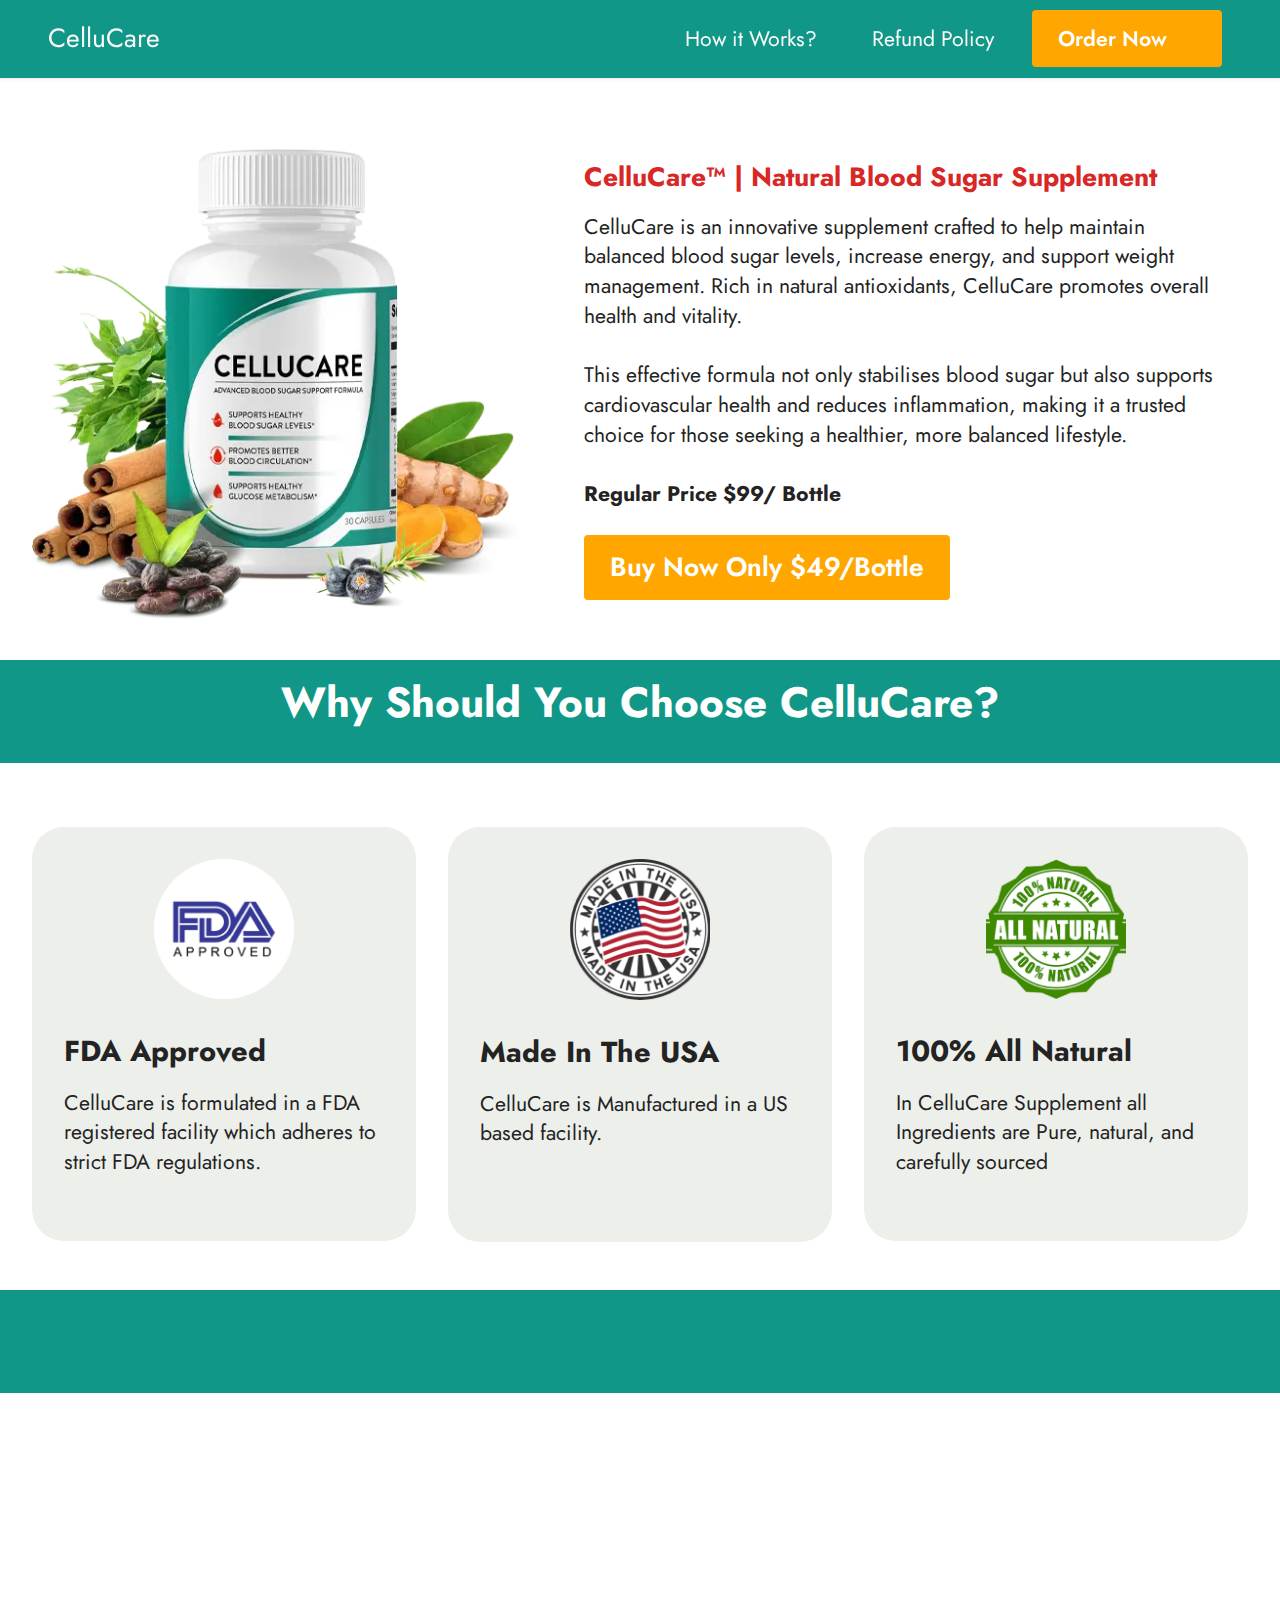
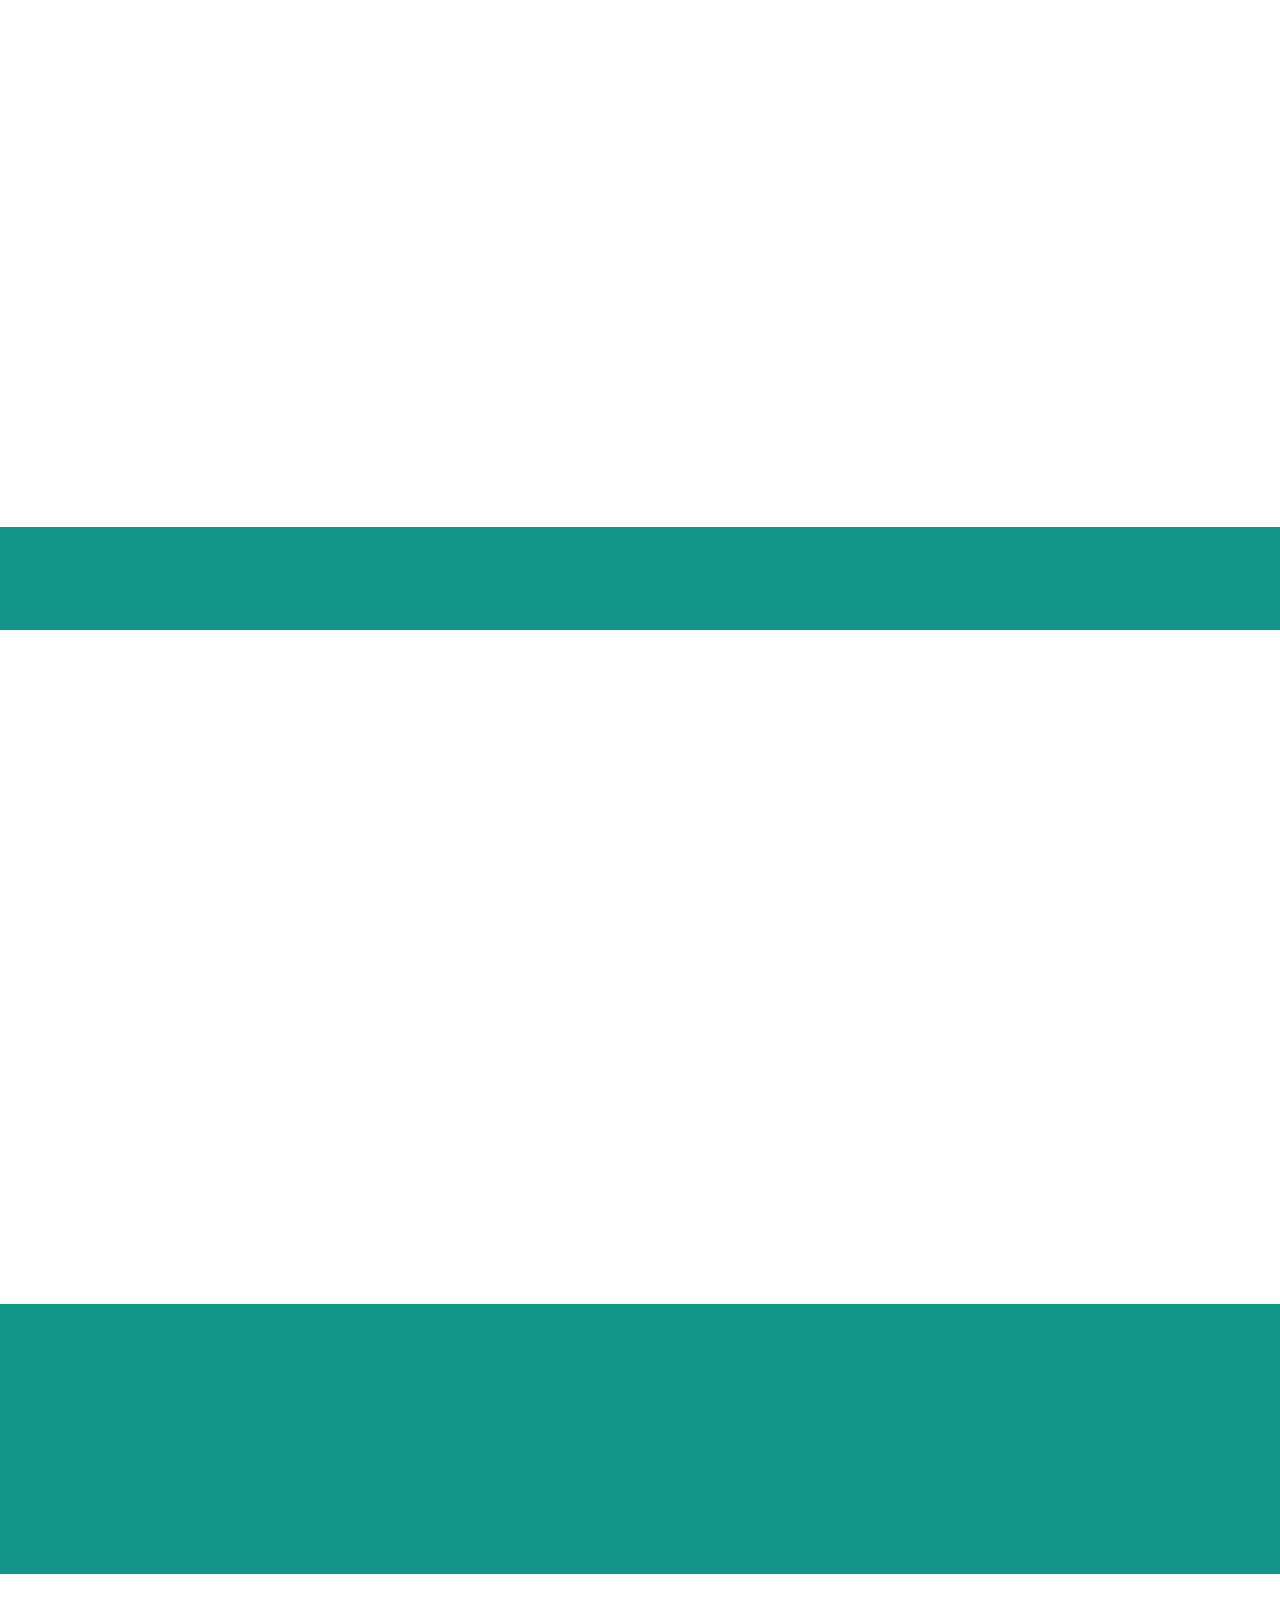
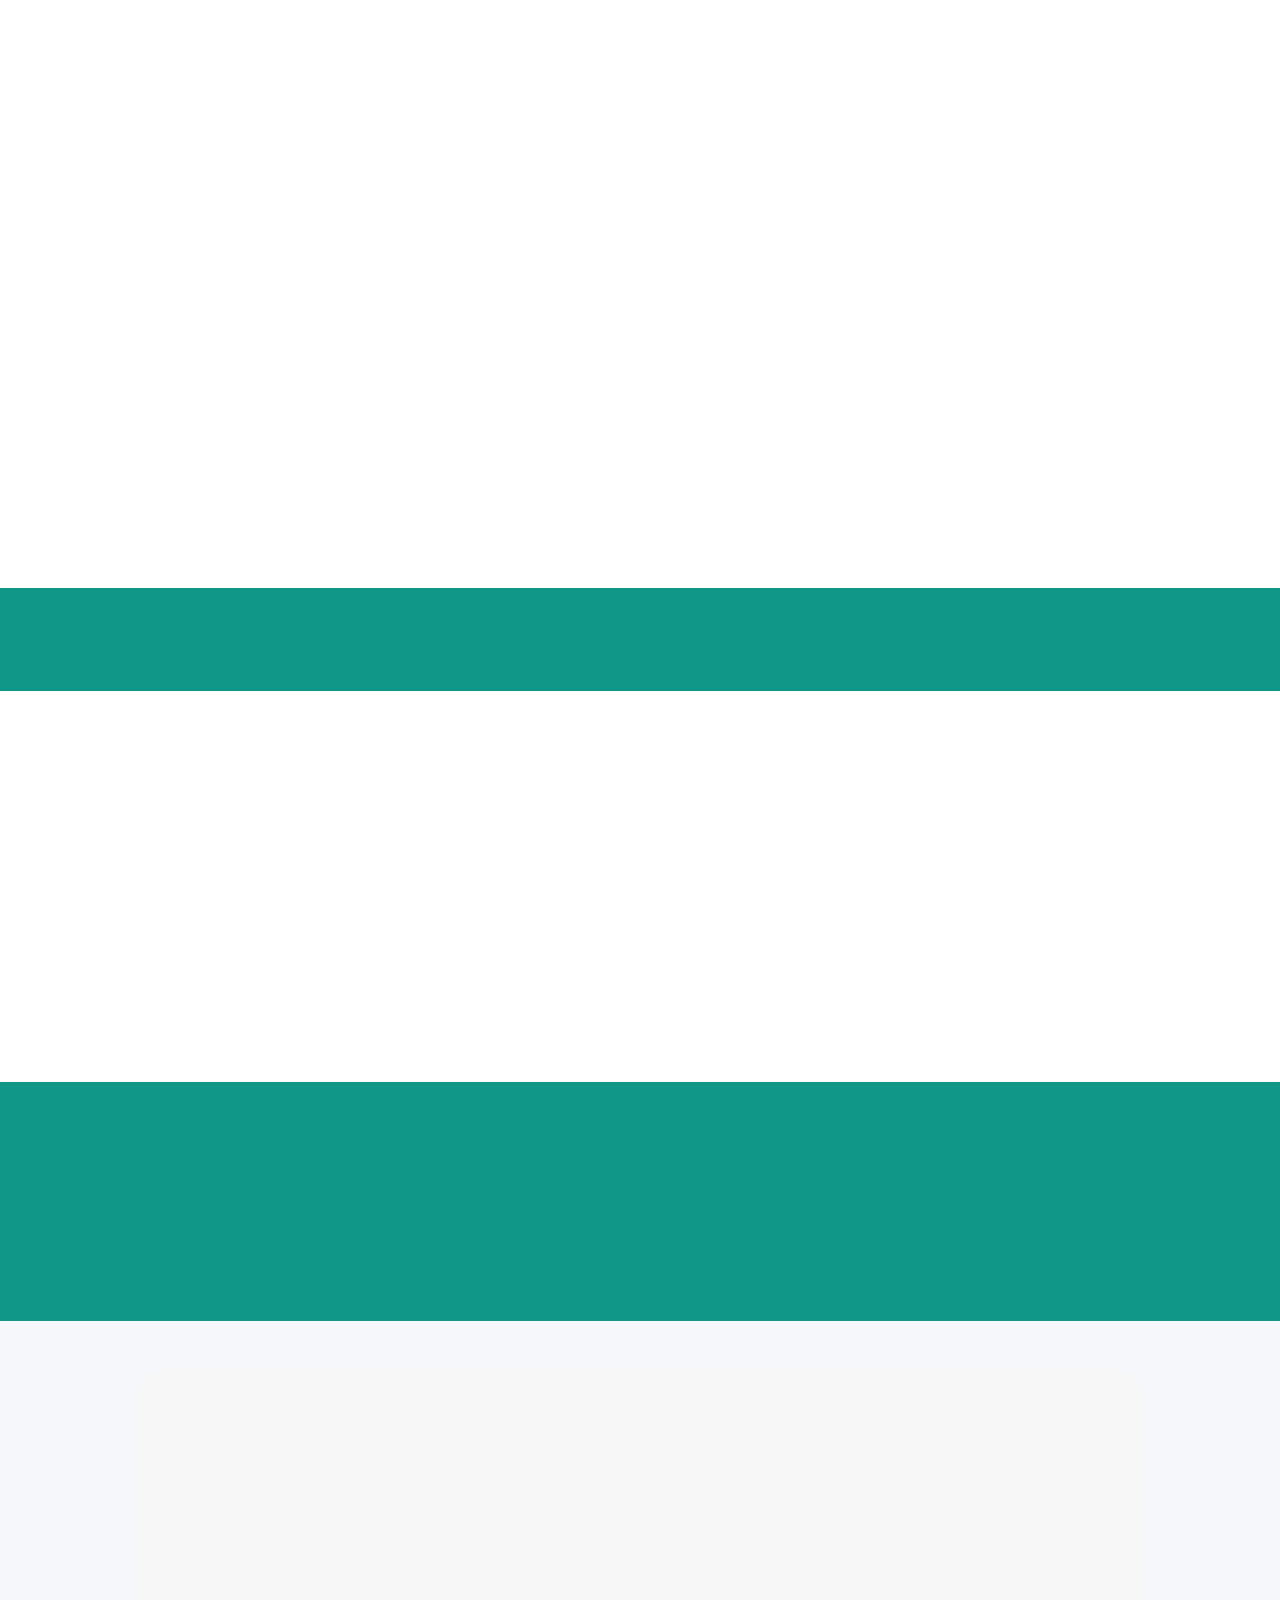
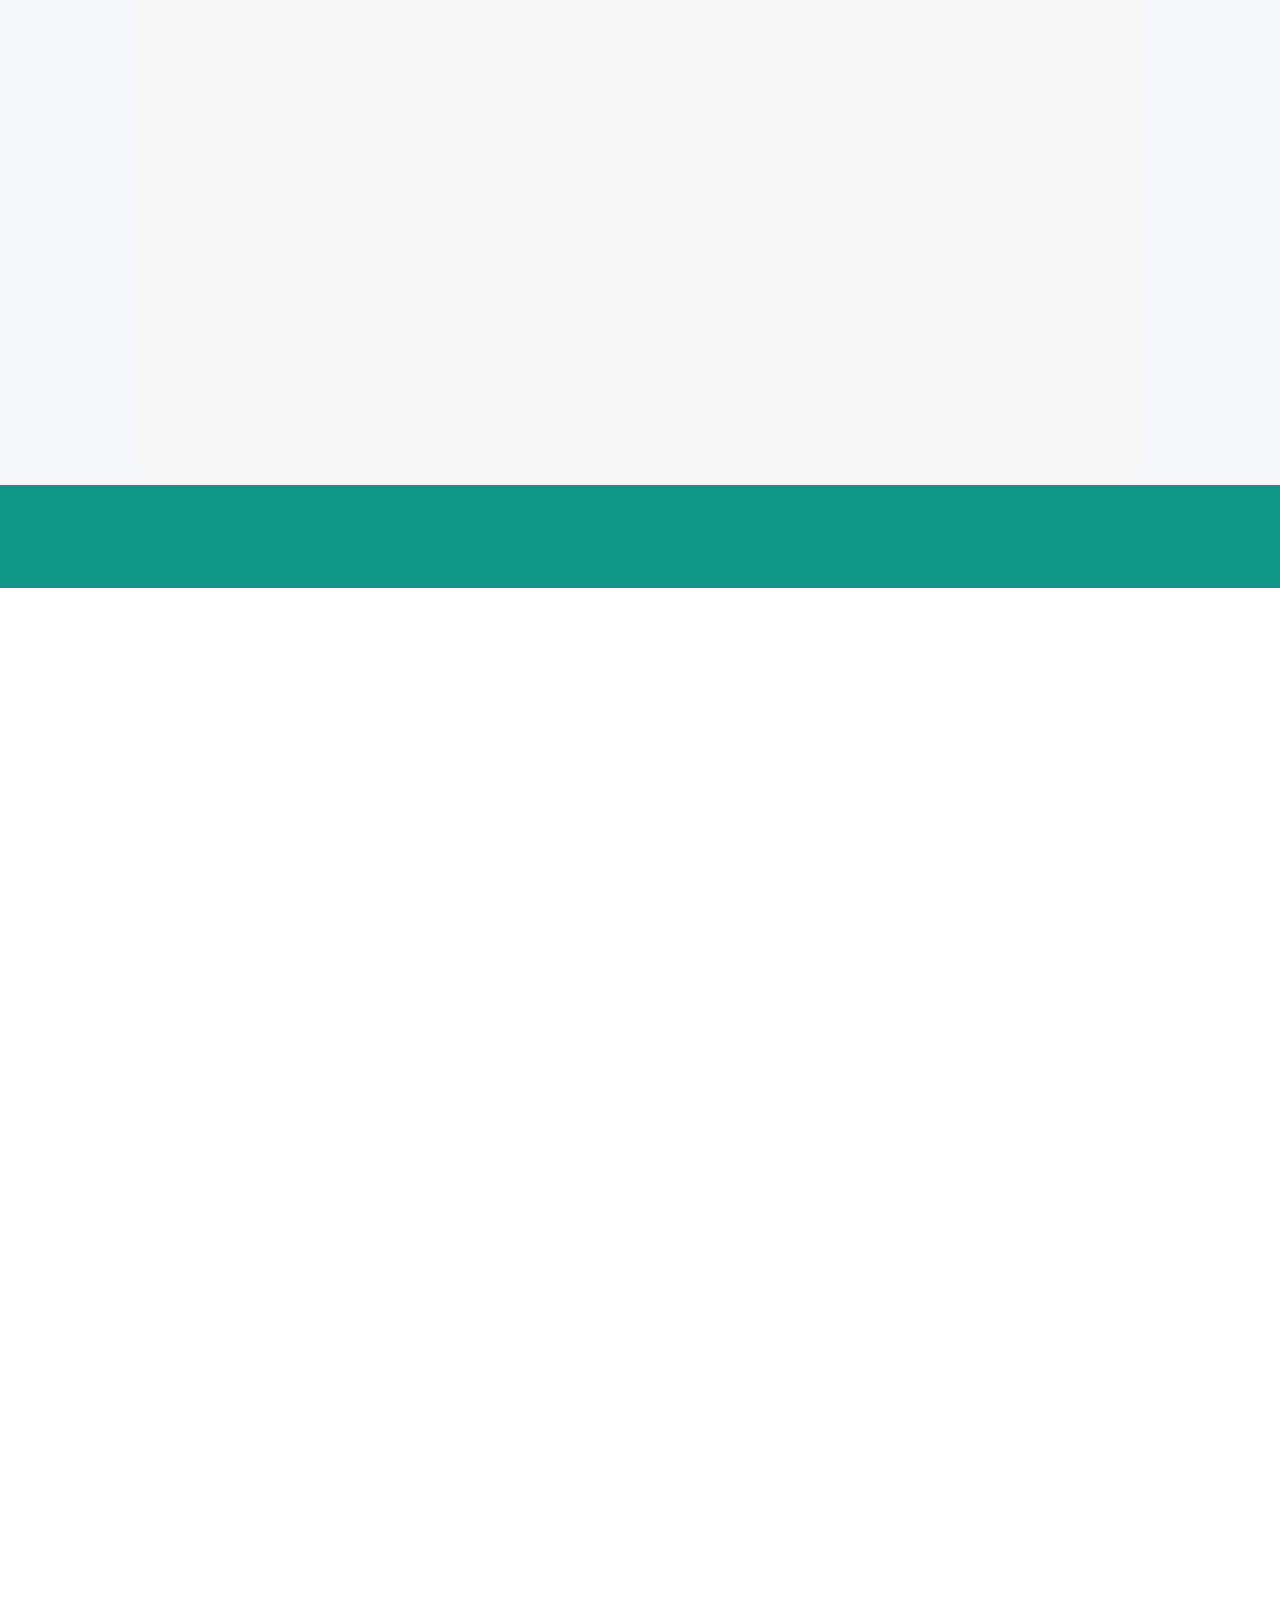
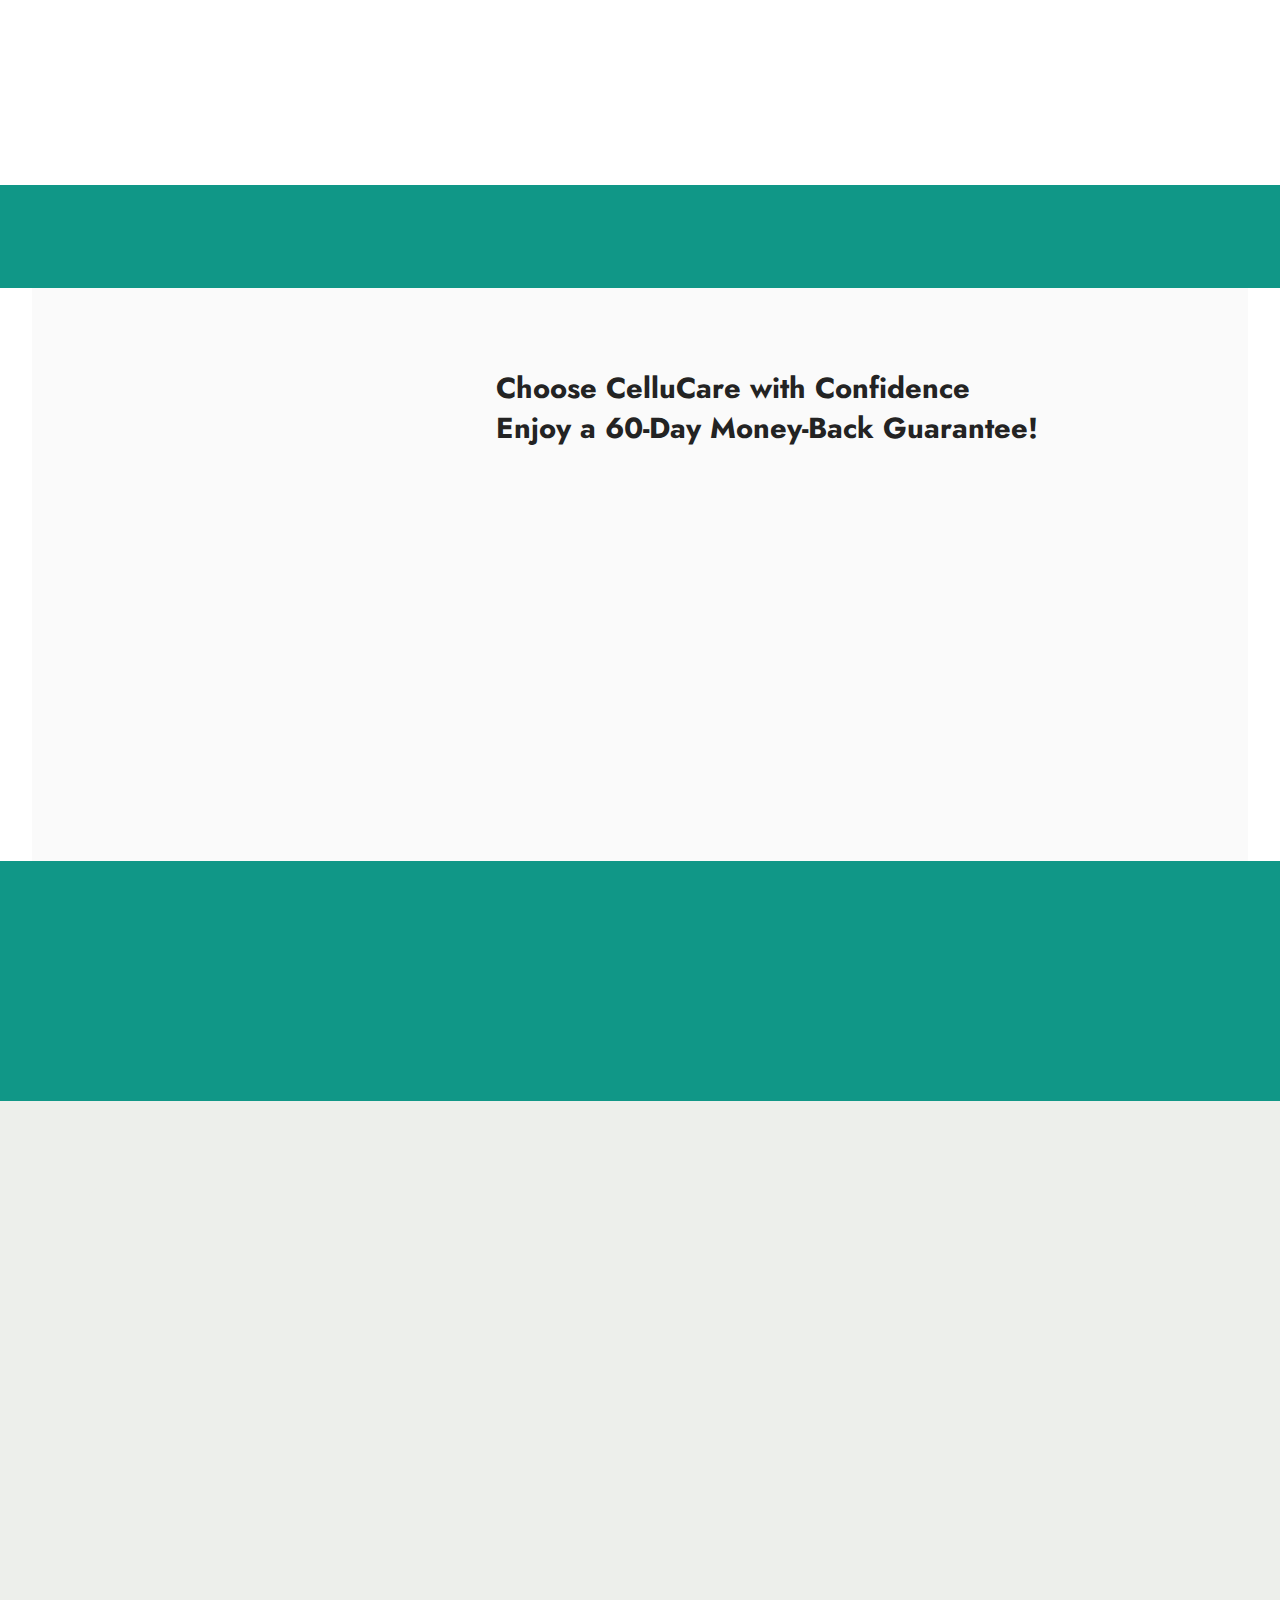
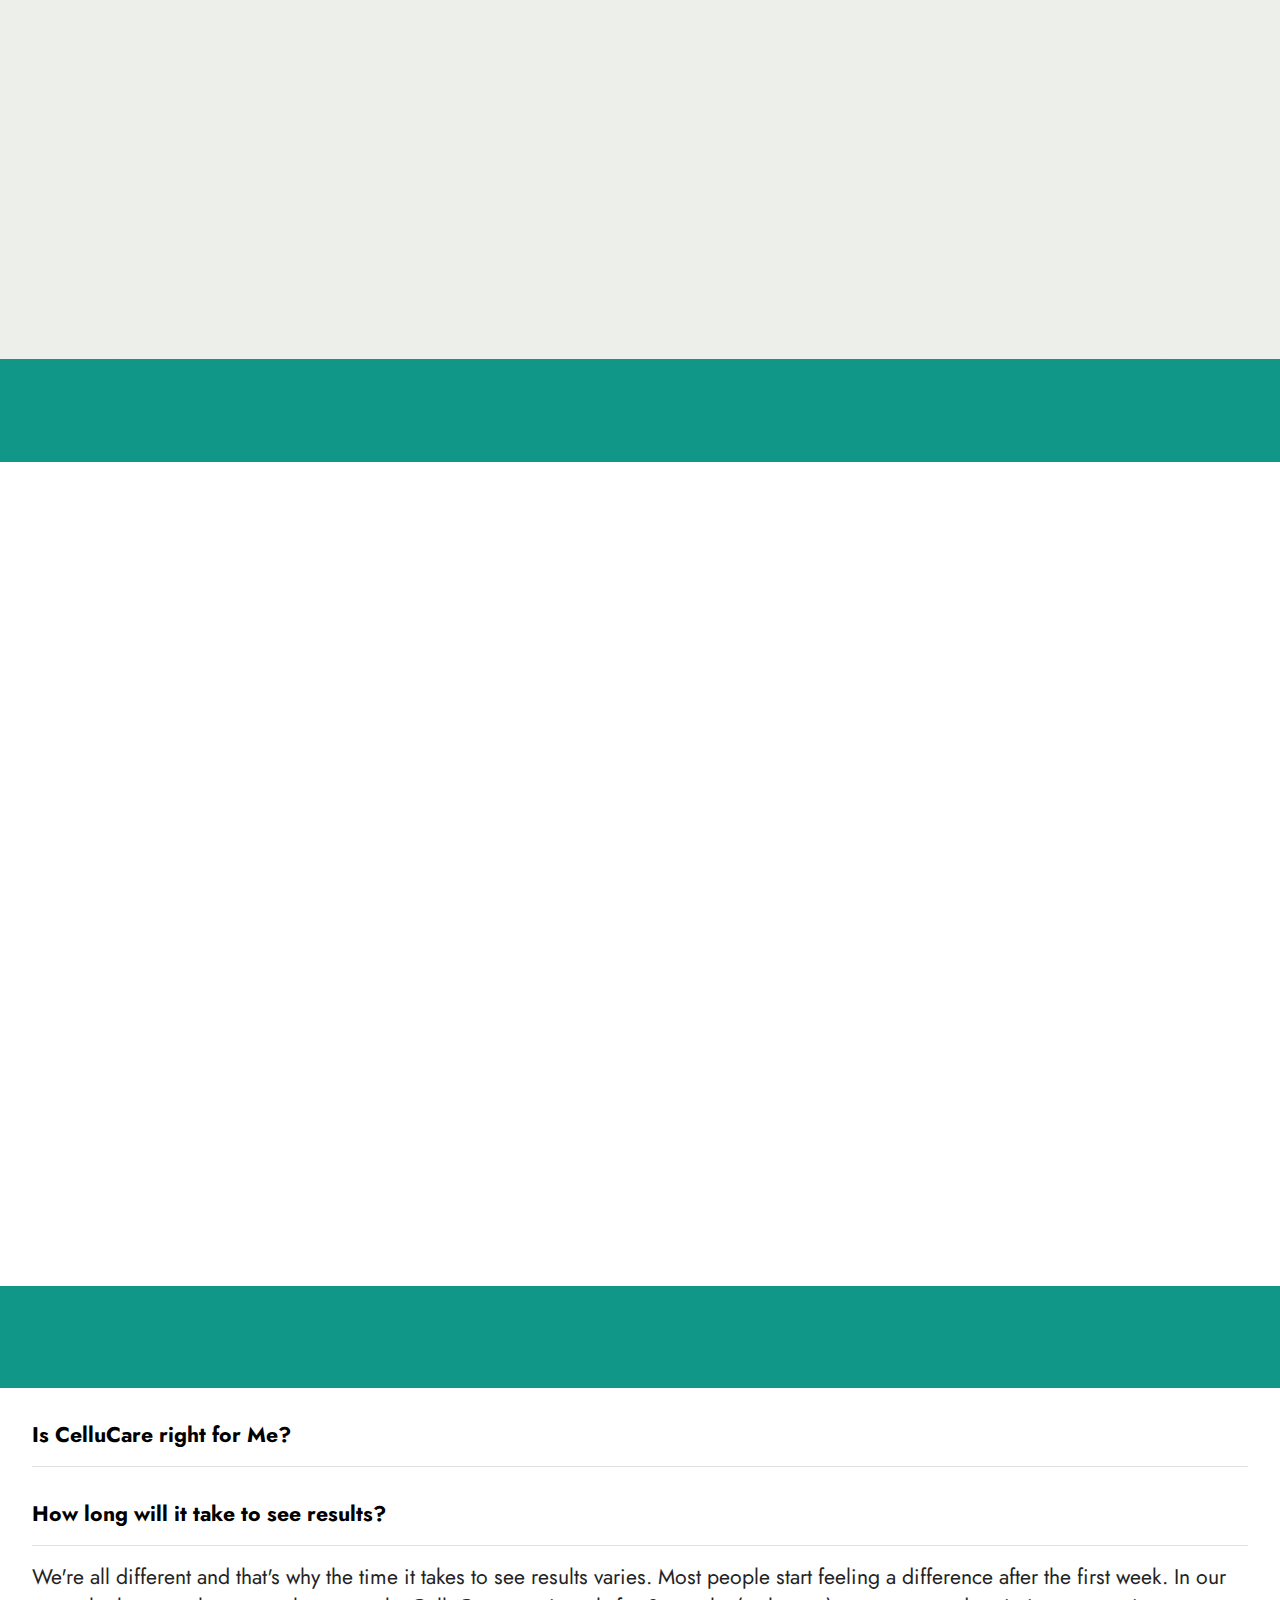
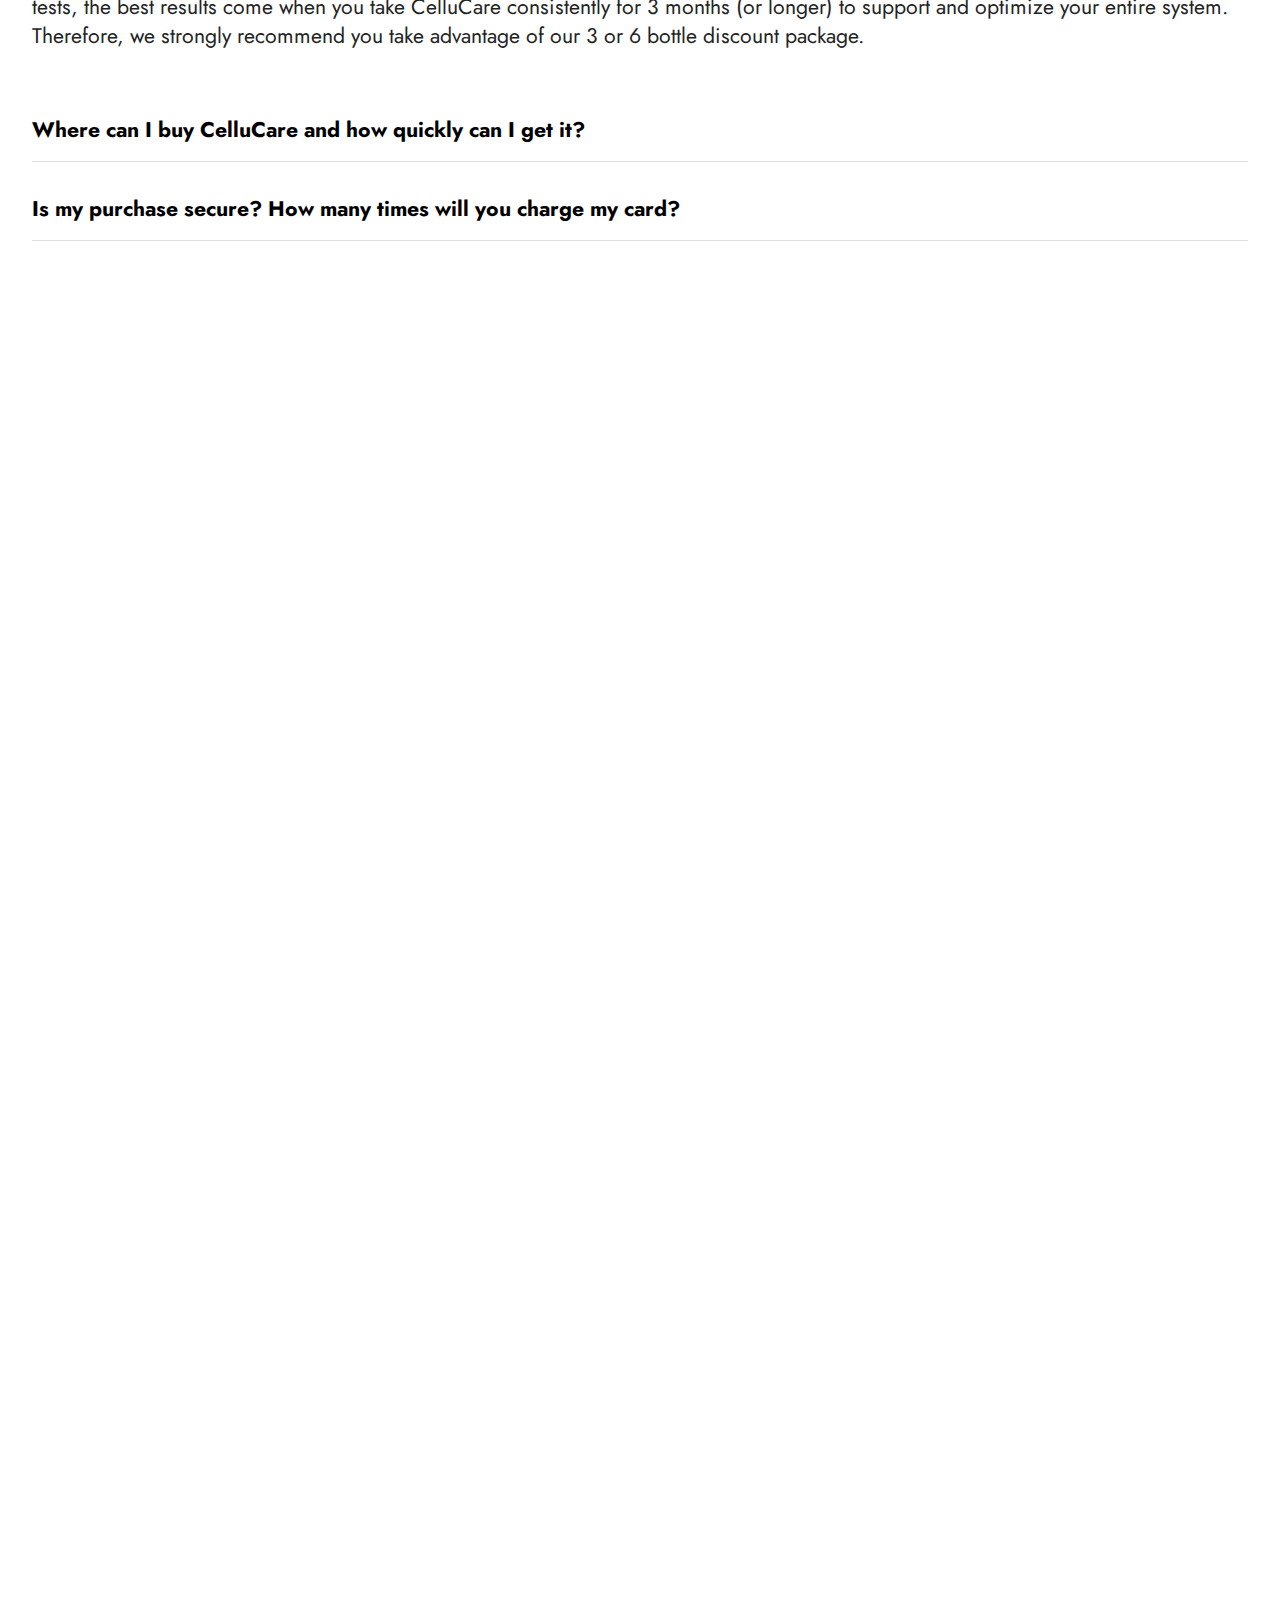
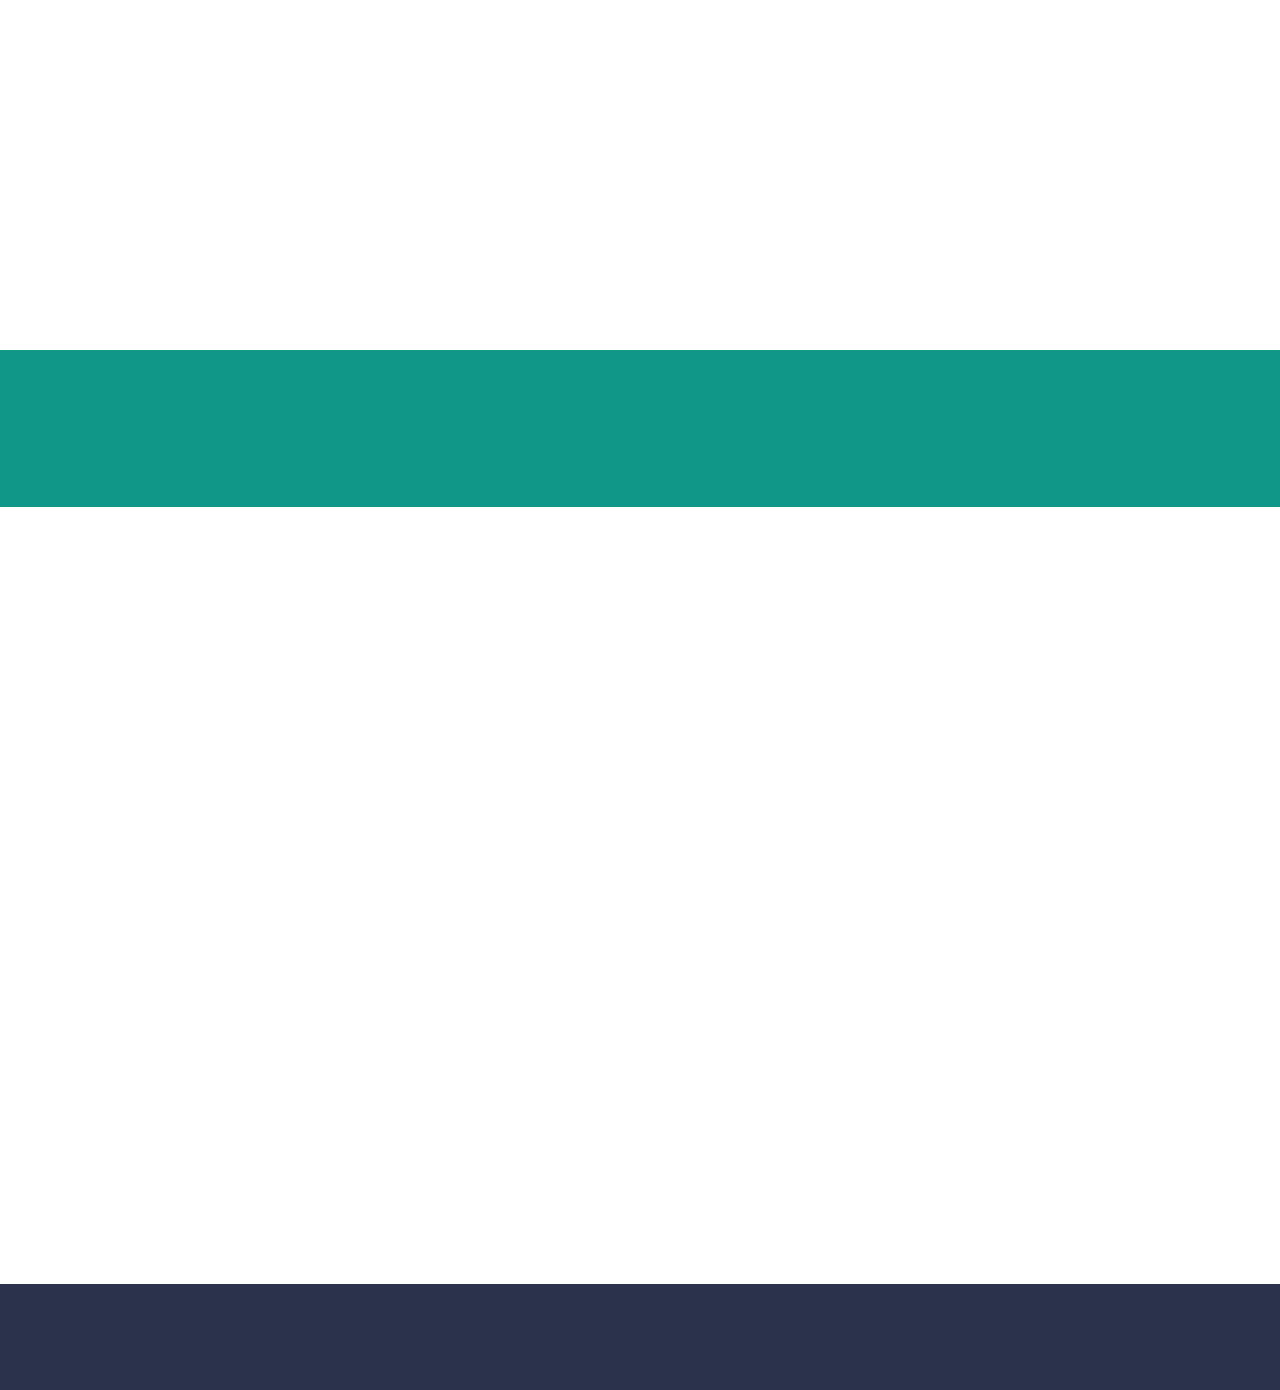
==== index.html @ e3d7dd4a "Add files via upload" ====
<!DOCTYPE html>
<html>
 <head>
  <!-- Site made with Mobirise Website Builder v5.9.11, https://mobirise.com -->
  <meta charset="utf-8"/>
  <meta content="IE=edge" http-equiv="X-UA-Compatible"/>
  <meta content="Mobirise v5.9.11, mobirise.com" name="generator"/>
  <meta content="summary_large_image" name="twitter:card">
   <meta content="assets/images/index-meta.webp" name="twitter:image:src"/>
   <meta content="assets/images/cellucare.webp" property="og:image"/>
   <meta name="keywords" content="cellucare, cellucare official site, cellucare supplement, cellucare order, cellucare price, cellucare official website, cellucare buy, cellucare discount" />
<meta http-equiv="content-language" content="en-US">
<link rel="canonical" href="https://rohtash101.github.io/cellucare-live/" />
<meta name="robots" content="follow, index, max-snippet:-1, max-video-preview:-1, max-image-preview:large"/>
<meta property="og:type" content="website" />
<meta property="og:title" content="CelluCare® Official Store | 100% Natural Blood Sugar Support – Save 82%" />
<meta property="og:description" content="Buy CelluCare supplement from the official store. Read hidden customer reviews, avoid scams, and get exclusive discounts on CelluCare today!" />
<meta property="og:url" content="https://rohtash101.github.io/cellucare-live/" />
<meta property="og:image" content="https://rohtash101.github.io/cellucare-live/assets/images/cellucare.webp" />
<meta property="og:site_name" content="Cellucare" />

     <title>
      CelluCare® Official Store | 100% Natural Blood Sugar Support – Save 82%
     </title>
	 
	
     <link href="assets\css\mobirise2.css" rel="stylesheet"/>
     <link href="assets\css\mobirise-icons.css" rel="stylesheet"/>
     <link href="assets\css\bootstrap.min.css" rel="stylesheet"/>
     <link href="assets\css\bootstrap-grid.min.css" rel="stylesheet"/>
     <link href="assets\css\bootstrap-reboot.min.css" rel="stylesheet"/>
     <link href="assets\css\animate.css" rel="stylesheet"/>
     <link href="assets\css\style.css" rel="stylesheet"/>
     <link href="assets\css\styles.css" rel="stylesheet"/>
     <link href="assets\css\style.css" rel="stylesheet"/>
     <link as="style" href="https://fonts.googleapis.com/css?family=Jost:100,200,300,400,500,600,700,800,900,100i,200i,300i,400i,500i,600i,700i,800i,900i&amp;display=swap" onload="this.onload=null;this.rel='stylesheet'" rel="preload"/>
     <noscript>
      <link href="assets\css\css" rel="stylesheet"/>
     </noscript>
     <link as="style" href="assets\css\mbr-additional.css" rel="preload"/>
     <link href="assets\css\mbr-additional.css" rel="stylesheet" type="text/css"/>
    </meta>
   </meta>
  </meta>
  
  <script type="application/ld+json">
{
  "@context": "https://schema.org/", 
  "@type": "Product", 
  "name": "CelluCare",
  "image": "https://rohtash101.github.io/cellucarelive/assets/images/cellucare.webp",
  "description": "Order CelluCare™ from the official website! Explore reviews, price, and sale offers on this supplement designed to maintain healthy blood sugar levels.",
  "brand": {
    "@type": "Brand",
    "name": "CelluCare"
  },
  "sku": "",
  "offers": {
    "@type": "Offer",
    "url": "https://rohtash101.github.io/cellucare-live",
    "priceCurrency": "USD",
    "price": "69",
    "priceValidUntil": "2026-12-01",
    "availability": "https://schema.org/InStock",
    "itemCondition": "https://schema.org/NewCondition"
  },
  "aggregateRating": {
    "@type": "AggregateRating",
    "ratingValue": "5",
    "bestRating": "5",
    "worstRating": "4",
    "ratingCount": "15650"
  }
}
{
  "@context": "https://schema.org",
  "@type": "Organization",
  "name": "CelluCare",
  "alternateName": "CelluCare Official Website",
  "url": "https://rohtash101.github.io/cellucare-live",
  "logo": "https://rohtash101.github.io/cellucare-live/assets/images/vigosurge-500x500.png",
  "contactPoint": {
    "@type": "ContactPoint",
    "telephone": "800, 888, 877, 866",
    "contactType": "technical support",
    "contactOption": "TollFree",
    "areaServed": "US",
    "availableLanguage": "en"
  },
  "sameAs": "www.pinterest.com"
}
</script>
  
  
 </head>
 <body>
  <section class="menu menu2 cid-tLo5RlXmlD" data-bs-version="5.1" id="menu2-24" once="menu">
   <nav class="navbar navbar-dropdown navbar-fixed-top navbar-expand-lg"!important style="width:100%;">
    <div class="container-fluid">
     <div class="navbar-brand">
      <span class="navbar-caption-wrap">
       <a class="navbar-caption text-white text-primary display-7" href="https://rohtash101.github.io/cellucare-live/">
        CelluCare
       </a>
      </span>
     </div>
     <button aria-controls="navbarNavAltMarkup" aria-expanded="false" aria-label="Toggle navigation" class="navbar-toggler" data-bs-target="#navbarSupportedContent" data-bs-toggle="collapse" data-target="#navbarSupportedContent" data-toggle="collapse" type="button">
      <div class="hamburger">
       <span>
       </span>
       <span>
       </span>
       <span>
       </span>
       <span>
       </span>
      </div>
     </button>
     <div class="collapse navbar-collapse" id="navbarSupportedContent">
      <ul class="navbar-nav nav-dropdown" data-app-modern-menu="true">
       <li class="nav-item">
        <a class="nav-link link text-white text-primary display-4" href="https://rohtash101.github.io/cellucare-live/">
         How it Works?
        </a>
       </li>
       <li class="nav-item">
        <a class="nav-link link text-white text-primary display-4" href="https://rohtash101.github.io/cellucare-live/">
         Refund Policy
        </a>
       </li>
      </ul>
      <div class="navbar-buttons mbr-section-btn">
       <a class="btn btn-danger display-4" href="https://cctvprod.com/lcl2?iclid={gclid}">
        <span class="mobi-mbri mobi-mbri-shopping-cart mbr-iconfont mbr-iconfont-btn">
        </span>
        Order Now
       </a>
      </div>
     </div>
    </div>
   </nav>
  </section>
  <section class="content4 cid-tLclvjp4zp" data-bs-version="5.1" id="content4-3">
   <div class="container-fluid">
    <div class="row justify-content-center">
     <div class="title col-md-12 col-lg-12">
     </div>
    </div>
   </div>
  </section>
  <section class="header11 cid-tPf621qGh4" data-bs-version="5.1" id="header11-29">
   <div class="container">
    <div class="row justify-content-center">
     <div class="col-12 col-md-5 image-wrapper">
      <a href="https://rohtash101.github.io/cellucare-live/">
       <img alt="CelluCare official" class="w-100" src="assets\images\cellucare.webp"/>
      </a>
     </div>
     <div class="col-12 col-md">
      <div class="text-wrapper text-center">
       <h1 class="mbr-section-title mbr-fonts-style mb-3 display-7">
        <strong>
         CelluCare™ | Natural Blood Sugar Supplement
        </strong>
       </h1>
       <p class="mbr-text mbr-fonts-style display-4">
        CelluCare is an innovative supplement crafted to help maintain balanced blood sugar levels, increase energy, and support weight management. Rich in natural antioxidants, CelluCare promotes overall health and vitality.
        <br/>
        <br/>
        This effective formula not only stabilises blood sugar but also supports cardiovascular health and reduces inflammation, making it a trusted choice for those seeking a healthier, more balanced lifestyle.
        <br/>
        <br/>
        <strong>
         Regular Price $99/ Bottle
        </strong>
        <br/>
       </p>
       <div class="mbr-section-btn mt-3">
        <a class="btn btn-danger display-7" href="https://cctvprod.com/lcl2?iclid={gclid}">
         Buy Now Only $49/Bottle
        </a>
       </div>
      </div>
     </div>
    </div>
   </div>
  </section>
  <section class="content4 cid-tLcvjnZQTe" data-bs-version="5.1" id="content4-5">
   <div class="container-fluid">
    <div class="row justify-content-center">
     <div class="title col-md-12 col-lg-10">
      <h3 class="mbr-section-title mbr-fonts-style align-center mb-4 display-2">
       <strong>
        Why Should You Choose CelluCare?
       </strong>
      </h3>
     </div>
    </div>
   </div>
  </section>
  <section class="clients2 cid-tLnBBcIpKL" data-bs-version="5.1" id="clients2-1j">
   <div class="container">
    <div class="row justify-content-center">
     <div class="item features-without-image mb-5 col-12 col-md-4 active">
      <div class="item-wrapper">
       <div class="img-wrapper">
        <img alt="CelluCare supplement   " data-bs-slide-to="4" data-slide-to="4" src="assets\images\fda-144x144.png"/>
       </div>
       <div class="card-box align-center">
        <h5 class="card-title mbr-fonts-style mb-3 display-5">
         <strong>
          FDA Approved
         </strong>
        </h5>
        <p class="mbr-text mbr-fonts-style mb-4 display-4">
         CelluCare is formulated in a FDA registered facility which adheres to strict FDA regulations.
        </p>
       </div>
      </div>
     </div>
     <div class="item features-without-image mb-5 col-12 col-md-4">
      <div class="item-wrapper">
       <div class="img-wrapper">
        <img alt="CelluCare purchase " data-bs-slide-to="0" data-slide-to="0" src="assets\images\made-in-usa-144x144.png"/>
       </div>
       <div class="card-box align-center">
        <h5 class="card-title mbr-fonts-style mb-3 display-5">
         <strong>
          Made In The USA
         </strong>
        </h5>
        <p class="mbr-text mbr-fonts-style mb-4 display-4">
         CelluCare is Manufactured in a US based facility.
         <br/>
         <br/>
        </p>
       </div>
      </div>
     </div>
     <div class="item features-without-image mb-5 col-12 col-md-4">
      <div class="item-wrapper">
       <div class="img-wrapper">
        <img alt="CelluCare - All Natural" data-bs-slide-to="2" data-slide-to="2" src="assets\images\all-natural-144x144.png"/>
       </div>
       <div class="card-box align-center">
        <h5 class="card-title mbr-fonts-style mb-3 display-5">
         <strong>
          100% All Natural
         </strong>
        </h5>
        <p class="mbr-text mbr-fonts-style mb-4 display-4">
         In CelluCare Supplement all Ingredients are Pure, natural, and carefully sourced
        </p>
       </div>
      </div>
     </div>
    </div>
   </div>
  </section>
  <section class="content4 cid-tLis3O2Dsq" data-bs-version="5.1" id="content4-14">
   <div class="container-fluid">
    <div class="row justify-content-center">
     <div class="title col-md-12 col-lg-10">
      <h3 class="mbr-section-title mbr-fonts-style align-center mb-4 display-2">
       <strong>
        Real CelluCare Reviews
       </strong>
      </h3>
     </div>
    </div>
   </div>
  </section>
  <section class="clients2 cid-tLnyb6BCYq" data-bs-version="5.1" id="clients2-1i">
   <div class="container-fluid">
    <div class="row justify-content-center">
     <div class="item features-without-image mb-5 col-12 col-md-4 active">
      <div class="item-wrapper">
       <div class="img-wrapper">
        <img alt="CelluCare review" src="assets\images\testimonial-face3-280x280.png"/>
       </div>
       <div class="card-box align-center">
        <h5 class="card-title mbr-fonts-style mb-3 display-7">
         <strong>
          Lisa M. - Arizona, USA
         </strong>
        </h5>
        <p class="mbr-text mbr-fonts-style mb-4 display-4">
         "CelluCare has been a game-changer for me. It stabilized my blood sugar levels, boosted my energy, and I've lost weight effortlessly. Highly recommend for anyone managing their health!"
         <br/>
        </p>
        <div class="mbr-section-btn mt-3">
         <a class="btn btn-info-outline display-4" href="https://cctvprod.com/lcl2?iclid={gclid}">
          Ariana G. - New York, USA
         </a>
        </div>
       </div>
      </div>
     </div>
     <div class="item features-without-image mb-5 col-12 col-md-4">
      <div class="item-wrapper">
       <div class="img-wrapper">
        <img alt="CelluCare Review" data-bs-slide-to="1" data-slide-to="1" src="assets\images\zach-m-1-250x250.jpg"/>
       </div>
       <div class="card-box align-center">
        <h5 class="card-title mbr-fonts-style mb-3 display-7">
         <strong>
          <em>
           Robert T.. - Texas, USA
          </em>
         </strong>
        </h5>
        <p class="mbr-text mbr-fonts-style mb-4 display-4">
         "Using CelluCare, I've experienced improved energy levels and better blood sugar control. It's helped me manage my weight effectively and feel healthier overall. I'm thrilled with the results!"
         <br/>
        </p>
        <div class="mbr-section-btn mt-3">
         <a class="btn btn-info-outline display-4" href="https://cctvprod.com/lcl2?iclid={gclid}">
          John L. - California, USA
         </a>
        </div>
       </div>
      </div>
     </div>
     <div class="item features-without-image mb-5 col-12 col-md-4">
      <div class="item-wrapper">
       <div class="img-wrapper">
        <img alt="CelluCare" data-bs-slide-to="2" data-slide-to="2" src="assets\images\testimonial-face1-280x280.png"/>
       </div>
       <div class="card-box align-center">
        <h5 class="card-title mbr-fonts-style mb-3 display-7">
         <strong>
          <em>
           Sarah K. - Oregon, USA
          </em>
         </strong>
        </h5>
        <p class="mbr-text mbr-fonts-style mb-4 display-4">
         "I feel more energized and focused since starting CelluCare. My blood sugar levels are steady, and I've noticed a decrease in cravings. It's made a noticeable difference in my daily life."
         <br/>
        </p>
        <div class="mbr-section-btn mt-3">
         <a class="btn btn-info-outline display-4" href="https://cctvprod.com/lcl2?iclid={gclid}">
          Marilyn K. - Montgomery, AL
         </a>
        </div>
       </div>
      </div>
     </div>
    </div>
   </div>
  </section>
  <section class="content4 cid-tLcytCP5Mp" data-bs-version="5.1" id="content4-7">
   <div class="container-fluid">
    <div class="row justify-content-center">
     <div class="title col-md-12 col-lg-10">
      <h3 class="mbr-section-title mbr-fonts-style align-center mb-4 display-2">
       <strong>
        What Is CelluCare?
       </strong>
      </h3>
     </div>
    </div>
   </div>
  </section>
  <section class="image1 cid-tLcyX7bSsD" data-bs-version="5.1" id="image1-8">
   <div class="container">
    <div class="row align-items-center">
     <div class="col-12 col-lg-4">
      <div class="image-wrapper">
       <img alt="CelluCare sale" src="assets\images\cellucare-single-bottle-484x516.webp"/>
      </div>
     </div>
     <div class="col-12 col-lg">
      <div class="text-wrapper">
       <p class="mbr-text mbr-fonts-style display-4">
        CelluCare is an advanced formula designed to support blood sugar management, unlocking the secret to a healthier life by enhancing the body’s natural defences.
        <br/>
        <br/>
        Each capsule boosts energy, vitality, and combats fatigue. It improves insulin sensitivity, reduces bodily inflammation, and aids digestion. CelluCare promotes blood flow, supports healthy glucose metabolism, and accelerates fat-burning.
        <br/>
        <br/>
        This natural supplement is rich in antioxidants that protect cellular function and combat oxidative stress, making it beneficial for managing pre-diabetes and diabetes. It supports weight loss, vascular health, and the efficient delivery of nutrients and oxygen to organs.
        <br/>
        <br/>
        CelluCare’s adaptogenic ingredients aid the body in managing stress and anxiety, enhancing both physical and mental resilience, endurance, and stamina. The formula supports metabolic health, cardiovascular function, and overall well-being.
        <br/>
        <br/>
        Using all-natural, science-backed ingredients, CelluCare is manufactured in an FDA-approved and GMP-certified facility, ensuring high quality. This trusted product has helped many achieve their health goals.
        <br/>
       </p>
      </div>
     </div>
    </div>
   </div>
  </section>
  <section class="header14 cid-uskZNIojif" data-bs-version="5.1" id="header14-2m">
   <div class="container">
    <div class="row justify-content-center">
     <div class="card col-12 col-md-12 col-lg-12">
      <div class="card-wrapper">
       <div class="card-box align-center">
        <h1 class="card-title mbr-fonts-style mb-4 display-2">
         <strong>
          Order 6 Bottles or 3 Bottles
         </strong>
         <br/>
         <div>
          <strong>
           And Get 2 Free Bonuses!
          </strong>
         </div>
        </h1>
       </div>
      </div>
     </div>
    </div>
   </div>
  </section>
  <section class="article9 cid-uskZs7bZBM" data-bs-version="5.1" id="article09-2l">
   <div class="container-fluid">
    <div class="row justify-content-center">
     <div class="card col-md-12 col-lg-9">
      <div class="card-wrapper">
       <div class="card-content-text">
        <div class="row card-box align-left">
         <div class="item features-without-image col-12">
          <div class="item-wrapper">
          </div>
         </div>
         <div class="item features-without-image col-12">
          <div class="item-wrapper">
          </div>
         </div>
         <div class="item features-without-image col-12">
          <div class="item-wrapper">
          </div>
         </div>
        </div>
       </div>
       <div class="image-wrapper d-flex justify-content-center mt-3">
        <img alt="CelluCare price" src="assets\images\screenshot-2024-10-27-172618-1641x795.png"/>
       </div>
      </div>
     </div>
    </div>
   </div>
  </section>
  <section class="content4 cid-tLcAsozquJ" data-bs-version="5.1" id="content4-9">
   <div class="container-fluid">
    <div class="row justify-content-center">
     <div class="title col-md-12 col-lg-10">
      <h3 class="mbr-section-title mbr-fonts-style align-center mb-4 display-2">
       <strong>
        How Does CelluCare work?
       </strong>
      </h3>
     </div>
    </div>
   </div>
  </section>
  <section class="content4 cid-tLcBqcS2S9" data-bs-version="5.1" id="content4-a">
   <div class="container-fluid">
    <div class="row justify-content-center">
     <div class="title col-md-12 col-lg-12">
      <h4 class="mbr-section-subtitle align-center mbr-fonts-style mb-4 display-4">
       <div>
        This remarkable supplement enhances your body’s natural ability to regulate blood sugar levels with a specially crafted blend of natural antioxidants.
       </div>
       <div>
        <br/>
       </div>
       <div>
        By stimulating the body’s internal feedback loop, CELLUCARE plays a vital role in maintaining balanced blood sugar and activating your body's natural healing processes. Imagine waking up each day with steady energy and reduced fatigue—sounds fantastic, doesn’t it?
       </div>
       <div>
        <br/>
       </div>
       <div>
        CELLUCARE makes this possible by boosting blood flow and circulation, supporting overall vitality. Say goodbye to sudden blood sugar spikes and drops that lead to those dreaded energy crashes.
       </div>
       <div>
        <br/>
       </div>
       <div>
        With CELLUCARE, you’ll enjoy a balanced, steady state, allowing you to live life to the fullest. Bid farewell to fatigue and embrace a vibrant, energised you!
       </div>
      </h4>
     </div>
    </div>
   </div>
  </section>
  <section class="content4 cid-tLcCYwyiC8" data-bs-version="5.1" id="content4-b">
   <div class="container-fluid">
    <div class="row justify-content-center">
     <div class="title col-md-12 col-lg-12">
      <h3 class="mbr-section-title mbr-fonts-style align-center mb-4 display-2">
       <strong>
        Limited Time Special Pricing - Act Now!
       </strong>
      </h3>
      <h4 class="mbr-section-subtitle align-center mbr-fonts-style mb-4 display-5">
       Secure Your Reserved CelluCare While Stocks Last
      </h4>
     </div>
    </div>
   </div>
  </section>
  <section class="article8 cid-us5RLE7yue" data-bs-version="5.1" id="article08-2j">
   <div class="container-fluid">
    <div class="row justify-content-center">
     <div class="card col-md-12 col-lg-10">
      <div class="card-wrapper">
       <div class="image-wrapper d-flex justify-content-center mb-4">
        <a href="https://cctvprod.com/lcl2?iclid={gclid}">
         <img alt="CelluCare official website" src="assets\images\screenshot-2024-10-27-173441-1318x790.png"/>
        </a>
       </div>
       <div class="card-content-text">
        <div class="row card-box align-left">
         <div class="item features-without-image col-12">
          <div class="item-wrapper">
          </div>
         </div>
         <div class="item features-without-image col-12">
          <div class="item-wrapper">
          </div>
         </div>
         <div class="item features-without-image col-12">
          <div class="item-wrapper">
          </div>
         </div>
        </div>
       </div>
      </div>
     </div>
    </div>
   </div>
  </section>
  <section class="content4 cid-tLif188Ub6" data-bs-version="5.1" id="content4-p">
   <div class="container-fluid">
    <div class="row justify-content-center">
     <div class="title col-md-12 col-lg-10">
      <h3 class="mbr-section-title mbr-fonts-style align-center mb-4 display-2">
       <strong>
        CelluCare Ingredients
       </strong>
      </h3>
     </div>
    </div>
   </div>
  </section>
  <section class="content8 cid-tLifnd7iWJ" data-bs-version="5.1" id="content8-q">
   <div class="container-fluid">
    <div class="row justify-content-center">
     <div class="counter-container col-md-12 col-lg-11">
      <div class="mbr-text mbr-fonts-style display-4">
       <p>
        <strong>
         <a href="https://en.wikipedia.org/wiki/Turmeric" 
       target="_blank" 
       style="color:black; text-decoration: underline;">
       <b>1.Turmeric Rhizome (Curcuma longa):</b>
    </a> 
        </strong>
       </p>
       <p>
        Turmeric contains curcumin, a powerful compound with anti-inflammatory and antioxidant properties. It helps reduce oxidative stress and inflammation, common in individuals with elevated blood sugar levels. Curcumin also enhances insulin sensitivity and supports a healthy metabolic rate.
       </p>
       <p>
        <br/>
       </p>
       <p>
        <strong>
         <a href="https://www.webmd.com/vitamins/ai/ingredientmono-812/cocoa" 
       target="_blank" 
       style="color:black; text-decoration: underline;">
       <b>2.Cocoa Bean Extract (Theobroma cacao):</b>
    </a> 
        </strong>
       </p>
       <p>
        Rich in flavonoids, cocoa bean extract improves insulin sensitivity and reduces inflammation. It promotes blood flow, supports cardiovascular health, and aids in managing blood sugar levels. Cocoa also has mood-enhancing properties that can help minimise stress-related blood sugar spikes.
       </p>
       <p>
        <br/>
       </p>
       <p>
        <strong>
        <a href="https://www.webmd.com/vitamins/ai/ingredientmono-985/eleuthero" 
       target="_blank" 
       style="color:black; text-decoration: underline;">
       <b> 3.Eleuthero:</b>
    </a> 
        </strong>
       </p>
       <p>
        Known for its adaptogenic qualities, eleuthero helps the body manage stress. It supports adrenal function, boosting energy and stamina. This extract contributes to stable blood sugar levels and overall vitality by lowering stress and promoting adrenal health.
       </p>
       <p>
        <br/>
       </p>
       <p>
        <strong>
        <a href="https://www.webmd.com/vitamins/ai/ingredientmono-841/gymnema" 
       target="_blank" 
       style="color:black; text-decoration: underline;">
       <b> 4.Gymnema (Gymnema Sylvestre):</b>
    </a> 
        </strong>
       </p>
       <p>
        Gymnema, known as the “sugar destroyer,” reduces sugar absorption in the intestines and curbs sugar cravings. It enhances insulin function, aiding in blood glucose management and reducing the risk of type 2 diabetes.
       </p>
       <p>
        <br/>
       </p>
       <p>
        <strong>
         <a href="https://www.healthline.com/nutrition/juniper-berries" 
       target="_blank" 
       style="color:black; text-decoration: underline;">
       <b>5.Juniper Berry:</b>
    </a> 
        </strong>
       </p>
       <p>
        Juniper berry is high in antioxidants and anti-inflammatory compounds that protect against oxidative stress and inflammation. It supports kidney function and promotes insulin secretion and sensitivity, helping regulate blood sugar levels.
       </p>
       <p>
        <br/>
       </p>
       <p>
        <strong>
         <a href="https://www.healthline.com/nutrition/pine-bark-extract" 
       target="_blank" 
       style="color:black; text-decoration: underline;">
       <b>6.Pine Bark Extract:</b>
    </a> 
        </strong>
       </p>
       <p>
        Containing proanthocyanidins with potent antioxidant effects, pine bark extract supports blood flow and cardiovascular health. It improves insulin sensitivity, reduces oxidative stress, and aids in managing blood sugar levels.
       </p>
       <p>
        <br/>
       </p>
       <p>
        <strong>
         <a href="https://www.webmd.com/vitamins/ai/ingredientmono-1089/banaba" 
       target="_blank" 
       style="color:black; text-decoration: underline;">
       <b>7.Banaba Leaf:</b>
    </a> 
        </strong>
       </p>
       <p>
        Banaba leaf, containing corosolic acid, lowers blood sugar by increasing glucose uptake into cells. It supports insulin sensitivity and helps regulate blood glucose levels, while its antioxidant properties promote overall metabolic health.
       </p>
       <p>
        <br/>
       </p>
       <p>
        <strong>
         <a href="https://www.webmd.com/vitamins/ai/ingredientmono-320/butchers-broom" 
       target="_blank" 
       style="color:black; text-decoration: underline;">
       <b>8.Butcher’s Broom:</b>
    </a> 
        </strong>
       </p>
       <p>
        Butcher’s broom improves circulation and vascular health, controlling inflammation and supporting blood vessel function. This is essential for individuals with high blood sugar, as it enhances circulation and reduces inflammation, supporting overall metabolic health.
       </p>
       <p>
        <br/>
       </p>
       <p>
        <span style="font-size: 1.4rem;">
         <strong>
         </strong>
        </span>
       </p>
       <p>
        <span style="font-size: 1.4rem;">
         <strong>
         </strong>
        </span>
       </p>
       <p>
        <span style="font-size: 1.4rem;">
         <strong>
         </strong>
        </span>
       </p>
       <p>
        <span style="font-size: 1.4rem;">
         <strong>
         </strong>
        </span>
       </p>
       <p>
        <span style="font-size: 1.4rem;">
         <strong>
         </strong>
        </span>
       </p>
       <p>
        <span style="font-size: 1.4rem;">
         <strong>
         </strong>
        </span>
       </p>
       <p>
        <span style="font-size: 1.4rem;">
         <strong>
         </strong>
        </span>
       </p>
       <div>
       </div>
       <div>
       </div>
       <div>
       </div>
       <div>
       </div>
       <div>
       </div>
       <div>
       </div>
       <div>
       </div>
       <p>
       </p>
      </div>
     </div>
    </div>
   </div>
  </section>
  <section class="content4 cid-tLin550DcI" data-bs-version="5.1" id="content4-w">
   <div class="container-fluid">
    <div class="row justify-content-center">
     <div class="title col-md-12 col-lg-10">
      <h3 class="mbr-section-title mbr-fonts-style align-center mb-4 display-2">
       <strong>
        CelluCare - Refund Policy
       </strong>
      </h3>
     </div>
    </div>
   </div>
  </section>
  <section class="features17 cid-tLinkG1RYa" data-bs-version="5.1" id="features17-x">
   <div class="container-fluid">
    <div class="content-wrapper">
     <div class="row align-items-center">
      <div class="col-12 col-lg-4">
       <div class="image-wrapper">
        <img alt="CelluCare Money back Guarantee" src="assets\images\money-back-guarantee-3-252x255.png"/>
       </div>
      </div>
      <div class="col-12 col-lg">
       <div class="text-wrapper">
        <h6 class="card-title mbr-fonts-style display-5">
         <strong>
          Choose CelluCare with Confidence
         </strong>
         <div>
          <strong>
           Enjoy a 60-Day Money-Back Guarantee!
          </strong>
         </div>
        </h6>
        <p class="mbr-text mbr-fonts-style mb-4 display-4">
         CELLUCARE offers a 100% money-back guarantee for 60 days from your original purchase date. If you’re not fully satisfied with our product or your results within the first 60 days, simply contact us via our toll-free number or send us an email, and we’ll happily provide a full refund within 48 hours of receiving the returned product. That’s right—return the product, even empty bottles, within 60 days of purchase, and you’ll receive a full refund with no questions asked (excluding shipping and handling fees).
         <br/>
        </p>
        <div class="mbr-section-btn mt-3">
         <a class="btn btn-danger display-7" href="https://cctvprod.com/lcl2?iclid={gclid}">
          <span class="mobi-mbri mobi-mbri-cart-add mbr-iconfont mbr-iconfont-btn">
          </span>
          Buy Now and Get Upto 50% Off
         </a>
        </div>
       </div>
      </div>
     </div>
    </div>
   </div>
  </section>
  <section class="content4 cid-tLioOPcRsi" data-bs-version="5.1" id="content4-z">
   <div class="container-fluid">
    <div class="row justify-content-center">
     <div class="title col-md-12 col-lg-12">
      <h3 class="mbr-section-title mbr-fonts-style align-center mb-4 display-2">
       <strong>
        Limited Time Special Pricing - Action Now!
       </strong>
      </h3>
      <h4 class="mbr-section-subtitle align-center mbr-fonts-style mb-4 display-5">
       Secure Your Reserved CelluCare While Stocks Last
      </h4>
     </div>
    </div>
   </div>
  </section>
  <section class="article8 cid-us5StzITdX" data-bs-version="5.1" id="article08-2k">
   <div class="container">
    <div class="row justify-content-center">
     <div class="card col-md-12 col-lg-11">
      <div class="card-wrapper">
       <div class="image-wrapper d-flex justify-content-center mb-4">
        <a href="https://cctvprod.com/lcl2?iclid={gclid}">
         <img alt="CelluCare shop" src="assets\images\screenshot-2024-10-27-173441-1318x790.png"/>
        </a>
       </div>
       <div class="card-content-text">
        <div class="row card-box align-left">
         <div class="item features-without-image col-12">
          <div class="item-wrapper">
          </div>
         </div>
         <div class="item features-without-image col-12">
          <div class="item-wrapper">
          </div>
         </div>
         <div class="item features-without-image col-12">
          <div class="item-wrapper">
          </div>
         </div>
        </div>
       </div>
      </div>
     </div>
    </div>
   </div>
  </section>
  <section class="content4 cid-tWBIrUyJre" data-bs-version="5.1" id="content4-2b">
   <div class="container-fluid">
    <div class="row justify-content-center">
     <div class="title col-md-12 col-lg-10">
      <h3 class="mbr-section-title mbr-fonts-style align-center mb-4 display-2">
       <strong>
        Benefits of CelluCare
       </strong>
      </h3>
     </div>
    </div>
   </div>
  </section>
  <section class="content4 cid-tWBIypOJNn" data-bs-version="5.1" id="content4-2c">
   <div class="container-fluid">
    <div class="row justify-content-center">
     <div class="title col-md-12 col-lg-12">
      <h4 class="mbr-section-subtitle align-center mbr-fonts-style mb-4 display-4">
       <div>
       </div>
       <div>
        <strong>
         1.Supports Healthy Blood Sugar Levels
        </strong>
       </div>
       <div>
        CalluCare is crafted with ingredients specifically selected to enhance insulin sensitivity and improve glucose metabolism. For instance, Gymnema contains compounds that help reduce sugar absorption in the stomach, contributing to stable blood sugar levels. By optimizing your body’s glucose processing, CalluCare helps prevent the fluctuations that can lead to long-term health issues.
       </div>
       <div>
        <strong>
         <br/>
        </strong>
       </div>
       <div>
        <strong>
         2.Increases Energy Levels
        </strong>
       </div>
       <div>
        Many ingredients in CalluCare, such as Guarana, Maca root, Eleuthero, and African mango, are renowned for their energy-boosting properties. Guarana, often found in energy drinks, acts as a natural stimulant that combats fatigue and enhances mental alertness. With a sustained energy boost, CalluCare helps you remain active and focused throughout the day.
       </div>
       <div>
        <strong>
         <br/>
        </strong>
       </div>
       <div>
        <strong>
         3.Promotes Healthy Fat-Burning
        </strong>
       </div>
       <div>
        In addition to supporting glucose metabolism, CalluCare effectively promotes fat burning. Ingredients like Coleus forskohlii and African mango have been shown to aid in healthy fat loss, making CalluCare an excellent choice for weight management. By enhancing your body’s natural fat-burning processes, it supports your overall fitness goals.
       </div>
       <div>
        <strong>
         <br/>
        </strong>
       </div>
       <div>
        <strong>
         4.Improves Cognitive Functions
        </strong>
       </div>
       <div>
        Individuals with insulin resistance and impaired glucose metabolism often experience brain fog and cognitive challenges. CalluCare aids in regulating glucose metabolism and improving insulin sensitivity, which can help alleviate brain fog and enhance cognitive performance. By ensuring your brain receives a steady supply of glucose, CalluCare promotes better focus, memory, and mental clarity.
       </div>
       <div>
        <strong>
         <br/>
        </strong>
       </div>
       <div>
        <strong>
         5.Boosts Metabolism
        </strong>
       </div>
       <div>
        The unique combination of ingredients in CalluCare helps accelerate your metabolism, enabling your body to process nutrients more efficiently and convert them into energy. This not only supports weight management but also enhances overall physical performance and stamina. A faster metabolism allows your body to burn calories more effectively, helping you maintain a healthy weight and stay energized.
       </div>
       <div>
       </div>
       <div>
       </div>
       <div>
       </div>
       <div>
       </div>
       <div>
       </div>
       <div>
       </div>
       <div>
       </div>
       <div>
       </div>
       <div>
       </div>
       <div>
        <strong>
        </strong>
       </div>
       <div>
        <strong>
        </strong>
       </div>
       <div>
        <strong>
        </strong>
       </div>
       <div>
        <strong>
        </strong>
       </div>
       <div>
        <strong>
        </strong>
       </div>
       <div>
        <strong>
        </strong>
       </div>
       <div>
        <strong>
        </strong>
       </div>
       <div>
        <strong>
        </strong>
       </div>
       <div>
        <strong>
        </strong>
       </div>
       <div>
        <strong>
        </strong>
       </div>
       <div>
        <strong>
        </strong>
       </div>
       <div>
        <strong>
        </strong>
       </div>
       <div>
        <strong>
        </strong>
       </div>
       <div>
       </div>
       <div>
       </div>
       <div>
       </div>
       <div>
       </div>
       <div>
       </div>
       <div>
       </div>
       <div>
       </div>
       <div>
       </div>
       <div>
       </div>
       <div>
       </div>
       <div>
       </div>
       <div>
       </div>
       <div>
       </div>
       <div>
       </div>
      </h4>
     </div>
    </div>
   </div>
  </section>
  <section class="content4 cid-tLiprjt83I" data-bs-version="5.1" id="content4-10">
   <div class="container-fluid">
    <div class="row justify-content-center">
     <div class="title col-md-12 col-lg-10">
      <h3 class="mbr-section-title mbr-fonts-style align-center mb-4 display-2">
       <strong>
        Frequently Asked Questions
       </strong>
      </h3>
     </div>
    </div>
   </div>
  </section>
  <section class="content17 cid-tLipKCL9ax" data-bs-version="5.1" id="content17-11">
   <div class="container">
    <div class="row justify-content-center">
     <div class="col-12 col-md-12">
      <div id="bootstrap-toggle" class="toggle-panel accordionStyles tab-content">
                        <div class="card mb-3">
                            <div class="card-header" role="tab" id="headingOne">
                                <a role="button" class="panel-title text-black collapsed" data-toggle="collapse" data-bs-toggle="collapse" data-core="" href="#collapse1_24" aria-expanded="false" aria-controls="collapse1">
                                    <h6 class="panel-title-edit mbr-fonts-style mb-0 display-4"><strong>Is CelluCare right for Me?</strong></h6>
                                    <span class="sign mbr-iconfont mbri-arrow-down"></span>
                                </a>
                            </div>
                            <div id="collapse1_24" class="panel-collapse noScroll collapse" role="tabpanel" aria-labelledby="headingOne" style="">
                                <div class="panel-body">
                                    <p class="mbr-fonts-style panel-text display-4">CelluCare has provided amazing blood sugar support for men and women in their 30s, 40, 50s and even 70s. Because it was engineered based on teachings of modern science, CelluCare formula is very gentle yet very powerful at the same time using pure plant ingredients and natural minerals. And you can rest assured knowing it's assembled in the United States.<br></p>
                                </div>
                            </div>
                        </div>
                        <div class="card mb-3">
                            <div class="card-header" role="tab" id="headingTwo">
                                <a role="button" class="panel-title text-black" data-toggle="collapse" data-bs-toggle="collapse" data-core="" href="#collapse2_24" aria-expanded="true" aria-controls="collapse2">
                                    <h6 class="panel-title-edit mbr-fonts-style mb-0 display-4"><strong>How long will it take to see results?</strong></h6>
                                    <span class="sign mbr-iconfont mbri-arrow-up"></span>
                                </a>

                            </div>
                            <div id="collapse2_24" class="panel-collapse noScroll collapse show" role="tabpanel" aria-labelledby="headingTwo" style="">
                                <div class="panel-body">
                                    <p class="mbr-fonts-style panel-text display-4">We're all different and that's why the time it takes to see results varies. Most people start feeling a difference after the first week. In our tests, the best results come when you take CelluCare consistently for 3 months (or longer) to support and optimize your entire system. Therefore, we strongly recommend you take advantage of our 3 or 6 bottle discount package.<br></p>
                                </div>
                            </div>
                        </div>
                        <div class="card mb-3">
                            <div class="card-header" role="tab" id="headingThree">
                                <a role="button" class="panel-title text-black collapsed" data-toggle="collapse" data-bs-toggle="collapse" data-core="" href="#collapse3_24" aria-expanded="false" aria-controls="collapse3">
                                    <h6 class="panel-title-edit mbr-fonts-style mb-0 display-4"><strong>Where can I buy CelluCare and how quickly can I get it?</strong></h6>
                                    <span class="sign mbr-iconfont mbri-arrow-down"></span>
                                </a>
                            </div>
                            <div id="collapse3_24" class="panel-collapse noScroll collapse" role="tabpanel" aria-labelledby="headingThree" style="">
                                <div class="panel-body">
                                    <p class="mbr-fonts-style panel-text display-4">To make sure you are buying the original product and to ensure the purity of ingredients please buy from the official website only. We'll ship your order directly to your home or office using a premium carrier such as FedEx or UPS. We strive to ship every order within 24 working hours and to make things easy you will receive an email with your tracking number so that you can follow your package. On average, the package will arrive at your doorstep somewhere between 5 to 10 days for domestic orders.<br></p>
                                </div>
                            </div>
                        </div>
                        <div class="card mb-3">
                            <div class="card-header" role="tab" id="headingThree">
                                <a role="button" class="panel-title text-black collapsed" data-toggle="collapse" data-bs-toggle="collapse" data-core="" href="#collapse4_24" aria-expanded="false" aria-controls="collapse4">
                                    <h6 class="panel-title-edit mbr-fonts-style mb-0 display-4"><strong>Is my purchase secure? How many times will you charge my card?</strong></h6>
                                    <span class="sign mbr-iconfont mbri-arrow-down"></span>
                                </a>
                            </div>
     </div>
    </div>
   </div>
  </section>
  <section class="header10 cid-tLnRizxHWb mbr-fullscreen" data-bs-version="5.1" id="header10-1v">
   <div class="align-center container-fluid">
    <div class="row justify-content-center">
     <div class="col-md-12 col-lg-9">
      <h1 class="mbr-section-title mbr-fonts-style mb-3 display-2">
       <strong>
        What Happens After You Click CelluCare Buy Now or Add to Cart Button ?
       </strong>
       <strong>
        <br/>
       </strong>
      </h1>
      <p class="mbr-text mbr-fonts-style display-4">
       Once you have clicked the CelluCare Buy Now button that is right below this text, you will be taken to the secure checkout page. Just enter your information, and you will then be given instant access to the entire supplement.
       <br/>
      </p>
      <div class="image-wrap mt-4">
       <img alt="CelluCare" src="assets\images\screenshot-2024-10-27-173520-674x778.png" title=""/>
      </div>
     </div>
    </div>
   </div>
  </section>
  <section class="content5 cid-tLnTlZJxTe" data-bs-version="5.1" id="content5-1w">
   <div class="container">
    <div class="row justify-content-center">
     <div class="col-md-12 col-lg-10">
      <h4 class="mbr-section-subtitle mbr-fonts-style mb-4 display-5">
       <strong>
        How Safe Is My Credit Card Information on Your Website?
       </strong>
      </h4>
      <p class="mbr-text mbr-fonts-style display-4">
       your online privacy is one thing you can be sure we so much prioritize here and thus do not worry about losing any sensitive credentials while making your purchase of CelluCare supplement from us. Besides, You can count on Clickbank's excellent reputation and vast experience in online transactions to help protect your purchases.
       <br/>
      </p>
     </div>
    </div>
   </div>
  </section>
  <section class="content5 cid-tLnTMESCiq" data-bs-version="5.1" id="content5-1x">
   <div class="container">
    <div class="row justify-content-center">
     <div class="col-md-12 col-lg-10">
      <h4 class="mbr-section-subtitle mbr-fonts-style mb-4 display-7">
       <strong>
        CelluCare Refund Policy:
       </strong>
      </h4>
      <p class="mbr-text mbr-fonts-style display-4">
       If within the first 60-days of receipt you are not satisfied with CelluCare, you can request a refund by sending an email support@CelluCare.com to the address given inside the product and we will immediately refund your entire purchase price, with no questions asked.
       <br/>
       <br/>
       <strong>
        How Detailed Cost of CelluCare
       </strong>
       <strong>
        Safe Is My Credit Card Information on Your Website?
        <br/>
       </strong>
       <br/>
       The only place that offers CelluCare is on the official website. The website provides a few options for consumers, depending on the number of bottles they want to order at once. Buying in bulk is the easiest way to save money on each one, though it is up to the user to decide how many months they want to stick with it.
       <br/>
       <br/>
       If the user finds that CelluCare doesn’t help them in the way they hope, they can request a refund from the customer service team.
       <br/>
      </p>
     </div>
    </div>
   </div>
  </section>
  
  <section class="content4 cid-tLnJaKQcdz" data-bs-version="5.1" id="content4-1k">
   <div class="container-fluid">
    <div class="row justify-content-center">
     <div class="title col-md-12 col-lg-10">
      <h3 class="mbr-section-title mbr-fonts-style align-center mb-4 display-2">
       <strong>
        Don't Wait Any Longer! Order Your Discounted bottle Now!
       </strong>
      </h3>
     </div>
    </div>
   </div>
  </section>
  <section class="image1 cid-tLnK7DEj0u" data-bs-version="5.1" id="image01-1n">
   <div class="container-fluid">
    <div class="row justify-content-center">
     <div class="col-12 col-lg-5">
      <div class="image-wrapper mb-4">
       <a href="https://cctvprod.com/lcl2?iclid={gclid}">
        <img alt="CelluCareorder  " class="w-100" src="assets\images\cellucare-6.webp"/>
       </a>
      </div>
     </div>
    </div>
   </div>
  </section>
  <section class="content4 cid-tLnNfYQ0i1" data-bs-version="5.1" id="content4-1t">
   <div class="container-fluid">
    <div class="row justify-content-center">
     <div class="title col-md-12 col-lg-12">
      <h3 class="mbr-section-title mbr-fonts-style align-center mb-4 display-7">
       <strong>
        Regular Price $99/ Bottle
       </strong>
      </h3>
      <h4 class="mbr-section-subtitle align-center mbr-fonts-style mb-4 display-2">
       <strong>
        Today Only For $49/Bottle
       </strong>
      </h4>
     </div>
    </div>
   </div>
  </section>
  <section class="info3 cid-tLnQ27ma6o" data-bs-version="5.1" id="info3-1u">
   <div class="container-fluid">
    <div class="row justify-content-center">
     <div class="card col-12 col-lg-10">
      <div class="card-wrapper">
       <div class="card-box align-center">
        <div class="mbr-section-btn mt-3">
         <a class="btn btn-danger display-5" href="https://cctvprod.com/lcl2?iclid={gclid}">
          <span class="mobi-mbri mobi-mbri-shopping-cart mbr-iconfont mbr-iconfont-btn">
          </span>
          Get Your 50% Discount Now
         </a>
        </div>
       </div>
      </div>
     </div>
    </div>
   </div>
  </section>
    <a href="https://cellucare.live/" class="hidden-link"></a>
<a href="https://cellu-care.live/" class="hidden-link"></a>
<a href="https://cellu-care.info/" class="hidden-link"></a>
<a href="https://cellu-cares.com/" class="hidden-link"></a>
<a href="https://cellu-cares.live/" class="hidden-link"></a>
<a href="https://cellucare.blisszip.com/" class="hidden-link"></a>
<a href="https://cellucare.pepyes.com/" class="hidden-link"></a>
<a href="https://cellucare.erosask.com/"class="hidden-link"></a>
<a href="https://cellucare.eroseye.com/"class="hidden-link"></a>
<a href="https://cellucare.ionask.com/"class="hidden-link"></a
<a href="https://usa-live.com/cellucare-cellucare-pills-advanced-blood-support-formula-supplement/"class="hidden-link"></a>
  <a href="https://usa-live.com/cellucare/"class="hidden-link"></a>
  <a href="https://live-review.com/cellucare/"class="hidden-link"></a>
  <a href="https://cellucare-live.netlify.app/"class="hidden-link"></a>
  
  <section class="footer3 cid-tLo5Wq0Dtn" data-bs-version="5.1" id="footer3-25" once="footers">
   <div class="container">
    <div class="media-container-row align-center mbr-white">
     <div class="row row-links">
      <ul class="foot-menu">
       <li class="foot-menu-item mbr-fonts-style display-7">
        <a class="text-white" href="Privacy Policy.html">
         Privacy Policy
        </a>
       </li>
       <li class="foot-menu-item mbr-fonts-style display-7">
        <a class="text-white" href="Disclaimerage2.html">
         Disclaimer
        </a>
       </li>
       <li class="foot-menu-item mbr-fonts-style display-7">
        <a class="text-white" href="Terms And Conditions.html">
         Terms and Conditions
        </a>
       </li>
      </ul>
     </div>
     <div class="row row-copirayt">
      <p class="mbr-text mb-0 mbr-fonts-style mbr-white align-center display-7">
       ©Copyright 2023 CelluCare. All Rights Reserved.
      </p>
     </div>
    </div>
   </div>
  </section>
  
  <script src="assets\js\bootstrap.bundle.min.js">
  </script>
  <script src="assets\js\smooth-scroll.js">
  </script>
  <script src="assets\js\index.js">
  </script>
  <script src="assets\js\navbar-dropdown.js">
  </script>
  <script src="assets\js\mbr-switch-arrow.js">
  </script>
  <script src="assets\js\script.js">
  </script>
  <div class="scrollToTop mbr-arrow-up" id="scrollToTop">
   <a style="text-align: center;">
    <i class="mbr-arrow-up-icon mbr-arrow-up-icon-cm cm-icon cm-icon-smallarrow-up">
    </i>
   </a>
  </div>
  <input name="animation" type="hidden"/>
 </body>
</html>
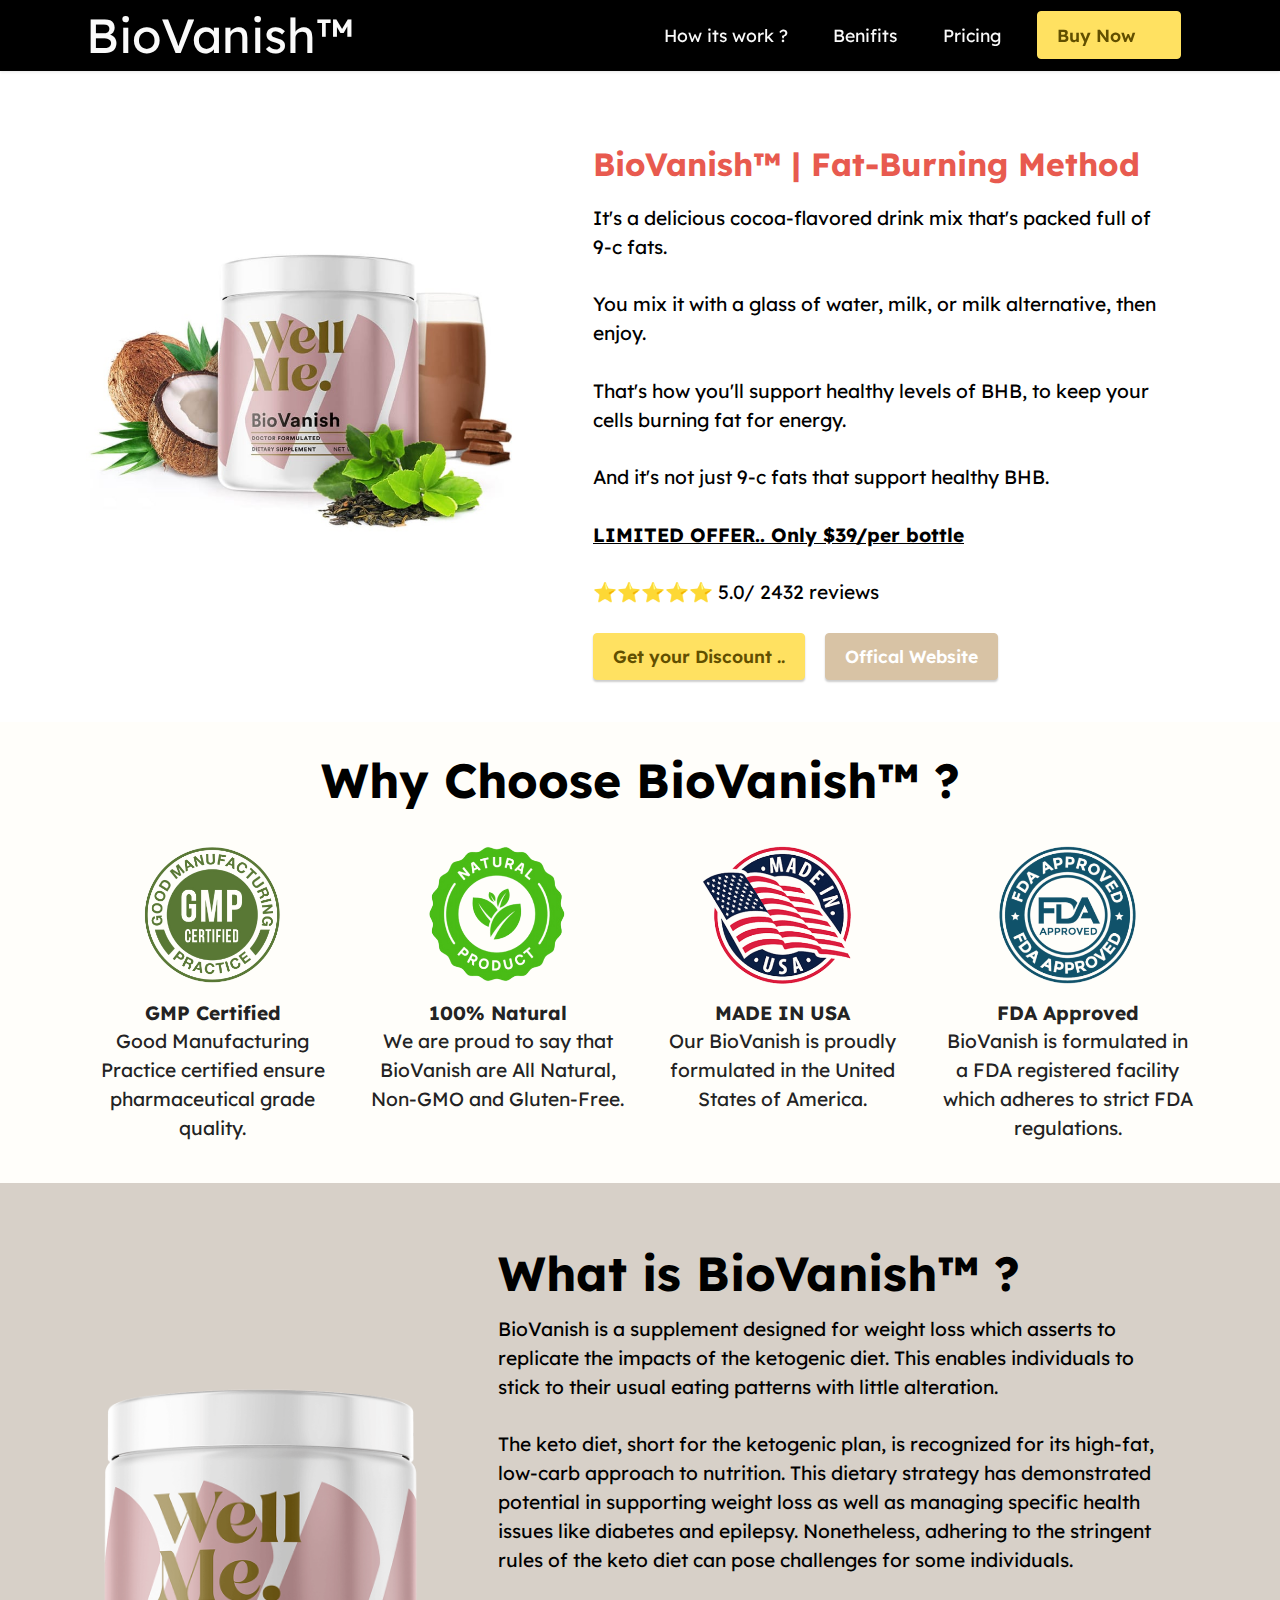
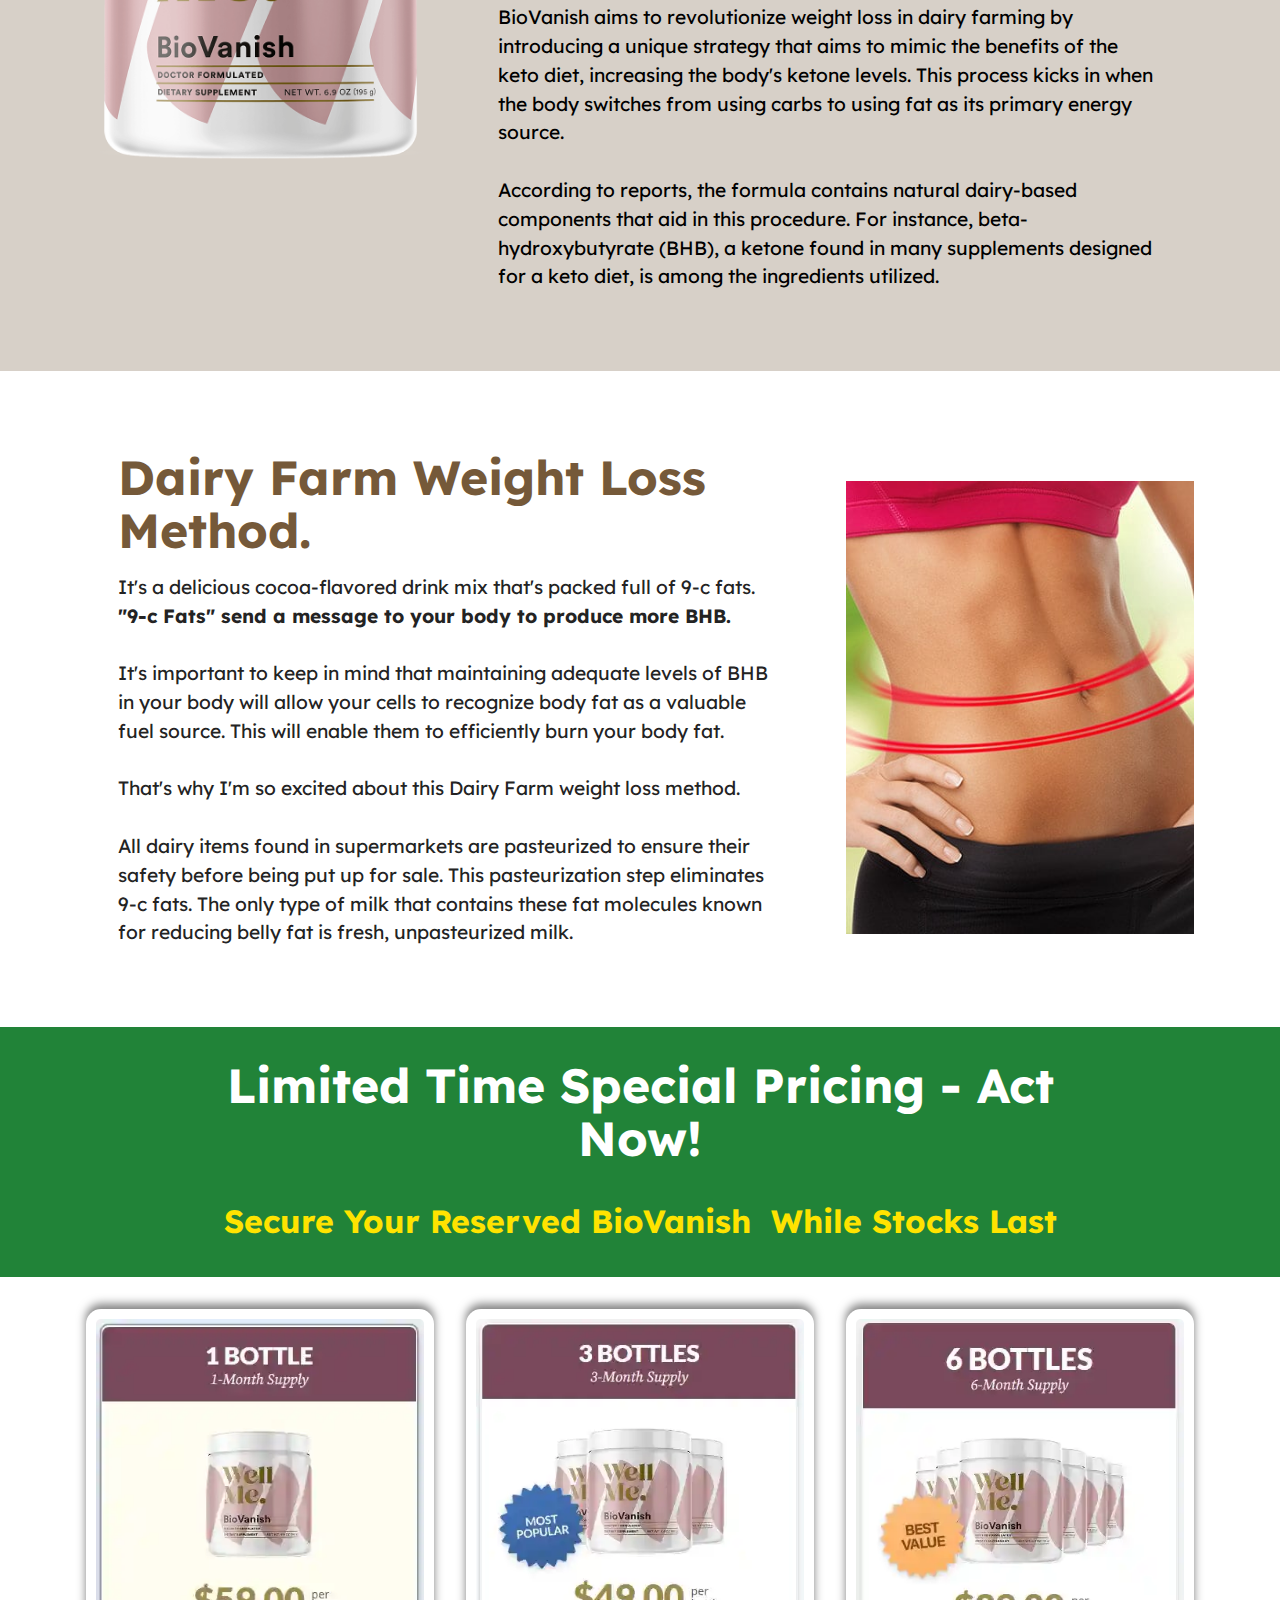
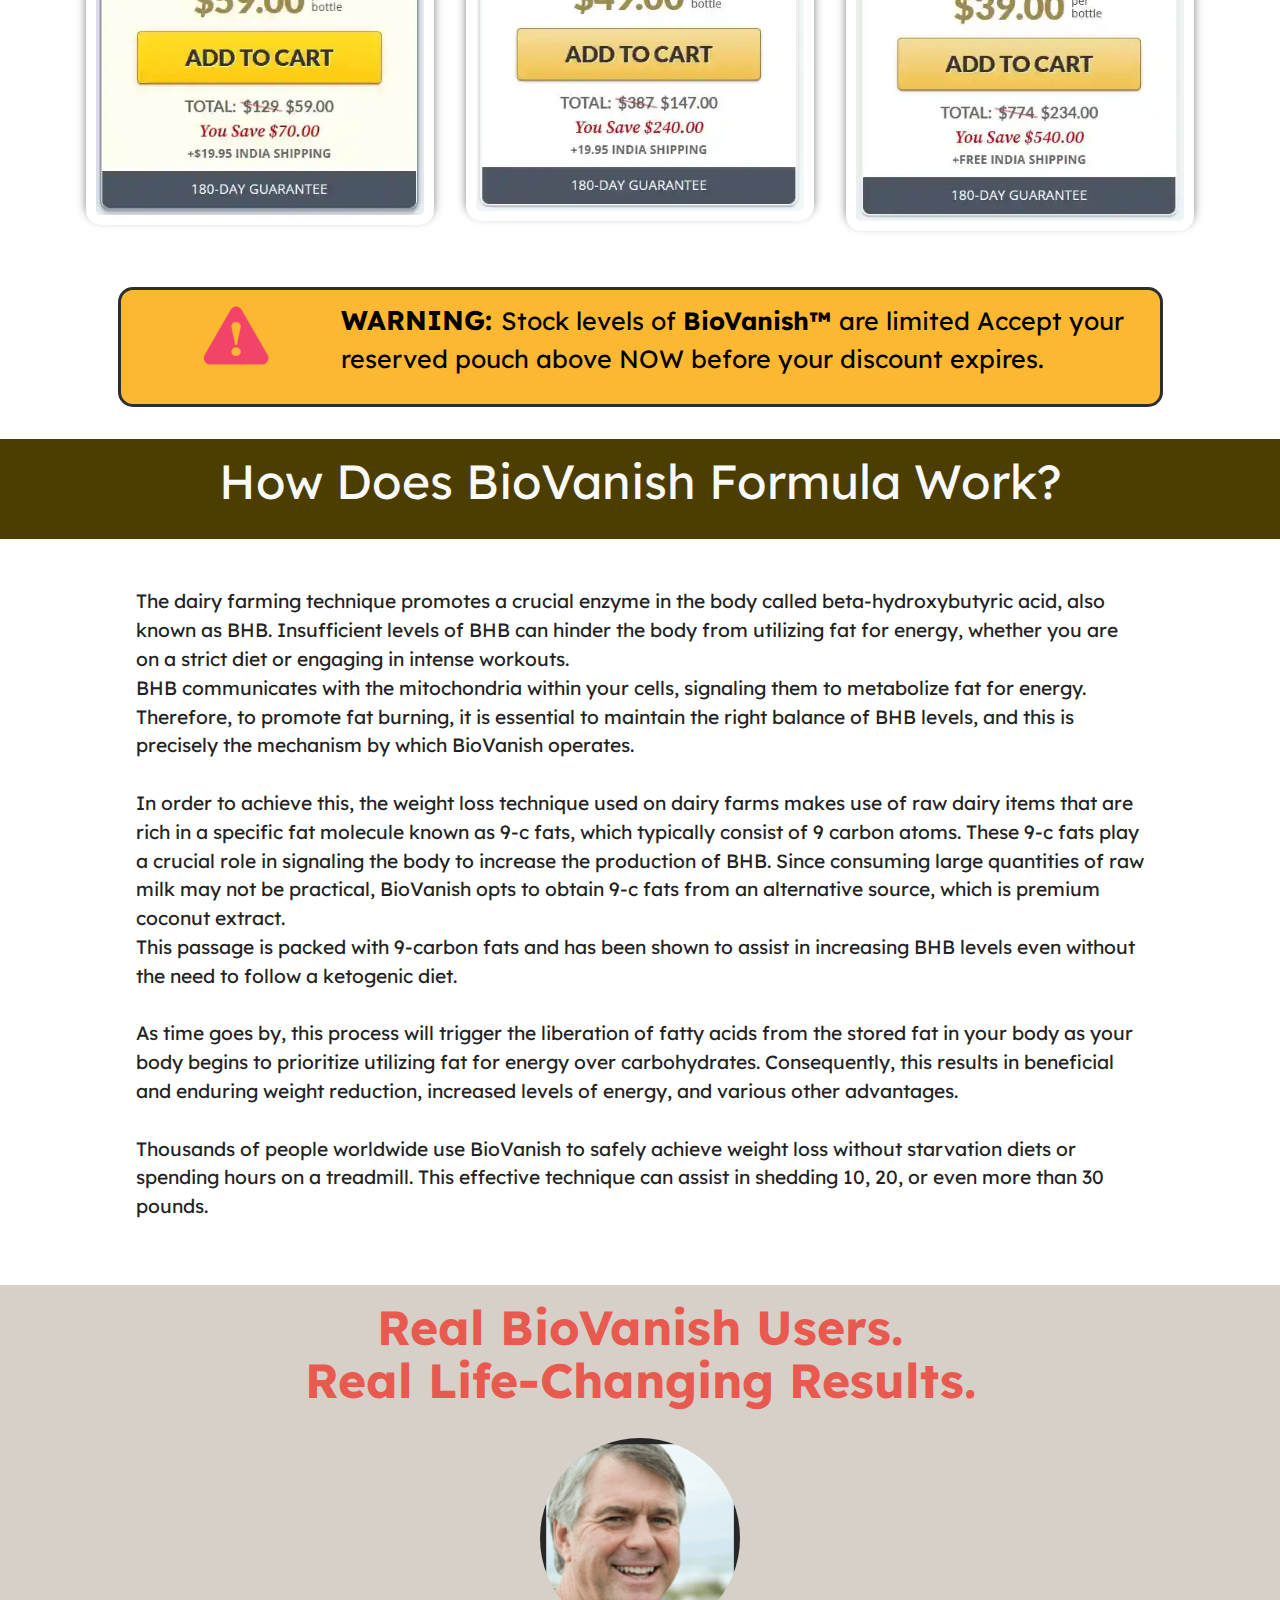
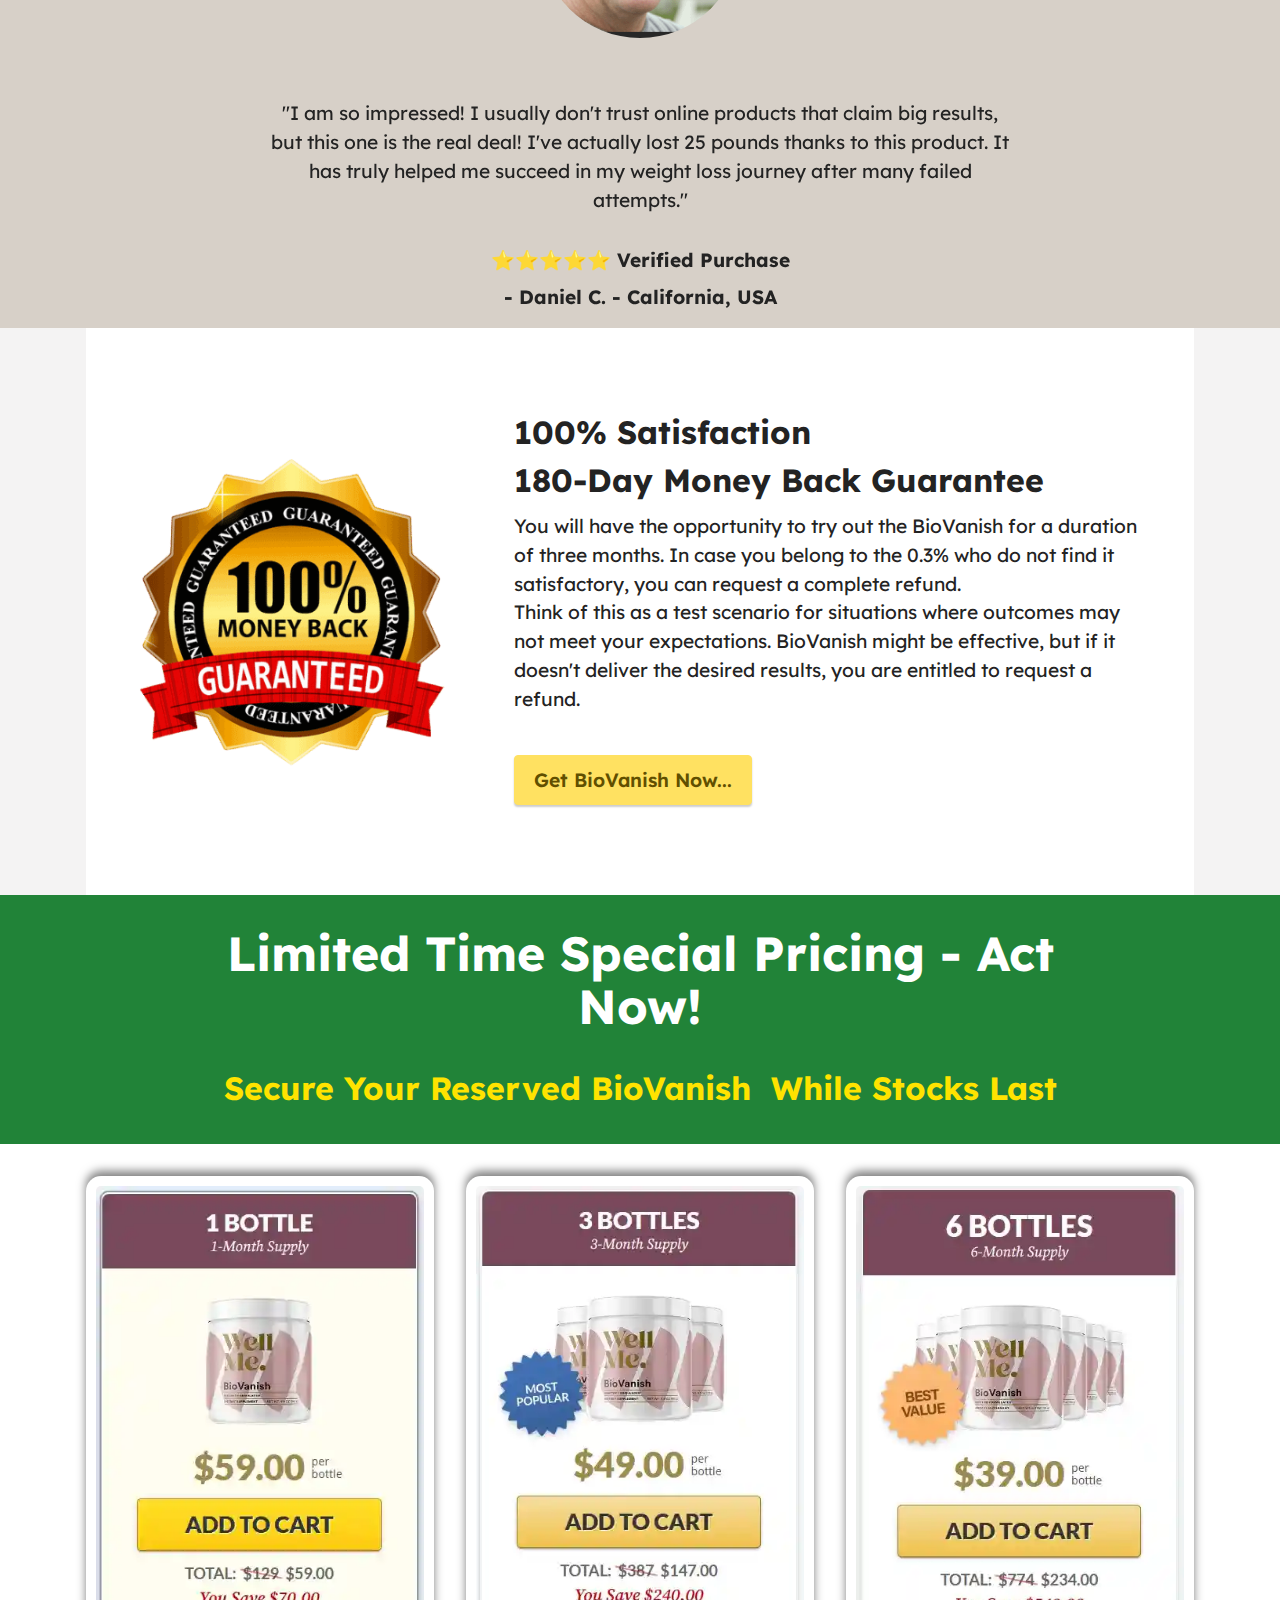
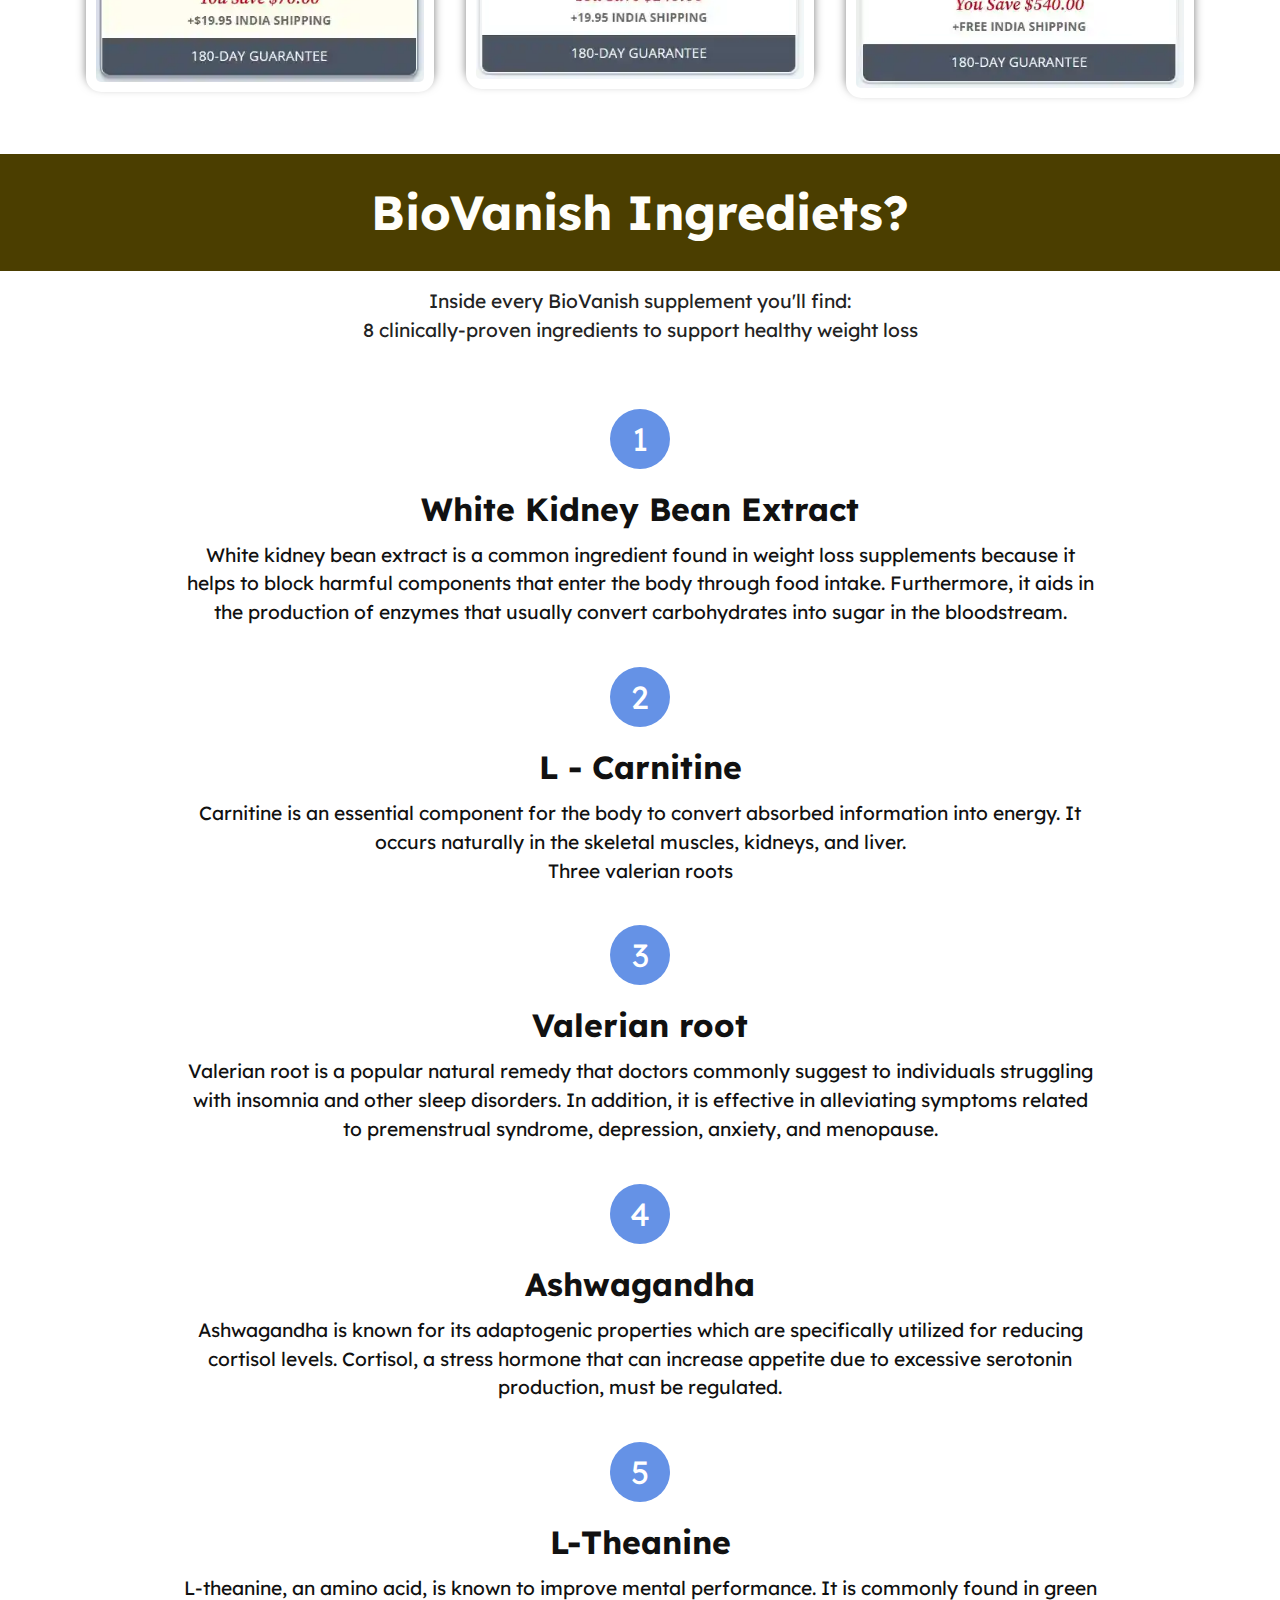
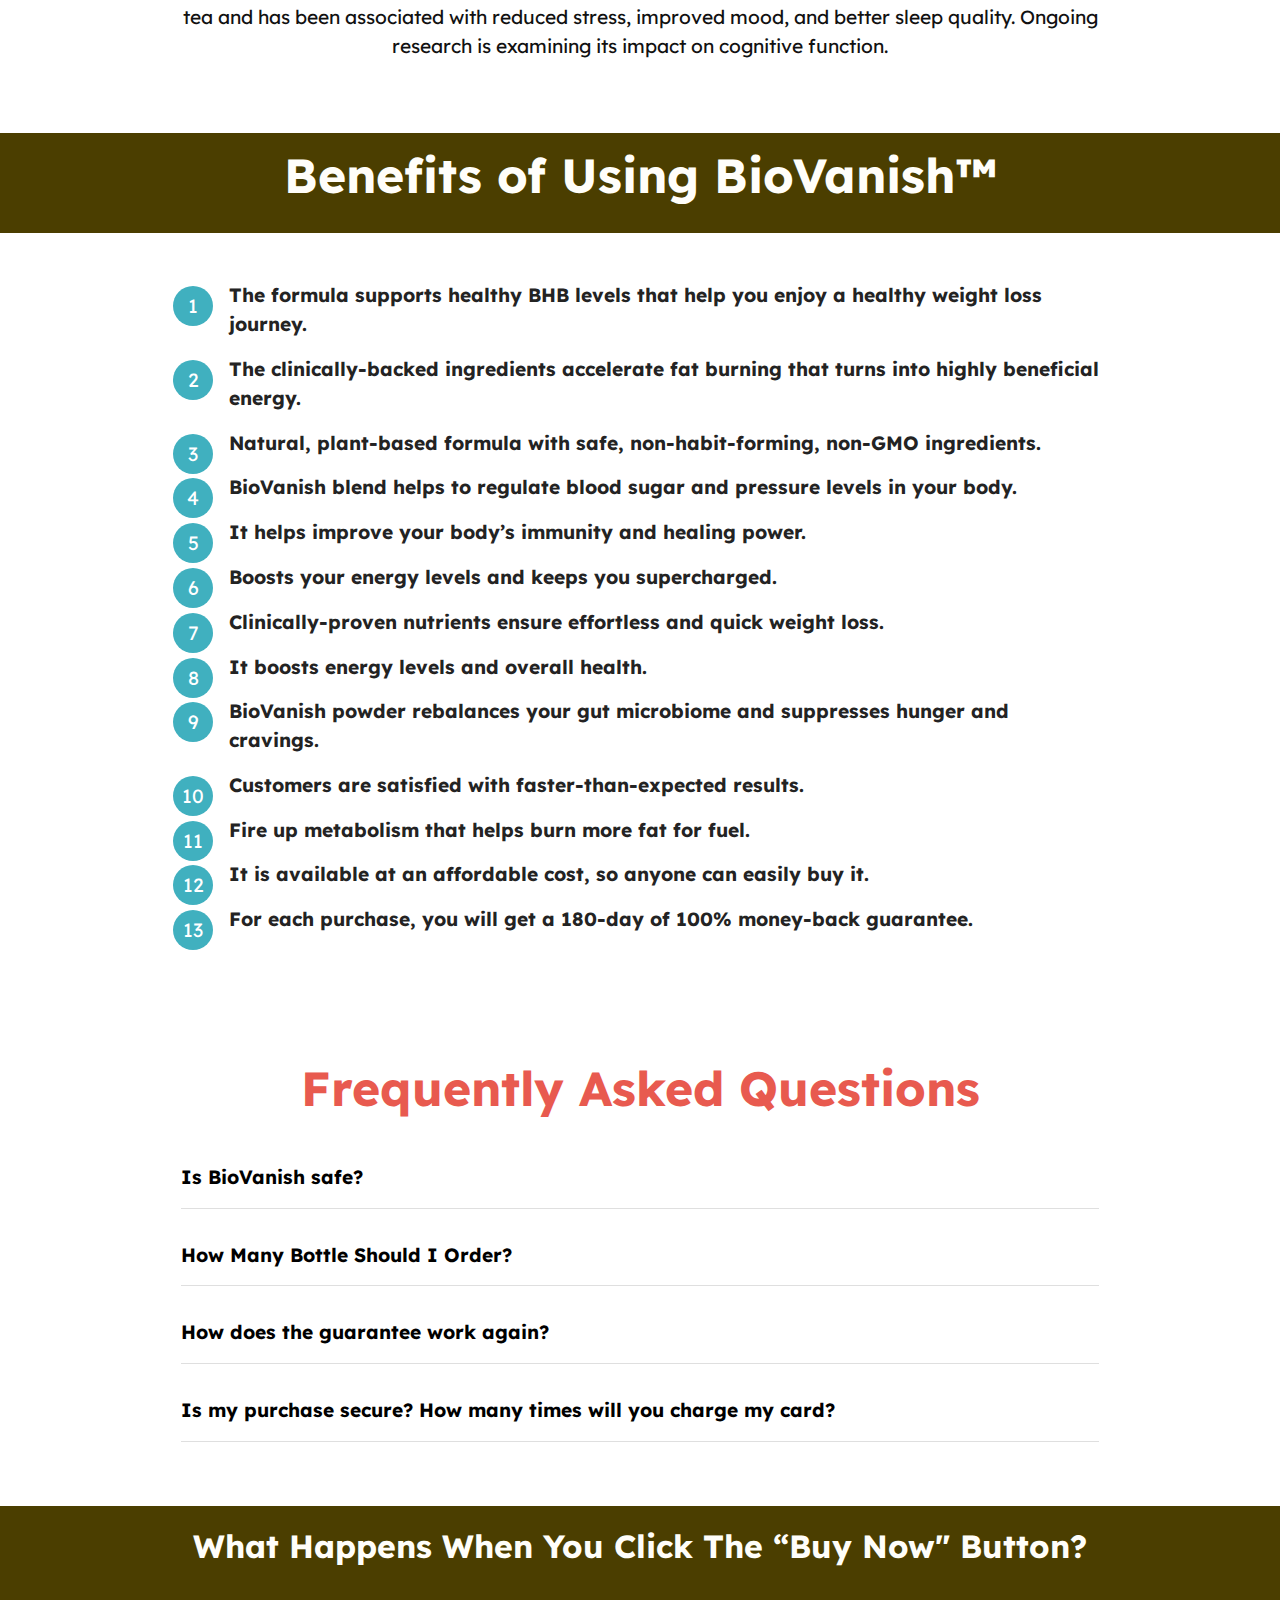
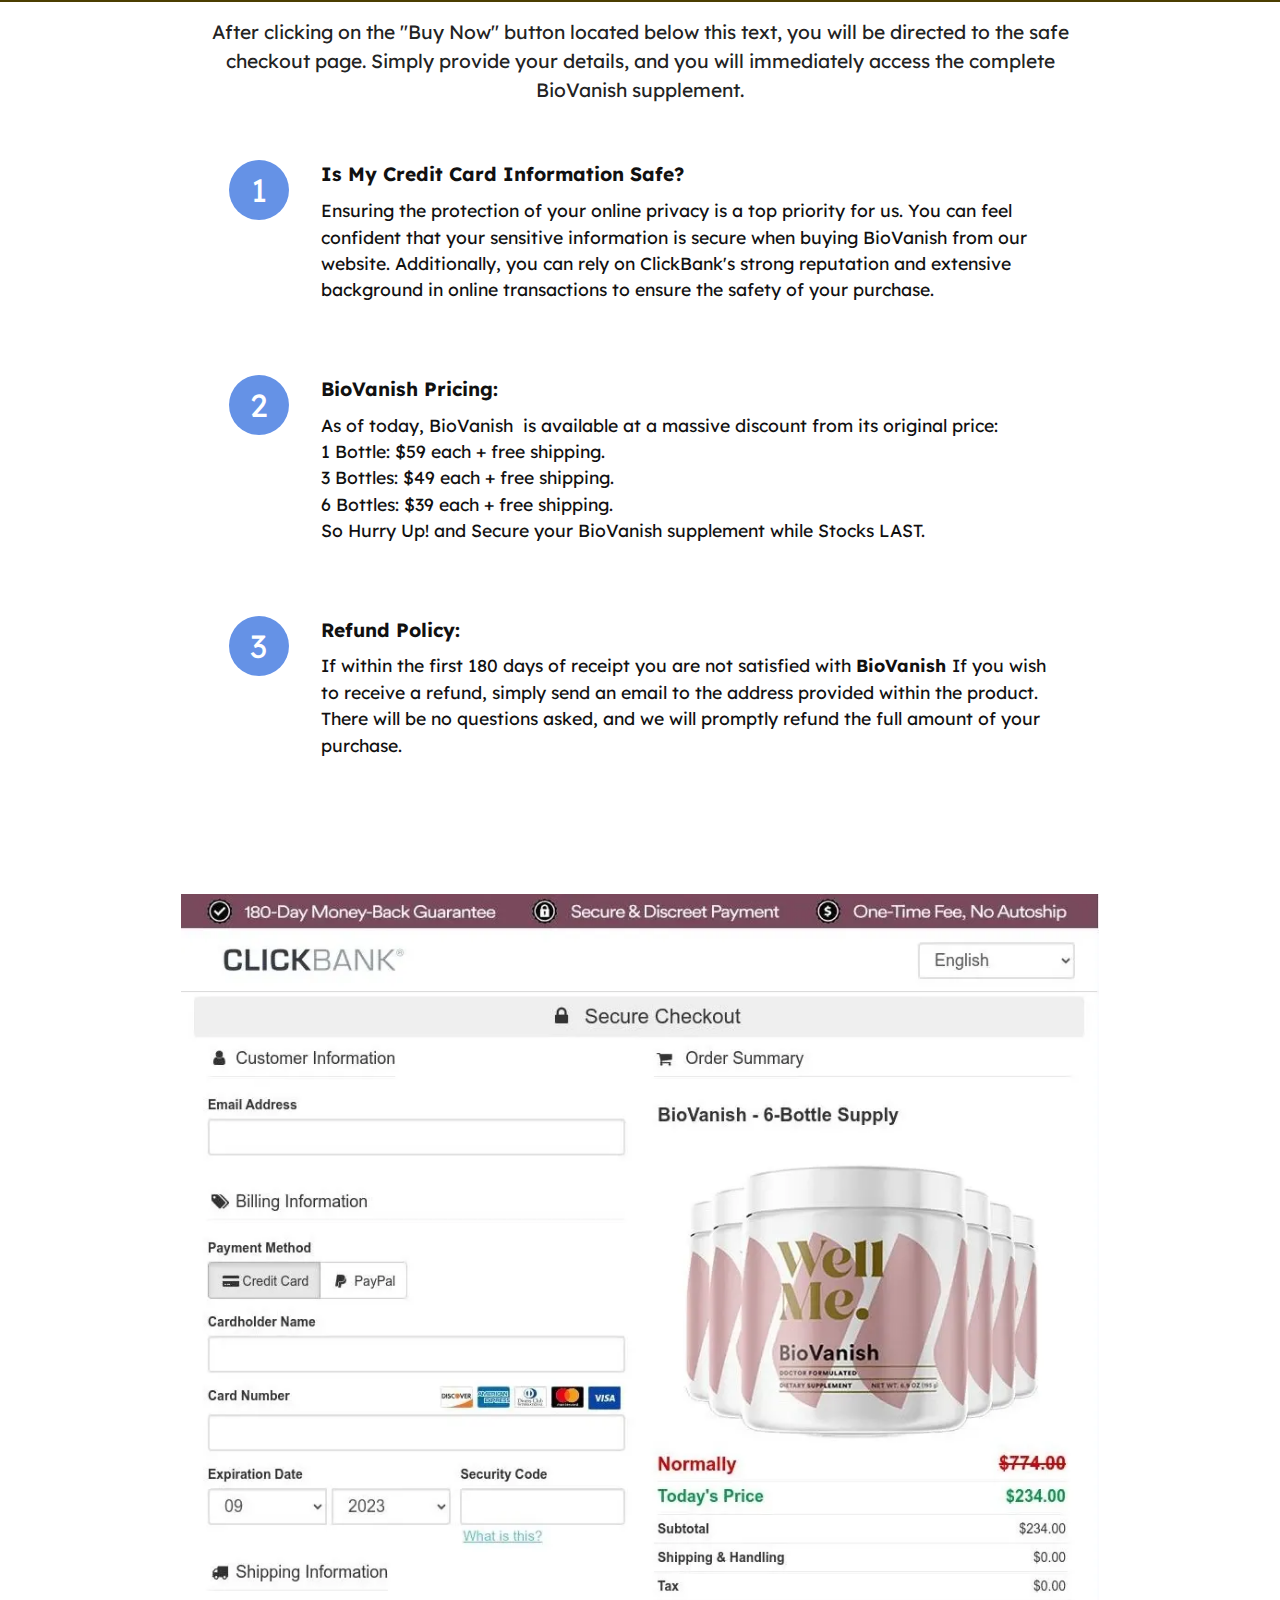
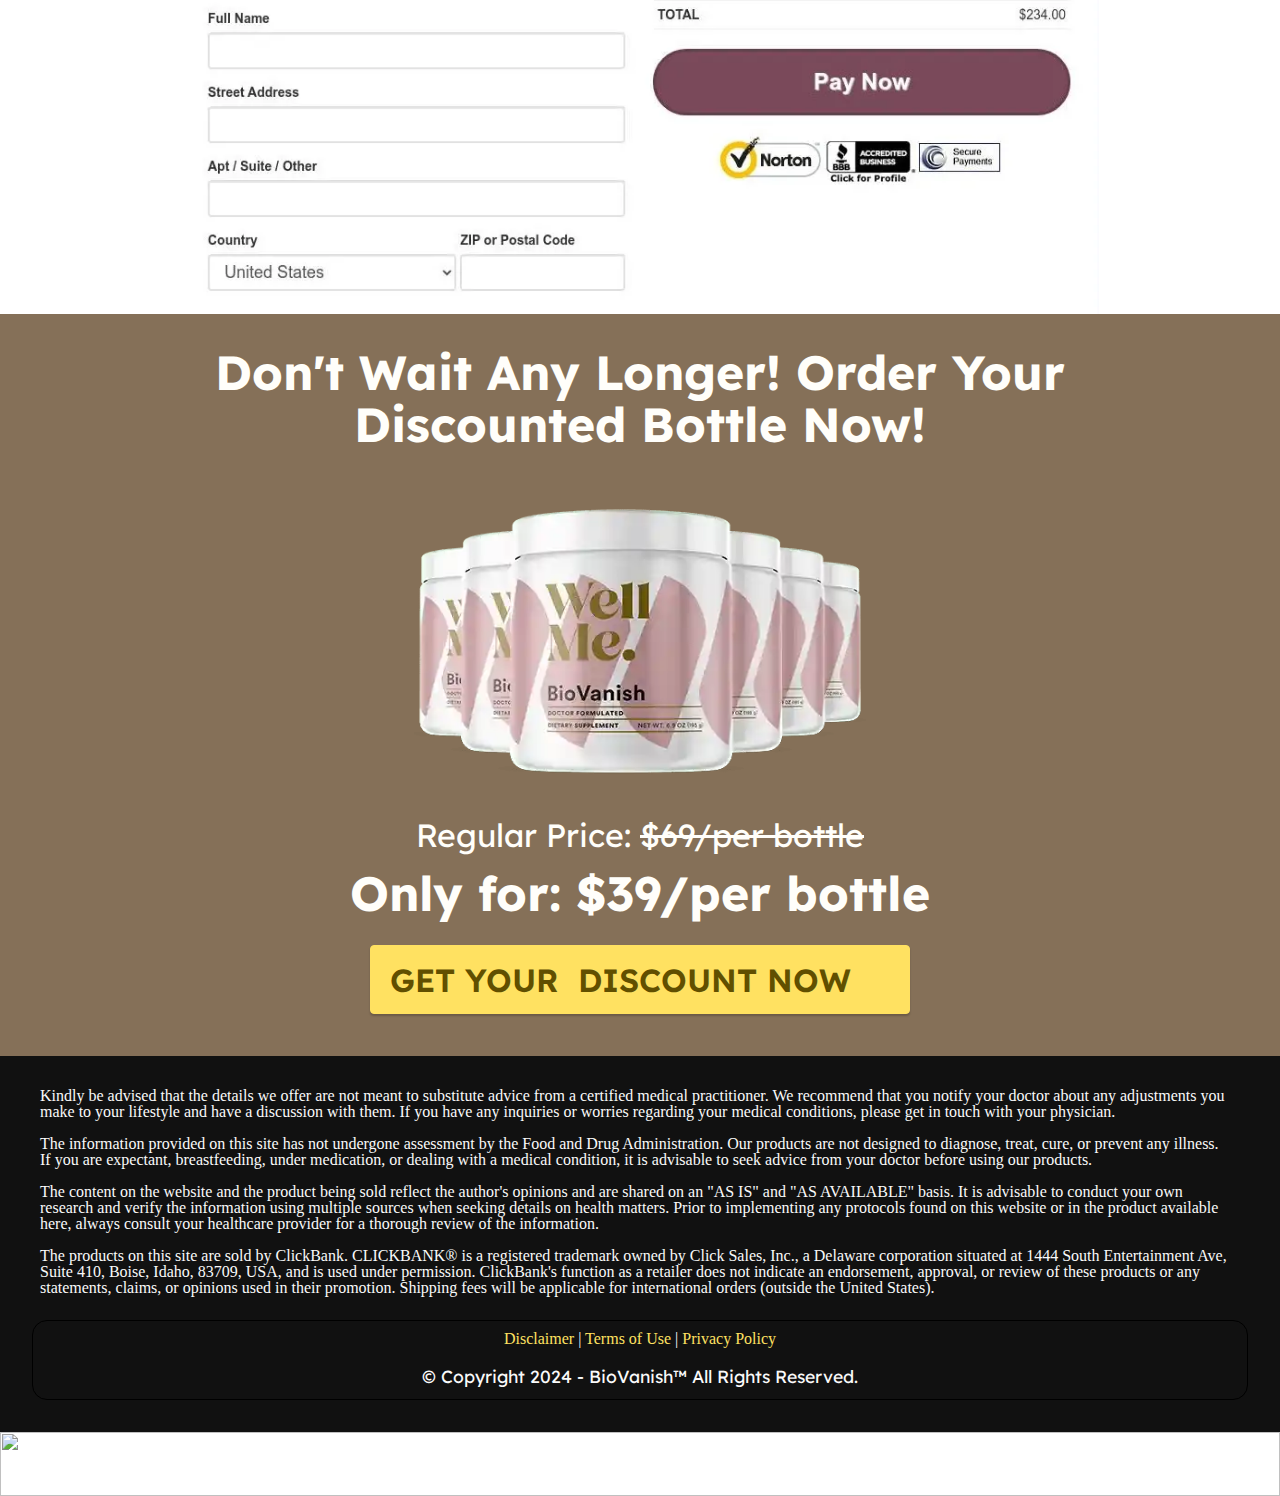
==== commit d9fb2b3e: "Add files via upload" ====
--- a/index.html
+++ b/index.html
@@ -1,66 +1,52 @@
 <!DOCTYPE html>
-<html>
+<html lang="en">
  <head>
-  <!-- Site made with Mobirise Website Builder v5.9.11, https://mobirise.com -->
+  <!-- Site made with Mobirise Website Builder v5.8.14, https://mobirise.com -->
   <meta charset="utf-8"/>
   <meta content="IE=edge" http-equiv="X-UA-Compatible"/>
-  <meta content="Mobirise v5.9.11, mobirise.com" name="generator"/>
-  <meta content="summary_large_image" name="twitter:card">
-   <meta content="assets/images/index-meta.webp" name="twitter:image:src"/>
-   <meta content="assets/images/cellucare.webp" property="og:image"/>
-   <meta name="keywords" content="cellucare, cellucare official site, cellucare supplement, cellucare order, cellucare price, cellucare official website, cellucare buy, cellucare discount" />
+  <meta content="Mobirise v5.8.14, mobirise.com" name="generator"/>
+  <meta content="summary_large_image" name="twitter:card"/>
+  <meta content="assets/images/index-meta.png" name="twitter:image:src">
+   <meta content="assets/images/index-meta.png" property="og:image"/>
+ 
+   <meta content="width=device-width, initial-scale=1, minimum-scale=1" name="viewport"/>
+   <link href="assets/images/bottle-ing-1-815x571.jpg" rel="shortcut icon" type="image/x-icon"/>
+   <meta content="Buy BioVanish from the official website. Explore reviews, discounts, and sale prices on the original BioVanish supplement today for just $39/bottle!" name="description"/>
+   
+   <meta content="en-US" http-equiv="content-language"/>
+   <title>
+   BioVanish™ Supplement | Official Website – Only $39/Bottle
+   </title>
+   <meta name="google-site-verification" content="KNgZCDuDso5yqFQIdQHjaf1iaFaMuTITxQ6dmg64-9w" />
+   <meta name="keywords" content="biovanish, bio vanish, biovanish wellme, biovanish discount, biovanish official website, biovanish reviews, biovanish buy, biovanish original, biovanish usa, biovanish supplement" />
 <meta http-equiv="content-language" content="en-US">
-<link rel="canonical" href="https://rohtash101.github.io/cellucare-live/" />
+
+<link rel="canonical" href="https://rohtash101.github.io/biovanish-buy/" />
 <meta name="robots" content="follow, index, max-snippet:-1, max-video-preview:-1, max-image-preview:large"/>
 <meta property="og:type" content="website" />
-<meta property="og:title" content="CelluCare® Official Store | 100% Natural Blood Sugar Support – Save 82%" />
-<meta property="og:description" content="Buy CelluCare supplement from the official store. Read hidden customer reviews, avoid scams, and get exclusive discounts on CelluCare today!" />
-<meta property="og:url" content="https://rohtash101.github.io/cellucare-live/" />
-<meta property="og:image" content="https://rohtash101.github.io/cellucare-live/assets/images/cellucare.webp" />
-<meta property="og:site_name" content="Cellucare" />
-
-     <title>
-      CelluCare® Official Store | 100% Natural Blood Sugar Support – Save 82%
-     </title>
-	 
-	
-     <link href="assets\css\mobirise2.css" rel="stylesheet"/>
-     <link href="assets\css\mobirise-icons.css" rel="stylesheet"/>
-     <link href="assets\css\bootstrap.min.css" rel="stylesheet"/>
-     <link href="assets\css\bootstrap-grid.min.css" rel="stylesheet"/>
-     <link href="assets\css\bootstrap-reboot.min.css" rel="stylesheet"/>
-     <link href="assets\css\animate.css" rel="stylesheet"/>
-     <link href="assets\css\style.css" rel="stylesheet"/>
-     <link href="assets\css\styles.css" rel="stylesheet"/>
-     <link href="assets\css\style.css" rel="stylesheet"/>
-     <link as="style" href="https://fonts.googleapis.com/css?family=Jost:100,200,300,400,500,600,700,800,900,100i,200i,300i,400i,500i,600i,700i,800i,900i&amp;display=swap" onload="this.onload=null;this.rel='stylesheet'" rel="preload"/>
-     <noscript>
-      <link href="assets\css\css" rel="stylesheet"/>
-     </noscript>
-     <link as="style" href="assets\css\mbr-additional.css" rel="preload"/>
-     <link href="assets\css\mbr-additional.css" rel="stylesheet" type="text/css"/>
-    </meta>
-   </meta>
-  </meta>
-  
-  <script type="application/ld+json">
+<meta property="og:title" content="BioVanish® | Official Site – Support for Hearing Relief" />
+<meta property="og:description" content="Buy BioVanish from the official website. Explore reviews, discounts, and sale prices on the original BioVanish supplement today for just $39/bottle!" />
+<meta property="og:url" content="https://rohtash101.github.io/biovanish-buy/" />
+<meta property="og:image" content="https://rohtash101.github.io/biovanish-buy/assets/images/bottle-ing-1-815x571.jpg" />
+<meta property="og:site_name" content="BioVanish" />
+   
+   <script type="application/ld+json">
 {
   "@context": "https://schema.org/", 
   "@type": "Product", 
-  "name": "CelluCare",
-  "image": "https://rohtash101.github.io/cellucarelive/assets/images/cellucare.webp",
-  "description": "Order CelluCare™ from the official website! Explore reviews, price, and sale offers on this supplement designed to maintain healthy blood sugar levels.",
-  "brand": {
+  "name": "BioVanish",
+  "image": "https://rohtash101.github.io/biovanish-buy/assets/images/bottle-ing-1-815x571.jpg",
+  "description": "Buy BioVanish from the official website. Explore reviews, discounts, and sale prices on the original BioVanish supplement today for just $39/bottle!"
     "@type": "Brand",
-    "name": "CelluCare"
+    "name": "BioVanish"
   },
   "sku": "",
   "offers": {
     "@type": "Offer",
-    "url": "https://rohtash101.github.io/cellucare-live",
+    "url": "https://rohtash101.github.io/biovanish-buy/",
     "priceCurrency": "USD",
-    "price": "69",
-    "priceValidUntil": "2026-12-01",
+    "price": "59",
+    "priceValidUntil": "2028-01-01",
     "availability": "https://schema.org/InStock",
     "itemCondition": "https://schema.org/NewCondition"
   },
@@ -69,38 +55,51 @@
     "ratingValue": "5",
     "bestRating": "5",
     "worstRating": "4",
-    "ratingCount": "15650"
+    "ratingCount": "86750"
   }
 }
 {
   "@context": "https://schema.org",
   "@type": "Organization",
-  "name": "CelluCare",
-  "alternateName": "CelluCare Official Website",
-  "url": "https://rohtash101.github.io/cellucare-live",
-  "logo": "https://rohtash101.github.io/cellucare-live/assets/images/vigosurge-500x500.png",
+  "name": "BioVanish",
+  "alternateName": "BioVanish Official Website",
+  "url": "https://rohtash101.github.io/biovanish-buy",
+  "logo": "https://rohtash101.github.io/biovanish-buy/assets/images/bottle-ing-1-815x571.jpg",
   "contactPoint": {
     "@type": "ContactPoint",
-    "telephone": "800, 888, 877, 866",
+    "telephone": "1-800-888-8778",
     "contactType": "technical support",
     "contactOption": "TollFree",
     "areaServed": "US",
     "availableLanguage": "en"
   },
-  "sameAs": "www.pinterest.com"
 }
 </script>
-  
-  
+   <link href="assets\css\mobirise2.css" rel="stylesheet"/>
+   <link href="assets\css\mobirise-icons.css" rel="stylesheet"/>
+   <link href="assets\css\bootstrap.min.css" rel="stylesheet"/>
+   <link href="assets\css\bootstrap-grid.min.css" rel="stylesheet"/>
+   <link href="assets\css\bootstrap-reboot.min.css" rel="stylesheet"/>
+   <link href="assets\css\style.css" rel="stylesheet"/>
+   <link href="assets\css\styles.css" rel="stylesheet"/>
+   <link href="assets\css\style.css" rel="stylesheet"/>
+   <link as="style" href="https://fonts.googleapis.com/css?family=Lexend:100,200,300,400,500,600,700,800,900&amp;display=swap" onload="this.onload=null;this.rel='stylesheet'" rel="preload"/>
+   <noscript>
+    <link href="assets\css\css" rel="stylesheet"/>
+   </noscript>
+   <link as="style" href="assets\css\mbr-additional.css" rel="preload"/>
+   <link href="assets\css\mbr-additional.css" rel="stylesheet" type="text/css"/>
+  </meta>
  </head>
  <body>
-  <section class="menu menu2 cid-tLo5RlXmlD" data-bs-version="5.1" id="menu2-24" once="menu">
+  <section class="menu menu2 cid-sFF0ciwnEL" data-bs-version="5.1" id="menu2-0" once="menu">
    <nav class="navbar navbar-dropdown navbar-fixed-top navbar-expand-lg"!important style="width:100%;">
-    <div class="container-fluid">
+    <div class="container">
      <div class="navbar-brand">
       <span class="navbar-caption-wrap">
-       <a class="navbar-caption text-white text-primary display-7" href="https://rohtash101.github.io/cellucare-live/">
-        CelluCare
+       <a class="navbar-caption text-white text-primary display-2">
+        BioVanish™
+        <br/>
        </a>
       </span>
      </div>
@@ -119,273 +118,251 @@
      <div class="collapse navbar-collapse" id="navbarSupportedContent">
       <ul class="navbar-nav nav-dropdown" data-app-modern-menu="true">
        <li class="nav-item">
-        <a class="nav-link link text-white text-primary display-4" href="https://rohtash101.github.io/cellucare-live/">
-         How it Works?
+        <a class="nav-link link text-white text-primary display-4" href="#content4-6">
+         How its work ?
         </a>
        </li>
        <li class="nav-item">
-        <a class="nav-link link text-white text-primary display-4" href="https://rohtash101.github.io/cellucare-live/">
-         Refund Policy
+        <a class="nav-link link text-white text-primary display-4" href="#content4-7">
+         Benifits
+        </a>
+       </li>
+       <li class="nav-item">
+        <a class="nav-link link text-white text-primary display-4" href="#content7-2">
+         Pricing
         </a>
        </li>
       </ul>
       <div class="navbar-buttons mbr-section-btn">
-       <a class="btn btn-danger display-4" href="https://cctvprod.com/lcl2?iclid={gclid}">
-        <span class="mobi-mbri mobi-mbri-shopping-cart mbr-iconfont mbr-iconfont-btn">
+       <a class="btn btn-warning display-4" href="https://81byw.com/bon1?iclid={gclid}">
+        <span class="mobi-mbri mobi-mbri-cart-add mbr-iconfont mbr-iconfont-btn">
         </span>
-        Order Now
+        Buy Now
        </a>
       </div>
      </div>
     </div>
    </nav>
   </section>
-  <section class="content4 cid-tLclvjp4zp" data-bs-version="5.1" id="content4-3">
-   <div class="container-fluid">
-    <div class="row justify-content-center">
-     <div class="title col-md-12 col-lg-12">
-     </div>
-    </div>
-   </div>
-  </section>
-  <section class="header11 cid-tPf621qGh4" data-bs-version="5.1" id="header11-29">
+  <section class="header11 cid-sFF0SGinka" data-bs-version="5.1" id="header11-1">
    <div class="container">
     <div class="row justify-content-center">
      <div class="col-12 col-md-5 image-wrapper">
-      <a href="https://rohtash101.github.io/cellucare-live/">
-       <img alt="CelluCare official" class="w-100" src="assets\images\cellucare.webp"/>
+      <a href="https://81byw.com/bon1?iclid={gclid}">
+       <img alt="BioVanish" class="w-100" src="assets\images\bottle-ing-1-815x571.jpg"/>
       </a>
      </div>
      <div class="col-12 col-md">
       <div class="text-wrapper text-center">
-       <h1 class="mbr-section-title mbr-fonts-style mb-3 display-7">
+       <h1 class="mbr-section-title mbr-fonts-style mb-3 display-5">
         <strong>
-         CelluCare™ | Natural Blood Sugar Supplement
         </strong>
+        <div>
+         <strong>
+          <br/>
+         </strong>
+        </div>
+        <div>
+         <strong>
+          BioVanish™ | Fat-Burning Method
+         </strong>
+         <br/>
+        </div>
        </h1>
-       <p class="mbr-text mbr-fonts-style display-4">
-        CelluCare is an innovative supplement crafted to help maintain balanced blood sugar levels, increase energy, and support weight management. Rich in natural antioxidants, CelluCare promotes overall health and vitality.
-        <br/>
-        <br/>
-        This effective formula not only stabilises blood sugar but also supports cardiovascular health and reduces inflammation, making it a trusted choice for those seeking a healthier, more balanced lifestyle.
+       <p class="mbr-text mbr-fonts-style display-7">
+        It's a delicious cocoa-flavored drink mix that's packed full of 9-c fats.
+        <br/>
+        <br/>
+        You mix it with a glass of water, milk, or milk alternative, then enjoy.
+        <br/>
+        <br/>
+        That's how you'll support healthy levels of BHB, to keep your cells burning fat for energy.
+        <br/>
+        <br/>
+        And it's not just 9-c fats that support healthy BHB.
         <br/>
         <br/>
         <strong>
-         Regular Price $99/ Bottle
+         <u>
+          LIMITED OFFER.. Only $39/per bottle
+         </u>
         </strong>
+        <br/>
+        <strong>
+         <u>
+          <br/>
+         </u>
+        </strong>
+        ⭐⭐⭐⭐⭐ 5.0/ 2432 reviews
         <br/>
        </p>
        <div class="mbr-section-btn mt-3">
-        <a class="btn btn-danger display-7" href="https://cctvprod.com/lcl2?iclid={gclid}">
-         Buy Now Only $49/Bottle
+        <a class="btn btn-warning display-4" href="https://81byw.com/bon1?iclid={gclid}">
+         Get your Discount ..
         </a>
-       </div>
-      </div>
-     </div>
-    </div>
-   </div>
-  </section>
-  <section class="content4 cid-tLcvjnZQTe" data-bs-version="5.1" id="content4-5">
-   <div class="container-fluid">
-    <div class="row justify-content-center">
-     <div class="title col-md-12 col-lg-10">
-      <h3 class="mbr-section-title mbr-fonts-style align-center mb-4 display-2">
+        <a class="btn btn-secondary display-4" href="https://81byw.com/bon1?iclid={gclid}">
+         Offical Website
+         <br/>
+        </a>
+       </div>
+      </div>
+     </div>
+    </div>
+   </div>
+  </section>
+  <section class="gallery5 mbr-gallery cid-sFF3kfZheU" data-bs-version="5.1" id="gallery5-3">
+   <div class="container">
+    <div class="mbr-section-head">
+     <h3 class="mbr-section-title mbr-fonts-style align-center m-0 display-2">
+      <strong>
+       Why Choose BioVanish™ ?
+      </strong>
+     </h3>
+    </div>
+    <div class="row mbr-gallery mt-4">
+     <div class="col-12 col-md-6 col-lg-3 item gallery-image">
+      <div class="item-wrapper" data-bs-target="#uf23bsmLXC-modal" data-bs-toggle="modal" data-target="#uf23bsmLXC-modal" data-toggle="modal">
+       <img alt="gmp certified" class="w-100" data-bs-slide-to="0" data-bs-target="#lb-uf23bsmLXC" data-slide-to="0" data-target="#lb-uf23bsmLXC" src="assets\images\gmp-certified.png"/>
+       <div class="icon-wrapper">
+        <span class="mobi-mbri mobi-mbri-search mbr-iconfont mbr-iconfont-btn">
+        </span>
+       </div>
+      </div>
+      <h6 class="mbr-item-subtitle mbr-fonts-style align-center mb-2 mt-2 display-7">
        <strong>
-        Why Should You Choose CelluCare?
+        GMP Certified
        </strong>
-      </h3>
-     </div>
-    </div>
-   </div>
-  </section>
-  <section class="clients2 cid-tLnBBcIpKL" data-bs-version="5.1" id="clients2-1j">
-   <div class="container">
-    <div class="row justify-content-center">
-     <div class="item features-without-image mb-5 col-12 col-md-4 active">
-      <div class="item-wrapper">
-       <div class="img-wrapper">
-        <img alt="CelluCare supplement   " data-bs-slide-to="4" data-slide-to="4" src="assets\images\fda-144x144.png"/>
-       </div>
-       <div class="card-box align-center">
-        <h5 class="card-title mbr-fonts-style mb-3 display-5">
-         <strong>
-          FDA Approved
-         </strong>
-        </h5>
-        <p class="mbr-text mbr-fonts-style mb-4 display-4">
-         CelluCare is formulated in a FDA registered facility which adheres to strict FDA regulations.
-        </p>
-       </div>
-      </div>
-     </div>
-     <div class="item features-without-image mb-5 col-12 col-md-4">
-      <div class="item-wrapper">
-       <div class="img-wrapper">
-        <img alt="CelluCare purchase " data-bs-slide-to="0" data-slide-to="0" src="assets\images\made-in-usa-144x144.png"/>
-       </div>
-       <div class="card-box align-center">
-        <h5 class="card-title mbr-fonts-style mb-3 display-5">
-         <strong>
-          Made In The USA
-         </strong>
-        </h5>
-        <p class="mbr-text mbr-fonts-style mb-4 display-4">
-         CelluCare is Manufactured in a US based facility.
-         <br/>
-         <br/>
-        </p>
-       </div>
-      </div>
-     </div>
-     <div class="item features-without-image mb-5 col-12 col-md-4">
-      <div class="item-wrapper">
-       <div class="img-wrapper">
-        <img alt="CelluCare - All Natural" data-bs-slide-to="2" data-slide-to="2" src="assets\images\all-natural-144x144.png"/>
-       </div>
-       <div class="card-box align-center">
-        <h5 class="card-title mbr-fonts-style mb-3 display-5">
-         <strong>
-          100% All Natural
-         </strong>
-        </h5>
-        <p class="mbr-text mbr-fonts-style mb-4 display-4">
-         In CelluCare Supplement all Ingredients are Pure, natural, and carefully sourced
-        </p>
-       </div>
-      </div>
-     </div>
-    </div>
-   </div>
-  </section>
-  <section class="content4 cid-tLis3O2Dsq" data-bs-version="5.1" id="content4-14">
-   <div class="container-fluid">
-    <div class="row justify-content-center">
-     <div class="title col-md-12 col-lg-10">
-      <h3 class="mbr-section-title mbr-fonts-style align-center mb-4 display-2">
+       <br/>
+       Good Manufacturing Practice certified ensure pharmaceutical grade quality.
+      </h6>
+     </div>
+     <div class="col-12 col-md-6 col-lg-3 item gallery-image">
+      <div class="item-wrapper" data-bs-target="#uf23bsmLXC-modal" data-bs-toggle="modal" data-target="#uf23bsmLXC-modal" data-toggle="modal">
+       <img alt="100% natural" class="w-100" data-bs-slide-to="1" data-bs-target="#lb-uf23bsmLXC" data-slide-to="1" data-target="#lb-uf23bsmLXC" src="assets\images\100-natural.png"/>
+       <div class="icon-wrapper">
+        <span class="mobi-mbri mobi-mbri-search mbr-iconfont mbr-iconfont-btn">
+        </span>
+       </div>
+      </div>
+      <h6 class="mbr-item-subtitle mbr-fonts-style align-center mb-2 mt-2 display-7">
        <strong>
-        Real CelluCare Reviews
+        100% Natural
        </strong>
-      </h3>
-     </div>
-    </div>
-   </div>
-  </section>
-  <section class="clients2 cid-tLnyb6BCYq" data-bs-version="5.1" id="clients2-1i">
-   <div class="container-fluid">
-    <div class="row justify-content-center">
-     <div class="item features-without-image mb-5 col-12 col-md-4 active">
-      <div class="item-wrapper">
-       <div class="img-wrapper">
-        <img alt="CelluCare review" src="assets\images\testimonial-face3-280x280.png"/>
-       </div>
-       <div class="card-box align-center">
-        <h5 class="card-title mbr-fonts-style mb-3 display-7">
-         <strong>
-          Lisa M. - Arizona, USA
-         </strong>
-        </h5>
-        <p class="mbr-text mbr-fonts-style mb-4 display-4">
-         "CelluCare has been a game-changer for me. It stabilized my blood sugar levels, boosted my energy, and I've lost weight effortlessly. Highly recommend for anyone managing their health!"
-         <br/>
-        </p>
-        <div class="mbr-section-btn mt-3">
-         <a class="btn btn-info-outline display-4" href="https://cctvprod.com/lcl2?iclid={gclid}">
-          Ariana G. - New York, USA
-         </a>
-        </div>
-       </div>
-      </div>
-     </div>
-     <div class="item features-without-image mb-5 col-12 col-md-4">
-      <div class="item-wrapper">
-       <div class="img-wrapper">
-        <img alt="CelluCare Review" data-bs-slide-to="1" data-slide-to="1" src="assets\images\zach-m-1-250x250.jpg"/>
-       </div>
-       <div class="card-box align-center">
-        <h5 class="card-title mbr-fonts-style mb-3 display-7">
-         <strong>
-          <em>
-           Robert T.. - Texas, USA
-          </em>
-         </strong>
-        </h5>
-        <p class="mbr-text mbr-fonts-style mb-4 display-4">
-         "Using CelluCare, I've experienced improved energy levels and better blood sugar control. It's helped me manage my weight effectively and feel healthier overall. I'm thrilled with the results!"
-         <br/>
-        </p>
-        <div class="mbr-section-btn mt-3">
-         <a class="btn btn-info-outline display-4" href="https://cctvprod.com/lcl2?iclid={gclid}">
-          John L. - California, USA
-         </a>
-        </div>
-       </div>
-      </div>
-     </div>
-     <div class="item features-without-image mb-5 col-12 col-md-4">
-      <div class="item-wrapper">
-       <div class="img-wrapper">
-        <img alt="CelluCare" data-bs-slide-to="2" data-slide-to="2" src="assets\images\testimonial-face1-280x280.png"/>
-       </div>
-       <div class="card-box align-center">
-        <h5 class="card-title mbr-fonts-style mb-3 display-7">
-         <strong>
-          <em>
-           Sarah K. - Oregon, USA
-          </em>
-         </strong>
-        </h5>
-        <p class="mbr-text mbr-fonts-style mb-4 display-4">
-         "I feel more energized and focused since starting CelluCare. My blood sugar levels are steady, and I've noticed a decrease in cravings. It's made a noticeable difference in my daily life."
-         <br/>
-        </p>
-        <div class="mbr-section-btn mt-3">
-         <a class="btn btn-info-outline display-4" href="https://cctvprod.com/lcl2?iclid={gclid}">
-          Marilyn K. - Montgomery, AL
-         </a>
-        </div>
-       </div>
-      </div>
-     </div>
-    </div>
-   </div>
-  </section>
-  <section class="content4 cid-tLcytCP5Mp" data-bs-version="5.1" id="content4-7">
-   <div class="container-fluid">
-    <div class="row justify-content-center">
-     <div class="title col-md-12 col-lg-10">
-      <h3 class="mbr-section-title mbr-fonts-style align-center mb-4 display-2">
+       <br/>
+       We are proud to say that BioVanish are All Natural, Non-GMO and Gluten-Free.
+      </h6>
+     </div>
+     <div class="col-12 col-md-6 col-lg-3 item gallery-image">
+      <div class="item-wrapper" data-bs-target="#uf23bsmLXC-modal" data-bs-toggle="modal" data-target="#uf23bsmLXC-modal" data-toggle="modal">
+       <img alt="made in usa" class="w-100" data-bs-slide-to="2" data-bs-target="#lb-uf23bsmLXC" data-slide-to="2" data-target="#lb-uf23bsmLXC" src="assets\images\made-in-usa.png"/>
+       <div class="icon-wrapper">
+        <span class="mobi-mbri mobi-mbri-search mbr-iconfont mbr-iconfont-btn">
+        </span>
+       </div>
+      </div>
+      <h6 class="mbr-item-subtitle mbr-fonts-style align-center mb-2 mt-2 display-7">
        <strong>
-        What Is CelluCare?
+        MADE IN USA
        </strong>
-      </h3>
-     </div>
-    </div>
-   </div>
-  </section>
-  <section class="image1 cid-tLcyX7bSsD" data-bs-version="5.1" id="image1-8">
+       <br/>
+       Our BioVanish is proudly formulated in the United States of America.
+      </h6>
+     </div>
+     <div class="col-12 col-md-6 col-lg-3 item gallery-image">
+      <div class="item-wrapper" data-bs-target="#uf23bsmLXC-modal" data-bs-toggle="modal" data-target="#uf23bsmLXC-modal" data-toggle="modal">
+       <img alt="fda approved" class="w-100" data-bs-slide-to="3" data-bs-target="#lb-uf23bsmLXC" data-slide-to="3" data-target="#lb-uf23bsmLXC" src="assets\images\fda-approved.png"/>
+       <div class="icon-wrapper">
+        <span class="mobi-mbri mobi-mbri-search mbr-iconfont mbr-iconfont-btn">
+        </span>
+       </div>
+      </div>
+      <h6 class="mbr-item-subtitle mbr-fonts-style align-center mb-2 mt-2 display-7">
+       <strong>
+        FDA Approved
+       </strong>
+       <br/>
+       BioVanish is formulated in a FDA registered facility which adheres to strict FDA regulations.
+      </h6>
+     </div>
+    </div>
+    <div aria-hidden="true" class="modal mbr-slider" id="uf23bsmLXC-modal" role="dialog" tabindex="-1">
+     <div class="modal-dialog" role="document">
+      <div class="modal-content">
+       <div class="modal-body">
+        <div class="carousel slide" data-bs-interval="5000" data-interval="5000" id="lb-uf23bsmLXC">
+         <div class="carousel-inner">
+          <div class="carousel-item active">
+           <img alt="Mobirise Website Builder" class="d-block w-100" src="assets\images\gmp-certified.png"/>
+          </div>
+          <div class="carousel-item">
+           <img alt="Mobirise Website Builder" class="d-block w-100" src="assets\images\100-natural.png"/>
+          </div>
+          <div class="carousel-item">
+           <img alt="Mobirise Website Builder" class="d-block w-100" src="assets\images\made-in-usa.png"/>
+          </div>
+          <div class="carousel-item">
+           <img alt="Mobirise Website Builder" class="d-block w-100" src="assets\images\fda-approved.png"/>
+          </div>
+         </div>
+         <ol class="carousel-indicators">
+          <li class="active" data-bs-slide-to="0" data-bs-target="#lb-uf23bsmLXC" data-slide-to="0" data-target="#lb-uf23bsmLXC">
+          </li>
+          <li data-bs-slide-to="1" data-bs-target="#lb-uf23bsmLXC" data-slide-to="1" data-target="#lb-uf23bsmLXC">
+          </li>
+          <li data-bs-slide-to="2" data-bs-target="#lb-uf23bsmLXC" data-slide-to="2" data-target="#lb-uf23bsmLXC">
+          </li>
+          <li data-bs-slide-to="3" data-bs-target="#lb-uf23bsmLXC" data-slide-to="3" data-target="#lb-uf23bsmLXC">
+          </li>
+         </ol>
+         <a aria-label="Close" class="close" data-bs-dismiss="modal" data-dismiss="modal" href="" role="button">
+         </a>
+         <a class="carousel-control-prev carousel-control" data-bs-slide="prev" data-slide="prev" href="#lb-uf23bsmLXC" role="button">
+          <span aria-hidden="true" class="mobi-mbri mobi-mbri-arrow-prev">
+          </span>
+          <span class="sr-only visually-hidden">
+           Previous
+          </span>
+         </a>
+         <a class="carousel-control-next carousel-control" data-bs-slide="next" data-slide="next" href="#lb-uf23bsmLXC" role="button">
+          <span aria-hidden="true" class="mobi-mbri mobi-mbri-arrow-next">
+          </span>
+          <span class="sr-only visually-hidden">
+           Next
+          </span>
+         </a>
+        </div>
+       </div>
+      </div>
+     </div>
+    </div>
+   </div>
+  </section>
+  <section class="image1 cid-sFF75ZhH2d" data-bs-version="5.1" id="image1-b">
    <div class="container">
     <div class="row align-items-center">
      <div class="col-12 col-lg-4">
       <div class="image-wrapper">
-       <img alt="CelluCare sale" src="assets\images\cellucare-single-bottle-484x516.webp"/>
+       <img alt="BioVanish 1 bottle" src="assets\images\bottle-762x854.png"/>
       </div>
      </div>
      <div class="col-12 col-lg">
       <div class="text-wrapper">
-       <p class="mbr-text mbr-fonts-style display-4">
-        CelluCare is an advanced formula designed to support blood sugar management, unlocking the secret to a healthier life by enhancing the body’s natural defences.
-        <br/>
-        <br/>
-        Each capsule boosts energy, vitality, and combats fatigue. It improves insulin sensitivity, reduces bodily inflammation, and aids digestion. CelluCare promotes blood flow, supports healthy glucose metabolism, and accelerates fat-burning.
-        <br/>
-        <br/>
-        This natural supplement is rich in antioxidants that protect cellular function and combat oxidative stress, making it beneficial for managing pre-diabetes and diabetes. It supports weight loss, vascular health, and the efficient delivery of nutrients and oxygen to organs.
-        <br/>
-        <br/>
-        CelluCare’s adaptogenic ingredients aid the body in managing stress and anxiety, enhancing both physical and mental resilience, endurance, and stamina. The formula supports metabolic health, cardiovascular function, and overall well-being.
-        <br/>
-        <br/>
-        Using all-natural, science-backed ingredients, CelluCare is manufactured in an FDA-approved and GMP-certified facility, ensuring high quality. This trusted product has helped many achieve their health goals.
+       <h3 class="mbr-section-title mbr-fonts-style mb-3 display-2">
+        <strong>
+         What is BioVanish™ ?
+        </strong>
+       </h3>
+       <p class="mbr-text mbr-fonts-style display-7">
+        BioVanish is a supplement designed for weight loss which asserts to replicate the impacts of the ketogenic diet. This enables individuals to stick to their usual eating patterns with little alteration.
+        <br/>
+        <br/>
+        The keto diet, short for the ketogenic plan, is recognized for its high-fat, low-carb approach to nutrition. This dietary strategy has demonstrated potential in supporting weight loss as well as managing specific health issues like diabetes and epilepsy. Nonetheless, adhering to the stringent rules of the keto diet can pose challenges for some individuals.
+        <br/>
+        <br/>
+        BioVanish aims to revolutionize weight loss in dairy farming by introducing a unique strategy that aims to mimic the benefits of the keto diet, increasing the body's ketone levels. This process kicks in when the body switches from using carbs to using fat as its primary energy source.
+        <br/>
+        <br/>
+        According to reports, the formula contains natural dairy-based components that aid in this procedure. For instance, beta-hydroxybutyrate (BHB), a ketone found in many supplements designed for a keto diet, is among the ingredients utilized.
         <br/>
        </p>
       </div>
@@ -393,881 +370,959 @@
     </div>
    </div>
   </section>
-  <section class="header14 cid-uskZNIojif" data-bs-version="5.1" id="header14-2m">
-   <div class="container">
-    <div class="row justify-content-center">
-     <div class="card col-12 col-md-12 col-lg-12">
-      <div class="card-wrapper">
-       <div class="card-box align-center">
-        <h1 class="card-title mbr-fonts-style mb-4 display-2">
-         <strong>
-          Order 6 Bottles or 3 Bottles
-         </strong>
-         <br/>
-         <div>
-          <strong>
-           And Get 2 Free Bonuses!
-          </strong>
-         </div>
-        </h1>
-       </div>
-      </div>
-     </div>
-    </div>
-   </div>
-  </section>
-  <section class="article9 cid-uskZs7bZBM" data-bs-version="5.1" id="article09-2l">
-   <div class="container-fluid">
-    <div class="row justify-content-center">
-     <div class="card col-md-12 col-lg-9">
-      <div class="card-wrapper">
-       <div class="card-content-text">
-        <div class="row card-box align-left">
-         <div class="item features-without-image col-12">
-          <div class="item-wrapper">
-          </div>
-         </div>
-         <div class="item features-without-image col-12">
-          <div class="item-wrapper">
-          </div>
-         </div>
-         <div class="item features-without-image col-12">
-          <div class="item-wrapper">
-          </div>
-         </div>
-        </div>
-       </div>
-       <div class="image-wrapper d-flex justify-content-center mt-3">
-        <img alt="CelluCare price" src="assets\images\screenshot-2024-10-27-172618-1641x795.png"/>
-       </div>
-      </div>
-     </div>
-    </div>
-   </div>
-  </section>
-  <section class="content4 cid-tLcAsozquJ" data-bs-version="5.1" id="content4-9">
-   <div class="container-fluid">
+  <section class="image2 cid-uf0VCLzohX" data-bs-version="5.1" id="image2-15">
+   <div class="container">
+    <div class="row align-items-center">
+     <div class="col-12 col-lg-4">
+      <div class="image-wrapper">
+       <img alt="keto-diet review" src="assets\images\woman-abs-387x504.jpg"/>
+      </div>
+     </div>
+     <div class="col-12 col-lg">
+      <div class="text-wrapper">
+       <h3 class="mbr-section-title mbr-fonts-style mb-3 display-2">
+        <strong>
+         Dairy Farm Weight Loss Method.
+        </strong>
+       </h3>
+       <p class="mbr-text mbr-fonts-style display-7">
+        It's a delicious cocoa-flavored drink mix that's packed full of 9-c fats.
+        <br/>
+        <strong>
+         "9-c Fats" send a message to your body to produce more BHB.
+        </strong>
+        <br/>
+        <br/>
+        It's important to keep in mind that maintaining adequate levels of BHB in your body will allow your cells to recognize body fat as a valuable fuel source. This will enable them to efficiently burn your body fat.
+        <br/>
+        <br/>
+        That's why I'm so excited about this Dairy Farm weight loss method.
+        <br/>
+        <br/>
+        All dairy items found in supermarkets are pasteurized to ensure their safety before being put up for sale. This pasteurization step eliminates 9-c fats. The only type of milk that contains these fat molecules known for reducing belly fat is fresh, unpasteurized milk.
+        <br/>
+       </p>
+      </div>
+     </div>
+    </div>
+   </div>
+  </section>
+  <section class="content4 cid-ubYgiwVO55" data-bs-version="5.1" id="content7-2">
+   <div class="container">
     <div class="row justify-content-center">
      <div class="title col-md-12 col-lg-10">
-      <h3 class="mbr-section-title mbr-fonts-style align-center mb-4 display-2">
-       <strong>
-        How Does CelluCare work?
-       </strong>
-      </h3>
-     </div>
-    </div>
-   </div>
-  </section>
-  <section class="content4 cid-tLcBqcS2S9" data-bs-version="5.1" id="content4-a">
-   <div class="container-fluid">
-    <div class="row justify-content-center">
-     <div class="title col-md-12 col-lg-12">
-      <h4 class="mbr-section-subtitle align-center mbr-fonts-style mb-4 display-4">
-       <div>
-        This remarkable supplement enhances your body’s natural ability to regulate blood sugar levels with a specially crafted blend of natural antioxidants.
-       </div>
-       <div>
-        <br/>
-       </div>
-       <div>
-        By stimulating the body’s internal feedback loop, CELLUCARE plays a vital role in maintaining balanced blood sugar and activating your body's natural healing processes. Imagine waking up each day with steady energy and reduced fatigue—sounds fantastic, doesn’t it?
-       </div>
-       <div>
-        <br/>
-       </div>
-       <div>
-        CELLUCARE makes this possible by boosting blood flow and circulation, supporting overall vitality. Say goodbye to sudden blood sugar spikes and drops that lead to those dreaded energy crashes.
-       </div>
-       <div>
-        <br/>
-       </div>
-       <div>
-        With CELLUCARE, you’ll enjoy a balanced, steady state, allowing you to live life to the fullest. Bid farewell to fatigue and embrace a vibrant, energised you!
-       </div>
-      </h4>
-     </div>
-    </div>
-   </div>
-  </section>
-  <section class="content4 cid-tLcCYwyiC8" data-bs-version="5.1" id="content4-b">
-   <div class="container-fluid">
-    <div class="row justify-content-center">
-     <div class="title col-md-12 col-lg-12">
       <h3 class="mbr-section-title mbr-fonts-style align-center mb-4 display-2">
        <strong>
         Limited Time Special Pricing - Act Now!
        </strong>
+       <br/>
       </h3>
       <h4 class="mbr-section-subtitle align-center mbr-fonts-style mb-4 display-5">
-       Secure Your Reserved CelluCare While Stocks Last
+       <strong>
+        Secure Your Reserved BioVanish  While Stocks Last
+       </strong>
       </h4>
      </div>
     </div>
    </div>
   </section>
-  <section class="article8 cid-us5RLE7yue" data-bs-version="5.1" id="article08-2j">
-   <div class="container-fluid">
-    <div class="row justify-content-center">
-     <div class="card col-md-12 col-lg-10">
-      <div class="card-wrapper">
-       <div class="image-wrapper d-flex justify-content-center mb-4">
-        <a href="https://cctvprod.com/lcl2?iclid={gclid}">
-         <img alt="CelluCare official website" src="assets\images\screenshot-2024-10-27-173441-1318x790.png"/>
-        </a>
-       </div>
-       <div class="card-content-text">
-        <div class="row card-box align-left">
-         <div class="item features-without-image col-12">
-          <div class="item-wrapper">
+  <section class="gallery5 mbr-gallery cid-ubYgbigooo" data-bs-version="5.1" id="content5-1">
+   <div class="container">
+    <div class="row mbr-gallery mt-4">
+     <div class="col-12 col-md-6 col-lg-4 item gallery-image">
+      <a href="https://81byw.com/bon1?iclid={gclid}">
+       <img alt="BioVanish- 1 Bottle" class="w-100 JCB_Price" data-bs-slide-to="0" data-slide-to="0" src="assets\images\biovanish-1-bottle.webp" title="BioVanish"/>
+       <br/>
+      </a>
+     </div>
+     <div class="col-12 col-md-6 col-lg-4 item gallery-image">
+      <a href="https://81byw.com/bon1?iclid={gclid}">
+       <img alt="BioVanish 3 Bottles" class="w-100 JCB_Price" data-bs-slide-to="1" data-slide-to="1" src="assets\images\biovanish-3-bottle.webp" title="BioVanish"/>
+       <br/>
+      </a>
+     </div>
+     <div class="col-12 col-md-6 col-lg-4 item gallery-image">
+      <a href="https://81byw.com/bon1?iclid={gclid}">
+       <img alt="BioVanish- 6 Bottles" class="w-100 JCB_Price" data-bs-slide-to="2" data-slide-to="2" src="assets\images\biovanish-6-bottle.webp" title="BioVanish"/>
+       <br/>
+      </a>
+     </div>
+    </div>
+    <div aria-hidden="true" class="modal mbr-slider" id="uf23btrqdV-modal" role="dialog" tabindex="-1">
+     <div class="modal-dialog" role="document">
+      <a href="/">
+      </a>
+      <div class="modal-content">
+       <div class="modal-body">
+        <div class="carousel slide carousel-fade" data-bs-interval="4000" data-bs-ride="carousel" data-interval="4000" data-ride="carousel" id="lb-uf23btrqdV">
+         <a href="/">
+          <div class="carousel-inner">
+           <div class="carousel-item active">
+            <img alt="" class="d-block w-100" src="assets\images\biovanish-1-bottle.webp"/>
+           </div>
+           <div class="carousel-item">
+            <img alt="" class="d-block w-100" src="assets\images\biovanish-3-bottle.webp"/>
+           </div>
+           <div class="carousel-item">
+            <img alt="" class="d-block w-100" src="assets\images\biovanish-6-bottle.webp"/>
+           </div>
           </div>
-         </div>
-         <div class="item features-without-image col-12">
-          <div class="item-wrapper">
-          </div>
-         </div>
-         <div class="item features-without-image col-12">
-          <div class="item-wrapper">
-          </div>
-         </div>
-        </div>
-       </div>
-      </div>
-     </div>
-    </div>
-   </div>
-  </section>
-  <section class="content4 cid-tLif188Ub6" data-bs-version="5.1" id="content4-p">
-   <div class="container-fluid">
+          <ol class="carousel-indicators">
+           <li class="active" data-bs-slide-to="0" data-bs-target="#lb-uf23btrqdV" data-slide-to="0" data-target="#lb-uf23btrqdV">
+           </li>
+           <li data-bs-slide-to="1" data-bs-target="#lb-uf23btrqdV" data-slide-to="1" data-target="#lb-uf23btrqdV">
+           </li>
+           <li data-bs-slide-to="2" data-bs-target="#lb-uf23btrqdV" data-slide-to="2" data-target="#lb-uf23btrqdV">
+           </li>
+          </ol>
+         </a>
+         <a aria-label="Close" class="close" data-bs-dismiss="modal" data-dismiss="modal" href="" role="button">
+         </a>
+         <a class="carousel-control-prev carousel-control" data-bs-slide="prev" data-slide="prev" href="#lb-uf23btrqdV" role="button">
+          <span aria-hidden="true" class="mobi-mbri mobi-mbri-arrow-prev">
+          </span>
+          <span class="sr-only visually-hidden">
+           Previous
+          </span>
+         </a>
+         <a class="carousel-control-next carousel-control" data-bs-slide="next" data-slide="next" href="#lb-uf23btrqdV" role="button">
+          <span aria-hidden="true" class="mobi-mbri mobi-mbri-arrow-next">
+          </span>
+          <span class="sr-only visually-hidden">
+           Next
+          </span>
+         </a>
+        </div>
+       </div>
+      </div>
+     </div>
+    </div>
+   </div>
+  </section>
+  <section class="content5 cid-ubYkVNKNdN" data-bs-version="5.1" id="content5-3">
+   <div class="container">
+    <div class="row justify-content-center">
+     <div class="col-md-12 col-lg-11 JCB">
+      <div class="WarningBox">
+       <img alt="Metanail Serum Pro Limited Time Offer" src="assets\images\warning-1.png"/>
+      </div>
+      <p class="mbr-text mbr-fonts-style display-7">
+       <font style="font-size:25px">
+        <font style="font-size:27px">
+         <strong>
+          WARNING:
+         </strong>
+        </font>
+        Stock levels of
+        <strong>
+         BioVanish™
+        </strong>
+        are limited Accept your reserved pouch above NOW before your discount expires.
+       </font>
+      </p>
+     </div>
+    </div>
+   </div>
+  </section>
+  <section class="content4 cid-ubYsIiK0HN" data-bs-version="5.1" id="content4-6">
+   <div class="container">
     <div class="row justify-content-center">
      <div class="title col-md-12 col-lg-10">
       <h3 class="mbr-section-title mbr-fonts-style align-center mb-4 display-2">
-       <strong>
-        CelluCare Ingredients
-       </strong>
+       How Does BioVanish Formula Work?
       </h3>
      </div>
     </div>
    </div>
   </section>
-  <section class="content8 cid-tLifnd7iWJ" data-bs-version="5.1" id="content8-q">
+  <section class="content5 cid-ubYsCIzTNW" data-bs-version="5.1" id="content5-4">
    <div class="container-fluid">
     <div class="row justify-content-center">
-     <div class="counter-container col-md-12 col-lg-11">
-      <div class="mbr-text mbr-fonts-style display-4">
-       <p>
-        <strong>
-         <a href="https://en.wikipedia.org/wiki/Turmeric" 
-       target="_blank" 
-       style="color:black; text-decoration: underline;">
-       <b>1.Turmeric Rhizome (Curcuma longa):</b>
-    </a> 
-        </strong>
-       </p>
-       <p>
-        Turmeric contains curcumin, a powerful compound with anti-inflammatory and antioxidant properties. It helps reduce oxidative stress and inflammation, common in individuals with elevated blood sugar levels. Curcumin also enhances insulin sensitivity and supports a healthy metabolic rate.
-       </p>
-       <p>
-        <br/>
-       </p>
-       <p>
-        <strong>
-         <a href="https://www.webmd.com/vitamins/ai/ingredientmono-812/cocoa" 
-       target="_blank" 
-       style="color:black; text-decoration: underline;">
-       <b>2.Cocoa Bean Extract (Theobroma cacao):</b>
-    </a> 
-        </strong>
-       </p>
-       <p>
-        Rich in flavonoids, cocoa bean extract improves insulin sensitivity and reduces inflammation. It promotes blood flow, supports cardiovascular health, and aids in managing blood sugar levels. Cocoa also has mood-enhancing properties that can help minimise stress-related blood sugar spikes.
-       </p>
-       <p>
-        <br/>
-       </p>
-       <p>
-        <strong>
-        <a href="https://www.webmd.com/vitamins/ai/ingredientmono-985/eleuthero" 
-       target="_blank" 
-       style="color:black; text-decoration: underline;">
-       <b> 3.Eleuthero:</b>
-    </a> 
-        </strong>
-       </p>
-       <p>
-        Known for its adaptogenic qualities, eleuthero helps the body manage stress. It supports adrenal function, boosting energy and stamina. This extract contributes to stable blood sugar levels and overall vitality by lowering stress and promoting adrenal health.
-       </p>
-       <p>
-        <br/>
-       </p>
-       <p>
-        <strong>
-        <a href="https://www.webmd.com/vitamins/ai/ingredientmono-841/gymnema" 
-       target="_blank" 
-       style="color:black; text-decoration: underline;">
-       <b> 4.Gymnema (Gymnema Sylvestre):</b>
-    </a> 
-        </strong>
-       </p>
-       <p>
-        Gymnema, known as the “sugar destroyer,” reduces sugar absorption in the intestines and curbs sugar cravings. It enhances insulin function, aiding in blood glucose management and reducing the risk of type 2 diabetes.
-       </p>
-       <p>
-        <br/>
-       </p>
-       <p>
-        <strong>
-         <a href="https://www.healthline.com/nutrition/juniper-berries" 
-       target="_blank" 
-       style="color:black; text-decoration: underline;">
-       <b>5.Juniper Berry:</b>
-    </a> 
-        </strong>
-       </p>
-       <p>
-        Juniper berry is high in antioxidants and anti-inflammatory compounds that protect against oxidative stress and inflammation. It supports kidney function and promotes insulin secretion and sensitivity, helping regulate blood sugar levels.
-       </p>
-       <p>
-        <br/>
-       </p>
-       <p>
-        <strong>
-         <a href="https://www.healthline.com/nutrition/pine-bark-extract" 
-       target="_blank" 
-       style="color:black; text-decoration: underline;">
-       <b>6.Pine Bark Extract:</b>
-    </a> 
-        </strong>
-       </p>
-       <p>
-        Containing proanthocyanidins with potent antioxidant effects, pine bark extract supports blood flow and cardiovascular health. It improves insulin sensitivity, reduces oxidative stress, and aids in managing blood sugar levels.
-       </p>
-       <p>
-        <br/>
-       </p>
-       <p>
-        <strong>
-         <a href="https://www.webmd.com/vitamins/ai/ingredientmono-1089/banaba" 
-       target="_blank" 
-       style="color:black; text-decoration: underline;">
-       <b>7.Banaba Leaf:</b>
-    </a> 
-        </strong>
-       </p>
-       <p>
-        Banaba leaf, containing corosolic acid, lowers blood sugar by increasing glucose uptake into cells. It supports insulin sensitivity and helps regulate blood glucose levels, while its antioxidant properties promote overall metabolic health.
-       </p>
-       <p>
-        <br/>
-       </p>
-       <p>
-        <strong>
-         <a href="https://www.webmd.com/vitamins/ai/ingredientmono-320/butchers-broom" 
-       target="_blank" 
-       style="color:black; text-decoration: underline;">
-       <b>8.Butcher’s Broom:</b>
-    </a> 
-        </strong>
-       </p>
-       <p>
-        Butcher’s broom improves circulation and vascular health, controlling inflammation and supporting blood vessel function. This is essential for individuals with high blood sugar, as it enhances circulation and reduces inflammation, supporting overall metabolic health.
-       </p>
-       <p>
-        <br/>
-       </p>
-       <p>
-        <span style="font-size: 1.4rem;">
-         <strong>
-         </strong>
-        </span>
-       </p>
-       <p>
-        <span style="font-size: 1.4rem;">
-         <strong>
-         </strong>
-        </span>
-       </p>
-       <p>
-        <span style="font-size: 1.4rem;">
-         <strong>
-         </strong>
-        </span>
-       </p>
-       <p>
-        <span style="font-size: 1.4rem;">
-         <strong>
-         </strong>
-        </span>
-       </p>
-       <p>
-        <span style="font-size: 1.4rem;">
-         <strong>
-         </strong>
-        </span>
-       </p>
-       <p>
-        <span style="font-size: 1.4rem;">
-         <strong>
-         </strong>
-        </span>
-       </p>
-       <p>
-        <span style="font-size: 1.4rem;">
-         <strong>
-         </strong>
-        </span>
-       </p>
-       <div>
-       </div>
-       <div>
-       </div>
-       <div>
-       </div>
-       <div>
-       </div>
-       <div>
-       </div>
-       <div>
-       </div>
-       <div>
-       </div>
-       <p>
-       </p>
-      </div>
-     </div>
-    </div>
-   </div>
-  </section>
-  <section class="content4 cid-tLin550DcI" data-bs-version="5.1" id="content4-w">
-   <div class="container-fluid">
-    <div class="row justify-content-center">
-     <div class="title col-md-12 col-lg-10">
-      <h3 class="mbr-section-title mbr-fonts-style align-center mb-4 display-2">
-       <strong>
-        CelluCare - Refund Policy
-       </strong>
-      </h3>
-     </div>
-    </div>
-   </div>
-  </section>
-  <section class="features17 cid-tLinkG1RYa" data-bs-version="5.1" id="features17-x">
-   <div class="container-fluid">
+     <div class="col-md-12 col-lg-10">
+      <p class="mbr-text mbr-fonts-style display-7">
+       The dairy farming technique promotes a crucial enzyme in the body called beta-hydroxybutyric acid, also known as BHB. Insufficient levels of BHB can hinder the body from utilizing fat for energy, whether you are on a strict diet or engaging in intense workouts.
+       <br/>
+       BHB communicates with the mitochondria within your cells, signaling them to metabolize fat for energy. Therefore, to promote fat burning, it is essential to maintain the right balance of BHB levels, and this is precisely the mechanism by which BioVanish operates.
+       <br/>
+       <br/>
+       In order to achieve this, the weight loss technique used on dairy farms makes use of raw dairy items that are rich in a specific fat molecule known as 9-c fats, which typically consist of 9 carbon atoms. These 9-c fats play a crucial role in signaling the body to increase the production of BHB. Since consuming large quantities of raw milk may not be practical, BioVanish opts to obtain 9-c fats from an alternative source, which is premium coconut extract.
+       <br/>
+       This passage is packed with 9-carbon fats and has been shown to assist in increasing BHB levels even without the need to follow a ketogenic diet.
+       <br/>
+       <br/>
+       As time goes by, this process will trigger the liberation of fatty acids from the stored fat in your body as your body begins to prioritize utilizing fat for energy over carbohydrates. Consequently, this results in beneficial and enduring weight reduction, increased levels of energy, and various other advantages.
+       <br/>
+       <br/>
+       Thousands of people worldwide use BioVanish to safely achieve weight loss without starvation diets or spending hours on a treadmill. This effective technique can assist in shedding 10, 20, or even more than 30 pounds.
+       <br/>
+      </p>
+     </div>
+    </div>
+   </div>
+  </section>
+  <section class="testimonails3 carousel slide testimonials-slider cid-sFF3oey64R" data-bs-interval="false" data-bs-version="5.1" data-interval="false" id="testimonials3-5">
+   <div class="text-center container">
+    <h3 class="mb-4 mbr-fonts-style display-2">
+     <strong>
+      Real BioVanish Users.
+     </strong>
+     <div>
+      <strong>
+       Real Life-Changing Results.
+      </strong>
+     </div>
+    </h3>
+    <div class="carousel slide" data-bs-interval="8000" data-bs-ride="carousel" data-interval="8000" data-keyboard="false" data-pause="true" data-ride="carousel" role="listbox">
+     <div class="carousel-inner">
+      <div class="carousel-item">
+       <div class="user col-md-8">
+        <div class="user_image">
+         <img alt="face 1" src="assets\images\testimonial-face3-1-288x288.png"/>
+        </div>
+        <div class="user_text mb-4">
+         <p class="mbr-fonts-style display-7">
+          <br/>
+          "I am so impressed! I usually don't trust online products that claim big results, but this one is the real deal! I've actually lost 25 pounds thanks to this product. It has truly helped me succeed in my weight loss journey after many failed attempts."
+          <br/>
+         </p>
+        </div>
+        <div class="user_name mbr-fonts-style mb-2 display-7">
+         <strong>
+          ⭐⭐⭐⭐⭐ Verified Purchase
+         </strong>
+        </div>
+        <div class="user_desk mbr-fonts-style display-7">
+         <strong>
+          - Daniel C. - California, USA
+         </strong>
+        </div>
+       </div>
+      </div>
+      <div class="carousel-item">
+       <div class="user col-md-8">
+        <div class="user_image">
+         <img alt="face 2" src="assets\images\testimonial-face2-1-288x288.png"/>
+        </div>
+        <div class="user_text mb-4">
+         <p class="mbr-fonts-style display-7">
+          Having used this product regularly for several months, I must say that I absolutely adore it. When I experience excessive bloating, I also take them after lunch and notice a significant improvement right away. This product has been a gamechanger for me, especially since I often battle with feeling bloated and uncomfortable, regardless of what I eat.
+          <br/>
+         </p>
+        </div>
+        <div class="user_name mbr-fonts-style mb-2 display-7">
+         <strong>
+          ⭐⭐⭐⭐⭐ Verified Purchase
+         </strong>
+        </div>
+        <div class="user_desk mbr-fonts-style display-7">
+         - Isabella D. - New York, USA
+        </div>
+       </div>
+      </div>
+      <div class="carousel-item">
+       <div class="user col-md-8">
+        <div class="user_image">
+         <img alt="face 3" src="assets\images\selena-kelly.webp"/>
+        </div>
+        <div class="user_text mb-4">
+         <p class="mbr-fonts-style display-7">
+          Using the Biovanish capsule daily has been truly transformative for me. It almost feels like a magic trick how my flabby arms and belly have melted away. It's hard to believe that something so simple could have such remarkable results. I have gone down three dress sizes and I am thrilled with my new, more toned body. I am incredibly grateful for the positive change it has brought.
+          <br/>
+         </p>
+        </div>
+        <div class="user_name mbr-fonts-style mb-2 display-7">
+         <strong>
+          ⭐⭐⭐⭐⭐ Verified Purchase
+         </strong>
+        </div>
+        <div class="user_desk mbr-fonts-style display-7">
+         - Jan Barry - Wyoming, USA
+        </div>
+       </div>
+      </div>
+     </div>
+     <div class="carousel-controls">
+      <a class="carousel-control-prev" data-bs-slide="prev" data-slide="prev" role="button">
+       <span aria-hidden="true" class="mobi-mbri mobi-mbri-arrow-prev mbr-iconfont">
+       </span>
+       <span class="sr-only visually-hidden">
+        Previous
+       </span>
+      </a>
+      <a class="carousel-control-next" data-bs-slide="next" data-slide="next" role="button">
+       <span aria-hidden="true" class="mobi-mbri mobi-mbri-arrow-next mbr-iconfont">
+       </span>
+       <span class="sr-only visually-hidden">
+        Next
+       </span>
+      </a>
+     </div>
+    </div>
+   </div>
+  </section>
+  <section class="features16 cid-ubYsEM6GmM" data-bs-version="5.1" id="features17-5">
+   <div class="container">
     <div class="content-wrapper">
      <div class="row align-items-center">
       <div class="col-12 col-lg-4">
        <div class="image-wrapper">
-        <img alt="CelluCare Money back Guarantee" src="assets\images\money-back-guarantee-3-252x255.png"/>
+        <img alt="100% money back granteed" src="assets\images\100-money-back-guaranteed-350x350.png"/>
        </div>
       </div>
       <div class="col-12 col-lg">
        <div class="text-wrapper">
         <h6 class="card-title mbr-fonts-style display-5">
          <strong>
-          Choose CelluCare with Confidence
+          100% Satisfaction
          </strong>
          <div>
           <strong>
-           Enjoy a 60-Day Money-Back Guarantee!
+           180-Day Money Back Guarantee
           </strong>
          </div>
         </h6>
-        <p class="mbr-text mbr-fonts-style mb-4 display-4">
-         CELLUCARE offers a 100% money-back guarantee for 60 days from your original purchase date. If you’re not fully satisfied with our product or your results within the first 60 days, simply contact us via our toll-free number or send us an email, and we’ll happily provide a full refund within 48 hours of receiving the returned product. That’s right—return the product, even empty bottles, within 60 days of purchase, and you’ll receive a full refund with no questions asked (excluding shipping and handling fees).
+        <p class="mbr-text mbr-fonts-style mb-4 display-7">
+         You will have the opportunity to try out the BioVanish for a duration of three months. In case you belong to the 0.3% who do not find it satisfactory, you can request a complete refund.
          <br/>
+         Think of this as a test scenario for situations where outcomes may not meet your expectations. BioVanish might be effective, but if it doesn't deliver the desired results, you are entitled to request a refund.
         </p>
         <div class="mbr-section-btn mt-3">
-         <a class="btn btn-danger display-7" href="https://cctvprod.com/lcl2?iclid={gclid}">
-          <span class="mobi-mbri mobi-mbri-cart-add mbr-iconfont mbr-iconfont-btn">
-          </span>
-          Buy Now and Get Upto 50% Off
-         </a>
-        </div>
-       </div>
-      </div>
-     </div>
-    </div>
-   </div>
-  </section>
-  <section class="content4 cid-tLioOPcRsi" data-bs-version="5.1" id="content4-z">
-   <div class="container-fluid">
-    <div class="row justify-content-center">
-     <div class="title col-md-12 col-lg-12">
-      <h3 class="mbr-section-title mbr-fonts-style align-center mb-4 display-2">
-       <strong>
-        Limited Time Special Pricing - Action Now!
-       </strong>
-      </h3>
-      <h4 class="mbr-section-subtitle align-center mbr-fonts-style mb-4 display-5">
-       Secure Your Reserved CelluCare While Stocks Last
-      </h4>
-     </div>
-    </div>
-   </div>
-  </section>
-  <section class="article8 cid-us5StzITdX" data-bs-version="5.1" id="article08-2k">
-   <div class="container">
-    <div class="row justify-content-center">
-     <div class="card col-md-12 col-lg-11">
-      <div class="card-wrapper">
-       <div class="image-wrapper d-flex justify-content-center mb-4">
-        <a href="https://cctvprod.com/lcl2?iclid={gclid}">
-         <img alt="CelluCare shop" src="assets\images\screenshot-2024-10-27-173441-1318x790.png"/>
-        </a>
-       </div>
-       <div class="card-content-text">
-        <div class="row card-box align-left">
-         <div class="item features-without-image col-12">
-          <div class="item-wrapper">
-          </div>
-         </div>
-         <div class="item features-without-image col-12">
-          <div class="item-wrapper">
-          </div>
-         </div>
-         <div class="item features-without-image col-12">
-          <div class="item-wrapper">
-          </div>
-         </div>
-        </div>
-       </div>
-      </div>
-     </div>
-    </div>
-   </div>
-  </section>
-  <section class="content4 cid-tWBIrUyJre" data-bs-version="5.1" id="content4-2b">
-   <div class="container-fluid">
+         <a class="btn btn-warning display-7" href="https://81byw.com/bon1?iclid={gclid}">
+          Get BioVanish  Now...
+         </a>
+        </div>
+       </div>
+      </div>
+     </div>
+    </div>
+   </div>
+  </section>
+  <section class="content4 cid-ueBM37MF8Z" data-bs-version="5.1" id="content7-11">
+   <div class="container">
     <div class="row justify-content-center">
      <div class="title col-md-12 col-lg-10">
       <h3 class="mbr-section-title mbr-fonts-style align-center mb-4 display-2">
        <strong>
-        Benefits of CelluCare
+        Limited Time Special Pricing - Act Now!
        </strong>
+       <br/>
       </h3>
-     </div>
-    </div>
-   </div>
-  </section>
-  <section class="content4 cid-tWBIypOJNn" data-bs-version="5.1" id="content4-2c">
-   <div class="container-fluid">
-    <div class="row justify-content-center">
-     <div class="title col-md-12 col-lg-12">
-      <h4 class="mbr-section-subtitle align-center mbr-fonts-style mb-4 display-4">
-       <div>
-       </div>
-       <div>
-        <strong>
-         1.Supports Healthy Blood Sugar Levels
-        </strong>
-       </div>
-       <div>
-        CalluCare is crafted with ingredients specifically selected to enhance insulin sensitivity and improve glucose metabolism. For instance, Gymnema contains compounds that help reduce sugar absorption in the stomach, contributing to stable blood sugar levels. By optimizing your body’s glucose processing, CalluCare helps prevent the fluctuations that can lead to long-term health issues.
-       </div>
-       <div>
-        <strong>
-         <br/>
-        </strong>
-       </div>
-       <div>
-        <strong>
-         2.Increases Energy Levels
-        </strong>
-       </div>
-       <div>
-        Many ingredients in CalluCare, such as Guarana, Maca root, Eleuthero, and African mango, are renowned for their energy-boosting properties. Guarana, often found in energy drinks, acts as a natural stimulant that combats fatigue and enhances mental alertness. With a sustained energy boost, CalluCare helps you remain active and focused throughout the day.
-       </div>
-       <div>
-        <strong>
-         <br/>
-        </strong>
-       </div>
-       <div>
-        <strong>
-         3.Promotes Healthy Fat-Burning
-        </strong>
-       </div>
-       <div>
-        In addition to supporting glucose metabolism, CalluCare effectively promotes fat burning. Ingredients like Coleus forskohlii and African mango have been shown to aid in healthy fat loss, making CalluCare an excellent choice for weight management. By enhancing your body’s natural fat-burning processes, it supports your overall fitness goals.
-       </div>
-       <div>
-        <strong>
-         <br/>
-        </strong>
-       </div>
-       <div>
-        <strong>
-         4.Improves Cognitive Functions
-        </strong>
-       </div>
-       <div>
-        Individuals with insulin resistance and impaired glucose metabolism often experience brain fog and cognitive challenges. CalluCare aids in regulating glucose metabolism and improving insulin sensitivity, which can help alleviate brain fog and enhance cognitive performance. By ensuring your brain receives a steady supply of glucose, CalluCare promotes better focus, memory, and mental clarity.
-       </div>
-       <div>
-        <strong>
-         <br/>
-        </strong>
-       </div>
-       <div>
-        <strong>
-         5.Boosts Metabolism
-        </strong>
-       </div>
-       <div>
-        The unique combination of ingredients in CalluCare helps accelerate your metabolism, enabling your body to process nutrients more efficiently and convert them into energy. This not only supports weight management but also enhances overall physical performance and stamina. A faster metabolism allows your body to burn calories more effectively, helping you maintain a healthy weight and stay energized.
-       </div>
-       <div>
-       </div>
-       <div>
-       </div>
-       <div>
-       </div>
-       <div>
-       </div>
-       <div>
-       </div>
-       <div>
-       </div>
-       <div>
-       </div>
-       <div>
-       </div>
-       <div>
-       </div>
-       <div>
-        <strong>
-        </strong>
-       </div>
-       <div>
-        <strong>
-        </strong>
-       </div>
-       <div>
-        <strong>
-        </strong>
-       </div>
-       <div>
-        <strong>
-        </strong>
-       </div>
-       <div>
-        <strong>
-        </strong>
-       </div>
-       <div>
-        <strong>
-        </strong>
-       </div>
-       <div>
-        <strong>
-        </strong>
-       </div>
-       <div>
-        <strong>
-        </strong>
-       </div>
-       <div>
-        <strong>
-        </strong>
-       </div>
-       <div>
-        <strong>
-        </strong>
-       </div>
-       <div>
-        <strong>
-        </strong>
-       </div>
-       <div>
-        <strong>
-        </strong>
-       </div>
-       <div>
-        <strong>
-        </strong>
-       </div>
-       <div>
-       </div>
-       <div>
-       </div>
-       <div>
-       </div>
-       <div>
-       </div>
-       <div>
-       </div>
-       <div>
-       </div>
-       <div>
-       </div>
-       <div>
-       </div>
-       <div>
-       </div>
-       <div>
-       </div>
-       <div>
-       </div>
-       <div>
-       </div>
-       <div>
-       </div>
-       <div>
-       </div>
+      <h4 class="mbr-section-subtitle align-center mbr-fonts-style mb-4 display-5">
+       <strong>
+        Secure Your Reserved BioVanish  While Stocks Last
+       </strong>
       </h4>
      </div>
     </div>
    </div>
   </section>
-  <section class="content4 cid-tLiprjt83I" data-bs-version="5.1" id="content4-10">
-   <div class="container-fluid">
+  <section class="gallery5 mbr-gallery cid-ueBM8iyf9A" data-bs-version="5.1" id="content5-12">
+   <div class="container">
+    <div class="row mbr-gallery mt-4">
+     <div class="col-12 col-md-6 col-lg-4 item gallery-image">
+      <a href="https://81byw.com/bon1?iclid={gclid}">
+       <img alt="BioVanish- 1 Bottle" class="w-100 JCB_Price" data-bs-slide-to="0" data-slide-to="0" src="assets\images\biovanish-1-bottle.webp" title="BioVanish"/>
+       <br/>
+      </a>
+     </div>
+     <div class="col-12 col-md-6 col-lg-4 item gallery-image">
+      <a href="https://81byw.com/bon1?iclid={gclid}">
+       <img alt="BioVanish 3 Bottles" class="w-100 JCB_Price" data-bs-slide-to="1" data-slide-to="1" src="assets\images\biovanish-3-bottle.webp" title="BioVanish"/>
+       <br/>
+      </a>
+     </div>
+     <div class="col-12 col-md-6 col-lg-4 item gallery-image">
+      <a href="https://81byw.com/bon1?iclid={gclid}">
+       <img alt="BioVanish- 6 Bottles" class="w-100 JCB_Price" data-bs-slide-to="2" data-slide-to="2" src="assets\images\biovanish-6-bottle.webp" title="BioVanish"/>
+       <br/>
+      </a>
+     </div>
+    </div>
+    <div aria-hidden="true" class="modal mbr-slider" id="uf23buQiIw-modal" role="dialog" tabindex="-1">
+     <div class="modal-dialog" role="document">
+      <a href="/">
+      </a>
+      <div class="modal-content">
+       <div class="modal-body">
+        <div class="carousel slide carousel-fade" data-bs-interval="4000" data-bs-ride="carousel" data-interval="4000" data-ride="carousel" id="lb-uf23buQiIw">
+         <a href="/">
+          <div class="carousel-inner">
+           <div class="carousel-item active">
+            <img alt="" class="d-block w-100" src="assets\images\biovanish-1-bottle.webp"/>
+           </div>
+           <div class="carousel-item">
+            <img alt="" class="d-block w-100" src="assets\images\biovanish-3-bottle.webp"/>
+           </div>
+           <div class="carousel-item">
+            <img alt="" class="d-block w-100" src="assets\images\biovanish-6-bottle.webp"/>
+           </div>
+          </div>
+          <ol class="carousel-indicators">
+           <li class="active" data-bs-slide-to="0" data-bs-target="#lb-uf23buQiIw" data-slide-to="0" data-target="#lb-uf23buQiIw">
+           </li>
+           <li data-bs-slide-to="1" data-bs-target="#lb-uf23buQiIw" data-slide-to="1" data-target="#lb-uf23buQiIw">
+           </li>
+           <li data-bs-slide-to="2" data-bs-target="#lb-uf23buQiIw" data-slide-to="2" data-target="#lb-uf23buQiIw">
+           </li>
+          </ol>
+         </a>
+         <a aria-label="Close" class="close" data-bs-dismiss="modal" data-dismiss="modal" href="" role="button">
+         </a>
+         <a class="carousel-control-prev carousel-control" data-bs-slide="prev" data-slide="prev" href="#lb-uf23buQiIw" role="button">
+          <span aria-hidden="true" class="mobi-mbri mobi-mbri-arrow-prev">
+          </span>
+          <span class="sr-only visually-hidden">
+           Previous
+          </span>
+         </a>
+         <a class="carousel-control-next carousel-control" data-bs-slide="next" data-slide="next" href="#lb-uf23buQiIw" role="button">
+          <span aria-hidden="true" class="mobi-mbri mobi-mbri-arrow-next">
+          </span>
+          <span class="sr-only visually-hidden">
+           Next
+          </span>
+         </a>
+        </div>
+       </div>
+      </div>
+     </div>
+    </div>
+   </div>
+  </section>
+  <section class="content4 cid-ucqU8QiFIb" data-bs-version="5.1" id="content4-w">
+   <div class="container">
     <div class="row justify-content-center">
      <div class="title col-md-12 col-lg-10">
       <h3 class="mbr-section-title mbr-fonts-style align-center mb-4 display-2">
        <strong>
-        Frequently Asked Questions
+        BioVanish Ingrediets?
        </strong>
       </h3>
      </div>
     </div>
    </div>
   </section>
-  <section class="content17 cid-tLipKCL9ax" data-bs-version="5.1" id="content17-11">
-   <div class="container">
-    <div class="row justify-content-center">
-     <div class="col-12 col-md-12">
-      <div id="bootstrap-toggle" class="toggle-panel accordionStyles tab-content">
-                        <div class="card mb-3">
-                            <div class="card-header" role="tab" id="headingOne">
-                                <a role="button" class="panel-title text-black collapsed" data-toggle="collapse" data-bs-toggle="collapse" data-core="" href="#collapse1_24" aria-expanded="false" aria-controls="collapse1">
-                                    <h6 class="panel-title-edit mbr-fonts-style mb-0 display-4"><strong>Is CelluCare right for Me?</strong></h6>
-                                    <span class="sign mbr-iconfont mbri-arrow-down"></span>
-                                </a>
-                            </div>
-                            <div id="collapse1_24" class="panel-collapse noScroll collapse" role="tabpanel" aria-labelledby="headingOne" style="">
-                                <div class="panel-body">
-                                    <p class="mbr-fonts-style panel-text display-4">CelluCare has provided amazing blood sugar support for men and women in their 30s, 40, 50s and even 70s. Because it was engineered based on teachings of modern science, CelluCare formula is very gentle yet very powerful at the same time using pure plant ingredients and natural minerals. And you can rest assured knowing it's assembled in the United States.<br></p>
-                                </div>
-                            </div>
-                        </div>
-                        <div class="card mb-3">
-                            <div class="card-header" role="tab" id="headingTwo">
-                                <a role="button" class="panel-title text-black" data-toggle="collapse" data-bs-toggle="collapse" data-core="" href="#collapse2_24" aria-expanded="true" aria-controls="collapse2">
-                                    <h6 class="panel-title-edit mbr-fonts-style mb-0 display-4"><strong>How long will it take to see results?</strong></h6>
-                                    <span class="sign mbr-iconfont mbri-arrow-up"></span>
-                                </a>
-
-                            </div>
-                            <div id="collapse2_24" class="panel-collapse noScroll collapse show" role="tabpanel" aria-labelledby="headingTwo" style="">
-                                <div class="panel-body">
-                                    <p class="mbr-fonts-style panel-text display-4">We're all different and that's why the time it takes to see results varies. Most people start feeling a difference after the first week. In our tests, the best results come when you take CelluCare consistently for 3 months (or longer) to support and optimize your entire system. Therefore, we strongly recommend you take advantage of our 3 or 6 bottle discount package.<br></p>
-                                </div>
-                            </div>
-                        </div>
-                        <div class="card mb-3">
-                            <div class="card-header" role="tab" id="headingThree">
-                                <a role="button" class="panel-title text-black collapsed" data-toggle="collapse" data-bs-toggle="collapse" data-core="" href="#collapse3_24" aria-expanded="false" aria-controls="collapse3">
-                                    <h6 class="panel-title-edit mbr-fonts-style mb-0 display-4"><strong>Where can I buy CelluCare and how quickly can I get it?</strong></h6>
-                                    <span class="sign mbr-iconfont mbri-arrow-down"></span>
-                                </a>
-                            </div>
-                            <div id="collapse3_24" class="panel-collapse noScroll collapse" role="tabpanel" aria-labelledby="headingThree" style="">
-                                <div class="panel-body">
-                                    <p class="mbr-fonts-style panel-text display-4">To make sure you are buying the original product and to ensure the purity of ingredients please buy from the official website only. We'll ship your order directly to your home or office using a premium carrier such as FedEx or UPS. We strive to ship every order within 24 working hours and to make things easy you will receive an email with your tracking number so that you can follow your package. On average, the package will arrive at your doorstep somewhere between 5 to 10 days for domestic orders.<br></p>
-                                </div>
-                            </div>
-                        </div>
-                        <div class="card mb-3">
-                            <div class="card-header" role="tab" id="headingThree">
-                                <a role="button" class="panel-title text-black collapsed" data-toggle="collapse" data-bs-toggle="collapse" data-core="" href="#collapse4_24" aria-expanded="false" aria-controls="collapse4">
-                                    <h6 class="panel-title-edit mbr-fonts-style mb-0 display-4"><strong>Is my purchase secure? How many times will you charge my card?</strong></h6>
-                                    <span class="sign mbr-iconfont mbri-arrow-down"></span>
-                                </a>
-                            </div>
-     </div>
-    </div>
-   </div>
-  </section>
-  <section class="header10 cid-tLnRizxHWb mbr-fullscreen" data-bs-version="5.1" id="header10-1v">
+  <section class="features20 cid-ucqU0KWOBq" data-bs-version="5.1" id="features21-v">
+   <div class="container">
+    <div class="row justify-content-center">
+     <div class="col-md-12 col-lg-11">
+      <div class="card-wrapper mb-4">
+       <div class="card-box align-center">
+        <p class="mbr-text mbr-fonts-style mb-4 display-7">
+         Inside every BioVanish supplement you'll find:
+         <br/>
+         8 clinically-proven ingredients to support healthy weight loss
+        </p>
+       </div>
+      </div>
+     </div>
+     <div class="col-12 col-md-10">
+      <div class="item mbr-flex">
+       <div class="icon-wrap w-100">
+        <div class="icon-box">
+         <span class="step-number mbr-fonts-style display-5">
+          1
+         </span>
+        </div>
+       </div>
+       <div class="text-box">
+        <h4 class="icon-title card-title mbr-black mbr-fonts-style display-5">
+         <strong>
+          White Kidney Bean Extract
+         </strong>
+        </h4>
+        <h5 class="icon-text mbr-black mbr-fonts-style display-7">
+         White kidney bean extract is a common ingredient found in weight loss supplements because it helps to block harmful components that enter the body through food intake. Furthermore, it aids in the production of enzymes that usually convert carbohydrates into sugar in the bloodstream.
+        </h5>
+       </div>
+      </div>
+      <div class="item mbr-flex">
+       <div class="icon-wrap w-100">
+        <div class="icon-box">
+         <span class="step-number mbr-fonts-style display-5">
+          2
+         </span>
+        </div>
+       </div>
+       <div class="text-box">
+        <h4 class="icon-title card-title mbr-black mbr-fonts-style display-5">
+         <strong>
+          L - Carnitine
+         </strong>
+         <strong>
+          <br/>
+         </strong>
+        </h4>
+        <h5 class="icon-text mbr-black mbr-fonts-style display-7">
+         Carnitine is an essential component for the body to convert absorbed information into energy. It occurs naturally in the skeletal muscles, kidneys, and liver.
+         <div>
+          Three valerian roots
+         </div>
+        </h5>
+       </div>
+      </div>
+      <div class="item mbr-flex">
+       <div class="icon-wrap w-100">
+        <div class="icon-box">
+         <span class="step-number mbr-fonts-style display-5">
+          3
+         </span>
+        </div>
+       </div>
+       <div class="text-box">
+        <h4 class="icon-title card-title mbr-black mbr-fonts-style display-5">
+         <strong>
+          Valerian root
+         </strong>
+        </h4>
+        <h5 class="icon-text mbr-black mbr-fonts-style display-7">
+         <div>
+          Valerian root is a popular natural remedy that doctors commonly suggest to individuals struggling with insomnia and other sleep disorders. In addition, it is effective in alleviating symptoms related to premenstrual syndrome, depression, anxiety, and menopause.
+         </div>
+         <div>
+         </div>
+        </h5>
+       </div>
+      </div>
+      <div class="item mbr-flex">
+       <div class="icon-wrap w-100">
+        <div class="icon-box">
+         <span class="step-number mbr-fonts-style display-5">
+          4
+         </span>
+        </div>
+       </div>
+       <div class="text-box">
+        <h4 class="icon-title card-title mbr-black mbr-fonts-style display-5">
+         <strong>
+          Ashwagandha
+         </strong>
+        </h4>
+        <h5 class="icon-text mbr-black mbr-fonts-style display-7">
+         <div>
+          Ashwagandha is known for its adaptogenic properties which are specifically utilized for reducing cortisol levels. Cortisol, a stress hormone that can increase appetite due to excessive serotonin production, must be regulated.
+         </div>
+        </h5>
+       </div>
+      </div>
+      <div class="item mbr-flex last">
+       <div class="icon-wrap w-100">
+        <div class="icon-box">
+         <span class="step-number mbr-fonts-style display-5">
+          5
+         </span>
+        </div>
+       </div>
+       <div class="text-box">
+        <h4 class="icon-title card-title mbr-black mbr-fonts-style display-5">
+         <strong>
+          L-Theanine
+         </strong>
+        </h4>
+        <h5 class="icon-text mbr-black mbr-fonts-style display-7">
+         L-theanine, an amino acid, is known to improve mental performance. It is commonly found in green tea and has been associated with reduced stress, improved mood, and better sleep quality. Ongoing research is examining its impact on cognitive function.
+        </h5>
+       </div>
+      </div>
+     </div>
+    </div>
+   </div>
+  </section>
+  <section class="content4 cid-ubYuIqozQs" data-bs-version="5.1" id="content4-7">
+   <div class="container-fluid" id="Ingredients">
+    <div class="row justify-content-center">
+     <div class="title col-md-12 col-lg-10">
+      <h3 class="mbr-section-title mbr-fonts-style align-center mb-4 display-2">
+       <strong>
+        Benefits of Using BioVanish™
+       </strong>
+      </h3>
+     </div>
+    </div>
+   </div>
+  </section>
+  <section class="content9 cid-ubYv9OvhK0" data-bs-version="5.1" id="content9-8">
+   <div class="container">
+    <div class="row justify-content-center">
+     <div class="counter-container col-md-12 col-lg-10">
+      <div class="mbr-text mbr-fonts-style display-7">
+       <ol>
+        <li>
+         <strong>
+          The formula supports healthy BHB levels that help you enjoy a healthy weight loss journey.
+         </strong>
+        </li>
+        <li>
+         <strong>
+          The clinically-backed ingredients accelerate fat burning that turns into highly beneficial energy.
+         </strong>
+        </li>
+        <li>
+         <strong>
+          Natural, plant-based formula with safe, non-habit-forming, non-GMO ingredients.
+         </strong>
+        </li>
+        <li>
+         <strong>
+          BioVanish blend helps to regulate blood sugar and pressure levels in your body.
+         </strong>
+        </li>
+        <li>
+         <strong>
+          ​It helps improve your body’s immunity and healing power.
+         </strong>
+        </li>
+        <li>
+         <strong>
+          Boosts your energy levels and keeps you supercharged.
+         </strong>
+        </li>
+        <li>
+         <strong>
+          Clinically-proven nutrients ensure effortless and quick weight loss.
+         </strong>
+        </li>
+        <li>
+         <strong>
+          It boosts energy levels and overall health.
+         </strong>
+        </li>
+        <li>
+         <strong>
+          BioVanish powder rebalances your gut microbiome and suppresses hunger and cravings.
+         </strong>
+        </li>
+        <li>
+         <strong>
+          Customers are satisfied with faster-than-expected results.
+         </strong>
+        </li>
+        <li>
+         <strong>
+          Fire up metabolism that helps burn more fat for fuel.
+         </strong>
+        </li>
+        <li>
+         <strong>
+          ​It is available at an affordable cost, so anyone can easily buy it.
+         </strong>
+        </li>
+        <li>
+         <strong>
+          For each purchase, you will get a 180-day of 100% money-back guarantee.
+         </strong>
+        </li>
+       </ol>
+      </div>
+     </div>
+    </div>
+   </div>
+  </section>
+  <section class="content16 cid-sFF5Wb1ZQt" data-bs-version="5.1" id="content16-a">
+   <div class="container">
+    <div class="row justify-content-center">
+     <div class="col-12 col-md-10">
+      <div class="mbr-section-head align-center mb-4">
+       <h3 class="mbr-section-title mb-0 mbr-fonts-style display-2">
+        <strong>
+         Frequently Asked Questions
+        </strong>
+       </h3>
+      </div>
+      <div aria-multiselectable="true" class="panel-group accordionStyles accordion" id="bootstrap-accordion_18" role="tablist">
+       <div class="card mb-3">
+        <div class="card-header" id="headingOne" role="tab">
+         <a aria-controls="collapse1" aria-expanded="false" class="panel-title collapsed" data-bs-toggle="collapse" data-core="" data-toggle="collapse" href="#collapse1_18" role="button">
+          <h6 class="panel-title-edit mbr-fonts-style mb-0 display-7">
+           <strong>
+            Is BioVanish safe?
+           </strong>
+          </h6>
+          <span class="sign mbr-iconfont mbri-arrow-down">
+          </span>
+         </a>
+        </div>
+        <div aria-labelledby="headingOne" class="panel-collapse noScroll collapse" data-bs-parent="#bootstrap-accordion_18" data-parent="#accordion" id="collapse1_18" role="tabpanel">
+         <div class="panel-body">
+          <p class="mbr-fonts-style panel-text display-4">
+           BioVanish is formulated with entirely natural and safe components, ensuring its safety, effectiveness, and purity. It is a popular choice among numerous individuals who use it daily without any reported adverse reactions. BioVanish is manufactured in the United States in our FDA-approved, GMP-certified facility, where we uphold rigorous quality standards. It is 100% natural, vegetarian, and non-GMO. If you have any medical concerns, it is advisable to consult your physician before using BioVanish.
+          </p>
+         </div>
+        </div>
+       </div>
+       <div class="card mb-3">
+        <div class="card-header" id="headingOne" role="tab">
+         <a aria-controls="collapse2" aria-expanded="false" class="panel-title collapsed" data-bs-toggle="collapse" data-core="" data-toggle="collapse" href="#collapse2_18" role="button">
+          <h6 class="panel-title-edit mbr-fonts-style mb-0 display-7">
+           <strong>
+            How Many Bottle Should I Order?
+           </strong>
+          </h6>
+          <span class="sign mbr-iconfont mbri-arrow-down">
+          </span>
+         </a>
+        </div>
+        <div aria-labelledby="headingOne" class="panel-collapse noScroll collapse" data-bs-parent="#bootstrap-accordion_18" data-parent="#accordion" id="collapse2_18" role="tabpanel">
+         <div class="panel-body">
+          <p class="mbr-fonts-style panel-text display-4">
+           For optimal results, it is recommended to use BioVanish continuously for a period of 3 to 6 months. By following this time frame, you are more likely to attain your desired outcomes. While BioVanish can be bought on a monthly basis, it is advisable to consider purchasing 3 to 6 bottles to benefit from discounts and to ensure effectiveness. It is important to keep in mind that these discounts may not be available at all times, so it is wise to seize this opportunity while it lasts.
+          </p>
+         </div>
+        </div>
+       </div>
+       <div class="card mb-3">
+        <div class="card-header" id="headingOne" role="tab">
+         <a aria-controls="collapse3" aria-expanded="false" class="panel-title collapsed" data-bs-toggle="collapse" data-core="" data-toggle="collapse" href="#collapse3_18" role="button">
+          <h6 class="panel-title-edit mbr-fonts-style mb-0 display-7">
+           <strong>
+            How does the guarantee work again?
+           </strong>
+          </h6>
+          <span class="sign mbr-iconfont mbri-arrow-down">
+          </span>
+         </a>
+        </div>
+        <div aria-labelledby="headingOne" class="panel-collapse noScroll collapse" data-bs-parent="#bootstrap-accordion_18" data-parent="#accordion" id="collapse3_18" role="tabpanel">
+         <div class="panel-body">
+          <p class="mbr-fonts-style panel-text display-4">
+           By selecting any of the packages listed below and making a purchase, you will automatically benefit from our comprehensive 60-day, 100% money-back guarantee. Rest assured that if you decide to cancel your order for any reason, you are eligible for a full refund by simply contacting our customer support team via email. Your investment in Joint Genesis is completely risk-free.
+          </p>
+         </div>
+        </div>
+       </div>
+       <div class="card mb-3">
+        <div class="card-header" id="headingOne" role="tab">
+         <a aria-controls="collapse4" aria-expanded="false" class="panel-title collapsed" data-bs-toggle="collapse" data-core="" data-toggle="collapse" href="#collapse4_18" role="button">
+          <h6 class="panel-title-edit mbr-fonts-style mb-0 display-7">
+           <strong>
+            Is my purchase secure? How many times will you charge my card?
+           </strong>
+          </h6>
+          <span class="sign mbr-iconfont mbri-arrow-down">
+          </span>
+         </a>
+        </div>
+        <div aria-labelledby="headingOne" class="panel-collapse noScroll collapse" data-bs-parent="#bootstrap-accordion_18" data-parent="#accordion" id="collapse4_18" role="tabpanel">
+         <div class="panel-body">
+          <p class="mbr-fonts-style panel-text display-4">
+           When you buy BioVanish, you will only be required to make a one-time payment on the spot. There is no requirement for any additional payments in the future to enjoy the advantages of this product. The website is extremely secure, utilizing cutting-edge technology, including SSLs, to ensure the safety and privacy of your information.
+          </p>
+         </div>
+        </div>
+       </div>
+      </div>
+     </div>
+    </div>
+   </div>
+  </section>
+  <section class="content4 cid-ucoBRYvGzd" data-bs-version="5.1" id="content4-u">
+   <div class="container">
+    <div class="row justify-content-center">
+     <div class="title col-md-12 col-lg-10">
+      <h3 class="mbr-section-title mbr-fonts-style align-center mb-4 display-5">
+       <strong>
+        What Happens When You Click The “Buy Now" Button?
+       </strong>
+      </h3>
+     </div>
+    </div>
+   </div>
+  </section>
+  <section class="features19 cid-ucoB2ZNgJ5" data-bs-version="5.1" id="features20-t">
+   <div class="container">
+    <div class="row justify-content-center">
+     <div class="col-md-12 col-lg-10">
+      <div class="card-wrapper pb-4">
+       <div class="card-box align-center">
+        <p class="mbr-text mbr-fonts-style mb-4 display-7">
+         After clicking on the "Buy Now" button located below this text, you will be directed to the safe checkout page. Simply provide your details, and you will immediately access the complete BioVanish supplement.
+         <br/>
+        </p>
+       </div>
+      </div>
+     </div>
+     <div class="col-12 col-md-9">
+      <div class="item mbr-flex">
+       <div class="icon-box">
+        <span class="step-number mbr-fonts-style display-5">
+         1
+        </span>
+       </div>
+       <div class="text-box">
+        <h4 class="icon-title card-title mbr-black mbr-fonts-style display-7">
+         <strong>
+          Is My Credit Card Information Safe?
+         </strong>
+        </h4>
+        <h5 class="icon-text mbr-black mbr-fonts-style display-4">
+         Ensuring the protection of your online privacy is a top priority for us. You can feel confident that your sensitive information is secure when buying BioVanish from our website. Additionally, you can rely on ClickBank's strong reputation and extensive background in online transactions to ensure the safety of your purchase.
+        </h5>
+       </div>
+      </div>
+      <div class="item mbr-flex">
+       <div class="icon-box">
+        <span class="step-number mbr-fonts-style display-5">
+         2
+        </span>
+       </div>
+       <div class="text-box">
+        <h4 class="icon-title card-title mbr-black mbr-fonts-style display-7">
+         <strong>
+          BioVanish Pricing:
+         </strong>
+        </h4>
+        <h5 class="icon-text mbr-black mbr-fonts-style display-4">
+         As of today, BioVanish  is available at a massive discount from its original price:
+         <div>
+          1 Bottle: $59 each + free shipping.
+         </div>
+         <div>
+          3 Bottles: $49 each + free shipping.
+         </div>
+         <div>
+          6 Bottles: $39 each + free shipping.
+         </div>
+         <div>
+          So Hurry Up! and Secure your BioVanish supplement while Stocks LAST.
+         </div>
+        </h5>
+       </div>
+      </div>
+      <div class="item mbr-flex last">
+       <div class="icon-box">
+        <span class="step-number mbr-fonts-style display-5">
+         3
+        </span>
+       </div>
+       <div class="text-box">
+        <h4 class="icon-title card-title mbr-black mbr-fonts-style display-7">
+         <strong>
+          Refund Policy:
+         </strong>
+        </h4>
+        <h5 class="icon-text mbr-black mbr-fonts-style display-4">
+         If within the first 180 days of receipt you are not satisfied with
+         <strong>
+          BioVanish
+         </strong>
+         If you wish to receive a refund, simply send an email to the address provided within the product. There will be no questions asked, and we will promptly refund the full amount of your purchase.
+        </h5>
+       </div>
+      </div>
+     </div>
+    </div>
+   </div>
+  </section>
+  <section class="image3 cid-uclMZ9OEPM" data-bs-version="5.1" id="image3-r">
+   <div class="container">
+    <div class="row justify-content-center">
+     <div class="col-12 col-lg-10">
+      <div class="image-wrapper">
+       <a href="https://81byw.com/bon1?iclid={gclid}">
+        <img alt="BioVanish order page" src="assets\images\biovanish-order-page.webp"/>
+       </a>
+      </div>
+     </div>
+    </div>
+   </div>
+  </section>
+  <section class="header10 cid-ubYwMNxjl2" data-bs-version="5.1" id="header10-9">
    <div class="align-center container-fluid">
     <div class="row justify-content-center">
      <div class="col-md-12 col-lg-9">
       <h1 class="mbr-section-title mbr-fonts-style mb-3 display-2">
        <strong>
-        What Happens After You Click CelluCare Buy Now or Add to Cart Button ?
-       </strong>
-       <strong>
-        <br/>
+        Don't Wait Any Longer! Order Your Discounted Bottle Now!
        </strong>
       </h1>
-      <p class="mbr-text mbr-fonts-style display-4">
-       Once you have clicked the CelluCare Buy Now button that is right below this text, you will be taken to the secure checkout page. Just enter your information, and you will then be given instant access to the entire supplement.
-       <br/>
+      <div class="image-wrap mt-4">
+       <a href="https://81byw.com/bon1?iclid={gclid}">
+        <img alt="BioVanish supplement" src="assets\images\biovanish-supplement.webp" title="BioVanish"/>
+       </a>
+       <br/>
+       <h3 class="mbr-text mbr-fonts-style display-5">
+        Regular Price:
+        <strike>
+         $69/per bottle
+        </strike>
+       </h3>
+       <p class="mbr-text mbr-fonts-style display-2">
+        <strong>
+         Only for: $39/per bottle
+        </strong>
+       </p>
+       <div class="mbr-section-btn mt-3">
+        <a class="btn btn-warning display-5" href="https://81byw.com/bon1?iclid={gclid}">
+         <span class="mobi-mbri mobi-mbri-cart-add mbr-iconfont mbr-iconfont-btn">
+         </span>
+         GET YOUR  DISCOUNT NOW
+        </a>
+       </div>
+      </div>
+     </div>
+    </div>
+   </div>
+  </section>
+  <section class="footer3 cid-ubYCZCNRyM" data-bs-version="5.1" id="footer3-e" once="footers">
+   <div class="container-fluid">
+    <div class="media-container-row align-center mbr-white">
+     <div class="row social-row">
+      <div class="social-list align-left pb-2">
+       <div class="soc-item">
+        <p>
+         Kindly be advised that the details we offer are not meant to substitute advice from a certified medical practitioner. We recommend that you notify your doctor about any adjustments you make to your lifestyle and have a discussion with them. If you have any inquiries or worries regarding your medical conditions, please get in touch with your physician.
+        </p>
+        <p>
+         The information provided on this site has not undergone assessment by the Food and Drug Administration. Our products are not designed to diagnose, treat, cure, or prevent any illness. If you are expectant, breastfeeding, under medication, or dealing with a medical condition, it is advisable to seek advice from your doctor before using our products.
+        </p>
+        <p>
+         The content on the website and the product being sold reflect the author's opinions and are shared on an "AS IS" and "AS AVAILABLE" basis. It is advisable to conduct your own research and verify the information using multiple sources when seeking details on health matters. Prior to implementing any protocols found on this website or in the product available here, always consult your healthcare provider for a thorough review of the information.
+        </p>
+        <p>
+         The products on this site are sold by ClickBank. CLICKBANK® is a registered trademark owned by Click Sales, Inc., a Delaware corporation situated at 1444 South Entertainment Ave, Suite 410, Boise, Idaho, 83709, USA, and is used under permission. ClickBank's function as a retailer does not indicate an endorsement, approval, or review of these products or any statements, claims, or opinions used in their promotion. Shipping fees will be applicable for international orders (outside the United States).
+        </p>
+       </div>
+      </div>
+     </div>
+     <div class="JCB row row-copirayt">
+      <p>
+       <a class="text-warning text-primary" href="disclaimer.html" target="_blank">
+        Disclaimer
+       </a>
+       |
+       <a class="text-warning text-primary" href="term.html" target="_blank">
+        Terms of Use
+       </a>
+       |
+       <a class="text-warning text-primary" href="privacy policy.html" target="_blank">
+        Privacy Policy
+       </a>
       </p>
-      <div class="image-wrap mt-4">
-       <img alt="CelluCare" src="assets\images\screenshot-2024-10-27-173520-674x778.png" title=""/>
-      </div>
-     </div>
-    </div>
-   </div>
-  </section>
-  <section class="content5 cid-tLnTlZJxTe" data-bs-version="5.1" id="content5-1w">
-   <div class="container">
-    <div class="row justify-content-center">
-     <div class="col-md-12 col-lg-10">
-      <h4 class="mbr-section-subtitle mbr-fonts-style mb-4 display-5">
-       <strong>
-        How Safe Is My Credit Card Information on Your Website?
-       </strong>
-      </h4>
-      <p class="mbr-text mbr-fonts-style display-4">
-       your online privacy is one thing you can be sure we so much prioritize here and thus do not worry about losing any sensitive credentials while making your purchase of CelluCare supplement from us. Besides, You can count on Clickbank's excellent reputation and vast experience in online transactions to help protect your purchases.
-       <br/>
+      <p class="mbr-text mb-0 mbr-fonts-style mbr-white align-center display-4">
+       © Copyright 2024 -
+       <a class="text-primary">
+       </a>
+       <a class="text-white" href="https://81byw.com/bon1?iclid={gclid}">
+        BioVanish™
+       </a>
+       All Rights Reserved.
       </p>
      </div>
     </div>
    </div>
   </section>
-  <section class="content5 cid-tLnTMESCiq" data-bs-version="5.1" id="content5-1x">
-   <div class="container">
-    <div class="row justify-content-center">
-     <div class="col-md-12 col-lg-10">
-      <h4 class="mbr-section-subtitle mbr-fonts-style mb-4 display-7">
-       <strong>
-        CelluCare Refund Policy:
-       </strong>
-      </h4>
-      <p class="mbr-text mbr-fonts-style display-4">
-       If within the first 60-days of receipt you are not satisfied with CelluCare, you can request a refund by sending an email support@CelluCare.com to the address given inside the product and we will immediately refund your entire purchase price, with no questions asked.
-       <br/>
-       <br/>
-       <strong>
-        How Detailed Cost of CelluCare
-       </strong>
-       <strong>
-        Safe Is My Credit Card Information on Your Website?
-        <br/>
-       </strong>
-       <br/>
-       The only place that offers CelluCare is on the official website. The website provides a few options for consumers, depending on the number of bottles they want to order at once. Buying in bulk is the easiest way to save money on each one, though it is up to the user to decide how many months they want to stick with it.
-       <br/>
-       <br/>
-       If the user finds that CelluCare doesn’t help them in the way they hope, they can request a refund from the customer service team.
-       <br/>
-      </p>
-     </div>
-    </div>
-   </div>
-  </section>
   
-  <section class="content4 cid-tLnJaKQcdz" data-bs-version="5.1" id="content4-1k">
-   <div class="container-fluid">
-    <div class="row justify-content-center">
-     <div class="title col-md-12 col-lg-10">
-      <h3 class="mbr-section-title mbr-fonts-style align-center mb-4 display-2">
-       <strong>
-        Don't Wait Any Longer! Order Your Discounted bottle Now!
-       </strong>
-      </h3>
-     </div>
-    </div>
-   </div>
-  </section>
-  <section class="image1 cid-tLnK7DEj0u" data-bs-version="5.1" id="image01-1n">
-   <div class="container-fluid">
-    <div class="row justify-content-center">
-     <div class="col-12 col-lg-5">
-      <div class="image-wrapper mb-4">
-       <a href="https://cctvprod.com/lcl2?iclid={gclid}">
-        <img alt="CelluCareorder  " class="w-100" src="assets\images\cellucare-6.webp"/>
-       </a>
-      </div>
-     </div>
-    </div>
-   </div>
-  </section>
-  <section class="content4 cid-tLnNfYQ0i1" data-bs-version="5.1" id="content4-1t">
-   <div class="container-fluid">
-    <div class="row justify-content-center">
-     <div class="title col-md-12 col-lg-12">
-      <h3 class="mbr-section-title mbr-fonts-style align-center mb-4 display-7">
-       <strong>
-        Regular Price $99/ Bottle
-       </strong>
-      </h3>
-      <h4 class="mbr-section-subtitle align-center mbr-fonts-style mb-4 display-2">
-       <strong>
-        Today Only For $49/Bottle
-       </strong>
-      </h4>
-     </div>
-    </div>
-   </div>
-  </section>
-  <section class="info3 cid-tLnQ27ma6o" data-bs-version="5.1" id="info3-1u">
-   <div class="container-fluid">
-    <div class="row justify-content-center">
-     <div class="card col-12 col-lg-10">
-      <div class="card-wrapper">
-       <div class="card-box align-center">
-        <div class="mbr-section-btn mt-3">
-         <a class="btn btn-danger display-5" href="https://cctvprod.com/lcl2?iclid={gclid}">
-          <span class="mobi-mbri mobi-mbri-shopping-cart mbr-iconfont mbr-iconfont-btn">
-          </span>
-          Get Your 50% Discount Now
-         </a>
-        </div>
-       </div>
-      </div>
-     </div>
-    </div>
-   </div>
-  </section>
-    <a href="https://cellucare.live/" class="hidden-link"></a>
-<a href="https://cellu-care.live/" class="hidden-link"></a>
-<a href="https://cellu-care.info/" class="hidden-link"></a>
-<a href="https://cellu-cares.com/" class="hidden-link"></a>
-<a href="https://cellu-cares.live/" class="hidden-link"></a>
-<a href="https://cellucare.blisszip.com/" class="hidden-link"></a>
-<a href="https://cellucare.pepyes.com/" class="hidden-link"></a>
-<a href="https://cellucare.erosask.com/"class="hidden-link"></a>
-<a href="https://cellucare.eroseye.com/"class="hidden-link"></a>
-<a href="https://cellucare.ionask.com/"class="hidden-link"></a
-<a href="https://usa-live.com/cellucare-cellucare-pills-advanced-blood-support-formula-supplement/"class="hidden-link"></a>
-  <a href="https://usa-live.com/cellucare/"class="hidden-link"></a>
-  <a href="https://live-review.com/cellucare/"class="hidden-link"></a>
-  <a href="https://cellucare-live.netlify.app/"class="hidden-link"></a>
+   <a href="https://biovanish-buy.netlify.app" class="hidden-link"></a>
+   <a href="https://usa-live.com/biovanish-try-biovanish-today-and-experience-the-power-of-a-fat-burning-formula-like-no-other/" class="hidden-link"></a>
+  <section class="display-7" style="padding: 0;align-items: center;justify-content: center;flex-wrap: wrap;    align-content: center;display: flex;position: relative;height: 4rem;">
+   <a href="BioVanish" style="flex: 1 1;height: 4rem;position: absolute;width: 100%;z-index: 1;">
+    <img alt="" src="..\..\..\..\..\Windows\system32\embedded_image_6174150233519317063.gif" style="height: 4rem;"/>
+   </a>
+   <p class="display-7" style="margin: 0;text-align: center;">
+    ‌
+   </p>
   
-  <section class="footer3 cid-tLo5Wq0Dtn" data-bs-version="5.1" id="footer3-25" once="footers">
-   <div class="container">
-    <div class="media-container-row align-center mbr-white">
-     <div class="row row-links">
-      <ul class="foot-menu">
-       <li class="foot-menu-item mbr-fonts-style display-7">
-        <a class="text-white" href="Privacy Policy.html">
-         Privacy Policy
-        </a>
-       </li>
-       <li class="foot-menu-item mbr-fonts-style display-7">
-        <a class="text-white" href="Disclaimerage2.html">
-         Disclaimer
-        </a>
-       </li>
-       <li class="foot-menu-item mbr-fonts-style display-7">
-        <a class="text-white" href="Terms And Conditions.html">
-         Terms and Conditions
-        </a>
-       </li>
-      </ul>
-     </div>
-     <div class="row row-copirayt">
-      <p class="mbr-text mb-0 mbr-fonts-style mbr-white align-center display-7">
-       ©Copyright 2023 CelluCare. All Rights Reserved.
-      </p>
-     </div>
-    </div>
-   </div>
-  </section>
-  
+  </section>
   <script src="assets\js\bootstrap.bundle.min.js">
   </script>
   <script src="assets\js\smooth-scroll.js">
@@ -1280,12 +1335,5 @@
   </script>
   <script src="assets\js\script.js">
   </script>
-  <div class="scrollToTop mbr-arrow-up" id="scrollToTop">
-   <a style="text-align: center;">
-    <i class="mbr-arrow-up-icon mbr-arrow-up-icon-cm cm-icon cm-icon-smallarrow-up">
-    </i>
-   </a>
-  </div>
-  <input name="animation" type="hidden"/>
  </body>
 </html>
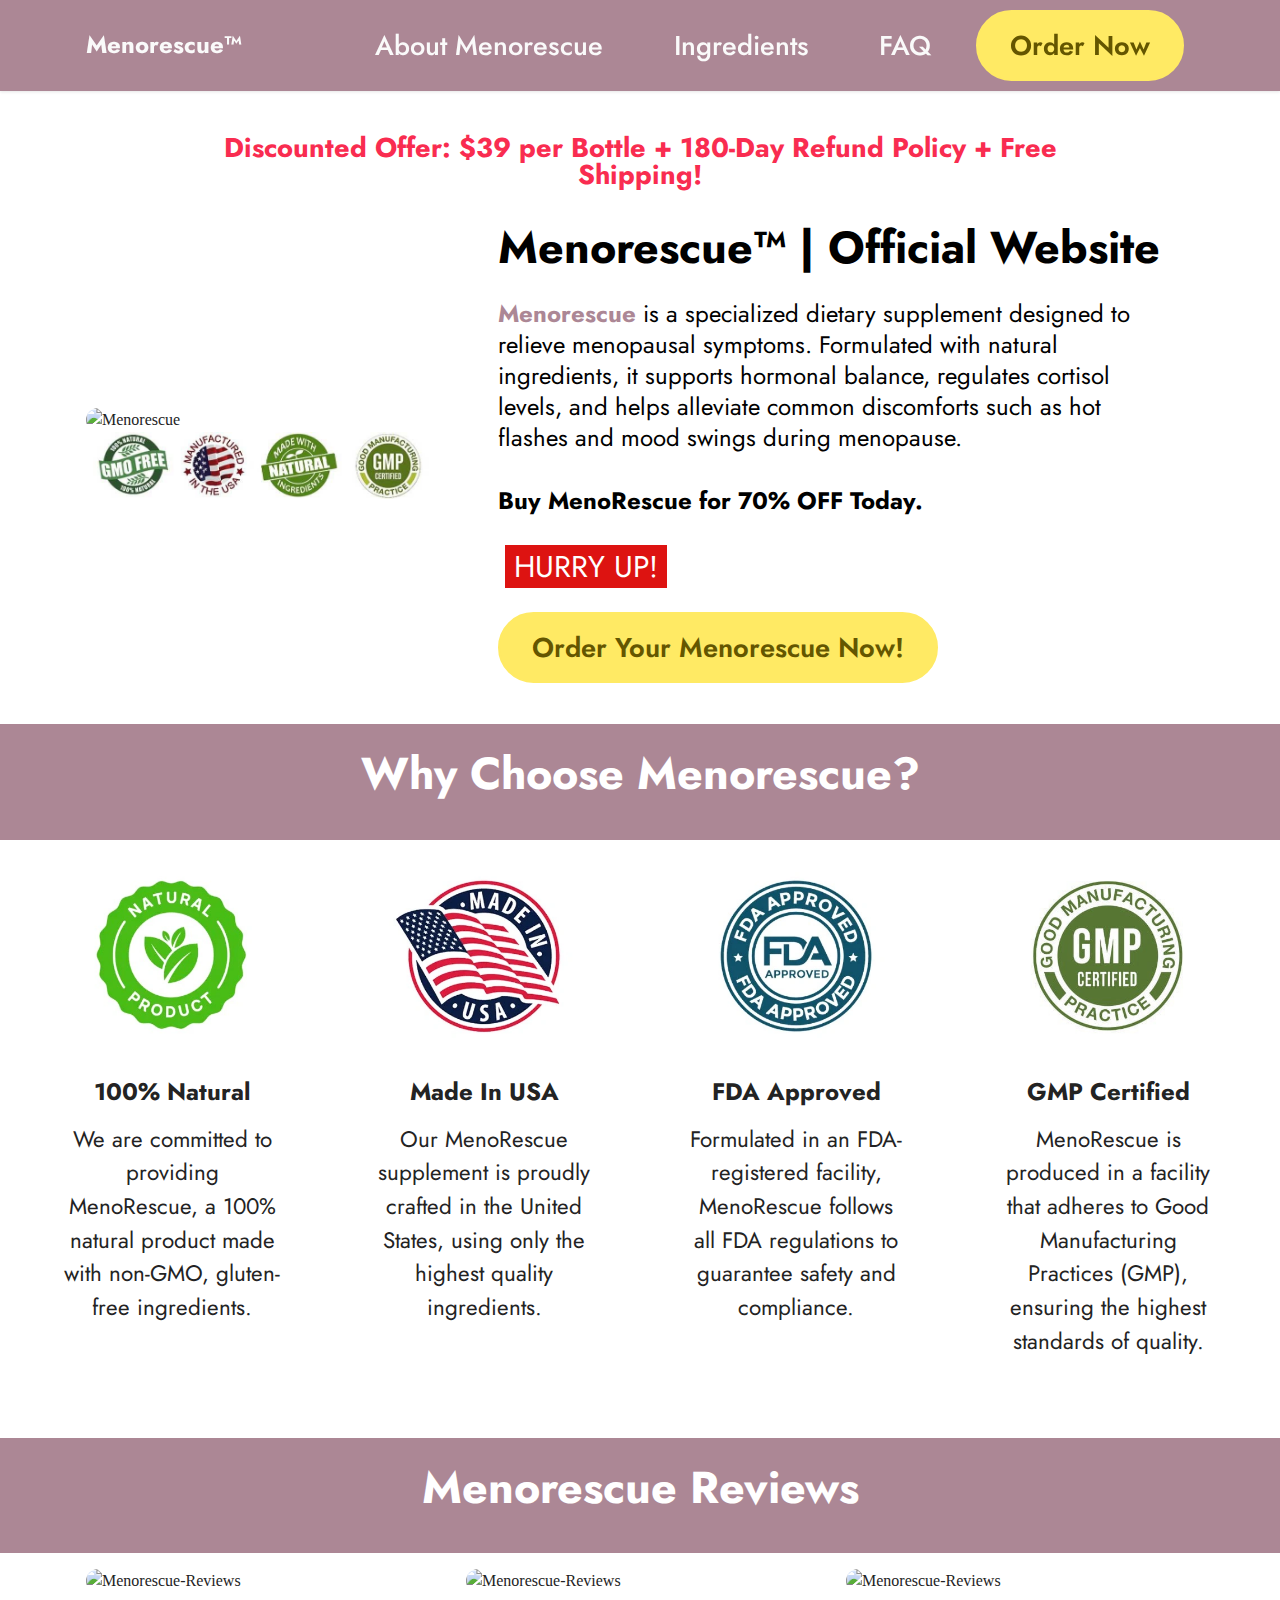
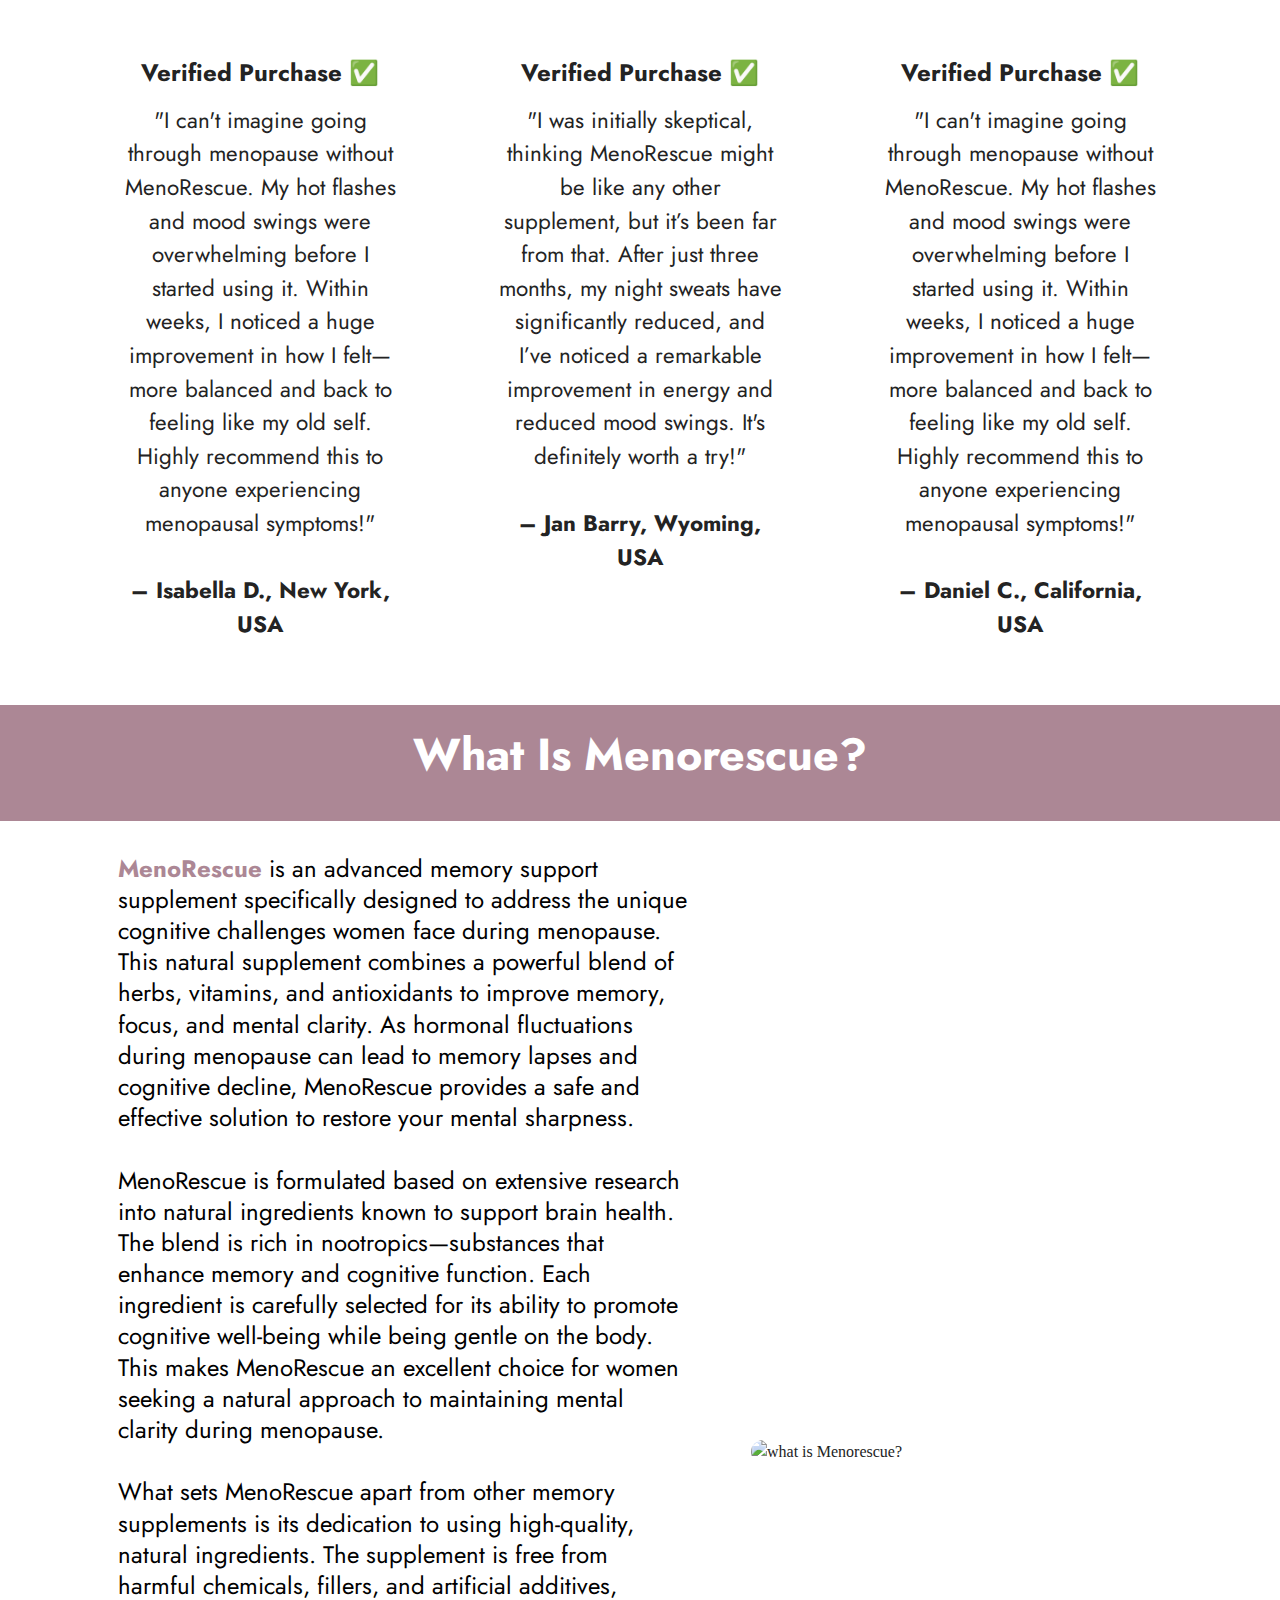
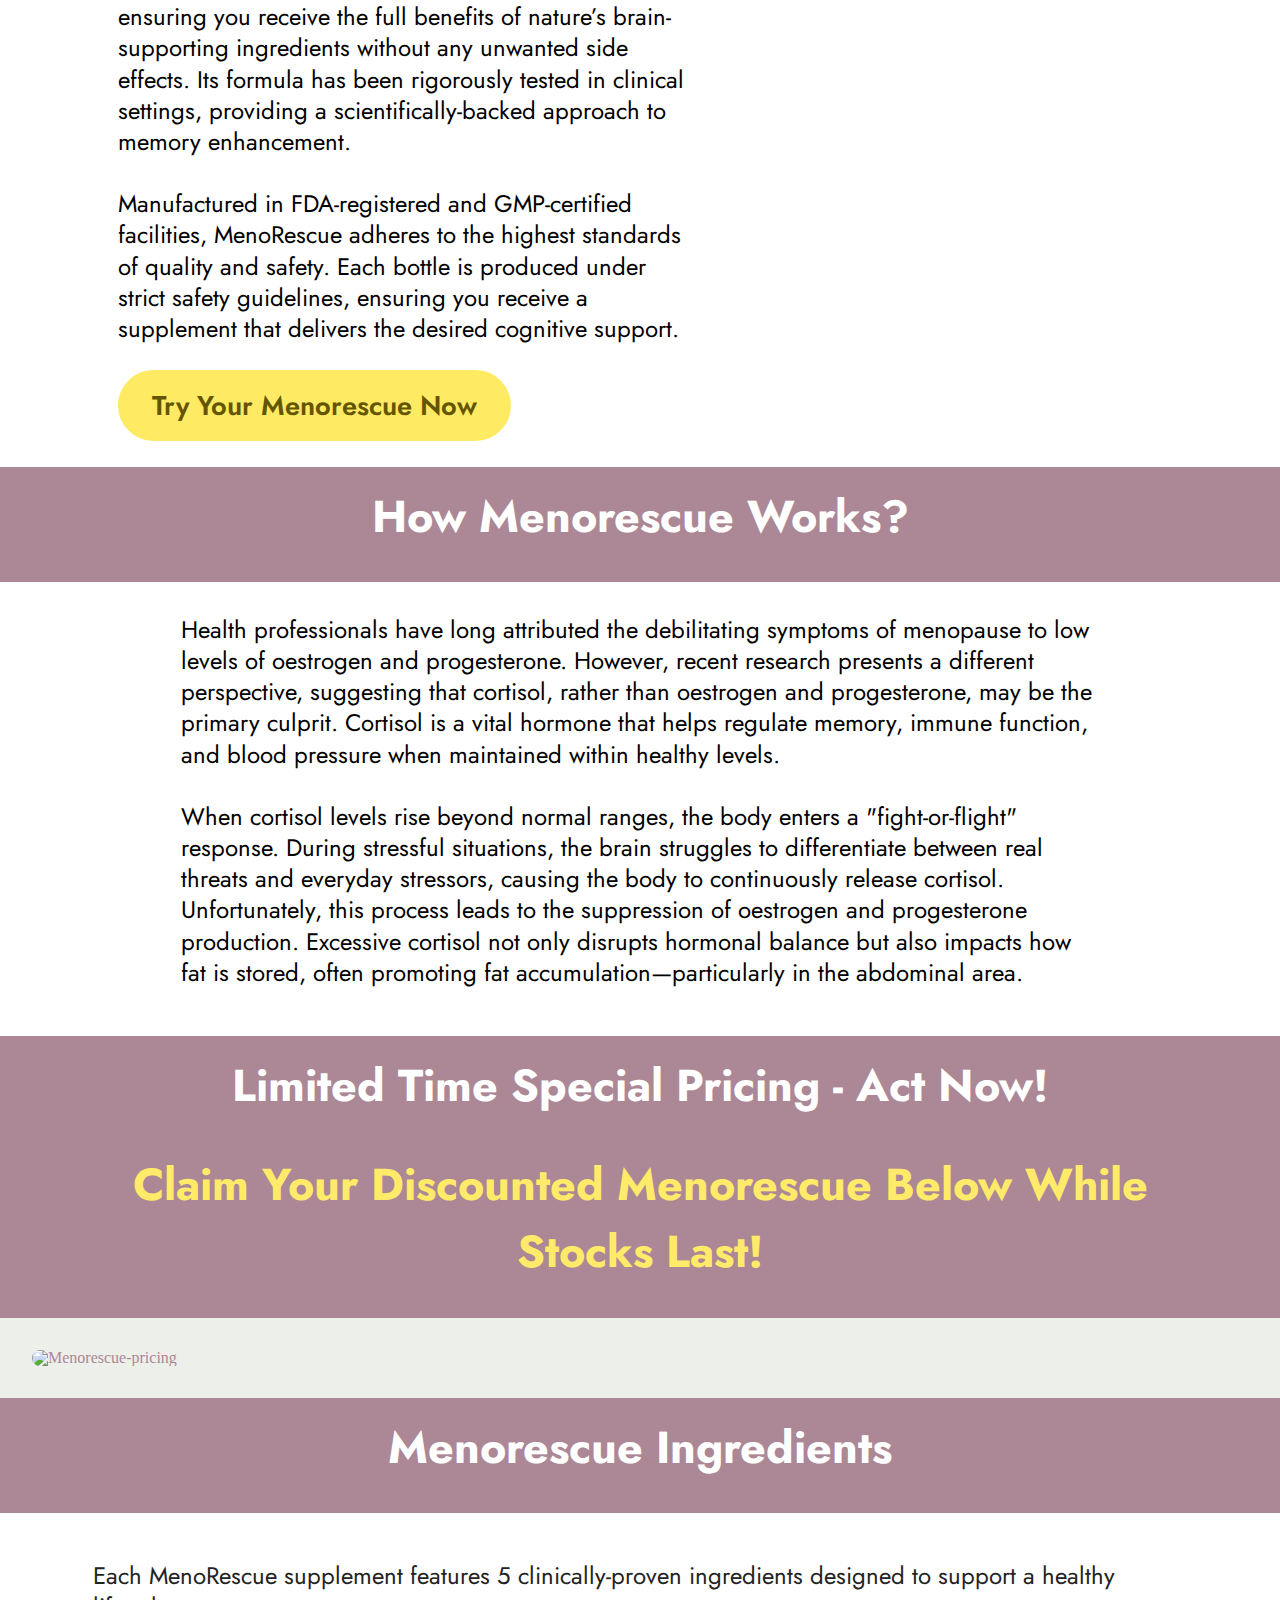
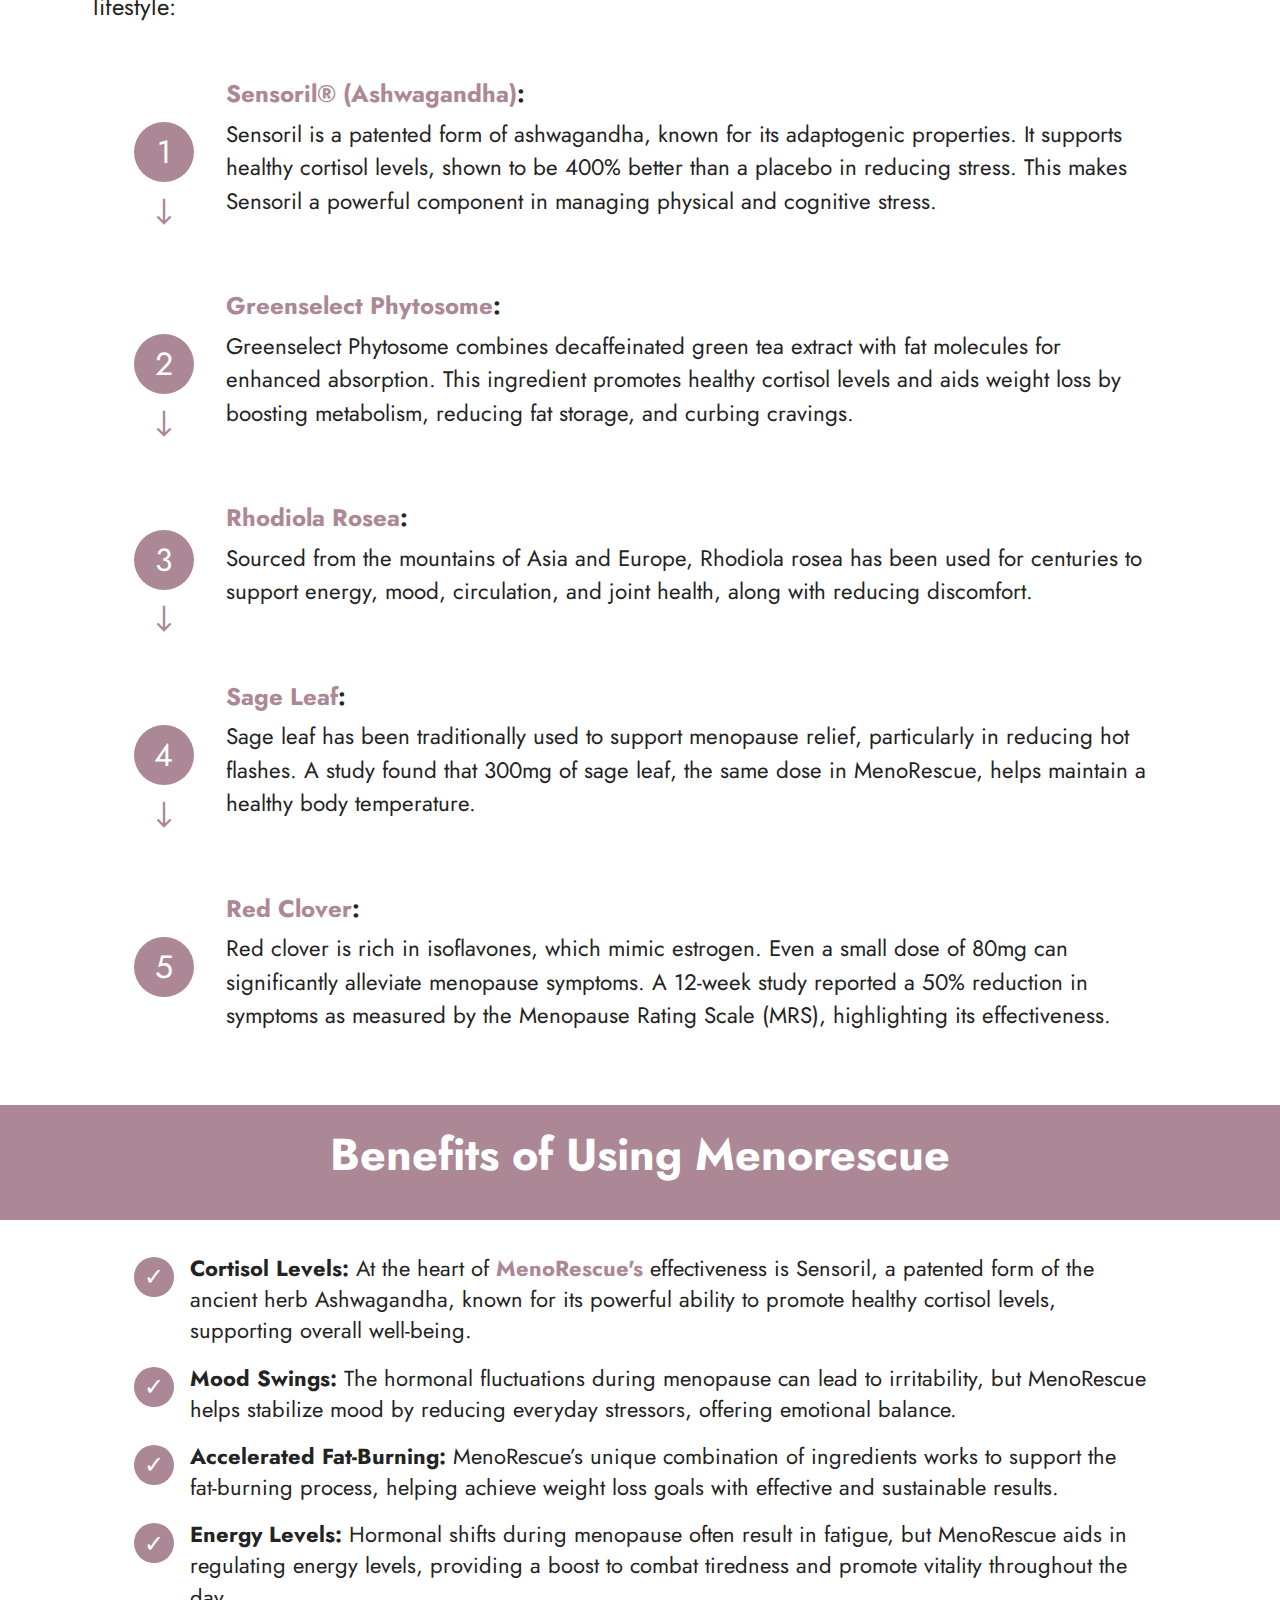
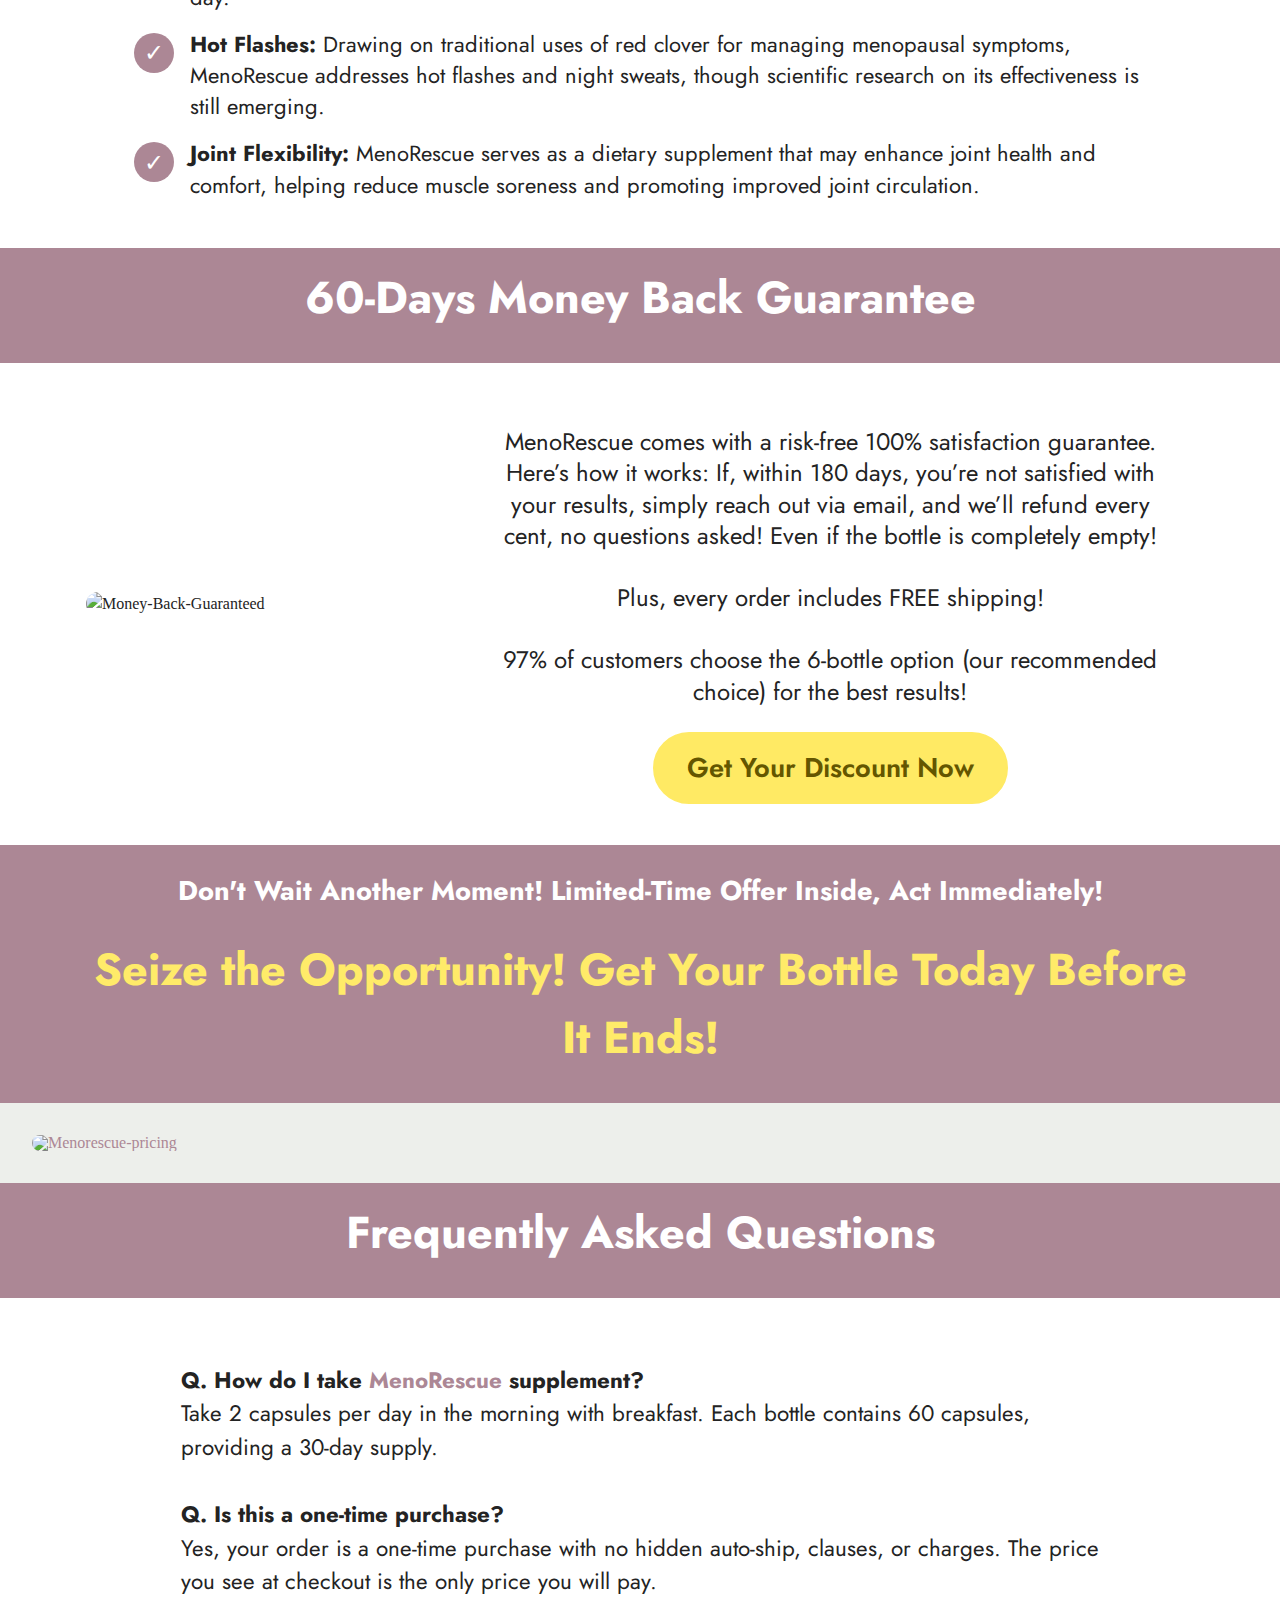
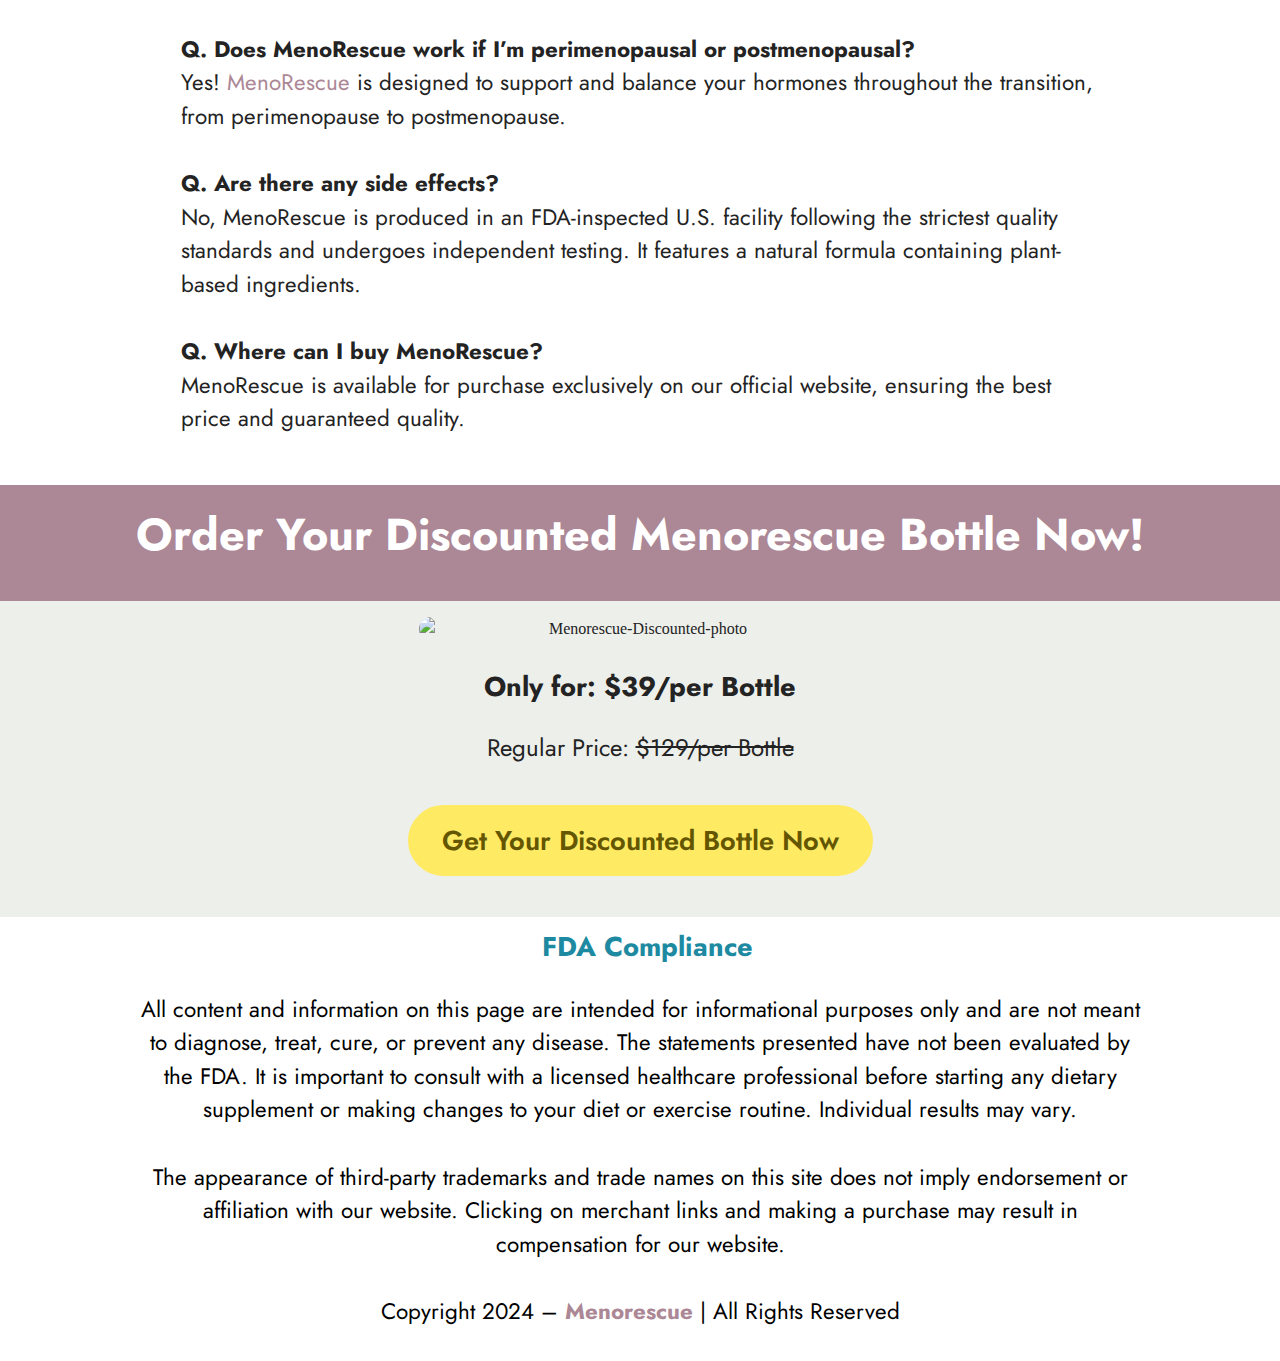
==== commit 0aeef0fc: "Add files via upload" ====
--- a/index.html
+++ b/index.html
@@ -1,1339 +1,748 @@
-<!DOCTYPE html>
-<html lang="en">
- <head>
-  <!-- Site made with Mobirise Website Builder v5.8.14, https://mobirise.com -->
-  <meta charset="utf-8"/>
-  <meta content="IE=edge" http-equiv="X-UA-Compatible"/>
-  <meta content="Mobirise v5.8.14, mobirise.com" name="generator"/>
-  <meta content="summary_large_image" name="twitter:card"/>
-  <meta content="assets/images/index-meta.png" name="twitter:image:src">
-   <meta content="assets/images/index-meta.png" property="og:image"/>
- 
-   <meta content="width=device-width, initial-scale=1, minimum-scale=1" name="viewport"/>
-   <link href="assets/images/bottle-ing-1-815x571.jpg" rel="shortcut icon" type="image/x-icon"/>
-   <meta content="Buy BioVanish from the official website. Explore reviews, discounts, and sale prices on the original BioVanish supplement today for just $39/bottle!" name="description"/>
-   
-   <meta content="en-US" http-equiv="content-language"/>
-   <title>
-   BioVanish™ Supplement | Official Website – Only $39/Bottle
-   </title>
-   <meta name="google-site-verification" content="KNgZCDuDso5yqFQIdQHjaf1iaFaMuTITxQ6dmg64-9w" />
-   <meta name="keywords" content="biovanish, bio vanish, biovanish wellme, biovanish discount, biovanish official website, biovanish reviews, biovanish buy, biovanish original, biovanish usa, biovanish supplement" />
-<meta http-equiv="content-language" content="en-US">
-
-<link rel="canonical" href="https://rohtash101.github.io/biovanish-buy/" />
-<meta name="robots" content="follow, index, max-snippet:-1, max-video-preview:-1, max-image-preview:large"/>
-<meta property="og:type" content="website" />
-<meta property="og:title" content="BioVanish® | Official Site – Support for Hearing Relief" />
-<meta property="og:description" content="Buy BioVanish from the official website. Explore reviews, discounts, and sale prices on the original BioVanish supplement today for just $39/bottle!" />
-<meta property="og:url" content="https://rohtash101.github.io/biovanish-buy/" />
-<meta property="og:image" content="https://rohtash101.github.io/biovanish-buy/assets/images/bottle-ing-1-815x571.jpg" />
-<meta property="og:site_name" content="BioVanish" />
-   
-   <script type="application/ld+json">
-{
-  "@context": "https://schema.org/", 
-  "@type": "Product", 
-  "name": "BioVanish",
-  "image": "https://rohtash101.github.io/biovanish-buy/assets/images/bottle-ing-1-815x571.jpg",
-  "description": "Buy BioVanish from the official website. Explore reviews, discounts, and sale prices on the original BioVanish supplement today for just $39/bottle!"
-    "@type": "Brand",
-    "name": "BioVanish"
-  },
-  "sku": "",
-  "offers": {
-    "@type": "Offer",
-    "url": "https://rohtash101.github.io/biovanish-buy/",
-    "priceCurrency": "USD",
-    "price": "59",
-    "priceValidUntil": "2028-01-01",
-    "availability": "https://schema.org/InStock",
-    "itemCondition": "https://schema.org/NewCondition"
-  },
-  "aggregateRating": {
-    "@type": "AggregateRating",
-    "ratingValue": "5",
-    "bestRating": "5",
-    "worstRating": "4",
-    "ratingCount": "86750"
-  }
-}
-{
-  "@context": "https://schema.org",
-  "@type": "Organization",
-  "name": "BioVanish",
-  "alternateName": "BioVanish Official Website",
-  "url": "https://rohtash101.github.io/biovanish-buy",
-  "logo": "https://rohtash101.github.io/biovanish-buy/assets/images/bottle-ing-1-815x571.jpg",
-  "contactPoint": {
-    "@type": "ContactPoint",
-    "telephone": "1-800-888-8778",
-    "contactType": "technical support",
-    "contactOption": "TollFree",
-    "areaServed": "US",
-    "availableLanguage": "en"
-  },
-}
-</script>
-   <link href="assets\css\mobirise2.css" rel="stylesheet"/>
-   <link href="assets\css\mobirise-icons.css" rel="stylesheet"/>
-   <link href="assets\css\bootstrap.min.css" rel="stylesheet"/>
-   <link href="assets\css\bootstrap-grid.min.css" rel="stylesheet"/>
-   <link href="assets\css\bootstrap-reboot.min.css" rel="stylesheet"/>
-   <link href="assets\css\style.css" rel="stylesheet"/>
-   <link href="assets\css\styles.css" rel="stylesheet"/>
-   <link href="assets\css\style.css" rel="stylesheet"/>
-   <link as="style" href="https://fonts.googleapis.com/css?family=Lexend:100,200,300,400,500,600,700,800,900&amp;display=swap" onload="this.onload=null;this.rel='stylesheet'" rel="preload"/>
-   <noscript>
-    <link href="assets\css\css" rel="stylesheet"/>
-   </noscript>
-   <link as="style" href="assets\css\mbr-additional.css" rel="preload"/>
-   <link href="assets\css\mbr-additional.css" rel="stylesheet" type="text/css"/>
-  </meta>
- </head>
- <body>
-  <section class="menu menu2 cid-sFF0ciwnEL" data-bs-version="5.1" id="menu2-0" once="menu">
-   <nav class="navbar navbar-dropdown navbar-fixed-top navbar-expand-lg"!important style="width:100%;">
-    <div class="container">
-     <div class="navbar-brand">
-      <span class="navbar-caption-wrap">
-       <a class="navbar-caption text-white text-primary display-2">
-        BioVanish™
-        <br/>
-       </a>
-      </span>
-     </div>
-     <button aria-controls="navbarNavAltMarkup" aria-expanded="false" aria-label="Toggle navigation" class="navbar-toggler" data-bs-target="#navbarSupportedContent" data-bs-toggle="collapse" data-target="#navbarSupportedContent" data-toggle="collapse" type="button">
-      <div class="hamburger">
-       <span>
-       </span>
-       <span>
-       </span>
-       <span>
-       </span>
-       <span>
-       </span>
-      </div>
-     </button>
-     <div class="collapse navbar-collapse" id="navbarSupportedContent">
-      <ul class="navbar-nav nav-dropdown" data-app-modern-menu="true">
-       <li class="nav-item">
-        <a class="nav-link link text-white text-primary display-4" href="#content4-6">
-         How its work ?
-        </a>
-       </li>
-       <li class="nav-item">
-        <a class="nav-link link text-white text-primary display-4" href="#content4-7">
-         Benifits
-        </a>
-       </li>
-       <li class="nav-item">
-        <a class="nav-link link text-white text-primary display-4" href="#content7-2">
-         Pricing
-        </a>
-       </li>
-      </ul>
-      <div class="navbar-buttons mbr-section-btn">
-       <a class="btn btn-warning display-4" href="https://81byw.com/bon1?iclid={gclid}">
-        <span class="mobi-mbri mobi-mbri-cart-add mbr-iconfont mbr-iconfont-btn">
-        </span>
-        Buy Now
-       </a>
-      </div>
-     </div>
-    </div>
-   </nav>
-  </section>
-  <section class="header11 cid-sFF0SGinka" data-bs-version="5.1" id="header11-1">
-   <div class="container">
-    <div class="row justify-content-center">
-     <div class="col-12 col-md-5 image-wrapper">
-      <a href="https://81byw.com/bon1?iclid={gclid}">
-       <img alt="BioVanish" class="w-100" src="assets\images\bottle-ing-1-815x571.jpg"/>
-      </a>
-     </div>
-     <div class="col-12 col-md">
-      <div class="text-wrapper text-center">
-       <h1 class="mbr-section-title mbr-fonts-style mb-3 display-5">
-        <strong>
-        </strong>
-        <div>
-         <strong>
-          <br/>
-         </strong>
-        </div>
-        <div>
-         <strong>
-          BioVanish™ | Fat-Burning Method
-         </strong>
-         <br/>
-        </div>
-       </h1>
-       <p class="mbr-text mbr-fonts-style display-7">
-        It's a delicious cocoa-flavored drink mix that's packed full of 9-c fats.
-        <br/>
-        <br/>
-        You mix it with a glass of water, milk, or milk alternative, then enjoy.
-        <br/>
-        <br/>
-        That's how you'll support healthy levels of BHB, to keep your cells burning fat for energy.
-        <br/>
-        <br/>
-        And it's not just 9-c fats that support healthy BHB.
-        <br/>
-        <br/>
-        <strong>
-         <u>
-          LIMITED OFFER.. Only $39/per bottle
-         </u>
-        </strong>
-        <br/>
-        <strong>
-         <u>
-          <br/>
-         </u>
-        </strong>
-        ⭐⭐⭐⭐⭐ 5.0/ 2432 reviews
-        <br/>
-       </p>
-       <div class="mbr-section-btn mt-3">
-        <a class="btn btn-warning display-4" href="https://81byw.com/bon1?iclid={gclid}">
-         Get your Discount ..
-        </a>
-        <a class="btn btn-secondary display-4" href="https://81byw.com/bon1?iclid={gclid}">
-         Offical Website
-         <br/>
-        </a>
-       </div>
-      </div>
-     </div>
-    </div>
-   </div>
-  </section>
-  <section class="gallery5 mbr-gallery cid-sFF3kfZheU" data-bs-version="5.1" id="gallery5-3">
-   <div class="container">
-    <div class="mbr-section-head">
-     <h3 class="mbr-section-title mbr-fonts-style align-center m-0 display-2">
-      <strong>
-       Why Choose BioVanish™ ?
-      </strong>
-     </h3>
-    </div>
-    <div class="row mbr-gallery mt-4">
-     <div class="col-12 col-md-6 col-lg-3 item gallery-image">
-      <div class="item-wrapper" data-bs-target="#uf23bsmLXC-modal" data-bs-toggle="modal" data-target="#uf23bsmLXC-modal" data-toggle="modal">
-       <img alt="gmp certified" class="w-100" data-bs-slide-to="0" data-bs-target="#lb-uf23bsmLXC" data-slide-to="0" data-target="#lb-uf23bsmLXC" src="assets\images\gmp-certified.png"/>
-       <div class="icon-wrapper">
-        <span class="mobi-mbri mobi-mbri-search mbr-iconfont mbr-iconfont-btn">
-        </span>
-       </div>
-      </div>
-      <h6 class="mbr-item-subtitle mbr-fonts-style align-center mb-2 mt-2 display-7">
-       <strong>
-        GMP Certified
-       </strong>
-       <br/>
-       Good Manufacturing Practice certified ensure pharmaceutical grade quality.
-      </h6>
-     </div>
-     <div class="col-12 col-md-6 col-lg-3 item gallery-image">
-      <div class="item-wrapper" data-bs-target="#uf23bsmLXC-modal" data-bs-toggle="modal" data-target="#uf23bsmLXC-modal" data-toggle="modal">
-       <img alt="100% natural" class="w-100" data-bs-slide-to="1" data-bs-target="#lb-uf23bsmLXC" data-slide-to="1" data-target="#lb-uf23bsmLXC" src="assets\images\100-natural.png"/>
-       <div class="icon-wrapper">
-        <span class="mobi-mbri mobi-mbri-search mbr-iconfont mbr-iconfont-btn">
-        </span>
-       </div>
-      </div>
-      <h6 class="mbr-item-subtitle mbr-fonts-style align-center mb-2 mt-2 display-7">
-       <strong>
-        100% Natural
-       </strong>
-       <br/>
-       We are proud to say that BioVanish are All Natural, Non-GMO and Gluten-Free.
-      </h6>
-     </div>
-     <div class="col-12 col-md-6 col-lg-3 item gallery-image">
-      <div class="item-wrapper" data-bs-target="#uf23bsmLXC-modal" data-bs-toggle="modal" data-target="#uf23bsmLXC-modal" data-toggle="modal">
-       <img alt="made in usa" class="w-100" data-bs-slide-to="2" data-bs-target="#lb-uf23bsmLXC" data-slide-to="2" data-target="#lb-uf23bsmLXC" src="assets\images\made-in-usa.png"/>
-       <div class="icon-wrapper">
-        <span class="mobi-mbri mobi-mbri-search mbr-iconfont mbr-iconfont-btn">
-        </span>
-       </div>
-      </div>
-      <h6 class="mbr-item-subtitle mbr-fonts-style align-center mb-2 mt-2 display-7">
-       <strong>
-        MADE IN USA
-       </strong>
-       <br/>
-       Our BioVanish is proudly formulated in the United States of America.
-      </h6>
-     </div>
-     <div class="col-12 col-md-6 col-lg-3 item gallery-image">
-      <div class="item-wrapper" data-bs-target="#uf23bsmLXC-modal" data-bs-toggle="modal" data-target="#uf23bsmLXC-modal" data-toggle="modal">
-       <img alt="fda approved" class="w-100" data-bs-slide-to="3" data-bs-target="#lb-uf23bsmLXC" data-slide-to="3" data-target="#lb-uf23bsmLXC" src="assets\images\fda-approved.png"/>
-       <div class="icon-wrapper">
-        <span class="mobi-mbri mobi-mbri-search mbr-iconfont mbr-iconfont-btn">
-        </span>
-       </div>
-      </div>
-      <h6 class="mbr-item-subtitle mbr-fonts-style align-center mb-2 mt-2 display-7">
-       <strong>
-        FDA Approved
-       </strong>
-       <br/>
-       BioVanish is formulated in a FDA registered facility which adheres to strict FDA regulations.
-      </h6>
-     </div>
-    </div>
-    <div aria-hidden="true" class="modal mbr-slider" id="uf23bsmLXC-modal" role="dialog" tabindex="-1">
-     <div class="modal-dialog" role="document">
-      <div class="modal-content">
-       <div class="modal-body">
-        <div class="carousel slide" data-bs-interval="5000" data-interval="5000" id="lb-uf23bsmLXC">
-         <div class="carousel-inner">
-          <div class="carousel-item active">
-           <img alt="Mobirise Website Builder" class="d-block w-100" src="assets\images\gmp-certified.png"/>
-          </div>
-          <div class="carousel-item">
-           <img alt="Mobirise Website Builder" class="d-block w-100" src="assets\images\100-natural.png"/>
-          </div>
-          <div class="carousel-item">
-           <img alt="Mobirise Website Builder" class="d-block w-100" src="assets\images\made-in-usa.png"/>
-          </div>
-          <div class="carousel-item">
-           <img alt="Mobirise Website Builder" class="d-block w-100" src="assets\images\fda-approved.png"/>
-          </div>
-         </div>
-         <ol class="carousel-indicators">
-          <li class="active" data-bs-slide-to="0" data-bs-target="#lb-uf23bsmLXC" data-slide-to="0" data-target="#lb-uf23bsmLXC">
-          </li>
-          <li data-bs-slide-to="1" data-bs-target="#lb-uf23bsmLXC" data-slide-to="1" data-target="#lb-uf23bsmLXC">
-          </li>
-          <li data-bs-slide-to="2" data-bs-target="#lb-uf23bsmLXC" data-slide-to="2" data-target="#lb-uf23bsmLXC">
-          </li>
-          <li data-bs-slide-to="3" data-bs-target="#lb-uf23bsmLXC" data-slide-to="3" data-target="#lb-uf23bsmLXC">
-          </li>
-         </ol>
-         <a aria-label="Close" class="close" data-bs-dismiss="modal" data-dismiss="modal" href="" role="button">
-         </a>
-         <a class="carousel-control-prev carousel-control" data-bs-slide="prev" data-slide="prev" href="#lb-uf23bsmLXC" role="button">
-          <span aria-hidden="true" class="mobi-mbri mobi-mbri-arrow-prev">
-          </span>
-          <span class="sr-only visually-hidden">
-           Previous
-          </span>
-         </a>
-         <a class="carousel-control-next carousel-control" data-bs-slide="next" data-slide="next" href="#lb-uf23bsmLXC" role="button">
-          <span aria-hidden="true" class="mobi-mbri mobi-mbri-arrow-next">
-          </span>
-          <span class="sr-only visually-hidden">
-           Next
-          </span>
-         </a>
-        </div>
-       </div>
-      </div>
-     </div>
-    </div>
-   </div>
-  </section>
-  <section class="image1 cid-sFF75ZhH2d" data-bs-version="5.1" id="image1-b">
-   <div class="container">
-    <div class="row align-items-center">
-     <div class="col-12 col-lg-4">
-      <div class="image-wrapper">
-       <img alt="BioVanish 1 bottle" src="assets\images\bottle-762x854.png"/>
-      </div>
-     </div>
-     <div class="col-12 col-lg">
-      <div class="text-wrapper">
-       <h3 class="mbr-section-title mbr-fonts-style mb-3 display-2">
-        <strong>
-         What is BioVanish™ ?
-        </strong>
-       </h3>
-       <p class="mbr-text mbr-fonts-style display-7">
-        BioVanish is a supplement designed for weight loss which asserts to replicate the impacts of the ketogenic diet. This enables individuals to stick to their usual eating patterns with little alteration.
-        <br/>
-        <br/>
-        The keto diet, short for the ketogenic plan, is recognized for its high-fat, low-carb approach to nutrition. This dietary strategy has demonstrated potential in supporting weight loss as well as managing specific health issues like diabetes and epilepsy. Nonetheless, adhering to the stringent rules of the keto diet can pose challenges for some individuals.
-        <br/>
-        <br/>
-        BioVanish aims to revolutionize weight loss in dairy farming by introducing a unique strategy that aims to mimic the benefits of the keto diet, increasing the body's ketone levels. This process kicks in when the body switches from using carbs to using fat as its primary energy source.
-        <br/>
-        <br/>
-        According to reports, the formula contains natural dairy-based components that aid in this procedure. For instance, beta-hydroxybutyrate (BHB), a ketone found in many supplements designed for a keto diet, is among the ingredients utilized.
-        <br/>
-       </p>
-      </div>
-     </div>
-    </div>
-   </div>
-  </section>
-  <section class="image2 cid-uf0VCLzohX" data-bs-version="5.1" id="image2-15">
-   <div class="container">
-    <div class="row align-items-center">
-     <div class="col-12 col-lg-4">
-      <div class="image-wrapper">
-       <img alt="keto-diet review" src="assets\images\woman-abs-387x504.jpg"/>
-      </div>
-     </div>
-     <div class="col-12 col-lg">
-      <div class="text-wrapper">
-       <h3 class="mbr-section-title mbr-fonts-style mb-3 display-2">
-        <strong>
-         Dairy Farm Weight Loss Method.
-        </strong>
-       </h3>
-       <p class="mbr-text mbr-fonts-style display-7">
-        It's a delicious cocoa-flavored drink mix that's packed full of 9-c fats.
-        <br/>
-        <strong>
-         "9-c Fats" send a message to your body to produce more BHB.
-        </strong>
-        <br/>
-        <br/>
-        It's important to keep in mind that maintaining adequate levels of BHB in your body will allow your cells to recognize body fat as a valuable fuel source. This will enable them to efficiently burn your body fat.
-        <br/>
-        <br/>
-        That's why I'm so excited about this Dairy Farm weight loss method.
-        <br/>
-        <br/>
-        All dairy items found in supermarkets are pasteurized to ensure their safety before being put up for sale. This pasteurization step eliminates 9-c fats. The only type of milk that contains these fat molecules known for reducing belly fat is fresh, unpasteurized milk.
-        <br/>
-       </p>
-      </div>
-     </div>
-    </div>
-   </div>
-  </section>
-  <section class="content4 cid-ubYgiwVO55" data-bs-version="5.1" id="content7-2">
-   <div class="container">
-    <div class="row justify-content-center">
-     <div class="title col-md-12 col-lg-10">
-      <h3 class="mbr-section-title mbr-fonts-style align-center mb-4 display-2">
-       <strong>
-        Limited Time Special Pricing - Act Now!
-       </strong>
-       <br/>
-      </h3>
-      <h4 class="mbr-section-subtitle align-center mbr-fonts-style mb-4 display-5">
-       <strong>
-        Secure Your Reserved BioVanish  While Stocks Last
-       </strong>
-      </h4>
-     </div>
-    </div>
-   </div>
-  </section>
-  <section class="gallery5 mbr-gallery cid-ubYgbigooo" data-bs-version="5.1" id="content5-1">
-   <div class="container">
-    <div class="row mbr-gallery mt-4">
-     <div class="col-12 col-md-6 col-lg-4 item gallery-image">
-      <a href="https://81byw.com/bon1?iclid={gclid}">
-       <img alt="BioVanish- 1 Bottle" class="w-100 JCB_Price" data-bs-slide-to="0" data-slide-to="0" src="assets\images\biovanish-1-bottle.webp" title="BioVanish"/>
-       <br/>
-      </a>
-     </div>
-     <div class="col-12 col-md-6 col-lg-4 item gallery-image">
-      <a href="https://81byw.com/bon1?iclid={gclid}">
-       <img alt="BioVanish 3 Bottles" class="w-100 JCB_Price" data-bs-slide-to="1" data-slide-to="1" src="assets\images\biovanish-3-bottle.webp" title="BioVanish"/>
-       <br/>
-      </a>
-     </div>
-     <div class="col-12 col-md-6 col-lg-4 item gallery-image">
-      <a href="https://81byw.com/bon1?iclid={gclid}">
-       <img alt="BioVanish- 6 Bottles" class="w-100 JCB_Price" data-bs-slide-to="2" data-slide-to="2" src="assets\images\biovanish-6-bottle.webp" title="BioVanish"/>
-       <br/>
-      </a>
-     </div>
-    </div>
-    <div aria-hidden="true" class="modal mbr-slider" id="uf23btrqdV-modal" role="dialog" tabindex="-1">
-     <div class="modal-dialog" role="document">
-      <a href="/">
-      </a>
-      <div class="modal-content">
-       <div class="modal-body">
-        <div class="carousel slide carousel-fade" data-bs-interval="4000" data-bs-ride="carousel" data-interval="4000" data-ride="carousel" id="lb-uf23btrqdV">
-         <a href="/">
-          <div class="carousel-inner">
-           <div class="carousel-item active">
-            <img alt="" class="d-block w-100" src="assets\images\biovanish-1-bottle.webp"/>
-           </div>
-           <div class="carousel-item">
-            <img alt="" class="d-block w-100" src="assets\images\biovanish-3-bottle.webp"/>
-           </div>
-           <div class="carousel-item">
-            <img alt="" class="d-block w-100" src="assets\images\biovanish-6-bottle.webp"/>
-           </div>
-          </div>
-          <ol class="carousel-indicators">
-           <li class="active" data-bs-slide-to="0" data-bs-target="#lb-uf23btrqdV" data-slide-to="0" data-target="#lb-uf23btrqdV">
-           </li>
-           <li data-bs-slide-to="1" data-bs-target="#lb-uf23btrqdV" data-slide-to="1" data-target="#lb-uf23btrqdV">
-           </li>
-           <li data-bs-slide-to="2" data-bs-target="#lb-uf23btrqdV" data-slide-to="2" data-target="#lb-uf23btrqdV">
-           </li>
-          </ol>
-         </a>
-         <a aria-label="Close" class="close" data-bs-dismiss="modal" data-dismiss="modal" href="" role="button">
-         </a>
-         <a class="carousel-control-prev carousel-control" data-bs-slide="prev" data-slide="prev" href="#lb-uf23btrqdV" role="button">
-          <span aria-hidden="true" class="mobi-mbri mobi-mbri-arrow-prev">
-          </span>
-          <span class="sr-only visually-hidden">
-           Previous
-          </span>
-         </a>
-         <a class="carousel-control-next carousel-control" data-bs-slide="next" data-slide="next" href="#lb-uf23btrqdV" role="button">
-          <span aria-hidden="true" class="mobi-mbri mobi-mbri-arrow-next">
-          </span>
-          <span class="sr-only visually-hidden">
-           Next
-          </span>
-         </a>
-        </div>
-       </div>
-      </div>
-     </div>
-    </div>
-   </div>
-  </section>
-  <section class="content5 cid-ubYkVNKNdN" data-bs-version="5.1" id="content5-3">
-   <div class="container">
-    <div class="row justify-content-center">
-     <div class="col-md-12 col-lg-11 JCB">
-      <div class="WarningBox">
-       <img alt="Metanail Serum Pro Limited Time Offer" src="assets\images\warning-1.png"/>
-      </div>
-      <p class="mbr-text mbr-fonts-style display-7">
-       <font style="font-size:25px">
-        <font style="font-size:27px">
-         <strong>
-          WARNING:
-         </strong>
-        </font>
-        Stock levels of
-        <strong>
-         BioVanish™
-        </strong>
-        are limited Accept your reserved pouch above NOW before your discount expires.
-       </font>
-      </p>
-     </div>
-    </div>
-   </div>
-  </section>
-  <section class="content4 cid-ubYsIiK0HN" data-bs-version="5.1" id="content4-6">
-   <div class="container">
-    <div class="row justify-content-center">
-     <div class="title col-md-12 col-lg-10">
-      <h3 class="mbr-section-title mbr-fonts-style align-center mb-4 display-2">
-       How Does BioVanish Formula Work?
-      </h3>
-     </div>
-    </div>
-   </div>
-  </section>
-  <section class="content5 cid-ubYsCIzTNW" data-bs-version="5.1" id="content5-4">
-   <div class="container-fluid">
-    <div class="row justify-content-center">
-     <div class="col-md-12 col-lg-10">
-      <p class="mbr-text mbr-fonts-style display-7">
-       The dairy farming technique promotes a crucial enzyme in the body called beta-hydroxybutyric acid, also known as BHB. Insufficient levels of BHB can hinder the body from utilizing fat for energy, whether you are on a strict diet or engaging in intense workouts.
-       <br/>
-       BHB communicates with the mitochondria within your cells, signaling them to metabolize fat for energy. Therefore, to promote fat burning, it is essential to maintain the right balance of BHB levels, and this is precisely the mechanism by which BioVanish operates.
-       <br/>
-       <br/>
-       In order to achieve this, the weight loss technique used on dairy farms makes use of raw dairy items that are rich in a specific fat molecule known as 9-c fats, which typically consist of 9 carbon atoms. These 9-c fats play a crucial role in signaling the body to increase the production of BHB. Since consuming large quantities of raw milk may not be practical, BioVanish opts to obtain 9-c fats from an alternative source, which is premium coconut extract.
-       <br/>
-       This passage is packed with 9-carbon fats and has been shown to assist in increasing BHB levels even without the need to follow a ketogenic diet.
-       <br/>
-       <br/>
-       As time goes by, this process will trigger the liberation of fatty acids from the stored fat in your body as your body begins to prioritize utilizing fat for energy over carbohydrates. Consequently, this results in beneficial and enduring weight reduction, increased levels of energy, and various other advantages.
-       <br/>
-       <br/>
-       Thousands of people worldwide use BioVanish to safely achieve weight loss without starvation diets or spending hours on a treadmill. This effective technique can assist in shedding 10, 20, or even more than 30 pounds.
-       <br/>
-      </p>
-     </div>
-    </div>
-   </div>
-  </section>
-  <section class="testimonails3 carousel slide testimonials-slider cid-sFF3oey64R" data-bs-interval="false" data-bs-version="5.1" data-interval="false" id="testimonials3-5">
-   <div class="text-center container">
-    <h3 class="mb-4 mbr-fonts-style display-2">
-     <strong>
-      Real BioVanish Users.
-     </strong>
-     <div>
-      <strong>
-       Real Life-Changing Results.
-      </strong>
-     </div>
-    </h3>
-    <div class="carousel slide" data-bs-interval="8000" data-bs-ride="carousel" data-interval="8000" data-keyboard="false" data-pause="true" data-ride="carousel" role="listbox">
-     <div class="carousel-inner">
-      <div class="carousel-item">
-       <div class="user col-md-8">
-        <div class="user_image">
-         <img alt="face 1" src="assets\images\testimonial-face3-1-288x288.png"/>
-        </div>
-        <div class="user_text mb-4">
-         <p class="mbr-fonts-style display-7">
-          <br/>
-          "I am so impressed! I usually don't trust online products that claim big results, but this one is the real deal! I've actually lost 25 pounds thanks to this product. It has truly helped me succeed in my weight loss journey after many failed attempts."
-          <br/>
-         </p>
-        </div>
-        <div class="user_name mbr-fonts-style mb-2 display-7">
-         <strong>
-          ⭐⭐⭐⭐⭐ Verified Purchase
-         </strong>
-        </div>
-        <div class="user_desk mbr-fonts-style display-7">
-         <strong>
-          - Daniel C. - California, USA
-         </strong>
-        </div>
-       </div>
-      </div>
-      <div class="carousel-item">
-       <div class="user col-md-8">
-        <div class="user_image">
-         <img alt="face 2" src="assets\images\testimonial-face2-1-288x288.png"/>
-        </div>
-        <div class="user_text mb-4">
-         <p class="mbr-fonts-style display-7">
-          Having used this product regularly for several months, I must say that I absolutely adore it. When I experience excessive bloating, I also take them after lunch and notice a significant improvement right away. This product has been a gamechanger for me, especially since I often battle with feeling bloated and uncomfortable, regardless of what I eat.
-          <br/>
-         </p>
-        </div>
-        <div class="user_name mbr-fonts-style mb-2 display-7">
-         <strong>
-          ⭐⭐⭐⭐⭐ Verified Purchase
-         </strong>
-        </div>
-        <div class="user_desk mbr-fonts-style display-7">
-         - Isabella D. - New York, USA
-        </div>
-       </div>
-      </div>
-      <div class="carousel-item">
-       <div class="user col-md-8">
-        <div class="user_image">
-         <img alt="face 3" src="assets\images\selena-kelly.webp"/>
-        </div>
-        <div class="user_text mb-4">
-         <p class="mbr-fonts-style display-7">
-          Using the Biovanish capsule daily has been truly transformative for me. It almost feels like a magic trick how my flabby arms and belly have melted away. It's hard to believe that something so simple could have such remarkable results. I have gone down three dress sizes and I am thrilled with my new, more toned body. I am incredibly grateful for the positive change it has brought.
-          <br/>
-         </p>
-        </div>
-        <div class="user_name mbr-fonts-style mb-2 display-7">
-         <strong>
-          ⭐⭐⭐⭐⭐ Verified Purchase
-         </strong>
-        </div>
-        <div class="user_desk mbr-fonts-style display-7">
-         - Jan Barry - Wyoming, USA
-        </div>
-       </div>
-      </div>
-     </div>
-     <div class="carousel-controls">
-      <a class="carousel-control-prev" data-bs-slide="prev" data-slide="prev" role="button">
-       <span aria-hidden="true" class="mobi-mbri mobi-mbri-arrow-prev mbr-iconfont">
-       </span>
-       <span class="sr-only visually-hidden">
-        Previous
-       </span>
-      </a>
-      <a class="carousel-control-next" data-bs-slide="next" data-slide="next" role="button">
-       <span aria-hidden="true" class="mobi-mbri mobi-mbri-arrow-next mbr-iconfont">
-       </span>
-       <span class="sr-only visually-hidden">
-        Next
-       </span>
-      </a>
-     </div>
-    </div>
-   </div>
-  </section>
-  <section class="features16 cid-ubYsEM6GmM" data-bs-version="5.1" id="features17-5">
-   <div class="container">
-    <div class="content-wrapper">
-     <div class="row align-items-center">
-      <div class="col-12 col-lg-4">
-       <div class="image-wrapper">
-        <img alt="100% money back granteed" src="assets\images\100-money-back-guaranteed-350x350.png"/>
-       </div>
-      </div>
-      <div class="col-12 col-lg">
-       <div class="text-wrapper">
-        <h6 class="card-title mbr-fonts-style display-5">
-         <strong>
-          100% Satisfaction
-         </strong>
-         <div>
-          <strong>
-           180-Day Money Back Guarantee
-          </strong>
-         </div>
-        </h6>
-        <p class="mbr-text mbr-fonts-style mb-4 display-7">
-         You will have the opportunity to try out the BioVanish for a duration of three months. In case you belong to the 0.3% who do not find it satisfactory, you can request a complete refund.
-         <br/>
-         Think of this as a test scenario for situations where outcomes may not meet your expectations. BioVanish might be effective, but if it doesn't deliver the desired results, you are entitled to request a refund.
-        </p>
-        <div class="mbr-section-btn mt-3">
-         <a class="btn btn-warning display-7" href="https://81byw.com/bon1?iclid={gclid}">
-          Get BioVanish  Now...
-         </a>
-        </div>
-       </div>
-      </div>
-     </div>
-    </div>
-   </div>
-  </section>
-  <section class="content4 cid-ueBM37MF8Z" data-bs-version="5.1" id="content7-11">
-   <div class="container">
-    <div class="row justify-content-center">
-     <div class="title col-md-12 col-lg-10">
-      <h3 class="mbr-section-title mbr-fonts-style align-center mb-4 display-2">
-       <strong>
-        Limited Time Special Pricing - Act Now!
-       </strong>
-       <br/>
-      </h3>
-      <h4 class="mbr-section-subtitle align-center mbr-fonts-style mb-4 display-5">
-       <strong>
-        Secure Your Reserved BioVanish  While Stocks Last
-       </strong>
-      </h4>
-     </div>
-    </div>
-   </div>
-  </section>
-  <section class="gallery5 mbr-gallery cid-ueBM8iyf9A" data-bs-version="5.1" id="content5-12">
-   <div class="container">
-    <div class="row mbr-gallery mt-4">
-     <div class="col-12 col-md-6 col-lg-4 item gallery-image">
-      <a href="https://81byw.com/bon1?iclid={gclid}">
-       <img alt="BioVanish- 1 Bottle" class="w-100 JCB_Price" data-bs-slide-to="0" data-slide-to="0" src="assets\images\biovanish-1-bottle.webp" title="BioVanish"/>
-       <br/>
-      </a>
-     </div>
-     <div class="col-12 col-md-6 col-lg-4 item gallery-image">
-      <a href="https://81byw.com/bon1?iclid={gclid}">
-       <img alt="BioVanish 3 Bottles" class="w-100 JCB_Price" data-bs-slide-to="1" data-slide-to="1" src="assets\images\biovanish-3-bottle.webp" title="BioVanish"/>
-       <br/>
-      </a>
-     </div>
-     <div class="col-12 col-md-6 col-lg-4 item gallery-image">
-      <a href="https://81byw.com/bon1?iclid={gclid}">
-       <img alt="BioVanish- 6 Bottles" class="w-100 JCB_Price" data-bs-slide-to="2" data-slide-to="2" src="assets\images\biovanish-6-bottle.webp" title="BioVanish"/>
-       <br/>
-      </a>
-     </div>
-    </div>
-    <div aria-hidden="true" class="modal mbr-slider" id="uf23buQiIw-modal" role="dialog" tabindex="-1">
-     <div class="modal-dialog" role="document">
-      <a href="/">
-      </a>
-      <div class="modal-content">
-       <div class="modal-body">
-        <div class="carousel slide carousel-fade" data-bs-interval="4000" data-bs-ride="carousel" data-interval="4000" data-ride="carousel" id="lb-uf23buQiIw">
-         <a href="/">
-          <div class="carousel-inner">
-           <div class="carousel-item active">
-            <img alt="" class="d-block w-100" src="assets\images\biovanish-1-bottle.webp"/>
-           </div>
-           <div class="carousel-item">
-            <img alt="" class="d-block w-100" src="assets\images\biovanish-3-bottle.webp"/>
-           </div>
-           <div class="carousel-item">
-            <img alt="" class="d-block w-100" src="assets\images\biovanish-6-bottle.webp"/>
-           </div>
-          </div>
-          <ol class="carousel-indicators">
-           <li class="active" data-bs-slide-to="0" data-bs-target="#lb-uf23buQiIw" data-slide-to="0" data-target="#lb-uf23buQiIw">
-           </li>
-           <li data-bs-slide-to="1" data-bs-target="#lb-uf23buQiIw" data-slide-to="1" data-target="#lb-uf23buQiIw">
-           </li>
-           <li data-bs-slide-to="2" data-bs-target="#lb-uf23buQiIw" data-slide-to="2" data-target="#lb-uf23buQiIw">
-           </li>
-          </ol>
-         </a>
-         <a aria-label="Close" class="close" data-bs-dismiss="modal" data-dismiss="modal" href="" role="button">
-         </a>
-         <a class="carousel-control-prev carousel-control" data-bs-slide="prev" data-slide="prev" href="#lb-uf23buQiIw" role="button">
-          <span aria-hidden="true" class="mobi-mbri mobi-mbri-arrow-prev">
-          </span>
-          <span class="sr-only visually-hidden">
-           Previous
-          </span>
-         </a>
-         <a class="carousel-control-next carousel-control" data-bs-slide="next" data-slide="next" href="#lb-uf23buQiIw" role="button">
-          <span aria-hidden="true" class="mobi-mbri mobi-mbri-arrow-next">
-          </span>
-          <span class="sr-only visually-hidden">
-           Next
-          </span>
-         </a>
-        </div>
-       </div>
-      </div>
-     </div>
-    </div>
-   </div>
-  </section>
-  <section class="content4 cid-ucqU8QiFIb" data-bs-version="5.1" id="content4-w">
-   <div class="container">
-    <div class="row justify-content-center">
-     <div class="title col-md-12 col-lg-10">
-      <h3 class="mbr-section-title mbr-fonts-style align-center mb-4 display-2">
-       <strong>
-        BioVanish Ingrediets?
-       </strong>
-      </h3>
-     </div>
-    </div>
-   </div>
-  </section>
-  <section class="features20 cid-ucqU0KWOBq" data-bs-version="5.1" id="features21-v">
-   <div class="container">
-    <div class="row justify-content-center">
-     <div class="col-md-12 col-lg-11">
-      <div class="card-wrapper mb-4">
-       <div class="card-box align-center">
-        <p class="mbr-text mbr-fonts-style mb-4 display-7">
-         Inside every BioVanish supplement you'll find:
-         <br/>
-         8 clinically-proven ingredients to support healthy weight loss
-        </p>
-       </div>
-      </div>
-     </div>
-     <div class="col-12 col-md-10">
-      <div class="item mbr-flex">
-       <div class="icon-wrap w-100">
-        <div class="icon-box">
-         <span class="step-number mbr-fonts-style display-5">
-          1
-         </span>
-        </div>
-       </div>
-       <div class="text-box">
-        <h4 class="icon-title card-title mbr-black mbr-fonts-style display-5">
-         <strong>
-          White Kidney Bean Extract
-         </strong>
-        </h4>
-        <h5 class="icon-text mbr-black mbr-fonts-style display-7">
-         White kidney bean extract is a common ingredient found in weight loss supplements because it helps to block harmful components that enter the body through food intake. Furthermore, it aids in the production of enzymes that usually convert carbohydrates into sugar in the bloodstream.
-        </h5>
-       </div>
-      </div>
-      <div class="item mbr-flex">
-       <div class="icon-wrap w-100">
-        <div class="icon-box">
-         <span class="step-number mbr-fonts-style display-5">
-          2
-         </span>
-        </div>
-       </div>
-       <div class="text-box">
-        <h4 class="icon-title card-title mbr-black mbr-fonts-style display-5">
-         <strong>
-          L - Carnitine
-         </strong>
-         <strong>
-          <br/>
-         </strong>
-        </h4>
-        <h5 class="icon-text mbr-black mbr-fonts-style display-7">
-         Carnitine is an essential component for the body to convert absorbed information into energy. It occurs naturally in the skeletal muscles, kidneys, and liver.
-         <div>
-          Three valerian roots
-         </div>
-        </h5>
-       </div>
-      </div>
-      <div class="item mbr-flex">
-       <div class="icon-wrap w-100">
-        <div class="icon-box">
-         <span class="step-number mbr-fonts-style display-5">
-          3
-         </span>
-        </div>
-       </div>
-       <div class="text-box">
-        <h4 class="icon-title card-title mbr-black mbr-fonts-style display-5">
-         <strong>
-          Valerian root
-         </strong>
-        </h4>
-        <h5 class="icon-text mbr-black mbr-fonts-style display-7">
-         <div>
-          Valerian root is a popular natural remedy that doctors commonly suggest to individuals struggling with insomnia and other sleep disorders. In addition, it is effective in alleviating symptoms related to premenstrual syndrome, depression, anxiety, and menopause.
-         </div>
-         <div>
-         </div>
-        </h5>
-       </div>
-      </div>
-      <div class="item mbr-flex">
-       <div class="icon-wrap w-100">
-        <div class="icon-box">
-         <span class="step-number mbr-fonts-style display-5">
-          4
-         </span>
-        </div>
-       </div>
-       <div class="text-box">
-        <h4 class="icon-title card-title mbr-black mbr-fonts-style display-5">
-         <strong>
-          Ashwagandha
-         </strong>
-        </h4>
-        <h5 class="icon-text mbr-black mbr-fonts-style display-7">
-         <div>
-          Ashwagandha is known for its adaptogenic properties which are specifically utilized for reducing cortisol levels. Cortisol, a stress hormone that can increase appetite due to excessive serotonin production, must be regulated.
-         </div>
-        </h5>
-       </div>
-      </div>
-      <div class="item mbr-flex last">
-       <div class="icon-wrap w-100">
-        <div class="icon-box">
-         <span class="step-number mbr-fonts-style display-5">
-          5
-         </span>
-        </div>
-       </div>
-       <div class="text-box">
-        <h4 class="icon-title card-title mbr-black mbr-fonts-style display-5">
-         <strong>
-          L-Theanine
-         </strong>
-        </h4>
-        <h5 class="icon-text mbr-black mbr-fonts-style display-7">
-         L-theanine, an amino acid, is known to improve mental performance. It is commonly found in green tea and has been associated with reduced stress, improved mood, and better sleep quality. Ongoing research is examining its impact on cognitive function.
-        </h5>
-       </div>
-      </div>
-     </div>
-    </div>
-   </div>
-  </section>
-  <section class="content4 cid-ubYuIqozQs" data-bs-version="5.1" id="content4-7">
-   <div class="container-fluid" id="Ingredients">
-    <div class="row justify-content-center">
-     <div class="title col-md-12 col-lg-10">
-      <h3 class="mbr-section-title mbr-fonts-style align-center mb-4 display-2">
-       <strong>
-        Benefits of Using BioVanish™
-       </strong>
-      </h3>
-     </div>
-    </div>
-   </div>
-  </section>
-  <section class="content9 cid-ubYv9OvhK0" data-bs-version="5.1" id="content9-8">
-   <div class="container">
-    <div class="row justify-content-center">
-     <div class="counter-container col-md-12 col-lg-10">
-      <div class="mbr-text mbr-fonts-style display-7">
-       <ol>
-        <li>
-         <strong>
-          The formula supports healthy BHB levels that help you enjoy a healthy weight loss journey.
-         </strong>
-        </li>
-        <li>
-         <strong>
-          The clinically-backed ingredients accelerate fat burning that turns into highly beneficial energy.
-         </strong>
-        </li>
-        <li>
-         <strong>
-          Natural, plant-based formula with safe, non-habit-forming, non-GMO ingredients.
-         </strong>
-        </li>
-        <li>
-         <strong>
-          BioVanish blend helps to regulate blood sugar and pressure levels in your body.
-         </strong>
-        </li>
-        <li>
-         <strong>
-          ​It helps improve your body’s immunity and healing power.
-         </strong>
-        </li>
-        <li>
-         <strong>
-          Boosts your energy levels and keeps you supercharged.
-         </strong>
-        </li>
-        <li>
-         <strong>
-          Clinically-proven nutrients ensure effortless and quick weight loss.
-         </strong>
-        </li>
-        <li>
-         <strong>
-          It boosts energy levels and overall health.
-         </strong>
-        </li>
-        <li>
-         <strong>
-          BioVanish powder rebalances your gut microbiome and suppresses hunger and cravings.
-         </strong>
-        </li>
-        <li>
-         <strong>
-          Customers are satisfied with faster-than-expected results.
-         </strong>
-        </li>
-        <li>
-         <strong>
-          Fire up metabolism that helps burn more fat for fuel.
-         </strong>
-        </li>
-        <li>
-         <strong>
-          ​It is available at an affordable cost, so anyone can easily buy it.
-         </strong>
-        </li>
-        <li>
-         <strong>
-          For each purchase, you will get a 180-day of 100% money-back guarantee.
-         </strong>
-        </li>
-       </ol>
-      </div>
-     </div>
-    </div>
-   </div>
-  </section>
-  <section class="content16 cid-sFF5Wb1ZQt" data-bs-version="5.1" id="content16-a">
-   <div class="container">
-    <div class="row justify-content-center">
-     <div class="col-12 col-md-10">
-      <div class="mbr-section-head align-center mb-4">
-       <h3 class="mbr-section-title mb-0 mbr-fonts-style display-2">
-        <strong>
-         Frequently Asked Questions
-        </strong>
-       </h3>
-      </div>
-      <div aria-multiselectable="true" class="panel-group accordionStyles accordion" id="bootstrap-accordion_18" role="tablist">
-       <div class="card mb-3">
-        <div class="card-header" id="headingOne" role="tab">
-         <a aria-controls="collapse1" aria-expanded="false" class="panel-title collapsed" data-bs-toggle="collapse" data-core="" data-toggle="collapse" href="#collapse1_18" role="button">
-          <h6 class="panel-title-edit mbr-fonts-style mb-0 display-7">
-           <strong>
-            Is BioVanish safe?
-           </strong>
-          </h6>
-          <span class="sign mbr-iconfont mbri-arrow-down">
-          </span>
-         </a>
-        </div>
-        <div aria-labelledby="headingOne" class="panel-collapse noScroll collapse" data-bs-parent="#bootstrap-accordion_18" data-parent="#accordion" id="collapse1_18" role="tabpanel">
-         <div class="panel-body">
-          <p class="mbr-fonts-style panel-text display-4">
-           BioVanish is formulated with entirely natural and safe components, ensuring its safety, effectiveness, and purity. It is a popular choice among numerous individuals who use it daily without any reported adverse reactions. BioVanish is manufactured in the United States in our FDA-approved, GMP-certified facility, where we uphold rigorous quality standards. It is 100% natural, vegetarian, and non-GMO. If you have any medical concerns, it is advisable to consult your physician before using BioVanish.
-          </p>
-         </div>
-        </div>
-       </div>
-       <div class="card mb-3">
-        <div class="card-header" id="headingOne" role="tab">
-         <a aria-controls="collapse2" aria-expanded="false" class="panel-title collapsed" data-bs-toggle="collapse" data-core="" data-toggle="collapse" href="#collapse2_18" role="button">
-          <h6 class="panel-title-edit mbr-fonts-style mb-0 display-7">
-           <strong>
-            How Many Bottle Should I Order?
-           </strong>
-          </h6>
-          <span class="sign mbr-iconfont mbri-arrow-down">
-          </span>
-         </a>
-        </div>
-        <div aria-labelledby="headingOne" class="panel-collapse noScroll collapse" data-bs-parent="#bootstrap-accordion_18" data-parent="#accordion" id="collapse2_18" role="tabpanel">
-         <div class="panel-body">
-          <p class="mbr-fonts-style panel-text display-4">
-           For optimal results, it is recommended to use BioVanish continuously for a period of 3 to 6 months. By following this time frame, you are more likely to attain your desired outcomes. While BioVanish can be bought on a monthly basis, it is advisable to consider purchasing 3 to 6 bottles to benefit from discounts and to ensure effectiveness. It is important to keep in mind that these discounts may not be available at all times, so it is wise to seize this opportunity while it lasts.
-          </p>
-         </div>
-        </div>
-       </div>
-       <div class="card mb-3">
-        <div class="card-header" id="headingOne" role="tab">
-         <a aria-controls="collapse3" aria-expanded="false" class="panel-title collapsed" data-bs-toggle="collapse" data-core="" data-toggle="collapse" href="#collapse3_18" role="button">
-          <h6 class="panel-title-edit mbr-fonts-style mb-0 display-7">
-           <strong>
-            How does the guarantee work again?
-           </strong>
-          </h6>
-          <span class="sign mbr-iconfont mbri-arrow-down">
-          </span>
-         </a>
-        </div>
-        <div aria-labelledby="headingOne" class="panel-collapse noScroll collapse" data-bs-parent="#bootstrap-accordion_18" data-parent="#accordion" id="collapse3_18" role="tabpanel">
-         <div class="panel-body">
-          <p class="mbr-fonts-style panel-text display-4">
-           By selecting any of the packages listed below and making a purchase, you will automatically benefit from our comprehensive 60-day, 100% money-back guarantee. Rest assured that if you decide to cancel your order for any reason, you are eligible for a full refund by simply contacting our customer support team via email. Your investment in Joint Genesis is completely risk-free.
-          </p>
-         </div>
-        </div>
-       </div>
-       <div class="card mb-3">
-        <div class="card-header" id="headingOne" role="tab">
-         <a aria-controls="collapse4" aria-expanded="false" class="panel-title collapsed" data-bs-toggle="collapse" data-core="" data-toggle="collapse" href="#collapse4_18" role="button">
-          <h6 class="panel-title-edit mbr-fonts-style mb-0 display-7">
-           <strong>
-            Is my purchase secure? How many times will you charge my card?
-           </strong>
-          </h6>
-          <span class="sign mbr-iconfont mbri-arrow-down">
-          </span>
-         </a>
-        </div>
-        <div aria-labelledby="headingOne" class="panel-collapse noScroll collapse" data-bs-parent="#bootstrap-accordion_18" data-parent="#accordion" id="collapse4_18" role="tabpanel">
-         <div class="panel-body">
-          <p class="mbr-fonts-style panel-text display-4">
-           When you buy BioVanish, you will only be required to make a one-time payment on the spot. There is no requirement for any additional payments in the future to enjoy the advantages of this product. The website is extremely secure, utilizing cutting-edge technology, including SSLs, to ensure the safety and privacy of your information.
-          </p>
-         </div>
-        </div>
-       </div>
-      </div>
-     </div>
-    </div>
-   </div>
-  </section>
-  <section class="content4 cid-ucoBRYvGzd" data-bs-version="5.1" id="content4-u">
-   <div class="container">
-    <div class="row justify-content-center">
-     <div class="title col-md-12 col-lg-10">
-      <h3 class="mbr-section-title mbr-fonts-style align-center mb-4 display-5">
-       <strong>
-        What Happens When You Click The “Buy Now" Button?
-       </strong>
-      </h3>
-     </div>
-    </div>
-   </div>
-  </section>
-  <section class="features19 cid-ucoB2ZNgJ5" data-bs-version="5.1" id="features20-t">
-   <div class="container">
-    <div class="row justify-content-center">
-     <div class="col-md-12 col-lg-10">
-      <div class="card-wrapper pb-4">
-       <div class="card-box align-center">
-        <p class="mbr-text mbr-fonts-style mb-4 display-7">
-         After clicking on the "Buy Now" button located below this text, you will be directed to the safe checkout page. Simply provide your details, and you will immediately access the complete BioVanish supplement.
-         <br/>
-        </p>
-       </div>
-      </div>
-     </div>
-     <div class="col-12 col-md-9">
-      <div class="item mbr-flex">
-       <div class="icon-box">
-        <span class="step-number mbr-fonts-style display-5">
-         1
-        </span>
-       </div>
-       <div class="text-box">
-        <h4 class="icon-title card-title mbr-black mbr-fonts-style display-7">
-         <strong>
-          Is My Credit Card Information Safe?
-         </strong>
-        </h4>
-        <h5 class="icon-text mbr-black mbr-fonts-style display-4">
-         Ensuring the protection of your online privacy is a top priority for us. You can feel confident that your sensitive information is secure when buying BioVanish from our website. Additionally, you can rely on ClickBank's strong reputation and extensive background in online transactions to ensure the safety of your purchase.
-        </h5>
-       </div>
-      </div>
-      <div class="item mbr-flex">
-       <div class="icon-box">
-        <span class="step-number mbr-fonts-style display-5">
-         2
-        </span>
-       </div>
-       <div class="text-box">
-        <h4 class="icon-title card-title mbr-black mbr-fonts-style display-7">
-         <strong>
-          BioVanish Pricing:
-         </strong>
-        </h4>
-        <h5 class="icon-text mbr-black mbr-fonts-style display-4">
-         As of today, BioVanish  is available at a massive discount from its original price:
-         <div>
-          1 Bottle: $59 each + free shipping.
-         </div>
-         <div>
-          3 Bottles: $49 each + free shipping.
-         </div>
-         <div>
-          6 Bottles: $39 each + free shipping.
-         </div>
-         <div>
-          So Hurry Up! and Secure your BioVanish supplement while Stocks LAST.
-         </div>
-        </h5>
-       </div>
-      </div>
-      <div class="item mbr-flex last">
-       <div class="icon-box">
-        <span class="step-number mbr-fonts-style display-5">
-         3
-        </span>
-       </div>
-       <div class="text-box">
-        <h4 class="icon-title card-title mbr-black mbr-fonts-style display-7">
-         <strong>
-          Refund Policy:
-         </strong>
-        </h4>
-        <h5 class="icon-text mbr-black mbr-fonts-style display-4">
-         If within the first 180 days of receipt you are not satisfied with
-         <strong>
-          BioVanish
-         </strong>
-         If you wish to receive a refund, simply send an email to the address provided within the product. There will be no questions asked, and we will promptly refund the full amount of your purchase.
-        </h5>
-       </div>
-      </div>
-     </div>
-    </div>
-   </div>
-  </section>
-  <section class="image3 cid-uclMZ9OEPM" data-bs-version="5.1" id="image3-r">
-   <div class="container">
-    <div class="row justify-content-center">
-     <div class="col-12 col-lg-10">
-      <div class="image-wrapper">
-       <a href="https://81byw.com/bon1?iclid={gclid}">
-        <img alt="BioVanish order page" src="assets\images\biovanish-order-page.webp"/>
-       </a>
-      </div>
-     </div>
-    </div>
-   </div>
-  </section>
-  <section class="header10 cid-ubYwMNxjl2" data-bs-version="5.1" id="header10-9">
-   <div class="align-center container-fluid">
-    <div class="row justify-content-center">
-     <div class="col-md-12 col-lg-9">
-      <h1 class="mbr-section-title mbr-fonts-style mb-3 display-2">
-       <strong>
-        Don't Wait Any Longer! Order Your Discounted Bottle Now!
-       </strong>
-      </h1>
-      <div class="image-wrap mt-4">
-       <a href="https://81byw.com/bon1?iclid={gclid}">
-        <img alt="BioVanish supplement" src="assets\images\biovanish-supplement.webp" title="BioVanish"/>
-       </a>
-       <br/>
-       <h3 class="mbr-text mbr-fonts-style display-5">
-        Regular Price:
-        <strike>
-         $69/per bottle
-        </strike>
-       </h3>
-       <p class="mbr-text mbr-fonts-style display-2">
-        <strong>
-         Only for: $39/per bottle
-        </strong>
-       </p>
-       <div class="mbr-section-btn mt-3">
-        <a class="btn btn-warning display-5" href="https://81byw.com/bon1?iclid={gclid}">
-         <span class="mobi-mbri mobi-mbri-cart-add mbr-iconfont mbr-iconfont-btn">
-         </span>
-         GET YOUR  DISCOUNT NOW
-        </a>
-       </div>
-      </div>
-     </div>
-    </div>
-   </div>
-  </section>
-  <section class="footer3 cid-ubYCZCNRyM" data-bs-version="5.1" id="footer3-e" once="footers">
-   <div class="container-fluid">
-    <div class="media-container-row align-center mbr-white">
-     <div class="row social-row">
-      <div class="social-list align-left pb-2">
-       <div class="soc-item">
-        <p>
-         Kindly be advised that the details we offer are not meant to substitute advice from a certified medical practitioner. We recommend that you notify your doctor about any adjustments you make to your lifestyle and have a discussion with them. If you have any inquiries or worries regarding your medical conditions, please get in touch with your physician.
-        </p>
-        <p>
-         The information provided on this site has not undergone assessment by the Food and Drug Administration. Our products are not designed to diagnose, treat, cure, or prevent any illness. If you are expectant, breastfeeding, under medication, or dealing with a medical condition, it is advisable to seek advice from your doctor before using our products.
-        </p>
-        <p>
-         The content on the website and the product being sold reflect the author's opinions and are shared on an "AS IS" and "AS AVAILABLE" basis. It is advisable to conduct your own research and verify the information using multiple sources when seeking details on health matters. Prior to implementing any protocols found on this website or in the product available here, always consult your healthcare provider for a thorough review of the information.
-        </p>
-        <p>
-         The products on this site are sold by ClickBank. CLICKBANK® is a registered trademark owned by Click Sales, Inc., a Delaware corporation situated at 1444 South Entertainment Ave, Suite 410, Boise, Idaho, 83709, USA, and is used under permission. ClickBank's function as a retailer does not indicate an endorsement, approval, or review of these products or any statements, claims, or opinions used in their promotion. Shipping fees will be applicable for international orders (outside the United States).
-        </p>
-       </div>
-      </div>
-     </div>
-     <div class="JCB row row-copirayt">
-      <p>
-       <a class="text-warning text-primary" href="disclaimer.html" target="_blank">
-        Disclaimer
-       </a>
-       |
-       <a class="text-warning text-primary" href="term.html" target="_blank">
-        Terms of Use
-       </a>
-       |
-       <a class="text-warning text-primary" href="privacy policy.html" target="_blank">
-        Privacy Policy
-       </a>
-      </p>
-      <p class="mbr-text mb-0 mbr-fonts-style mbr-white align-center display-4">
-       © Copyright 2024 -
-       <a class="text-primary">
-       </a>
-       <a class="text-white" href="https://81byw.com/bon1?iclid={gclid}">
-        BioVanish™
-       </a>
-       All Rights Reserved.
-      </p>
-     </div>
-    </div>
-   </div>
-  </section>
-  
-   <a href="https://biovanish-buy.netlify.app" class="hidden-link"></a>
-   <a href="https://usa-live.com/biovanish-try-biovanish-today-and-experience-the-power-of-a-fat-burning-formula-like-no-other/" class="hidden-link"></a>
-  <section class="display-7" style="padding: 0;align-items: center;justify-content: center;flex-wrap: wrap;    align-content: center;display: flex;position: relative;height: 4rem;">
-   <a href="BioVanish" style="flex: 1 1;height: 4rem;position: absolute;width: 100%;z-index: 1;">
-    <img alt="" src="..\..\..\..\..\Windows\system32\embedded_image_6174150233519317063.gif" style="height: 4rem;"/>
-   </a>
-   <p class="display-7" style="margin: 0;text-align: center;">
-    ‌
-   </p>
-  
-  </section>
-  <script src="assets\js\bootstrap.bundle.min.js">
-  </script>
-  <script src="assets\js\smooth-scroll.js">
-  </script>
-  <script src="assets\js\index.js">
-  </script>
-  <script src="assets\js\navbar-dropdown.js">
-  </script>
-  <script src="assets\js\mbr-switch-arrow.js">
-  </script>
-  <script src="assets\js\script.js">
-  </script>
- </body>
-</html>
+<!DOCTYPE html>
+<html  lang="en-US">
+<head>
+  
+  <meta charset="UTF-8">
+  <meta http-equiv="X-UA-Compatible" content="IE=edge">
+  
+  <meta name="viewport" content="width=device-width, initial-scale=1, minimum-scale=1">
+  <link rel="shortcut icon" href="assets/images/bottle-formula-1036x1021-128x126.png" type="image/x-icon">
+  <meta name="description" content="Say goodbye to menopause discomfort! Discover MenoRescue, your ultimate companion for a smoother, stress-free menopause journey.">
+  
+  
+  <title>MENORESCUE® | Official Website | #1 Menopause Support for Women</title>
+  <link rel="stylesheet" href="assets/web/assets/mobirise-icons2/mobirise2.css">
+  <link rel="stylesheet" href="assets/bootstrap/css/bootstrap.min.css">
+  <link rel="stylesheet" href="assets/bootstrap/css/bootstrap-grid.min.css">
+  <link rel="stylesheet" href="assets/bootstrap/css/bootstrap-reboot.min.css">
+  <link rel="stylesheet" href="assets/dropdown/css/style.css">
+  <link rel="stylesheet" href="assets/socicon/css/styles.css">
+  <link rel="stylesheet" href="assets/theme/css/style.css">
+  <link rel="preload" href="https://fonts.googleapis.com/css?family=Jost:100,200,300,400,500,600,700,800,900,100i,200i,300i,400i,500i,600i,700i,800i,900i&display=swap" as="style" onload="this.onload=null;this.rel='stylesheet'">
+  <noscript><link rel="stylesheet" href="https://fonts.googleapis.com/css?family=Jost:100,200,300,400,500,600,700,800,900,100i,200i,300i,400i,500i,600i,700i,800i,900i&display=swap"></noscript>
+  <link rel="preload" as="style" href="assets/mobirise/css/mbr-additional.css"><link rel="stylesheet" href="assets/mobirise/css/mbr-additional.css" type="text/css">
+
+  
+  <script type="application/ld+json">
+   {
+
+  "@context": "https:/schema.org/", 
+
+  "@type": "Product", 
+
+  "name": "Menorescue",
+
+  "image": "https://rohtash101.github.io/menorescue-live/assets/images/bottle-formula-1-1036x1021.jpeg",
+
+  "description": "Menorescue is a dietary supplement designed for women experiencing menopause or those who are premenopausal. It is available without a prescription.",
+
+  "brand": {
+
+    "@type": "Brand",
+
+    "name": "Menorescue"
+
+  },
+
+  "sku": "",
+
+  "offers": {
+
+    "@type": "Offer",
+
+    "url": "https://rohtash101.github.io/menorescue-live/",
+
+    "priceCurrency": "USD",
+
+    "price": "59",
+
+    "priceValidUntil": "2029-12-01",
+
+    "availability": "https:/schema.org/InStock",
+
+    "itemCondition": "https:/schema.org/NewCondition"
+
+  },
+
+  "aggregateRating": {
+
+    "@type": "AggregateRating",
+
+    "ratingValue": "5",
+
+    "bestRating": "5",
+
+    "worstRating": "4",
+
+    "ratingCount": "98960"
+
+  }
+
+}
+
+{
+
+  "@context": "https:/schema.org",
+
+  "@type": "Organization",
+
+  "name": "Menorescue",
+
+  "alternateName": "Menorescue Official Website",
+
+  "url": "https://rohtash101.github.io/menorescue-live/",
+
+  "logo": "https://rohtash101.github.io/menorescue-live/assets/images/bottle-formula-1-1036x1021.jpeg",
+
+  "contactPoint": {
+
+    "@type": "ContactPoint",
+
+    "telephone": "1-800-888-8778",
+
+    "contactType": "technical support",
+
+    "contactOption": "TollFree",
+
+    "areaServed": "US",
+
+    "availableLanguage": "en"
+
+  },
+
+
+}
+  </script>
+
+  <meta name="keywords" content="Menorescue, Menorescue reviews, Menorescue Menopause Health, Buy Menorescue original, Menorescue Buy, Menorescue official, Menorescue ingredients, Menorescue official website, Menorescue benefits, Menorescue supplement, Menorescue official site">
+<meta http-equiv="content-language" content="en-US">
+
+<link rel="canonical" href="https://rohtash101.github.io/menorescue-live/" />
+<meta name="robots" content="follow, index, max-snippet:-1, max-video-preview:-1, max-image-preview:large"/>
+<meta property="og:type" content="website" />
+<meta property="og:title" content="MENORESCUE® | Official Website | #1 Menopause Support for Women" />
+<meta property="og:description" content="Say goodbye to menopause discomfort! Discover MenoRescue, your ultimate companion for a smoother, stress-free menopause journey." />
+<meta property="og:url" content="https://rohtash101.github.io/menorescue-live/" />
+<meta property="og:image" content="https://rohtash101.github.io/menorescue-live/assets/images/89e6fa6aa4c0ee2b14c78be977ef6bcf-1200-2.webp" />
+<meta property="og:site_name" content="MenoRescue" />
+</head>
+<body>
+  
+  <section data-bs-version="5.1" class="menu menu2 cid-ucqXxzp51l" once="menu" id="Menorescue">
+    
+    <nav class="navbar navbar-dropdown navbar-fixed-top navbar-expand-lg">
+        <div class="container">
+            <div class="navbar-brand">
+                
+                <span class="navbar-caption-wrap"><a class="navbar-caption text-white text-primary display-7" href="https://81byw.com/men1?iclid={gclid}">Menorescue™&nbsp;<br></a></span>
+            </div>
+            <button class="navbar-toggler" type="button" data-toggle="collapse" data-bs-toggle="collapse" data-target="#navbarSupportedContent" data-bs-target="#navbarSupportedContent" aria-controls="navbarNavAltMarkup" aria-expanded="false" aria-label="Toggle navigation">
+                <div class="hamburger">
+                    <span></span>
+                    <span></span>
+                    <span></span>
+                    <span></span>
+                </div>
+            </button>
+            <div class="collapse navbar-collapse" id="navbarSupportedContent">
+                <ul class="navbar-nav nav-dropdown" data-app-modern-menu="true"><li class="nav-item"><a class="nav-link link text-white text-primary display-2" href="index.html#What-Is-Menorescue?">
+                            About Menorescue<br></a></li>
+                    <li class="nav-item"><a class="nav-link link text-white text-primary display-2" href="index.html#Ingredients-of-Menorescue">
+                            Ingredients</a></li>
+                    <li class="nav-item"><a class="nav-link link text-white text-primary display-2" href="index.html#Menorescue-faq">FAQ</a>
+                    </li></ul>
+                
+                <div class="navbar-buttons mbr-section-btn"><a class="btn btn-danger display-2" href="https://81byw.com/men1?iclid={gclid}">
+                        Order Now</a></div>
+            </div>
+        </div>
+    </nav>
+</section>
+
+<section data-bs-version="5.1" class="content6 cid-unELxAHb96" id="Menorescue-offer">
+    
+    <div class="container">
+        <div class="row justify-content-center">
+            <div class="col-md-12 col-lg-10">
+                <hr class="line">
+                <p class="mbr-text align-center mbr-fonts-style my-4 display-2"><strong>Discounted Offer: $39 per Bottle + 180-Day Refund Policy + Free Shipping!</strong><br></p>
+                <hr class="line">
+            </div>
+        </div>
+    </div>
+</section>
+
+<section data-bs-version="5.1" class="header11 cid-ucqXB9Huy7" id="Menorescue-">
+
+    
+
+    
+    
+
+    <div class="container">
+        <div class="row justify-content-center">
+            <div class="col-12 col-md-4 image-wrapper">
+                <img class="w-100" src="assets/images/bottle-formula-1-1036x1021.jpeg" alt="Menorescue">
+               
+                <img class="w-70" src="assets/images/beliv-drops-763x148.jpg" alt="cards">
+
+            </div>
+            <div class="col-12 col-md">
+                <div class="text-wrapper text-center">
+                    <h1 class="mbr-section-title mbr-fonts-style mb-3 display-5"><strong>Menorescue™</strong><strong>&nbsp;</strong><strong>| Official Website</strong></h1>
+                    <p class="mbr-text mbr-fonts-style display-7"><a href="https://rohtash101.github.io/menorescue-live/" class="text-primary"><strong>Menorescue</strong></a>&nbsp;is a specialized dietary supplement designed to relieve menopausal symptoms. Formulated with natural ingredients, it supports hormonal balance, regulates cortisol levels, and helps alleviate common discomforts such as hot flashes and mood swings during menopause.<br><br><strong>Buy MenoRescue for 70% OFF Today.</strong><br><br><strong>&nbsp;</strong><font style="background-color:#DD1311; color:#ffffff; font-size: 30px;">&nbsp;HURRY UP!&nbsp;</font>
+
+            
+                     
+                    </p><div class="mbr-section-btn mt-3"><a class="btn btn-danger display-2" href="https://81byw.com/men1?iclid={gclid}">Order Your Menorescue Now!<br></a></div>
+                </div>
+            </div>
+        </div>
+    </div>
+</section>
+
+<section data-bs-version="5.1" class="content4 cid-ucr43lqGJO" id="Why-did-we-choose-Menorescue?">
+    
+
+    
+    
+    <div class="container">
+        <div class="row justify-content-center">
+            <div class="title col-md-12 col-lg-12">
+                <h3 class="mbr-section-title mbr-fonts-style align-center mb-4 display-5"><strong>Why Choose Menorescue?</strong></h3>
+                
+                
+            </div>
+        </div>
+    </div>
+</section>
+
+<section data-bs-version="5.1" class="gallery3 cid-ucr5mUnBLX" id="Proven">
+    
+    
+    <div class="container-fluid">
+        
+        <div class="row mt-4">
+            
+            
+            <div class="item features-image сol-12 col-md-6 col-lg-3 active">
+                <div class="item-wrapper">
+                    <div class="item-img">
+                        <img src="assets/images/natural-ingredients-1.webp" alt="100% Natural" data-slide-to="0" data-bs-slide-to="0">
+                    </div>
+                    <div class="item-content">
+                        
+                        <h6 class="item-subtitle mbr-fonts-style mt-1 display-7"><strong>100% Natural</strong></h6>
+                        <p class="mbr-text mbr-fonts-style mt-3 display-4">We are committed to providing MenoRescue, a 100% natural product made with non-GMO, gluten-free ingredients.<br></p>
+                    </div>
+                    
+                </div>
+            </div><div class="item features-image сol-12 col-md-6 col-lg-3">
+                <div class="item-wrapper">
+                    <div class="item-img">
+                        <img src="assets/images/made-in-usa-1.webp" alt="Made In USA" data-slide-to="1" data-bs-slide-to="1">
+                    </div>
+                    <div class="item-content">
+                        
+                        <h6 class="item-subtitle mbr-fonts-style mt-1 display-7"><strong>Made In USA</strong></h6>
+                        <p class="mbr-text mbr-fonts-style mt-3 display-4">Our MenoRescue supplement is proudly crafted in the United States, using only the highest quality ingredients.<br></p>
+                    </div>
+                    
+                </div>
+            </div>
+            <div class="item features-image сol-12 col-md-6 col-lg-3">
+                <div class="item-wrapper">
+                    <div class="item-img">
+                        <img src="assets/images/fda-approved-1.webp" alt="FDA Approved" title="" data-slide-to="3" data-bs-slide-to="3">
+                    </div>
+                    <div class="item-content">
+                        
+                        <h6 class="item-subtitle mbr-fonts-style mt-1 display-7"><strong>FDA Approved</strong></h6>
+                        <p class="mbr-text mbr-fonts-style mt-3 display-4">Formulated in an FDA-registered facility, MenoRescue follows all FDA regulations to guarantee safety and compliance.<br></p>
+                    </div>
+                    
+                </div>
+            </div><div class="item features-image сol-12 col-md-6 col-lg-3">
+                <div class="item-wrapper">
+                    <div class="item-img">
+                        <img src="assets/images/gmp-certifie-500x300.jpg" alt="GMP Certified">
+                    </div>
+                    <div class="item-content">
+                        
+                        <h6 class="item-subtitle mbr-fonts-style mt-1 display-7"><strong>GMP Certified</strong></h6>
+                        <p class="mbr-text mbr-fonts-style mt-3 display-4">MenoRescue is produced in a facility that adheres to Good Manufacturing Practices (GMP), ensuring the highest standards of quality.<br></p>
+                    </div>
+                    
+                </div>
+            </div>
+        </div>
+    </div>
+</section>
+
+<section data-bs-version="5.1" class="content4 cid-ucr73Z0TIn" id="Menorescue-Reviews-Of-Real-Users">
+    
+
+    
+    
+    <div class="container">
+        <div class="row justify-content-center">
+            <div class="title col-md-12 col-lg-12">
+                <h3 class="mbr-section-title mbr-fonts-style align-center mb-4 display-5"><strong>Menorescue Reviews</strong></h3>
+                
+                
+            </div>
+        </div>
+    </div>
+</section>
+
+<section data-bs-version="5.1" class="team1 cid-unGrIRB2he" id="Menorescue-users">
+    
+
+    
+    
+    <div class="container">
+        <div class="row justify-content-center">
+            
+            <div class="item features-image mb-4 col-12 col-md-4">
+                <div class="item-wrapper">
+                    <div class="image-wrap">
+                        <img src="assets/images/untitled-design-2024-12-09t093608.414-730x383.png" alt="Menorescue-Reviews">
+                    </div>
+                    <div class="content-wrap">
+                        
+                        <h6 class="mbr-role mbr-fonts-style align-center mb-3 display-7"><div><br></div><div><strong>Verified Purchase ✅</strong></div></h6>
+                        <p class="card-text mbr-fonts-style align-center display-4">"I can't imagine going through menopause without MenoRescue. My hot flashes and mood swings were overwhelming before I started using it. Within weeks, I noticed a huge improvement in how I felt—more balanced and back to feeling like my old self. Highly recommend this to anyone experiencing menopausal symptoms!"<br><br><strong>– Isabella D., New York, USA</strong><br>
+                        </p>
+                        
+                        
+                    </div>
+                </div>
+            </div>
+
+            <div class="item features-image mb-4 col-12 col-md-4">
+                <div class="item-wrapper">
+                    <div class="image-wrap">
+                        <img src="assets/images/untitled-design-2024-12-09t093549.755-730x383.png" alt="Menorescue-Reviews">
+                    </div>
+                    <div class="content-wrap">
+                        
+                        <h6 class="mbr-role mbr-fonts-style align-center mb-3 display-7"><div><br></div><div><strong>Verified Purchase ✅</strong></div></h6>
+                        <p class="card-text mbr-fonts-style align-center display-4">"I was initially skeptical, thinking MenoRescue might be like any other supplement, but it’s been far from that. After just three months, my night sweats have significantly reduced, and I’ve noticed a remarkable improvement in energy and reduced mood swings. It's definitely worth a try!"<br><br><strong>– Jan Barry, Wyoming, USA</strong><br>
+                        </p>
+                        
+                        
+                    </div>
+                </div>
+            </div>
+            
+            <div class="item features-image mb-4 col-12 col-md-4">
+                <div class="item-wrapper">
+                    <div class="image-wrap">
+                        <img src="assets/images/untitled-design-93-695x365.png" alt="Menorescue-Reviews">
+                    </div>
+                    <div class="content-wrap">
+                        
+                        <h6 class="mbr-role mbr-fonts-style align-center mb-3 display-7"><div><br></div><div><strong>Verified Purchase ✅</strong></div></h6>
+                        <p class="card-text mbr-fonts-style align-center display-4">"I can't imagine going through menopause without MenoRescue. My hot flashes and mood swings were overwhelming before I started using it. Within weeks, I noticed a huge improvement in how I felt—more balanced and back to feeling like my old self. Highly recommend this to anyone experiencing menopausal symptoms!"<br><br><strong>– Daniel C., California, USA</strong><br>
+                        </p>
+                        
+                        
+                    </div>
+                </div>
+            </div>
+        </div>
+    </div>
+</section>
+
+<section data-bs-version="5.1" class="content4 cid-ucr75cDxjt" id="What-Is-Menorescue?">
+    
+
+    
+    
+    <div class="container">
+        <div class="row justify-content-center">
+            <div class="title col-md-12 col-lg-12">
+                <h3 class="mbr-section-title mbr-fonts-style align-center mb-4 display-5"><strong>What Is Menorescue?</strong></h3>
+                
+                
+            </div>
+        </div>
+    </div>
+</section>
+
+<section data-bs-version="5.1" class="header11 cid-ucr7V87bn4" id="what-is-Menorescue?">
+
+    
+
+    
+    
+
+    <div class="container">
+        <div class="row justify-content-center">
+            <div class="col-12 col-md-5 image-wrapper">
+                <img class="w-100" src="assets/images/1-560x545.png" alt="what is Menorescue?">
+                
+            </div>
+            <div class="col-12 col-md">
+                <div class="text-wrapper text-center">
+                    
+                    <p class="mbr-text mbr-fonts-style display-7"><a href="https://rohtash101.github.io/menorescue-live/" class="text-primary"><strong>MenoRescue</strong></a>&nbsp;is an advanced memory support supplement specifically designed to address the unique cognitive challenges women face during menopause. This natural supplement combines a powerful blend of herbs, vitamins, and antioxidants to improve memory, focus, and mental clarity. As hormonal fluctuations during menopause can lead to memory lapses and cognitive decline, MenoRescue provides a safe and effective solution to restore your mental sharpness.<br><br>MenoRescue is formulated based on extensive research into natural ingredients known to support brain health. The blend is rich in nootropics—substances that enhance memory and cognitive function. Each ingredient is carefully selected for its ability to promote cognitive well-being while being gentle on the body. This makes MenoRescue an excellent choice for women seeking a natural approach to maintaining mental clarity during menopause.<br><br>What sets MenoRescue apart from other memory supplements is its dedication to using high-quality, natural ingredients. The supplement is free from harmful chemicals, fillers, and artificial additives, ensuring you receive the full benefits of nature’s brain-supporting ingredients without any unwanted side effects. Its formula has been rigorously tested in clinical settings, providing a scientifically-backed approach to memory enhancement.<br><br>Manufactured in FDA-registered and GMP-certified facilities, MenoRescue adheres to the highest standards of quality and safety. Each bottle is produced under strict safety guidelines, ensuring you receive a supplement that delivers the desired cognitive support.<br></p>
+                    <div class="mbr-section-btn mt-3"><a class="btn btn-danger display-2" href="https://81byw.com/men1?iclid={gclid}">Try Your Menorescue Now</a></div>
+                </div>
+            </div>
+        </div>
+    </div>
+</section>
+
+<section data-bs-version="5.1" class="content4 cid-ucr8p9y15x" id="How-Does-Menorescue-Works">
+    
+
+    
+    
+    <div class="container">
+        <div class="row justify-content-center">
+            <div class="title col-md-12 col-lg-12">
+                <h3 class="mbr-section-title mbr-fonts-style align-center mb-4 display-5"><strong>How Menorescue Works?</strong></h3>
+                
+                
+            </div>
+        </div>
+    </div>
+</section>
+
+<section data-bs-version="5.1" class="content5 cid-ucr8S3sojN" id="work">
+    
+    <div class="container">
+        <div class="row justify-content-center">
+            <div class="col-md-12 col-lg-10">
+                
+                
+                <p class="mbr-text mbr-fonts-style display-7">Health professionals have long attributed the debilitating symptoms of menopause to low levels of oestrogen and progesterone. However, recent research presents a different perspective, suggesting that cortisol, rather than oestrogen and progesterone, may be the primary culprit. Cortisol is a vital hormone that helps regulate memory, immune function, and blood pressure when maintained within healthy levels.<br><br>When cortisol levels rise beyond normal ranges, the body enters a "fight-or-flight" response. During stressful situations, the brain struggles to differentiate between real threats and everyday stressors, causing the body to continuously release cortisol. Unfortunately, this process leads to the suppression of oestrogen and progesterone production. Excessive cortisol not only disrupts hormonal balance but also impacts how fat is stored, often promoting fat accumulation—particularly in the abdominal area.<br></p>
+            </div>
+        </div>
+    </div>
+</section>
+
+<section data-bs-version="5.1" class="content4 cid-ucr937ed7r" id="Menorescue-pricing1">
+    
+
+    
+    
+    <div class="container">
+        <div class="row justify-content-center">
+            <div class="title col-md-12 col-lg-12">
+                <h3 class="mbr-section-title mbr-fonts-style align-center mb-4 display-5"><strong>Limited Time Special Pricing - Act Now!</strong></h3>
+                <h4 class="mbr-section-subtitle align-center mbr-fonts-style mb-4 display-5"><strong>Claim Your Discounted Menorescue Below While Stocks Last!</strong></h4>
+                
+            </div>
+        </div>
+    </div>
+</section>
+
+<section data-bs-version="5.1" class="image3 cid-ucr9mXDkPq" id="Menorescue-order-now">
+    
+
+    
+    
+
+    <div class="container-fluid">
+        <div class="row justify-content-center">
+            <div class="col-12 col-lg-8">
+                <div class="image-wrapper">
+                    <a href="https://81byw.com/men1?iclid={gclid}"><img src="assets/images/2-1192x711.png" alt="Menorescue-pricing"></a>
+                    
+                </div>
+            </div>
+        </div>
+    </div>
+</section>
+
+<section data-bs-version="5.1" class="content4 cid-ucr9JmJvWJ" id="Ingredients-of-Menorescue">
+    
+
+    
+    
+    <div class="container">
+        <div class="row justify-content-center">
+            <div class="title col-md-12 col-lg-12">
+                <h3 class="mbr-section-title mbr-fonts-style align-center mb-4 display-5"><strong>Menorescue Ingredients</strong></h3>
+                
+                
+            </div>
+        </div>
+    </div>
+</section>
+
+<section data-bs-version="5.1" class="features20 cid-unFUIjEX0S" id="Ingredients">
+
+    
+
+    
+    
+    <div class="container">
+        <div class="row justify-content-center">
+            <div class="col-md-12 col-lg-12">
+                <div class="card-wrapper pb-4">
+                    <div class="card-box align-center">
+                        
+                        <p class="mbr-text mbr-fonts-style mb-4 display-7"><br>&nbsp;Each MenoRescue supplement features 5 clinically-proven ingredients designed to support a healthy&nbsp; &nbsp; &nbsp;lifestyle:<br></p>
+                        
+                    </div>
+                </div>
+            </div>
+            <div class="col-12 col-md-11">
+                <div class="item mbr-flex">
+                    <div class="icon-box">
+                        <span class="step-number mbr-fonts-style display-5">1</span>
+                    </div>
+                    <div class="text-box">
+                        <h4 class="icon-title card-title mbr-black mbr-fonts-style display-7"><strong><a href="https://www.webmd.com/vitamins/ai/ingredientmono-953/ashwagandha" class="text-primary" target="_blank"><b>Sensoril® (Ashwagandha)</b></a>:&nbsp;</strong></h4>
+                        <h5 class="icon-text mbr-black mbr-fonts-style display-4">Sensoril is a patented form of ashwagandha, known for its adaptogenic properties. It supports healthy cortisol levels, shown to be 400% better than a placebo in reducing stress. This makes Sensoril a powerful component in managing physical and cognitive stress.</h5>
+                    </div>
+                </div>
+                <div class="item mbr-flex">
+                    <div class="icon-box">
+                        <span class="step-number mbr-fonts-style display-5">2</span>
+                    </div>
+                    <div class="text-box">
+                        <h4 class="icon-title card-title mbr-black mbr-fonts-style display-7"><strong><a href="https://pmc.ncbi.nlm.nih.gov/articles/PMC3848081/" class="text-primary" target="_blank"><b>Greenselect Phytosome</b></a>:&nbsp;</strong></h4>
+                        <h5 class="icon-text mbr-black mbr-fonts-style display-4">Greenselect Phytosome combines decaffeinated green tea extract with fat molecules for enhanced absorption. This ingredient promotes healthy cortisol levels and aids weight loss by boosting metabolism, reducing fat storage, and curbing cravings.</h5>
+                    </div>
+                </div>
+                <div class="item mbr-flex">
+                    <div class="icon-box">
+                        <span class="step-number mbr-fonts-style display-5">3</span>
+                    </div>
+                    <div class="text-box">
+                        <h4 class="icon-title card-title mbr-black mbr-fonts-style display-7"><strong><a href="https://www.healthline.com/nutrition/rhodiola-rosea" class="text-primary" target="_blank"><b>Rhodiola Rosea</b></a>:&nbsp;</strong></h4>
+                        <h5 class="icon-text mbr-black mbr-fonts-style display-4">Sourced from the mountains of Asia and Europe, Rhodiola rosea has been used for centuries to support energy, mood, circulation, and joint health, along with reducing discomfort.</h5>
+                    </div>
+                </div>
+                <div class="item mbr-flex">
+                    <div class="icon-box">
+                        <span class="step-number mbr-fonts-style display-5">4</span>
+                    </div>
+                    <div class="text-box">
+                        <h4 class="icon-title card-title mbr-black mbr-fonts-style display-7"><strong><a href="https://en.wikipedia.org/wiki/Salvia_officinalis" class="text-primary" target="_blank"><b>Sage Leaf</b></a>:</strong></h4>
+                        <h5 class="icon-text mbr-black mbr-fonts-style display-4">Sage leaf has been traditionally used to support menopause relief, particularly in reducing hot flashes. A study found that 300mg of sage leaf, the same dose in MenoRescue, helps maintain a healthy body temperature.</h5>
+                    </div>
+                </div>
+                <div class="item mbr-flex last">
+                    <div class="icon-box">
+                        <span class="step-number mbr-fonts-style display-5">5</span>
+                    </div>
+                    <div class="text-box">
+                        <h4 class="icon-title card-title mbr-black mbr-fonts-style display-7"><strong><a href="https://www.healthline.com/nutrition/red-clover" class="text-primary" target="_blank"><b>Red Clover</b></a>:</strong></h4>
+                        <h5 class="icon-text mbr-black mbr-fonts-style display-4">Red clover is rich in isoflavones, which mimic estrogen. Even a small dose of 80mg can significantly alleviate menopause symptoms. A 12-week study reported a 50% reduction in symptoms as measured by the Menopause Rating Scale (MRS), highlighting its effectiveness.</h5>
+                    </div>
+                </div>
+                
+                
+                
+                
+                
+            </div>
+        </div>
+    </div>
+</section>
+
+<section data-bs-version="5.1" class="content4 cid-ucrb5pCcQN" id="Benefits-of-Using-Menorescue">
+    
+
+    
+    
+    <div class="container">
+        <div class="row justify-content-center">
+            <div class="title col-md-12 col-lg-12">
+                <h3 class="mbr-section-title mbr-fonts-style align-center mb-4 display-5"><strong>Benefits of Using Menorescue</strong></h3>
+                
+                
+            </div>
+        </div>
+    </div>
+</section>
+
+<section data-bs-version="5.1" class="content8 cid-umOgIXSorj" id="Benefits">
+    
+    <div class="container">
+        <div class="row justify-content-center">
+            <div class="counter-container col-md-12 col-lg-11">
+                
+                <div class="mbr-text mbr-fonts-style display-7">
+                    <ul><li><span style="font-size: 21.9456px;"><strong>Cortisol Levels: </strong>At the heart of <a href="https://rohtash101.github.io/menorescue-live/" class="text-primary"><strong>MenoRescue's</strong></a> effectiveness is Sensoril, a patented form of the ancient herb Ashwagandha, known for its powerful ability to promote healthy cortisol levels, supporting overall well-being.</span></li></ul><ul><li><span style="font-size: 21.9456px;"><strong>Mood Swings:</strong> The hormonal fluctuations during menopause can lead to irritability, but MenoRescue helps stabilize mood by reducing everyday stressors, offering emotional balance.</span></li><li><span style="font-size: 21.9456px;"><strong>Accelerated Fat-Burning: </strong>MenoRescue’s unique combination of ingredients works to support the fat-burning process, helping achieve weight loss goals with effective and sustainable results.</span></li></ul><ul><li><span style="font-size: 21.9456px;"><strong>Energy Levels: </strong>Hormonal shifts during menopause often result in fatigue, but MenoRescue aids in regulating energy levels, providing a boost to combat tiredness and promote vitality throughout the day.</span></li></ul><ul><li><span style="font-size: 21.9456px;"><strong>Hot Flashes: </strong>Drawing on traditional uses of red clover for managing menopausal symptoms, MenoRescue addresses hot flashes and night sweats, though scientific research on its effectiveness is still emerging.</span></li><li><span style="font-size: 21.9456px;"><strong>Joint Flexibility: </strong>MenoRescue serves as a dietary supplement that may enhance joint health and comfort, helping reduce muscle soreness and promoting improved joint circulation.</span></li></ul>
+                </div>
+            </div>
+        </div>
+    </div>
+</section>
+
+<section data-bs-version="5.1" class="content4 cid-ucrbFirwCB" id="Money-Back-Guaranteed">
+    
+
+    
+    
+    <div class="container">
+        <div class="row justify-content-center">
+            <div class="title col-md-12 col-lg-12">
+                <h3 class="mbr-section-title mbr-fonts-style align-center mb-4 display-5"><strong>60-Days Money Back Guarantee</strong></h3>
+                
+                
+            </div>
+        </div>
+    </div>
+</section>
+
+<section data-bs-version="5.1" class="header11 cid-umJFNFXRBW" id="Guaranteed-">
+
+    
+
+    
+    
+
+    <div class="container">
+        <div class="row justify-content-center">
+            <div class="col-12 col-md-4 image-wrapper">
+                <img class="w-100" src="assets/images/untitled-design-47-680x450.png" alt="Money-Back-Guaranteed">
+            </div>
+            <div class="col-12 col-md">
+                <div class="text-wrapper text-center">
+                    
+                    <p class="mbr-text mbr-fonts-style display-7"><br>MenoRescue comes with a risk-free 100% satisfaction guarantee. Here’s how it works: If, within 180 days, you’re not satisfied with your results, simply reach out via email, and we’ll refund every cent, no questions asked! Even if the bottle is completely empty!<br><br>Plus, every order includes FREE shipping!<br><br>97% of customers choose the 6-bottle option (our recommended choice) for the best results!<br></p>
+                    <div class="mbr-section-btn mt-3"><a class="btn btn-danger display-2" href=" Each Menorescue supplement contains 5 clinically-proven ingredients that support a healthy life:">Get Your Discount Now</a></div>
+                </div>
+            </div>
+        </div>
+    </div>
+</section>
+
+<section data-bs-version="5.1" class="content4 cid-ucrcbIgAGI" id="Menorescue-pricing2">
+    
+
+    
+    
+    <div class="container">
+        <div class="row justify-content-center">
+            <div class="title col-md-12 col-lg-12">
+                <h3 class="mbr-section-title mbr-fonts-style align-center mb-4 display-2"><strong>Don't Wait Another Moment! Limited-Time Offer Inside, Act Immediately!</strong></h3>
+                <h4 class="mbr-section-subtitle align-center mbr-fonts-style mb-4 display-5"><strong>Seize the Opportunity! Get Your Bottle Today Before It Ends!</strong></h4>
+                
+            </div>
+        </div>
+    </div>
+</section>
+
+<section data-bs-version="5.1" class="image3 cid-ucrcbXeT6L" id="Menorescue-order-page">
+    
+
+    
+    
+
+    <div class="container-fluid">
+        <div class="row justify-content-center">
+            <div class="col-12 col-lg-8">
+                <div class="image-wrapper">
+                    <a href="https://81byw.com/men1?iclid={gclid}"><img src="assets/images/2-1192x711.png" alt="Menorescue-pricing"></a>
+                    
+                </div>
+            </div>
+        </div>
+    </div>
+</section>
+
+<section data-bs-version="5.1" class="content4 cid-ucrcBUQfa4" id="Menorescue-faq">
+    
+
+    
+    
+    <div class="container">
+        <div class="row justify-content-center">
+            <div class="title col-md-12 col-lg-12">
+                <h3 class="mbr-section-title mbr-fonts-style align-center mb-4 display-5"><strong>Frequently Asked Questions</strong></h3>
+                
+                
+            </div>
+        </div>
+    </div>
+</section>
+
+<section data-bs-version="5.1" class="content5 cid-ucrcDvfXzP" id="Frequently-Asked-Questions">
+    
+    <div class="container">
+        <div class="row justify-content-center">
+            <div class="col-md-12 col-lg-10">
+                
+                
+                <p class="mbr-text mbr-fonts-style display-4"><strong><br>Q.&nbsp;How do I take <a href="https://rohtash101.github.io/menorescue-live/" class="text-primary"><b>MenoRescue</b></a> supplement?</strong><br>Take 2 capsules per day in the morning with breakfast. Each bottle contains 60 capsules, providing a 30-day supply.<br><br><strong>Q.&nbsp;Is this a one-time purchase?</strong><br>Yes, your order is a one-time purchase with no hidden auto-ship, clauses, or charges. The price you see at checkout is the only price you will pay.<br><br><strong>Q.&nbsp;Does MenoRescue work if I’m perimenopausal or postmenopausal?</strong><br>Yes! <a href="https://rohtash101.github.io/menorescue-live/" class="text-primary">MenoRescue</a> is designed to support and balance your hormones throughout the transition, from perimenopause to postmenopause.<br><br><strong>Q.&nbsp;Are there any side effects?</strong><br>No, MenoRescue is produced in an FDA-inspected U.S. facility following the strictest quality standards and undergoes independent testing. It features a natural formula containing plant-based ingredients.<br><br><strong>Q. Where can I buy MenoRescue?</strong><br>MenoRescue is available for purchase exclusively on our official website, ensuring the best price and guaranteed quality.<br><br></p>
+            </div>
+        </div>
+    </div>
+</section>
+
+<section data-bs-version="5.1" class="content4 cid-ucrgzaKu8P" id="Menorescue-discounted">
+    
+
+    
+    
+    <div class="container">
+        <div class="row justify-content-center">
+            <div class="title col-md-12 col-lg-12">
+                <h3 class="mbr-section-title mbr-fonts-style align-center mb-4 display-5"><strong>Order Your Discounted Menorescue Bottle Now!</strong></h3>
+                
+                
+            </div>
+        </div>
+    </div>
+</section>
+
+<section data-bs-version="5.1" class="header12 cid-umOcaZKRo4" id="Menorescue-discount">
+  
+  
+
+  <div class="text-center container">
+    <div class="row mb-4 justify-content-center">
+      <div class="col-12 col-md-5">
+        <img class="w-100" src="assets/images/1-560x545.png" alt="Menorescue-Discounted-photo">
+      </div>
+    </div>
+    <div class="row justify-content-center">
+      <div class="col-md-12 content-head">
+        <h1 class="mbr-section-title mbr-fonts-style mb-4 display-2"><strong>Only for: $39/per Bottle</strong></h1>
+        <p class="mbr-text mbr-fonts-style mb-4 display-7">
+            Regular Price: <s>$129/per&nbsp;Bottle</s></p>
+        <div class="mbr-section-btn mt-4"><a class="btn btn-danger display-2" href="https://81byw.com/men1?iclid={gclid}">Get Your Discounted Bottle Now</a></div>
+      </div>
+    </div>
+  </div>
+</section>
+
+<section data-bs-version="5.1" class="content5 cid-ucrcISJYp3" id="FDA">
+    
+    <div class="container">
+        <div class="row justify-content-center">
+            <div class="col-md-12 col-lg-11">
+                
+                <h4 class="mbr-section-subtitle mbr-fonts-style mb-4 display-2"><strong>&nbsp; &nbsp; &nbsp; &nbsp; &nbsp; &nbsp; &nbsp; &nbsp; &nbsp; &nbsp; &nbsp; &nbsp; &nbsp; &nbsp; &nbsp; &nbsp; &nbsp; &nbsp; &nbsp; &nbsp; &nbsp; &nbsp; &nbsp; &nbsp; &nbsp; &nbsp;FDA Compliance&nbsp;</strong><br></h4>
+                <p class="mbr-text mbr-fonts-style display-4">All content and information on this page are intended for informational purposes only and are not meant to diagnose, treat, cure, or prevent any disease. The statements presented have not been evaluated by the FDA. It is important to consult with a licensed healthcare professional before starting any dietary supplement or making changes to your diet or exercise routine. Individual results may vary.<br><br>The appearance of third-party trademarks and trade names on this site does not imply endorsement or affiliation with our website. Clicking on merchant links and making a purchase may result in compensation for our website.<br><br>Copyright 2024 –<strong>&nbsp;</strong><a href="https://81byw.com/men1?iclid={gclid}" class="text-primary"><strong>Menorescue</strong></a>&nbsp;| All Rights Reserved<br>
+            </p></div>
+        </div>
+    </div>
+   <a href="https://www.clkbank.com/" class="hidden-link"></a>
+  <a href="https://buygoods.com/" class="hidden-link"></a>
+  <a href="https://hop.clickbank.net/" class="hidden-link"></a>
+  <a href="https://clickbank.com/" class="hidden-link"></a>
+  <a href="https://orders.clickbank.net/" class="hidden-link"></a>
+   <a href="https://ikariajuce.usa-live.com/" class="hidden-link"></a>
+    <a href="https://usa-live.com/" class="hidden-link"></a>
+</section>
+
+
+<script src="assets/bootstrap/js/bootstrap.bundle.min.js"></script>
+  <script src="assets/smoothscroll/smooth-scroll.js"></script>
+  <script src="assets/ytplayer/index.js"></script>
+  <script src="assets/dropdown/js/navbar-dropdown.js"></script>
+  <script src="assets/theme/js/script.js"></script>
+  
+  
+  <div id="scrollToTop" class="scrollToTop mbr-arrow-up" style="display: block; opacity: 1;"><a style="text-align: center;"><i class="mbr-arrow-up-icon mbr-arrow-up-icon-cm cm-icon cm-icon-smallarrow-up"></i></a></div>
+</body>
+</html>--- a/assets/web/assets/mobirise-icons2/mobirise2.css
+++ b/assets/web/assets/mobirise-icons2/mobirise2.css
@@ -0,0 +1,498 @@
+@font-face {
+  font-family: 'Moririse2';
+  font-display: swap;
+  src:  url('mobirise2.eot?f2bix4');
+  src:  url('mobirise2.eot?f2bix4#iefix') format('embedded-opentype'),
+    url('mobirise2.ttf?f2bix4') format('truetype'),
+    url('mobirise2.woff?f2bix4') format('woff'),
+    url('mobirise2.svg?f2bix4#mobirise2') format('svg');
+  font-weight: normal;
+  font-style: normal;
+}
+
+[class^="mobi-"], [class*=" mobi-"] {
+  /* use !important to prevent issues with browser extensions that change fonts */
+  font-family: 'Moririse2' !important;
+  speak: none;
+  font-style: normal;
+  font-weight: normal;
+  font-variant: normal;
+  text-transform: none;
+  line-height: 1;
+
+  /* Better Font Rendering =========== */
+  -webkit-font-smoothing: antialiased;
+  -moz-osx-font-smoothing: grayscale;
+}
+
+.mobi-mbri-add-submenu:before {
+  content: "\e900";
+}
+.mobi-mbri-alert:before {
+  content: "\e901";
+}
+.mobi-mbri-align-center:before {
+  content: "\e902";
+}
+.mobi-mbri-align-justify:before {
+  content: "\e903";
+}
+.mobi-mbri-align-left:before {
+  content: "\e904";
+}
+.mobi-mbri-align-right:before {
+  content: "\e905";
+}
+.mobi-mbri-android:before {
+  content: "\e906";
+}
+.mobi-mbri-apple:before {
+  content: "\e907";
+}
+.mobi-mbri-arrow-down:before {
+  content: "\e908";
+}
+.mobi-mbri-arrow-next:before {
+  content: "\e909";
+}
+.mobi-mbri-arrow-prev:before {
+  content: "\e90a";
+}
+.mobi-mbri-arrow-up:before {
+  content: "\e90b";
+}
+.mobi-mbri-bold:before {
+  content: "\e90c";
+}
+.mobi-mbri-bookmark:before {
+  content: "\e90d";
+}
+.mobi-mbri-bootstrap:before {
+  content: "\e90e";
+}
+.mobi-mbri-briefcase:before {
+  content: "\e90f";
+}
+.mobi-mbri-browse:before {
+  content: "\e910";
+}
+.mobi-mbri-bulleted-list:before {
+  content: "\e911";
+}
+.mobi-mbri-calendar:before {
+  content: "\e912";
+}
+.mobi-mbri-camera:before {
+  content: "\e913";
+}
+.mobi-mbri-cart-add:before {
+  content: "\e914";
+}
+.mobi-mbri-cart-full:before {
+  content: "\e915";
+}
+.mobi-mbri-cash:before {
+  content: "\e916";
+}
+.mobi-mbri-change-style:before {
+  content: "\e917";
+}
+.mobi-mbri-chat:before {
+  content: "\e918";
+}
+.mobi-mbri-clock:before {
+  content: "\e919";
+}
+.mobi-mbri-close:before {
+  content: "\e91a";
+}
+.mobi-mbri-cloud:before {
+  content: "\e91b";
+}
+.mobi-mbri-code:before {
+  content: "\e91c";
+}
+.mobi-mbri-contact-form:before {
+  content: "\e91d";
+}
+.mobi-mbri-credit-card:before {
+  content: "\e91e";
+}
+.mobi-mbri-cursor-click:before {
+  content: "\e91f";
+}
+.mobi-mbri-cust-feedback:before {
+  content: "\e920";
+}
+.mobi-mbri-database:before {
+  content: "\e921";
+}
+.mobi-mbri-delivery:before {
+  content: "\e922";
+}
+.mobi-mbri-desktop:before {
+  content: "\e923";
+}
+.mobi-mbri-devices:before {
+  content: "\e924";
+}
+.mobi-mbri-down:before {
+  content: "\e925";
+}
+.mobi-mbri-download-2:before {
+  content: "\e926";
+}
+.mobi-mbri-download:before {
+  content: "\e927";
+}
+.mobi-mbri-drag-n-drop-2:before {
+  content: "\e928";
+}
+.mobi-mbri-drag-n-drop:before {
+  content: "\e929";
+}
+.mobi-mbri-edit-2:before {
+  content: "\e92a";
+}
+.mobi-mbri-edit:before {
+  content: "\e92b";
+}
+.mobi-mbri-error:before {
+  content: "\e92c";
+}
+.mobi-mbri-extension:before {
+  content: "\e92d";
+}
+.mobi-mbri-features:before {
+  content: "\e92e";
+}
+.mobi-mbri-file:before {
+  content: "\e92f";
+}
+.mobi-mbri-flag:before {
+  content: "\e930";
+}
+.mobi-mbri-folder:before {
+  content: "\e931";
+}
+.mobi-mbri-gift:before {
+  content: "\e932";
+}
+.mobi-mbri-github:before {
+  content: "\e933";
+}
+.mobi-mbri-globe-2:before {
+  content: "\e934";
+}
+.mobi-mbri-globe:before {
+  content: "\e935";
+}
+.mobi-mbri-growing-chart:before {
+  content: "\e936";
+}
+.mobi-mbri-hearth:before {
+  content: "\e937";
+}
+.mobi-mbri-help:before {
+  content: "\e938";
+}
+.mobi-mbri-home:before {
+  content: "\e939";
+}
+.mobi-mbri-hot-cup:before {
+  content: "\e93a";
+}
+.mobi-mbri-idea:before {
+  content: "\e93b";
+}
+.mobi-mbri-image-gallery:before {
+  content: "\e93c";
+}
+.mobi-mbri-image-slider:before {
+  content: "\e93d";
+}
+.mobi-mbri-info:before {
+  content: "\e93e";
+}
+.mobi-mbri-italic:before {
+  content: "\e93f";
+}
+.mobi-mbri-key:before {
+  content: "\e940";
+}
+.mobi-mbri-laptop:before {
+  content: "\e941";
+}
+.mobi-mbri-layers:before {
+  content: "\e942";
+}
+.mobi-mbri-left-right:before {
+  content: "\e943";
+}
+.mobi-mbri-left:before {
+  content: "\e944";
+}
+.mobi-mbri-letter:before {
+  content: "\e945";
+}
+.mobi-mbri-like:before {
+  content: "\e946";
+}
+.mobi-mbri-link:before {
+  content: "\e947";
+}
+.mobi-mbri-lock:before {
+  content: "\e948";
+}
+.mobi-mbri-login:before {
+  content: "\e949";
+}
+.mobi-mbri-logout:before {
+  content: "\e94a";
+}
+.mobi-mbri-magic-stick:before {
+  content: "\e94b";
+}
+.mobi-mbri-map-pin:before {
+  content: "\e94c";
+}
+.mobi-mbri-menu:before {
+  content: "\e94d";
+}
+.mobi-mbri-mobile-2:before {
+  content: "\e94e";
+}
+.mobi-mbri-mobile-horizontal:before {
+  content: "\e94f";
+}
+.mobi-mbri-mobile:before {
+  content: "\e950";
+}
+.mobi-mbri-mobirise:before {
+  content: "\e951";
+}
+.mobi-mbri-more-horizontal:before {
+  content: "\e952";
+}
+.mobi-mbri-more-vertical:before {
+  content: "\e953";
+}
+.mobi-mbri-music:before {
+  content: "\e954";
+}
+.mobi-mbri-new-file:before {
+  content: "\e955";
+}
+.mobi-mbri-numbered-list:before {
+  content: "\e956";
+}
+.mobi-mbri-opened-folder:before {
+  content: "\e957";
+}
+.mobi-mbri-pages:before {
+  content: "\e958";
+}
+.mobi-mbri-paper-plane:before {
+  content: "\e959";
+}
+.mobi-mbri-paperclip:before {
+  content: "\e95a";
+}
+.mobi-mbri-phone:before {
+  content: "\e95b";
+}
+.mobi-mbri-photo:before {
+  content: "\e95c";
+}
+.mobi-mbri-photos:before {
+  content: "\e95d";
+}
+.mobi-mbri-pin:before {
+  content: "\e95e";
+}
+.mobi-mbri-play:before {
+  content: "\e95f";
+}
+.mobi-mbri-plus:before {
+  content: "\e960";
+}
+.mobi-mbri-preview:before {
+  content: "\e961";
+}
+.mobi-mbri-print:before {
+  content: "\e962";
+}
+.mobi-mbri-protect:before {
+  content: "\e963";
+}
+.mobi-mbri-question:before {
+  content: "\e964";
+}
+.mobi-mbri-quote-left:before {
+  content: "\e965";
+}
+.mobi-mbri-quote-right:before {
+  content: "\e966";
+}
+.mobi-mbri-redo:before {
+  content: "\e967";
+}
+.mobi-mbri-refresh:before {
+  content: "\e968";
+}
+.mobi-mbri-responsive-2:before {
+  content: "\e969";
+}
+.mobi-mbri-responsive:before {
+  content: "\e96a";
+}
+.mobi-mbri-right:before {
+  content: "\e96b";
+}
+.mobi-mbri-rocket:before {
+  content: "\e96c";
+}
+.mobi-mbri-sad-face:before {
+  content: "\e96d";
+}
+.mobi-mbri-sale:before {
+  content: "\e96e";
+}
+.mobi-mbri-save:before {
+  content: "\e96f";
+}
+.mobi-mbri-search:before {
+  content: "\e970";
+}
+.mobi-mbri-setting-2:before {
+  content: "\e971";
+}
+.mobi-mbri-setting-3:before {
+  content: "\e972";
+}
+.mobi-mbri-setting:before {
+  content: "\e973";
+}
+.mobi-mbri-share:before {
+  content: "\e974";
+}
+.mobi-mbri-shopping-bag:before {
+  content: "\e975";
+}
+.mobi-mbri-shopping-basket:before {
+  content: "\e976";
+}
+.mobi-mbri-shopping-cart:before {
+  content: "\e977";
+}
+.mobi-mbri-sites:before {
+  content: "\e978";
+}
+.mobi-mbri-smile-face:before {
+  content: "\e979";
+}
+.mobi-mbri-speed:before {
+  content: "\e97a";
+}
+.mobi-mbri-star:before {
+  content: "\e97b";
+}
+.mobi-mbri-success:before {
+  content: "\e97c";
+}
+.mobi-mbri-sun:before {
+  content: "\e97d";
+}
+.mobi-mbri-sun2:before {
+  content: "\e97e";
+}
+.mobi-mbri-tablet-vertical:before {
+  content: "\e97f";
+}
+.mobi-mbri-tablet:before {
+  content: "\e980";
+}
+.mobi-mbri-target:before {
+  content: "\e981";
+}
+.mobi-mbri-timer:before {
+  content: "\e982";
+}
+.mobi-mbri-to-ftp:before {
+  content: "\e983";
+}
+.mobi-mbri-to-local-drive:before {
+  content: "\e984";
+}
+.mobi-mbri-touch-swipe:before {
+  content: "\e985";
+}
+.mobi-mbri-touch:before {
+  content: "\e986";
+}
+.mobi-mbri-trash:before {
+  content: "\e987";
+}
+.mobi-mbri-underline:before {
+  content: "\e988";
+}
+.mobi-mbri-undo:before {
+  content: "\e989";
+}
+.mobi-mbri-unlink:before {
+  content: "\e98a";
+}
+.mobi-mbri-unlock:before {
+  content: "\e98b";
+}
+.mobi-mbri-up-down:before {
+  content: "\e98c";
+}
+.mobi-mbri-up:before {
+  content: "\e98d";
+}
+.mobi-mbri-update:before {
+  content: "\e98e";
+}
+.mobi-mbri-upload-2:before {
+  content: "\e98f";
+}
+.mobi-mbri-upload:before {
+  content: "\e990";
+}
+.mobi-mbri-user-2:before {
+  content: "\e991";
+}
+.mobi-mbri-user:before {
+  content: "\e992";
+}
+.mobi-mbri-users:before {
+  content: "\e993";
+}
+.mobi-mbri-video-play:before {
+  content: "\e994";
+}
+.mobi-mbri-video:before {
+  content: "\e995";
+}
+.mobi-mbri-watch:before {
+  content: "\e996";
+}
+.mobi-mbri-website-theme-2:before {
+  content: "\e997";
+}
+.mobi-mbri-website-theme:before {
+  content: "\e998";
+}
+.mobi-mbri-wifi:before {
+  content: "\e999";
+}
+.mobi-mbri-windows:before {
+  content: "\e99a";
+}
+.mobi-mbri-zoom-in:before {
+  content: "\e99b";
+}
+.mobi-mbri-zoom-out:before {
+  content: "\e99c";
+}
--- a/assets/dropdown/css/style.css
+++ b/assets/dropdown/css/style.css
@@ -0,0 +1,265 @@
+.navbar-dropdown {
+  left: 0;
+  padding: 0;
+  position: absolute;
+  right: 0;
+  top: 0;
+  transition: all 0.45s ease;
+  z-index: 1030;
+  background: #282828; }
+  .navbar-dropdown .navbar-logo {
+    margin-right: 0.8rem;
+    transition: margin 0.3s ease-in-out;
+    vertical-align: middle; }
+    .navbar-dropdown .navbar-logo img {
+      height: 3.125rem;
+      transition: all 0.3s ease-in-out; }
+    .navbar-dropdown .navbar-logo.mbr-iconfont {
+      font-size: 3.125rem;
+      line-height: 3.125rem; }
+  .navbar-dropdown .navbar-caption {
+    font-weight: 700;
+    white-space: normal;
+    vertical-align: -4px;
+    line-height: 3.125rem !important; }
+    .navbar-dropdown .navbar-caption, .navbar-dropdown .navbar-caption:hover {
+      color: inherit;
+      text-decoration: none; }
+  .navbar-dropdown .mbr-iconfont + .navbar-caption {
+    vertical-align: -1px; }
+  .navbar-dropdown.navbar-fixed-top {
+    position: fixed; }
+  .navbar-dropdown .navbar-brand span {
+    vertical-align: -4px; }
+  .navbar-dropdown.bg-color.transparent {
+    background: none; }
+  .navbar-dropdown.navbar-short .navbar-brand {
+    padding: 0.625rem 0; }
+    .navbar-dropdown.navbar-short .navbar-brand span {
+      vertical-align: -1px; }
+  .navbar-dropdown.navbar-short .navbar-caption {
+    line-height: 2.375rem !important;
+    vertical-align: -2px; }
+  .navbar-dropdown.navbar-short .navbar-logo {
+    margin-right: 0.5rem; }
+    .navbar-dropdown.navbar-short .navbar-logo img {
+      height: 2.375rem; }
+    .navbar-dropdown.navbar-short .navbar-logo.mbr-iconfont {
+      font-size: 2.375rem;
+      line-height: 2.375rem; }
+  .navbar-dropdown.navbar-short .mbr-table-cell {
+    height: 3.625rem; }
+  .navbar-dropdown .navbar-close {
+    left: 0.6875rem;
+    position: fixed;
+    top: 0.75rem;
+    z-index: 1000; }
+  .navbar-dropdown .hamburger-icon {
+    content: "";
+    display: inline-block;
+    vertical-align: middle;
+    width: 16px;
+    -webkit-box-shadow: 0 -6px 0 1px #282828,0 0 0 1px #282828,0 6px 0 1px #282828;
+    -moz-box-shadow: 0 -6px 0 1px #282828,0 0 0 1px #282828,0 6px 0 1px #282828;
+    box-shadow: 0 -6px 0 1px #282828,0 0 0 1px #282828,0 6px 0 1px #282828; }
+
+.dropdown-menu .dropdown-toggle[data-toggle="dropdown-submenu"]::after {
+  border-bottom: 0.35em solid transparent;
+  border-left: 0.35em solid;
+  border-right: 0;
+  border-top: 0.35em solid transparent;
+  margin-left: 0.3rem; }
+
+.dropdown-menu .dropdown-item:focus {
+  outline: 0; }
+
+.nav-dropdown {
+  font-size: 0.75rem;
+  font-weight: 500;
+  height: auto !important; }
+  .nav-dropdown .nav-btn {
+    padding-left: 1rem; }
+  .nav-dropdown .link {
+    margin: .667em 1.667em;
+    font-weight: 500;
+    padding: 0;
+    transition: color .2s ease-in-out; }
+    .nav-dropdown .link.dropdown-toggle {
+      margin-right: 2.583em; }
+      .nav-dropdown .link.dropdown-toggle::after {
+        margin-left: .25rem;
+        border-top: 0.35em solid;
+        border-right: 0.35em solid transparent;
+        border-left: 0.35em solid transparent;
+        border-bottom: 0; }
+      .nav-dropdown .link.dropdown-toggle[aria-expanded="true"] {
+        margin: 0;
+        padding: 0.667em 3.263em  0.667em 1.667em; }
+  .nav-dropdown .link::after,
+  .nav-dropdown .dropdown-item::after {
+    color: inherit; }
+  .nav-dropdown .btn {
+    font-size: 0.75rem;
+    font-weight: 700;
+    letter-spacing: 0;
+    margin-bottom: 0;
+    padding-left: 1.25rem;
+    padding-right: 1.25rem; }
+  .nav-dropdown .dropdown-menu {
+    border-radius: 0;
+    border: 0;
+    left: 0;
+    margin: 0;
+    padding-bottom: 1.25rem;
+    padding-top: 1.25rem;
+    position: relative; }
+  .nav-dropdown .dropdown-submenu {
+    margin-left: 0.125rem;
+    top: 0; }
+  .nav-dropdown .dropdown-item {
+    font-weight: 500;
+    line-height: 2;
+    padding: 0.3846em 4.615em 0.3846em 1.5385em;
+    position: relative;
+    transition: color .2s ease-in-out, background-color .2s ease-in-out; }
+    .nav-dropdown .dropdown-item::after {
+      margin-top: -0.3077em;
+      position: absolute;
+      right: 1.1538em;
+      top: 50%; }
+    .nav-dropdown .dropdown-item:focus, .nav-dropdown .dropdown-item:hover {
+      background: none; }
+
+@media (max-width: 767px) {
+  .nav-dropdown.navbar-toggleable-sm {
+    bottom: 0;
+    display: none;
+    left: 0;
+    overflow-x: hidden;
+    position: fixed;
+    top: 0;
+    transform: translateX(-100%);
+    -ms-transform: translateX(-100%);
+    -webkit-transform: translateX(-100%);
+    width: 18.75rem;
+    z-index: 999; } }
+.nav-dropdown.navbar-toggleable-xl {
+  bottom: 0;
+  display: none;
+  left: 0;
+  overflow-x: hidden;
+  position: fixed;
+  top: 0;
+  transform: translateX(-100%);
+  -ms-transform: translateX(-100%);
+  -webkit-transform: translateX(-100%);
+  width: 18.75rem;
+  z-index: 999; }
+
+.nav-dropdown-sm {
+  display: block !important;
+  overflow-x: hidden;
+  overflow: auto;
+  padding-top: 3.875rem; }
+  .nav-dropdown-sm::after {
+    content: "";
+    display: block;
+    height: 3rem;
+    width: 100%; }
+  .nav-dropdown-sm.collapse.in ~ .navbar-close {
+    display: block !important; }
+  .nav-dropdown-sm.collapsing, .nav-dropdown-sm.collapse.in {
+    transform: translateX(0);
+    -ms-transform: translateX(0);
+    -webkit-transform: translateX(0);
+    transition: all 0.25s ease-out;
+    -webkit-transition: all 0.25s ease-out;
+    background: #282828; }
+  .nav-dropdown-sm.collapsing[aria-expanded="false"] {
+    transform: translateX(-100%);
+    -ms-transform: translateX(-100%);
+    -webkit-transform: translateX(-100%); }
+  .nav-dropdown-sm .nav-item {
+    display: block;
+    margin-left: 0 !important;
+    padding-left: 0; }
+  .nav-dropdown-sm .link,
+  .nav-dropdown-sm .dropdown-item {
+    border-top: 1px dotted rgba(255, 255, 255, 0.1);
+    font-size: 0.8125rem;
+    line-height: 1.6;
+    margin: 0 !important;
+    padding: 0.875rem 2.4rem 0.875rem 1.5625rem !important;
+    position: relative;
+    white-space: normal; }
+    .nav-dropdown-sm .link:focus, .nav-dropdown-sm .link:hover,
+    .nav-dropdown-sm .dropdown-item:focus,
+    .nav-dropdown-sm .dropdown-item:hover {
+      background: rgba(0, 0, 0, 0.2) !important;
+      color: #c0a375; }
+  .nav-dropdown-sm .nav-btn {
+    position: relative;
+    padding: 1.5625rem 1.5625rem 0 1.5625rem; }
+    .nav-dropdown-sm .nav-btn::before {
+      border-top: 1px dotted rgba(255, 255, 255, 0.1);
+      content: "";
+      left: 0;
+      position: absolute;
+      top: 0;
+      width: 100%; }
+    .nav-dropdown-sm .nav-btn + .nav-btn {
+      padding-top: 0.625rem; }
+      .nav-dropdown-sm .nav-btn + .nav-btn::before {
+        display: none; }
+  .nav-dropdown-sm .btn {
+    padding: 0.625rem 0; }
+  .nav-dropdown-sm .dropdown-toggle[data-toggle="dropdown-submenu"]::after {
+    margin-left: .25rem;
+    border-top: 0.35em solid;
+    border-right: 0.35em solid transparent;
+    border-left: 0.35em solid transparent;
+    border-bottom: 0; }
+  .nav-dropdown-sm .dropdown-toggle[data-toggle="dropdown-submenu"][aria-expanded="true"]::after {
+    border-top: 0;
+    border-right: 0.35em solid transparent;
+    border-left: 0.35em solid transparent;
+    border-bottom: 0.35em solid; }
+  .nav-dropdown-sm .dropdown-menu {
+    margin: 0;
+    padding: 0;
+    position: relative;
+    top: 0;
+    left: 0;
+    width: 100%;
+    border: 0;
+    float: none;
+    border-radius: 0;
+    background: none; }
+  .nav-dropdown-sm .dropdown-submenu {
+    left: 100%;
+    margin-left: 0.125rem;
+    margin-top: -1.25rem;
+    top: 0; }
+
+.navbar-toggleable-sm .nav-dropdown .dropdown-menu {
+  position: absolute; }
+
+.navbar-toggleable-sm .nav-dropdown .dropdown-submenu {
+  left: 100%;
+  margin-left: 0.125rem;
+  margin-top: -1.25rem;
+  top: 0; }
+
+.navbar-toggleable-sm.opened .nav-dropdown .dropdown-menu {
+  position: relative; }
+
+.navbar-toggleable-sm.opened .nav-dropdown .dropdown-submenu {
+  left: 0;
+  margin-left: 00rem;
+  margin-top: 0rem;
+  top: 0; }
+
+.is-builder .nav-dropdown.collapsing {
+  transition: none !important; }
+
+
--- a/assets/socicon/css/styles.css
+++ b/assets/socicon/css/styles.css
@@ -0,0 +1,934 @@
+@charset "UTF-8";
+
+@font-face {
+  font-family: 'Socicon';
+  src:  url('../fonts/socicon.eot');
+  src:  url('../fonts/socicon.eot?#iefix') format('embedded-opentype'),
+    url('../fonts/socicon.woff2') format('woff2'),
+    url('../fonts/socicon.ttf') format('truetype'),
+    url('../fonts/socicon.woff') format('woff'),
+    url('../fonts/socicon.svg#socicon') format('svg');
+  font-weight: normal;
+  font-style: normal;
+  font-display: swap;
+}
+
+[data-icon]:before {
+  font-family: "socicon" !important;
+  content: attr(data-icon);
+  font-style: normal !important;
+  font-weight: normal !important;
+  font-variant: normal !important;
+  text-transform: none !important;
+  speak: none;
+  line-height: 1;
+  -webkit-font-smoothing: antialiased;
+  -moz-osx-font-smoothing: grayscale;
+}
+
+[class^="socicon-"], [class*=" socicon-"] {
+  /* use !important to prevent issues with browser extensions that change fonts */
+  font-family: 'Socicon' !important;
+  speak: none;
+  font-style: normal;
+  font-weight: normal;
+  font-variant: normal;
+  text-transform: none;
+  line-height: 1;
+
+  /* Better Font Rendering =========== */
+  -webkit-font-smoothing: antialiased;
+  -moz-osx-font-smoothing: grayscale;
+}
+
+.socicon-eitaa:before {
+  content: "\e97c";
+}
+.socicon-soroush:before {
+  content: "\e97d";
+}
+.socicon-bale:before {
+  content: "\e97e";
+}
+.socicon-zazzle:before {
+  content: "\e97b";
+}
+.socicon-society6:before {
+  content: "\e97a";
+}
+.socicon-redbubble:before {
+  content: "\e979";
+}
+.socicon-avvo:before {
+  content: "\e978";
+}
+.socicon-stitcher:before {
+  content: "\e977";
+}
+.socicon-googlehangouts:before {
+  content: "\e974";
+}
+.socicon-dlive:before {
+  content: "\e975";
+}
+.socicon-vsco:before {
+  content: "\e976";
+}
+.socicon-flipboard:before {
+  content: "\e973";
+}
+.socicon-ubuntu:before {
+  content: "\e958";
+}
+.socicon-artstation:before {
+  content: "\e959";
+}
+.socicon-invision:before {
+  content: "\e95a";
+}
+.socicon-torial:before {
+  content: "\e95b";
+}
+.socicon-collectorz:before {
+  content: "\e95c";
+}
+.socicon-seenthis:before {
+  content: "\e95d";
+}
+.socicon-googleplaymusic:before {
+  content: "\e95e";
+}
+.socicon-debian:before {
+  content: "\e95f";
+}
+.socicon-filmfreeway:before {
+  content: "\e960";
+}
+.socicon-gnome:before {
+  content: "\e961";
+}
+.socicon-itchio:before {
+  content: "\e962";
+}
+.socicon-jamendo:before {
+  content: "\e963";
+}
+.socicon-mix:before {
+  content: "\e964";
+}
+.socicon-sharepoint:before {
+  content: "\e965";
+}
+.socicon-tinder:before {
+  content: "\e966";
+}
+.socicon-windguru:before {
+  content: "\e967";
+}
+.socicon-cdbaby:before {
+  content: "\e968";
+}
+.socicon-elementaryos:before {
+  content: "\e969";
+}
+.socicon-stage32:before {
+  content: "\e96a";
+}
+.socicon-tiktok:before {
+  content: "\e96b";
+}
+.socicon-gitter:before {
+  content: "\e96c";
+}
+.socicon-letterboxd:before {
+  content: "\e96d";
+}
+.socicon-threema:before {
+  content: "\e96e";
+}
+.socicon-splice:before {
+  content: "\e96f";
+}
+.socicon-metapop:before {
+  content: "\e970";
+}
+.socicon-naver:before {
+  content: "\e971";
+}
+.socicon-remote:before {
+  content: "\e972";
+}
+.socicon-internet:before {
+  content: "\e957";
+}
+.socicon-moddb:before {
+  content: "\e94b";
+}
+.socicon-indiedb:before {
+  content: "\e94c";
+}
+.socicon-traxsource:before {
+  content: "\e94d";
+}
+.socicon-gamefor:before {
+  content: "\e94e";
+}
+.socicon-pixiv:before {
+  content: "\e94f";
+}
+.socicon-myanimelist:before {
+  content: "\e950";
+}
+.socicon-blackberry:before {
+  content: "\e951";
+}
+.socicon-wickr:before {
+  content: "\e952";
+}
+.socicon-spip:before {
+  content: "\e953";
+}
+.socicon-napster:before {
+  content: "\e954";
+}
+.socicon-beatport:before {
+  content: "\e955";
+}
+.socicon-hackerone:before {
+  content: "\e956";
+}
+.socicon-hackernews:before {
+  content: "\e946";
+}
+.socicon-smashwords:before {
+  content: "\e947";
+}
+.socicon-kobo:before {
+  content: "\e948";
+}
+.socicon-bookbub:before {
+  content: "\e949";
+}
+.socicon-mailru:before {
+  content: "\e94a";
+}
+.socicon-gitlab:before {
+  content: "\e945";
+}
+.socicon-instructables:before {
+  content: "\e944";
+}
+.socicon-portfolio:before {
+  content: "\e943";
+}
+.socicon-codered:before {
+  content: "\e940";
+}
+.socicon-origin:before {
+  content: "\e941";
+}
+.socicon-nextdoor:before {
+  content: "\e942";
+}
+.socicon-udemy:before {
+  content: "\e93f";
+}
+.socicon-livemaster:before {
+  content: "\e93e";
+}
+.socicon-crunchbase:before {
+  content: "\e93b";
+}
+.socicon-homefy:before {
+  content: "\e93c";
+}
+.socicon-calendly:before {
+  content: "\e93d";
+}
+.socicon-realtor:before {
+  content: "\e90f";
+}
+.socicon-tidal:before {
+  content: "\e910";
+}
+.socicon-qobuz:before {
+  content: "\e911";
+}
+.socicon-natgeo:before {
+  content: "\e912";
+}
+.socicon-mastodon:before {
+  content: "\e913";
+}
+.socicon-unsplash:before {
+  content: "\e914";
+}
+.socicon-homeadvisor:before {
+  content: "\e915";
+}
+.socicon-angieslist:before {
+  content: "\e916";
+}
+.socicon-codepen:before {
+  content: "\e917";
+}
+.socicon-slack:before {
+  content: "\e918";
+}
+.socicon-openaigym:before {
+  content: "\e919";
+}
+.socicon-logmein:before {
+  content: "\e91a";
+}
+.socicon-fiverr:before {
+  content: "\e91b";
+}
+.socicon-gotomeeting:before {
+  content: "\e91c";
+}
+.socicon-aliexpress:before {
+  content: "\e91d";
+}
+.socicon-guru:before {
+  content: "\e91e";
+}
+.socicon-appstore:before {
+  content: "\e91f";
+}
+.socicon-homes:before {
+  content: "\e920";
+}
+.socicon-zoom:before {
+  content: "\e921";
+}
+.socicon-alibaba:before {
+  content: "\e922";
+}
+.socicon-craigslist:before {
+  content: "\e923";
+}
+.socicon-wix:before {
+  content: "\e924";
+}
+.socicon-redfin:before {
+  content: "\e925";
+}
+.socicon-googlecalendar:before {
+  content: "\e926";
+}
+.socicon-shopify:before {
+  content: "\e927";
+}
+.socicon-freelancer:before {
+  content: "\e928";
+}
+.socicon-seedrs:before {
+  content: "\e929";
+}
+.socicon-bing:before {
+  content: "\e92a";
+}
+.socicon-doodle:before {
+  content: "\e92b";
+}
+.socicon-bonanza:before {
+  content: "\e92c";
+}
+.socicon-squarespace:before {
+  content: "\e92d";
+}
+.socicon-toptal:before {
+  content: "\e92e";
+}
+.socicon-gust:before {
+  content: "\e92f";
+}
+.socicon-ask:before {
+  content: "\e930";
+}
+.socicon-trulia:before {
+  content: "\e931";
+}
+.socicon-loomly:before {
+  content: "\e932";
+}
+.socicon-ghost:before {
+  content: "\e933";
+}
+.socicon-upwork:before {
+  content: "\e934";
+}
+.socicon-fundable:before {
+  content: "\e935";
+}
+.socicon-booking:before {
+  content: "\e936";
+}
+.socicon-googlemaps:before {
+  content: "\e937";
+}
+.socicon-zillow:before {
+  content: "\e938";
+}
+.socicon-niconico:before {
+  content: "\e939";
+}
+.socicon-toneden:before {
+  content: "\e93a";
+}
+.socicon-augment:before {
+  content: "\e908";
+}
+.socicon-bitbucket:before {
+  content: "\e909";
+}
+.socicon-fyuse:before {
+  content: "\e90a";
+}
+.socicon-yt-gaming:before {
+  content: "\e90b";
+}
+.socicon-sketchfab:before {
+  content: "\e90c";
+}
+.socicon-mobcrush:before {
+  content: "\e90d";
+}
+.socicon-microsoft:before {
+  content: "\e90e";
+}
+.socicon-pandora:before {
+  content: "\e907";
+}
+.socicon-messenger:before {
+  content: "\e906";
+}
+.socicon-gamewisp:before {
+  content: "\e905";
+}
+.socicon-bloglovin:before {
+  content: "\e904";
+}
+.socicon-tunein:before {
+  content: "\e903";
+}
+.socicon-gamejolt:before {
+  content: "\e901";
+}
+.socicon-trello:before {
+  content: "\e902";
+}
+.socicon-spreadshirt:before {
+  content: "\e900";
+}
+.socicon-500px:before {
+  content: "\e000";
+}
+.socicon-8tracks:before {
+  content: "\e001";
+}
+.socicon-airbnb:before {
+  content: "\e002";
+}
+.socicon-alliance:before {
+  content: "\e003";
+}
+.socicon-amazon:before {
+  content: "\e004";
+}
+.socicon-amplement:before {
+  content: "\e005";
+}
+.socicon-android:before {
+  content: "\e006";
+}
+.socicon-angellist:before {
+  content: "\e007";
+}
+.socicon-apple:before {
+  content: "\e008";
+}
+.socicon-appnet:before {
+  content: "\e009";
+}
+.socicon-baidu:before {
+  content: "\e00a";
+}
+.socicon-bandcamp:before {
+  content: "\e00b";
+}
+.socicon-battlenet:before {
+  content: "\e00c";
+}
+.socicon-mixer:before {
+  content: "\e00d";
+}
+.socicon-bebee:before {
+  content: "\e00e";
+}
+.socicon-bebo:before {
+  content: "\e00f";
+}
+.socicon-behance:before {
+  content: "\e010";
+}
+.socicon-blizzard:before {
+  content: "\e011";
+}
+.socicon-blogger:before {
+  content: "\e012";
+}
+.socicon-buffer:before {
+  content: "\e013";
+}
+.socicon-chrome:before {
+  content: "\e014";
+}
+.socicon-coderwall:before {
+  content: "\e015";
+}
+.socicon-curse:before {
+  content: "\e016";
+}
+.socicon-dailymotion:before {
+  content: "\e017";
+}
+.socicon-deezer:before {
+  content: "\e018";
+}
+.socicon-delicious:before {
+  content: "\e019";
+}
+.socicon-deviantart:before {
+  content: "\e01a";
+}
+.socicon-diablo:before {
+  content: "\e01b";
+}
+.socicon-digg:before {
+  content: "\e01c";
+}
+.socicon-discord:before {
+  content: "\e01d";
+}
+.socicon-disqus:before {
+  content: "\e01e";
+}
+.socicon-douban:before {
+  content: "\e01f";
+}
+.socicon-draugiem:before {
+  content: "\e020";
+}
+.socicon-dribbble:before {
+  content: "\e021";
+}
+.socicon-drupal:before {
+  content: "\e022";
+}
+.socicon-ebay:before {
+  content: "\e023";
+}
+.socicon-ello:before {
+  content: "\e024";
+}
+.socicon-endomodo:before {
+  content: "\e025";
+}
+.socicon-envato:before {
+  content: "\e026";
+}
+.socicon-etsy:before {
+  content: "\e027";
+}
+.socicon-facebook:before {
+  content: "\e028";
+}
+.socicon-feedburner:before {
+  content: "\e029";
+}
+.socicon-filmweb:before {
+  content: "\e02a";
+}
+.socicon-firefox:before {
+  content: "\e02b";
+}
+.socicon-flattr:before {
+  content: "\e02c";
+}
+.socicon-flickr:before {
+  content: "\e02d";
+}
+.socicon-formulr:before {
+  content: "\e02e";
+}
+.socicon-forrst:before {
+  content: "\e02f";
+}
+.socicon-foursquare:before {
+  content: "\e030";
+}
+.socicon-friendfeed:before {
+  content: "\e031";
+}
+.socicon-github:before {
+  content: "\e032";
+}
+.socicon-goodreads:before {
+  content: "\e033";
+}
+.socicon-google:before {
+  content: "\e034";
+}
+.socicon-googlescholar:before {
+  content: "\e035";
+}
+.socicon-googlegroups:before {
+  content: "\e036";
+}
+.socicon-googlephotos:before {
+  content: "\e037";
+}
+.socicon-googleplus:before {
+  content: "\e038";
+}
+.socicon-grooveshark:before {
+  content: "\e039";
+}
+.socicon-hackerrank:before {
+  content: "\e03a";
+}
+.socicon-hearthstone:before {
+  content: "\e03b";
+}
+.socicon-hellocoton:before {
+  content: "\e03c";
+}
+.socicon-heroes:before {
+  content: "\e03d";
+}
+.socicon-smashcast:before {
+  content: "\e03e";
+}
+.socicon-horde:before {
+  content: "\e03f";
+}
+.socicon-houzz:before {
+  content: "\e040";
+}
+.socicon-icq:before {
+  content: "\e041";
+}
+.socicon-identica:before {
+  content: "\e042";
+}
+.socicon-imdb:before {
+  content: "\e043";
+}
+.socicon-instagram:before {
+  content: "\e044";
+}
+.socicon-issuu:before {
+  content: "\e045";
+}
+.socicon-istock:before {
+  content: "\e046";
+}
+.socicon-itunes:before {
+  content: "\e047";
+}
+.socicon-keybase:before {
+  content: "\e048";
+}
+.socicon-lanyrd:before {
+  content: "\e049";
+}
+.socicon-lastfm:before {
+  content: "\e04a";
+}
+.socicon-line:before {
+  content: "\e04b";
+}
+.socicon-linkedin:before {
+  content: "\e04c";
+}
+.socicon-livejournal:before {
+  content: "\e04d";
+}
+.socicon-lyft:before {
+  content: "\e04e";
+}
+.socicon-macos:before {
+  content: "\e04f";
+}
+.socicon-mail:before {
+  content: "\e050";
+}
+.socicon-medium:before {
+  content: "\e051";
+}
+.socicon-meetup:before {
+  content: "\e052";
+}
+.socicon-mixcloud:before {
+  content: "\e053";
+}
+.socicon-modelmayhem:before {
+  content: "\e054";
+}
+.socicon-mumble:before {
+  content: "\e055";
+}
+.socicon-myspace:before {
+  content: "\e056";
+}
+.socicon-newsvine:before {
+  content: "\e057";
+}
+.socicon-nintendo:before {
+  content: "\e058";
+}
+.socicon-npm:before {
+  content: "\e059";
+}
+.socicon-odnoklassniki:before {
+  content: "\e05a";
+}
+.socicon-openid:before {
+  content: "\e05b";
+}
+.socicon-opera:before {
+  content: "\e05c";
+}
+.socicon-outlook:before {
+  content: "\e05d";
+}
+.socicon-overwatch:before {
+  content: "\e05e";
+}
+.socicon-patreon:before {
+  content: "\e05f";
+}
+.socicon-paypal:before {
+  content: "\e060";
+}
+.socicon-periscope:before {
+  content: "\e061";
+}
+.socicon-persona:before {
+  content: "\e062";
+}
+.socicon-pinterest:before {
+  content: "\e063";
+}
+.socicon-play:before {
+  content: "\e064";
+}
+.socicon-player:before {
+  content: "\e065";
+}
+.socicon-playstation:before {
+  content: "\e066";
+}
+.socicon-pocket:before {
+  content: "\e067";
+}
+.socicon-qq:before {
+  content: "\e068";
+}
+.socicon-quora:before {
+  content: "\e069";
+}
+.socicon-raidcall:before {
+  content: "\e06a";
+}
+.socicon-ravelry:before {
+  content: "\e06b";
+}
+.socicon-reddit:before {
+  content: "\e06c";
+}
+.socicon-renren:before {
+  content: "\e06d";
+}
+.socicon-researchgate:before {
+  content: "\e06e";
+}
+.socicon-residentadvisor:before {
+  content: "\e06f";
+}
+.socicon-reverbnation:before {
+  content: "\e070";
+}
+.socicon-rss:before {
+  content: "\e071";
+}
+.socicon-sharethis:before {
+  content: "\e072";
+}
+.socicon-skype:before {
+  content: "\e073";
+}
+.socicon-slideshare:before {
+  content: "\e074";
+}
+.socicon-smugmug:before {
+  content: "\e075";
+}
+.socicon-snapchat:before {
+  content: "\e076";
+}
+.socicon-songkick:before {
+  content: "\e077";
+}
+.socicon-soundcloud:before {
+  content: "\e078";
+}
+.socicon-spotify:before {
+  content: "\e079";
+}
+.socicon-stackexchange:before {
+  content: "\e07a";
+}
+.socicon-stackoverflow:before {
+  content: "\e07b";
+}
+.socicon-starcraft:before {
+  content: "\e07c";
+}
+.socicon-stayfriends:before {
+  content: "\e07d";
+}
+.socicon-steam:before {
+  content: "\e07e";
+}
+.socicon-storehouse:before {
+  content: "\e07f";
+}
+.socicon-strava:before {
+  content: "\e080";
+}
+.socicon-streamjar:before {
+  content: "\e081";
+}
+.socicon-stumbleupon:before {
+  content: "\e082";
+}
+.socicon-swarm:before {
+  content: "\e083";
+}
+.socicon-teamspeak:before {
+  content: "\e084";
+}
+.socicon-teamviewer:before {
+  content: "\e085";
+}
+.socicon-technorati:before {
+  content: "\e086";
+}
+.socicon-telegram:before {
+  content: "\e087";
+}
+.socicon-tripadvisor:before {
+  content: "\e088";
+}
+.socicon-tripit:before {
+  content: "\e089";
+}
+.socicon-triplej:before {
+  content: "\e08a";
+}
+.socicon-tumblr:before {
+  content: "\e08b";
+}
+.socicon-twitch:before {
+  content: "\e08c";
+}
+.socicon-twitter:before {
+  content: "\e08d";
+}
+.socicon-uber:before {
+  content: "\e08e";
+}
+.socicon-ventrilo:before {
+  content: "\e08f";
+}
+.socicon-viadeo:before {
+  content: "\e090";
+}
+.socicon-viber:before {
+  content: "\e091";
+}
+.socicon-viewbug:before {
+  content: "\e092";
+}
+.socicon-vimeo:before {
+  content: "\e093";
+}
+.socicon-vine:before {
+  content: "\e094";
+}
+.socicon-vkontakte:before {
+  content: "\e095";
+}
+.socicon-warcraft:before {
+  content: "\e096";
+}
+.socicon-wechat:before {
+  content: "\e097";
+}
+.socicon-weibo:before {
+  content: "\e098";
+}
+.socicon-whatsapp:before {
+  content: "\e099";
+}
+.socicon-wikipedia:before {
+  content: "\e09a";
+}
+.socicon-windows:before {
+  content: "\e09b";
+}
+.socicon-wordpress:before {
+  content: "\e09c";
+}
+.socicon-wykop:before {
+  content: "\e09d";
+}
+.socicon-xbox:before {
+  content: "\e09e";
+}
+.socicon-xing:before {
+  content: "\e09f";
+}
+.socicon-yahoo:before {
+  content: "\e0a0";
+}
+.socicon-yammer:before {
+  content: "\e0a1";
+}
+.socicon-yandex:before {
+  content: "\e0a2";
+}
+.socicon-yelp:before {
+  content: "\e0a3";
+}
+.socicon-younow:before {
+  content: "\e0a4";
+}
+.socicon-youtube:before {
+  content: "\e0a5";
+}
+.socicon-zapier:before {
+  content: "\e0a6";
+}
+.socicon-zerply:before {
+  content: "\e0a7";
+}
+.socicon-zomato:before {
+  content: "\e0a8";
+}
+.socicon-zynga:before {
+  content: "\e0a9";
+}
--- a/assets/theme/css/style.css
+++ b/assets/theme/css/style.css
@@ -0,0 +1,958 @@
+@charset "UTF-8";
+section {
+  background-color: #ffffff;
+}
+
+body {
+  font-style: normal;
+  line-height: 1.5;
+  font-weight: 400;
+  color: #232323;
+  position: relative;
+}
+
+button {
+  background-color: transparent;
+  border-color: transparent;
+}
+
+.embla__button,
+.carousel-control {
+  background-color: #edefea !important;
+  opacity: 0.8 !important;
+  color: #464845 !important;
+  border-color: #edefea !important;
+}
+
+.carousel .close,
+.modalWindow .close {
+  background-color: #edefea !important;
+  color: #464845 !important;
+  border-color: #edefea !important;
+  opacity: 0.8 !important;
+}
+
+.carousel .close:hover,
+.modalWindow .close:hover {
+  opacity: 1 !important;
+}
+
+.carousel-indicators li {
+  background-color: #edefea !important;
+  border: 2px solid #464845 !important;
+}
+
+.carousel-indicators li:hover,
+.carousel-indicators li:active {
+  opacity: 0.8 !important;
+}
+
+.embla__button:hover,
+.carousel-control:hover {
+  background-color: #edefea !important;
+  opacity: 1 !important;
+}
+
+.modalWindow-video-container {
+  height: 80%;
+}
+
+section,
+.container,
+.container-fluid {
+  position: relative;
+  word-wrap: break-word;
+}
+
+a.mbr-iconfont:hover {
+  text-decoration: none;
+}
+
+.article .lead p,
+.article .lead ul,
+.article .lead ol,
+.article .lead pre,
+.article .lead blockquote {
+  margin-bottom: 0;
+}
+
+a {
+  font-style: normal;
+  font-weight: 400;
+  cursor: pointer;
+}
+a, a:hover {
+  text-decoration: none;
+}
+
+.mbr-section-title {
+  font-style: normal;
+  line-height: 1.3;
+}
+
+.mbr-section-subtitle {
+  line-height: 1.3;
+}
+
+.mbr-text {
+  font-style: normal;
+  line-height: 1.7;
+}
+
+h1,
+h2,
+h3,
+h4,
+h5,
+h6,
+.display-1,
+.display-2,
+.display-4,
+.display-5,
+.display-7,
+span,
+p,
+a {
+  line-height: 1;
+  word-break: break-word;
+  word-wrap: break-word;
+  font-weight: 400;
+}
+
+b,
+strong {
+  font-weight: bold;
+}
+
+input:-webkit-autofill, input:-webkit-autofill:hover, input:-webkit-autofill:focus, input:-webkit-autofill:active {
+  transition-delay: 9999s;
+  -webkit-transition-property: background-color, color;
+  transition-property: background-color, color;
+}
+
+textarea[type=hidden] {
+  display: none;
+}
+
+section {
+  background-position: 50% 50%;
+  background-repeat: no-repeat;
+  background-size: cover;
+}
+section .mbr-background-video,
+section .mbr-background-video-preview {
+  position: absolute;
+  bottom: 0;
+  left: 0;
+  right: 0;
+  top: 0;
+}
+
+.hidden {
+  visibility: hidden;
+}
+
+.mbr-z-index20 {
+  z-index: 20;
+}
+
+/*! Base colors */
+.mbr-white {
+  color: #ffffff;
+}
+
+.mbr-black {
+  color: #111111;
+}
+
+.mbr-bg-white {
+  background-color: #ffffff;
+}
+
+.mbr-bg-black {
+  background-color: #000000;
+}
+
+/*! Text-aligns */
+.align-left {
+  text-align: left;
+}
+
+.align-center {
+  text-align: center;
+}
+
+.align-right {
+  text-align: right;
+}
+
+/*! Font-weight  */
+.mbr-light {
+  font-weight: 300;
+}
+
+.mbr-regular {
+  font-weight: 400;
+}
+
+.mbr-semibold {
+  font-weight: 500;
+}
+
+.mbr-bold {
+  font-weight: 700;
+}
+
+/*! Media  */
+.media-content {
+  flex-basis: 100%;
+}
+
+.media-container-row {
+  display: flex;
+  flex-direction: row;
+  flex-wrap: wrap;
+  justify-content: center;
+  align-content: center;
+  align-items: start;
+}
+.media-container-row .media-size-item {
+  width: 400px;
+}
+
+.media-container-column {
+  display: flex;
+  flex-direction: column;
+  flex-wrap: wrap;
+  justify-content: center;
+  align-content: center;
+  align-items: stretch;
+}
+.media-container-column > * {
+  width: 100%;
+}
+
+@media (min-width: 992px) {
+  .media-container-row {
+    flex-wrap: nowrap;
+  }
+}
+figure {
+  margin-bottom: 0;
+  overflow: hidden;
+}
+
+figure[mbr-media-size] {
+  transition: width 0.1s;
+}
+
+img,
+iframe {
+  display: block;
+  width: 100%;
+}
+
+.card {
+  background-color: transparent;
+  border: none;
+}
+
+.card-box {
+  width: 100%;
+}
+
+.card-img {
+  text-align: center;
+  flex-shrink: 0;
+  -webkit-flex-shrink: 0;
+}
+
+.media {
+  max-width: 100%;
+  margin: 0 auto;
+}
+
+.mbr-figure {
+  align-self: center;
+}
+
+.media-container > div {
+  max-width: 100%;
+}
+
+.mbr-figure img,
+.card-img img {
+  width: 100%;
+}
+
+@media (max-width: 991px) {
+  .media-size-item {
+    width: auto !important;
+  }
+  .media {
+    width: auto;
+  }
+  .mbr-figure {
+    width: 100% !important;
+  }
+}
+/*! Buttons */
+.mbr-section-btn {
+  margin-left: -0.6rem;
+  margin-right: -0.6rem;
+  font-size: 0;
+}
+
+.btn {
+  font-weight: 600;
+  border-width: 1px;
+  font-style: normal;
+  margin: 0.6rem 0.6rem;
+  white-space: normal;
+  transition: all 0.2s ease-in-out;
+  display: inline-flex;
+  align-items: center;
+  justify-content: center;
+  word-break: break-word;
+}
+
+.btn-sm {
+  font-weight: 600;
+  letter-spacing: 0px;
+  transition: all 0.3s ease-in-out;
+}
+
+.btn-md {
+  font-weight: 600;
+  letter-spacing: 0px;
+  transition: all 0.3s ease-in-out;
+}
+
+.btn-lg {
+  font-weight: 600;
+  letter-spacing: 0px;
+  transition: all 0.3s ease-in-out;
+}
+
+.btn-form {
+  margin: 0;
+}
+.btn-form:hover {
+  cursor: pointer;
+}
+
+nav .mbr-section-btn {
+  margin-left: 0rem;
+  margin-right: 0rem;
+}
+
+/*! Btn icon margin */
+.btn .mbr-iconfont,
+.btn.btn-sm .mbr-iconfont {
+  order: 1;
+  cursor: pointer;
+  margin-left: 0.5rem;
+  vertical-align: sub;
+}
+
+.btn.btn-md .mbr-iconfont,
+.btn.btn-md .mbr-iconfont {
+  margin-left: 0.8rem;
+}
+
+.mbr-regular {
+  font-weight: 400;
+}
+
+.mbr-semibold {
+  font-weight: 500;
+}
+
+.mbr-bold {
+  font-weight: 700;
+}
+
+[type=submit] {
+  -webkit-appearance: none;
+}
+
+/*! Full-screen */
+.mbr-fullscreen .mbr-overlay {
+  min-height: 100vh;
+}
+
+.mbr-fullscreen {
+  display: flex;
+  display: -moz-flex;
+  display: -ms-flex;
+  display: -o-flex;
+  align-items: center;
+  min-height: 100vh;
+  padding-top: 3rem;
+  padding-bottom: 3rem;
+}
+
+/*! Map */
+.map {
+  height: 25rem;
+  position: relative;
+}
+.map iframe {
+  width: 100%;
+  height: 100%;
+}
+
+/*! Scroll to top arrow */
+.mbr-arrow-up {
+  bottom: 25px;
+  right: 90px;
+  position: fixed;
+  text-align: right;
+  z-index: 5000;
+  color: #ffffff;
+  font-size: 22px;
+}
+
+.mbr-arrow-up a {
+  background: rgba(0, 0, 0, 0.2);
+  border-radius: 50%;
+  color: #fff;
+  display: inline-block;
+  height: 60px;
+  width: 60px;
+  border: 2px solid #fff;
+  outline-style: none !important;
+  position: relative;
+  text-decoration: none;
+  transition: all 0.3s ease-in-out;
+  cursor: pointer;
+  text-align: center;
+}
+.mbr-arrow-up a:hover {
+  background-color: rgba(0, 0, 0, 0.4);
+}
+.mbr-arrow-up a i {
+  line-height: 60px;
+}
+
+.mbr-arrow-up-icon {
+  display: block;
+  color: #fff;
+}
+
+.mbr-arrow-up-icon::before {
+  content: "›";
+  display: inline-block;
+  font-family: serif;
+  font-size: 22px;
+  line-height: 1;
+  font-style: normal;
+  position: relative;
+  top: 6px;
+  left: -4px;
+  transform: rotate(-90deg);
+}
+
+/*! Arrow Down */
+.mbr-arrow {
+  position: absolute;
+  bottom: 45px;
+  left: 50%;
+  width: 60px;
+  height: 60px;
+  cursor: pointer;
+  background-color: rgba(80, 80, 80, 0.5);
+  border-radius: 50%;
+  transform: translateX(-50%);
+}
+@media (max-width: 767px) {
+  .mbr-arrow {
+    display: none;
+  }
+}
+.mbr-arrow > a {
+  display: inline-block;
+  text-decoration: none;
+  outline-style: none;
+  animation: arrowdown 1.7s ease-in-out infinite;
+  color: #ffffff;
+}
+.mbr-arrow > a > i {
+  position: absolute;
+  top: -2px;
+  left: 15px;
+  font-size: 2rem;
+}
+
+#scrollToTop a i::before {
+  content: "";
+  position: absolute;
+  display: block;
+  border-bottom: 2.5px solid #fff;
+  border-left: 2.5px solid #fff;
+  width: 27.8%;
+  height: 27.8%;
+  left: 50%;
+  top: 51%;
+  transform: translateY(-30%) translateX(-50%) rotate(135deg);
+}
+
+@keyframes arrowdown {
+  0% {
+    transform: translateY(0px);
+  }
+  50% {
+    transform: translateY(-5px);
+  }
+  100% {
+    transform: translateY(0px);
+  }
+}
+@media (max-width: 500px) {
+  .mbr-arrow-up {
+    left: 0;
+    right: 0;
+    text-align: center;
+  }
+}
+/*Gradients animation*/
+@keyframes gradient-animation {
+  from {
+    background-position: 0% 100%;
+    animation-timing-function: ease-in-out;
+  }
+  to {
+    background-position: 100% 0%;
+    animation-timing-function: ease-in-out;
+  }
+}
+.bg-gradient {
+  background-size: 200% 200%;
+  animation: gradient-animation 5s infinite alternate;
+  -webkit-animation: gradient-animation 5s infinite alternate;
+}
+
+.menu .navbar-brand {
+  display: -webkit-flex;
+}
+.menu .navbar-brand span {
+  display: flex;
+  display: -webkit-flex;
+}
+.menu .navbar-brand .navbar-caption-wrap {
+  display: -webkit-flex;
+}
+.menu .navbar-brand .navbar-logo img {
+  display: -webkit-flex;
+  width: auto;
+}
+@media (min-width: 768px) and (max-width: 991px) {
+  .menu .navbar-toggleable-sm .navbar-nav {
+    display: -ms-flexbox;
+  }
+}
+@media (max-width: 991px) {
+  .menu .navbar-collapse {
+    max-height: 93.5vh;
+  }
+  .menu .navbar-collapse.show {
+    overflow: auto;
+  }
+}
+@media (min-width: 992px) {
+  .menu .navbar-nav.nav-dropdown {
+    display: -webkit-flex;
+  }
+  .menu .navbar-toggleable-sm .navbar-collapse {
+    display: -webkit-flex !important;
+  }
+  .menu .collapsed .navbar-collapse {
+    max-height: 93.5vh;
+  }
+  .menu .collapsed .navbar-collapse.show {
+    overflow: auto;
+  }
+}
+@media (max-width: 767px) {
+  .menu .navbar-collapse {
+    max-height: 80vh;
+  }
+}
+
+.nav-link .mbr-iconfont {
+  margin-right: 0.5rem;
+}
+
+.navbar {
+  display: -webkit-flex;
+  -webkit-flex-wrap: wrap;
+  -webkit-align-items: center;
+  -webkit-justify-content: space-between;
+}
+
+.navbar-collapse {
+  -webkit-flex-basis: 100%;
+  -webkit-flex-grow: 1;
+  -webkit-align-items: center;
+}
+
+.nav-dropdown .link {
+  padding: 0.667em 1.667em !important;
+  margin: 0 !important;
+}
+
+.nav {
+  display: -webkit-flex;
+  -webkit-flex-wrap: wrap;
+}
+
+.row {
+  display: -webkit-flex;
+  -webkit-flex-wrap: wrap;
+}
+
+.justify-content-center {
+  -webkit-justify-content: center;
+}
+
+.form-inline {
+  display: -webkit-flex;
+}
+
+.card-wrapper {
+  -webkit-flex: 1;
+}
+
+.carousel-control {
+  z-index: 10;
+  display: -webkit-flex;
+}
+
+.carousel-controls {
+  display: -webkit-flex;
+}
+
+.media {
+  display: -webkit-flex;
+}
+
+.form-group:focus {
+  outline: none;
+}
+
+.jq-selectbox__select {
+  padding: 7px 0;
+  position: relative;
+}
+
+.jq-selectbox__dropdown {
+  overflow: hidden;
+  border-radius: 10px;
+  position: absolute;
+  top: 100%;
+  left: 0 !important;
+  width: 100% !important;
+}
+
+.jq-selectbox__trigger-arrow {
+  right: 0;
+  transform: translateY(-50%);
+}
+
+.jq-selectbox li {
+  padding: 1.07em 0.5em;
+}
+
+input[type=range] {
+  padding-left: 0 !important;
+  padding-right: 0 !important;
+}
+
+.modal-dialog,
+.modal-content {
+  height: 100%;
+}
+
+.modal-dialog .carousel-inner {
+  height: calc(100vh - 1.75rem);
+}
+@media (max-width: 575px) {
+  .modal-dialog .carousel-inner {
+    height: calc(100vh - 1rem);
+  }
+}
+
+.carousel-item {
+  text-align: center;
+}
+
+.carousel-item img {
+  margin: auto;
+}
+
+.navbar-toggler {
+  align-self: flex-start;
+  padding: 0.25rem 0.75rem;
+  font-size: 1.25rem;
+  line-height: 1;
+  background: transparent;
+  border: 1px solid transparent;
+  border-radius: 0.25rem;
+}
+
+.navbar-toggler:focus,
+.navbar-toggler:hover {
+  text-decoration: none;
+  box-shadow: none;
+}
+
+.navbar-toggler-icon {
+  display: inline-block;
+  width: 1.5em;
+  height: 1.5em;
+  vertical-align: middle;
+  content: "";
+  background: no-repeat center center;
+  background-size: 100% 100%;
+}
+
+.navbar-toggler-left {
+  position: absolute;
+  left: 1rem;
+}
+
+.navbar-toggler-right {
+  position: absolute;
+  right: 1rem;
+}
+
+.card-img {
+  width: auto;
+}
+
+.menu .navbar.collapsed:not(.beta-menu) {
+  flex-direction: column;
+}
+
+.carousel-item.active,
+.carousel-item-next,
+.carousel-item-prev {
+  display: flex;
+}
+
+.note-air-layout .dropup .dropdown-menu,
+.note-air-layout .navbar-fixed-bottom .dropdown .dropdown-menu {
+  bottom: initial !important;
+}
+
+html,
+body {
+  height: auto;
+  min-height: 100vh;
+}
+
+.dropup .dropdown-toggle::after {
+  display: none;
+}
+
+.form-asterisk {
+  font-family: initial;
+  position: absolute;
+  top: -2px;
+  font-weight: normal;
+}
+
+.form-control-label {
+  position: relative;
+  cursor: pointer;
+  margin-bottom: 0.357em;
+  padding: 0;
+}
+
+.alert {
+  color: #ffffff;
+  border-radius: 0;
+  border: 0;
+  font-size: 1.1rem;
+  line-height: 1.5;
+  margin-bottom: 1.875rem;
+  padding: 1.25rem;
+  position: relative;
+  text-align: center;
+}
+.alert.alert-form::after {
+  background-color: inherit;
+  bottom: -7px;
+  content: "";
+  display: block;
+  height: 14px;
+  left: 50%;
+  margin-left: -7px;
+  position: absolute;
+  transform: rotate(45deg);
+  width: 14px;
+}
+
+.form-control {
+  background-color: #ffffff;
+  background-clip: border-box;
+  color: #232323;
+  line-height: 1rem !important;
+  height: auto;
+  padding: 1.2rem 2rem;
+  transition: border-color 0.25s ease 0s;
+  border: 1px solid transparent !important;
+  border-radius: 4px;
+  box-shadow: rgba(0, 0, 0, 0.07) 0px 1px 1px 0px, rgba(0, 0, 0, 0.07) 0px 1px 3px 0px, rgba(0, 0, 0, 0.03) 0px 0px 0px 1px;
+}
+.form-active .form-control:invalid {
+  border-color: red;
+}
+
+.row > * {
+  padding-right: 1rem;
+  padding-left: 1rem;
+}
+
+form .row {
+  margin-left: -0.6rem;
+  margin-right: -0.6rem;
+}
+form .row [class*=col] {
+  padding-left: 0.6rem;
+  padding-right: 0.6rem;
+}
+
+form .mbr-section-btn {
+  padding-left: 0.6rem;
+  padding-right: 0.6rem;
+}
+
+form .form-check-input {
+  margin-top: 0.5;
+}
+
+textarea.form-control {
+  line-height: 1.5rem !important;
+}
+
+.form-group {
+  margin-bottom: 1.2rem;
+}
+
+.form-control,
+form .btn {
+  min-height: 48px;
+}
+
+.gdpr-block label span.textGDPR input[name=gdpr] {
+  top: 7px;
+}
+
+.form-control:focus {
+  box-shadow: none;
+}
+
+:focus {
+  outline: none;
+}
+
+.mbr-overlay {
+  background-color: #000;
+  bottom: 0;
+  left: 0;
+  opacity: 0.5;
+  position: absolute;
+  right: 0;
+  top: 0;
+  z-index: 0;
+  pointer-events: none;
+}
+
+blockquote {
+  font-style: italic;
+  padding: 3rem;
+  font-size: 1.09rem;
+  position: relative;
+  border-left: 3px solid;
+}
+
+ul,
+ol,
+pre,
+blockquote {
+  margin-bottom: 2.3125rem;
+}
+
+.mt-4 {
+  margin-top: 2rem !important;
+}
+
+.mb-4 {
+  margin-bottom: 2rem !important;
+}
+
+.container,
+.container-fluid {
+  padding-left: 16px;
+  padding-right: 16px;
+}
+
+.row {
+  margin-left: -16px;
+  margin-right: -16px;
+}
+.row > [class*=col] {
+  padding-left: 16px;
+  padding-right: 16px;
+}
+
+@media (min-width: 992px) {
+  .container-fluid {
+    padding-left: 32px;
+    padding-right: 32px;
+  }
+}
+@media (max-width: 991px) {
+  .mbr-container {
+    padding-left: 16px;
+    padding-right: 16px;
+  }
+}
+.app-video-wrapper > img {
+  opacity: 1;
+}
+
+.app-video-wrapper {
+  background: transparent;
+}
+
+.item {
+  position: relative;
+}
+
+.dropdown-menu .dropdown-menu {
+  left: 100%;
+}
+
+.dropdown-item + .dropdown-menu {
+  display: none;
+}
+
+.dropdown-item:hover + .dropdown-menu,
+.dropdown-menu:hover {
+  display: block;
+}
+
+@media (min-aspect-ratio: 16/9) {
+  .mbr-video-foreground {
+    height: 300% !important;
+    top: -100% !important;
+  }
+}
+@media (max-aspect-ratio: 16/9) {
+  .mbr-video-foreground {
+    width: 300% !important;
+    left: -100% !important;
+  }
+}--- a/assets/mobirise/css/mbr-additional.css
+++ b/assets/mobirise/css/mbr-additional.css
@@ -0,0 +1,2946 @@
+.btn {
+  border-width: 2px;
+}
+img,
+.card-wrap,
+.card-wrapper,
+.video-wrapper,
+.mbr-figure iframe,
+.google-map iframe,
+.slide-content,
+.plan,
+.card,
+.item-wrapper {
+  border-radius: 2rem !important;
+}
+.video-wrapper {
+  overflow: hidden;
+}
+body {
+  font-family: Inter Tight;
+}
+.display-1 {
+  font-family: 'Jost', sans-serif;
+  font-size: 2.9rem;
+  line-height: 1;
+}
+.display-1 > .mbr-iconfont {
+  font-size: 3.625rem;
+}
+.display-2 {
+  font-family: 'Jost', sans-serif;
+  font-size: 1.7rem;
+  line-height: 1;
+}
+.display-2 > .mbr-iconfont {
+  font-size: 2.125rem;
+}
+.display-4 {
+  font-family: 'Jost', sans-serif;
+  font-size: 1.4rem;
+  line-height: 1.5;
+}
+.display-4 > .mbr-iconfont {
+  font-size: 1.75rem;
+}
+.display-5 {
+  font-family: 'Jost', sans-serif;
+  font-size: 2.8rem;
+  line-height: 1.5;
+}
+.display-5 > .mbr-iconfont {
+  font-size: 3.5rem;
+}
+.display-7 {
+  font-family: 'Jost', sans-serif;
+  font-size: 1.5rem;
+  line-height: 1.3;
+}
+.display-7 > .mbr-iconfont {
+  font-size: 1.875rem;
+}
+/* ---- Fluid typography for mobile devices ---- */
+/* 1.4 - font scale ratio ( bootstrap == 1.42857 ) */
+/* 100vw - current viewport width */
+/* (48 - 20)  48 == 48rem == 768px, 20 == 20rem == 320px(minimal supported viewport) */
+/* 0.65 - min scale variable, may vary */
+@media (max-width: 992px) {
+  .display-1 {
+    font-size: 2.32rem;
+  }
+}
+@media (max-width: 768px) {
+  .display-1 {
+    font-size: 2.03rem;
+    font-size: calc( 1.665rem + (2.9 - 1.665) * ((100vw - 20rem) / (48 - 20)));
+    line-height: calc( 1.1 * (1.665rem + (2.9 - 1.665) * ((100vw - 20rem) / (48 - 20))));
+  }
+  .display-2 {
+    font-size: 1.36rem;
+    font-size: calc( 1.245rem + (1.7 - 1.245) * ((100vw - 20rem) / (48 - 20)));
+    line-height: calc( 1.3 * (1.245rem + (1.7 - 1.245) * ((100vw - 20rem) / (48 - 20))));
+  }
+  .display-4 {
+    font-size: 1.12rem;
+    font-size: calc( 1.14rem + (1.4 - 1.14) * ((100vw - 20rem) / (48 - 20)));
+    line-height: calc( 1.4 * (1.14rem + (1.4 - 1.14) * ((100vw - 20rem) / (48 - 20))));
+  }
+  .display-5 {
+    font-size: 2.24rem;
+    font-size: calc( 1.63rem + (2.8 - 1.63) * ((100vw - 20rem) / (48 - 20)));
+    line-height: calc( 1.4 * (1.63rem + (2.8 - 1.63) * ((100vw - 20rem) / (48 - 20))));
+  }
+  .display-7 {
+    font-size: 1.2rem;
+    font-size: calc( 1.175rem + (1.5 - 1.175) * ((100vw - 20rem) / (48 - 20)));
+    line-height: calc( 1.4 * (1.175rem + (1.5 - 1.175) * ((100vw - 20rem) / (48 - 20))));
+  }
+}
+/* Buttons */
+.btn {
+  padding: 1.25rem 2rem;
+  border-radius: 4px;
+}
+@media (max-width: 767px) {
+  .btn {
+    padding: 0.75rem 1.5rem;
+  }
+}
+.btn-sm {
+  padding: 0.6rem 1.2rem;
+  border-radius: 4px;
+}
+.btn-md {
+  padding: 0.6rem 1.2rem;
+  border-radius: 4px;
+}
+.btn-lg {
+  padding: 1.25rem 2rem;
+  border-radius: 4px;
+}
+.bg-primary {
+  background-color: #ac8795 !important;
+}
+.bg-success {
+  background-color: #320707 !important;
+}
+.bg-info {
+  background-color: #320707 !important;
+}
+.bg-warning {
+  background-color: #9fe870 !important;
+}
+.bg-danger {
+  background-color: #ffea64 !important;
+}
+.btn-primary,
+.btn-primary:active {
+  background-color: #ac8795 !important;
+  border-color: #ac8795 !important;
+  color: #ffffff !important;
+  box-shadow: none;
+}
+.btn-primary:hover,
+.btn-primary:focus,
+.btn-primary.focus,
+.btn-primary.active {
+  color: inherit;
+  background-color: #c1a5b0 !important;
+  border-color: #c1a5b0 !important;
+  box-shadow: none;
+}
+.btn-primary.disabled,
+.btn-primary:disabled {
+  color: #ffffff !important;
+  background-color: #c1a5b0 !important;
+  border-color: #c1a5b0 !important;
+}
+.btn-secondary,
+.btn-secondary:active {
+  background-color: #1d8aa2 !important;
+  border-color: #1d8aa2 !important;
+  color: #ffffff !important;
+  box-shadow: none;
+}
+.btn-secondary:hover,
+.btn-secondary:focus,
+.btn-secondary.focus,
+.btn-secondary.active {
+  color: inherit;
+  background-color: #25afcd !important;
+  border-color: #25afcd !important;
+  box-shadow: none;
+}
+.btn-secondary.disabled,
+.btn-secondary:disabled {
+  color: #ffffff !important;
+  background-color: #25afcd !important;
+  border-color: #25afcd !important;
+}
+.btn-info,
+.btn-info:active {
+  background-color: #320707 !important;
+  border-color: #320707 !important;
+  color: #ffffff !important;
+  box-shadow: none;
+}
+.btn-info:hover,
+.btn-info:focus,
+.btn-info.focus,
+.btn-info.active {
+  color: inherit;
+  background-color: #5f0d0d !important;
+  border-color: #5f0d0d !important;
+  box-shadow: none;
+}
+.btn-info.disabled,
+.btn-info:disabled {
+  color: #ffffff !important;
+  background-color: #5f0d0d !important;
+  border-color: #5f0d0d !important;
+}
+.btn-success,
+.btn-success:active {
+  background-color: #320707 !important;
+  border-color: #320707 !important;
+  color: #ffffff !important;
+  box-shadow: none;
+}
+.btn-success:hover,
+.btn-success:focus,
+.btn-success.focus,
+.btn-success.active {
+  color: inherit;
+  background-color: #5f0d0d !important;
+  border-color: #5f0d0d !important;
+  box-shadow: none;
+}
+.btn-success.disabled,
+.btn-success:disabled {
+  color: #ffffff !important;
+  background-color: #5f0d0d !important;
+  border-color: #5f0d0d !important;
+}
+.btn-warning,
+.btn-warning:active {
+  background-color: #9fe870 !important;
+  border-color: #9fe870 !important;
+  color: #264d0c !important;
+  box-shadow: none;
+}
+.btn-warning:hover,
+.btn-warning:focus,
+.btn-warning.focus,
+.btn-warning.active {
+  color: inherit;
+  background-color: #bcef9c !important;
+  border-color: #bcef9c !important;
+  box-shadow: none;
+}
+.btn-warning.disabled,
+.btn-warning:disabled {
+  color: #264d0c !important;
+  background-color: #bcef9c !important;
+  border-color: #bcef9c !important;
+}
+.btn-danger,
+.btn-danger:active {
+  background-color: #ffea64 !important;
+  border-color: #ffea64 !important;
+  color: #645600 !important;
+  box-shadow: none;
+}
+.btn-danger:hover,
+.btn-danger:focus,
+.btn-danger.focus,
+.btn-danger.active {
+  color: inherit;
+  background-color: #fff197 !important;
+  border-color: #fff197 !important;
+  box-shadow: none;
+}
+.btn-danger.disabled,
+.btn-danger:disabled {
+  color: #645600 !important;
+  background-color: #fff197 !important;
+  border-color: #fff197 !important;
+}
+.btn-white,
+.btn-white:active {
+  background-color: #eff0ec !important;
+  border-color: #eff0ec !important;
+  color: #757b62 !important;
+  box-shadow: none;
+}
+.btn-white:hover,
+.btn-white:focus,
+.btn-white.focus,
+.btn-white.active {
+  color: inherit;
+  background-color: #ffffff !important;
+  border-color: #ffffff !important;
+  box-shadow: none;
+}
+.btn-white.disabled,
+.btn-white:disabled {
+  color: #757b62 !important;
+  background-color: #ffffff !important;
+  border-color: #ffffff !important;
+}
+.btn-black,
+.btn-black:active {
+  background-color: #232323 !important;
+  border-color: #232323 !important;
+  color: #ffffff !important;
+  box-shadow: none;
+}
+.btn-black:hover,
+.btn-black:focus,
+.btn-black.focus,
+.btn-black.active {
+  color: inherit;
+  background-color: #3d3d3d !important;
+  border-color: #3d3d3d !important;
+  box-shadow: none;
+}
+.btn-black.disabled,
+.btn-black:disabled {
+  color: #ffffff !important;
+  background-color: #3d3d3d !important;
+  border-color: #3d3d3d !important;
+}
+.btn-primary-outline,
+.btn-primary-outline:active {
+  background-color: transparent !important;
+  border-color: #ac8795;
+  color: #ac8795;
+}
+.btn-primary-outline:hover,
+.btn-primary-outline:focus,
+.btn-primary-outline.focus,
+.btn-primary-outline.active {
+  color: #825a69 !important;
+  background-color: transparent !important;
+  border-color: #825a69 !important;
+  box-shadow: none !important;
+}
+.btn-primary-outline.disabled,
+.btn-primary-outline:disabled {
+  color: #ffffff !important;
+  background-color: #ac8795 !important;
+  border-color: #ac8795 !important;
+}
+.btn-secondary-outline,
+.btn-secondary-outline:active {
+  background-color: transparent !important;
+  border-color: #1d8aa2;
+  color: #1d8aa2;
+}
+.btn-secondary-outline:hover,
+.btn-secondary-outline:focus,
+.btn-secondary-outline.focus,
+.btn-secondary-outline.active {
+  color: #104b58 !important;
+  background-color: transparent !important;
+  border-color: #104b58 !important;
+  box-shadow: none !important;
+}
+.btn-secondary-outline.disabled,
+.btn-secondary-outline:disabled {
+  color: #ffffff !important;
+  background-color: #1d8aa2 !important;
+  border-color: #1d8aa2 !important;
+}
+.btn-info-outline,
+.btn-info-outline:active {
+  background-color: transparent !important;
+  border-color: #320707;
+  color: #320707;
+}
+.btn-info-outline:hover,
+.btn-info-outline:focus,
+.btn-info-outline.focus,
+.btn-info-outline.active {
+  color: #000000 !important;
+  background-color: transparent !important;
+  border-color: #000000 !important;
+  box-shadow: none !important;
+}
+.btn-info-outline.disabled,
+.btn-info-outline:disabled {
+  color: #ffffff !important;
+  background-color: #320707 !important;
+  border-color: #320707 !important;
+}
+.btn-success-outline,
+.btn-success-outline:active {
+  background-color: transparent !important;
+  border-color: #320707;
+  color: #320707;
+}
+.btn-success-outline:hover,
+.btn-success-outline:focus,
+.btn-success-outline.focus,
+.btn-success-outline.active {
+  color: #000000 !important;
+  background-color: transparent !important;
+  border-color: #000000 !important;
+  box-shadow: none !important;
+}
+.btn-success-outline.disabled,
+.btn-success-outline:disabled {
+  color: #ffffff !important;
+  background-color: #320707 !important;
+  border-color: #320707 !important;
+}
+.btn-warning-outline,
+.btn-warning-outline:active {
+  background-color: transparent !important;
+  border-color: #9fe870;
+  color: #9fe870;
+}
+.btn-warning-outline:hover,
+.btn-warning-outline:focus,
+.btn-warning-outline.focus,
+.btn-warning-outline.active {
+  color: #6ddc25 !important;
+  background-color: transparent !important;
+  border-color: #6ddc25 !important;
+  box-shadow: none !important;
+}
+.btn-warning-outline.disabled,
+.btn-warning-outline:disabled {
+  color: #264d0c !important;
+  background-color: #9fe870 !important;
+  border-color: #9fe870 !important;
+}
+.btn-danger-outline,
+.btn-danger-outline:active {
+  background-color: transparent !important;
+  border-color: #ffea64;
+  color: #ffea64;
+}
+.btn-danger-outline:hover,
+.btn-danger-outline:focus,
+.btn-danger-outline.focus,
+.btn-danger-outline.active {
+  color: #ffde0d !important;
+  background-color: transparent !important;
+  border-color: #ffde0d !important;
+  box-shadow: none !important;
+}
+.btn-danger-outline.disabled,
+.btn-danger-outline:disabled {
+  color: #645600 !important;
+  background-color: #ffea64 !important;
+  border-color: #ffea64 !important;
+}
+.btn-black-outline,
+.btn-black-outline:active {
+  background-color: transparent !important;
+  border-color: #232323;
+  color: #232323;
+}
+.btn-black-outline:hover,
+.btn-black-outline:focus,
+.btn-black-outline.focus,
+.btn-black-outline.active {
+  color: #000000 !important;
+  background-color: transparent !important;
+  border-color: #000000 !important;
+  box-shadow: none !important;
+}
+.btn-black-outline.disabled,
+.btn-black-outline:disabled {
+  color: #ffffff !important;
+  background-color: #232323 !important;
+  border-color: #232323 !important;
+}
+.btn-white-outline,
+.btn-white-outline:active {
+  background-color: transparent !important;
+  border-color: #fafafa;
+  color: #fafafa;
+}
+.btn-white-outline:hover,
+.btn-white-outline:focus,
+.btn-white-outline.focus,
+.btn-white-outline.active {
+  color: #cfcfcf !important;
+  background-color: transparent !important;
+  border-color: #cfcfcf !important;
+  box-shadow: none !important;
+}
+.btn-white-outline.disabled,
+.btn-white-outline:disabled {
+  color: #7a7a7a !important;
+  background-color: #fafafa !important;
+  border-color: #fafafa !important;
+}
+.text-primary {
+  color: #ac8795 !important;
+}
+.text-secondary {
+  color: #1d8aa2 !important;
+}
+.text-success {
+  color: #320707 !important;
+}
+.text-info {
+  color: #320707 !important;
+}
+.text-warning {
+  color: #9fe870 !important;
+}
+.text-danger {
+  color: #ffea64 !important;
+}
+.text-white {
+  color: #fafafa !important;
+}
+.text-black {
+  color: #232323 !important;
+}
+a.text-primary:hover,
+a.text-primary:focus,
+a.text-primary.active {
+  color: #795462 !important;
+}
+a.text-secondary:hover,
+a.text-secondary:focus,
+a.text-secondary.active {
+  color: #0e404b !important;
+}
+a.text-success:hover,
+a.text-success:focus,
+a.text-success.active {
+  color: #000000 !important;
+}
+a.text-info:hover,
+a.text-info:focus,
+a.text-info.active {
+  color: #000000 !important;
+}
+a.text-warning:hover,
+a.text-warning:focus,
+a.text-warning.active {
+  color: #66d022 !important;
+}
+a.text-danger:hover,
+a.text-danger:focus,
+a.text-danger.active {
+  color: #fddb00 !important;
+}
+a.text-white:hover,
+a.text-white:focus,
+a.text-white.active {
+  color: #c7c7c7 !important;
+}
+a.text-black:hover,
+a.text-black:focus,
+a.text-black.active {
+  color: #000000 !important;
+}
+a[class*="text-"]:not(.nav-link):not(.dropdown-item):not([role]):not(.navbar-caption) {
+  position: relative;
+  background-image: transparent;
+  background-size: 10000px 2px;
+  background-repeat: no-repeat;
+  background-position: 0px 1.2em;
+  background-position: -10000px 1.2em;
+}
+a[class*="text-"]:not(.nav-link):not(.dropdown-item):not([role]):not(.navbar-caption):hover {
+  transition: background-position 2s ease-in-out;
+  background-image: linear-gradient(currentColor 50%, currentColor 50%);
+  background-position: 0px 1.2em;
+}
+.nav-tabs .nav-link.active {
+  color: #ac8795;
+}
+.nav-tabs .nav-link:not(.active) {
+  color: #232323;
+}
+.alert-success {
+  background-color: #70c770;
+}
+.alert-info {
+  background-color: #320707;
+}
+.alert-warning {
+  background-color: #9fe870;
+}
+.alert-danger {
+  background-color: #ffea64;
+}
+.mbr-section-btn .btn:not(.btn-form) {
+  border-radius: 100px;
+}
+.mbr-gallery-filter li a {
+  border-radius: 100px !important;
+}
+.mbr-gallery-filter li.active .btn {
+  background-color: #ac8795;
+  border-color: #ac8795;
+  color: #ffffff;
+}
+.mbr-gallery-filter li.active .btn:focus {
+  box-shadow: none;
+}
+.nav-tabs .nav-link {
+  border-radius: 100px !important;
+}
+a,
+a:hover {
+  color: #ac8795;
+}
+.mbr-plan-header.bg-primary .mbr-plan-subtitle,
+.mbr-plan-header.bg-primary .mbr-plan-price-desc {
+  color: #e0d2d8;
+}
+.mbr-plan-header.bg-success .mbr-plan-subtitle,
+.mbr-plan-header.bg-success .mbr-plan-price-desc {
+  color: #f3abab;
+}
+.mbr-plan-header.bg-info .mbr-plan-subtitle,
+.mbr-plan-header.bg-info .mbr-plan-price-desc {
+  color: #f3abab;
+}
+.mbr-plan-header.bg-warning .mbr-plan-subtitle,
+.mbr-plan-header.bg-warning .mbr-plan-price-desc {
+  color: #ffffff;
+}
+.mbr-plan-header.bg-danger .mbr-plan-subtitle,
+.mbr-plan-header.bg-danger .mbr-plan-price-desc {
+  color: #ffffff;
+}
+/* Scroll to top button*/
+.scrollToTop_wraper {
+  display: none;
+}
+.form-control {
+  font-family: 'Jost', sans-serif;
+  font-size: 1.5rem;
+  line-height: 1.3;
+  font-weight: 400;
+  border-radius: 40px !important;
+}
+.form-control > .mbr-iconfont {
+  font-size: 1.875rem;
+}
+.form-control:hover,
+.form-control:focus {
+  box-shadow: rgba(0, 0, 0, 0.07) 0px 1px 1px 0px, rgba(0, 0, 0, 0.07) 0px 1px 3px 0px, rgba(0, 0, 0, 0.03) 0px 0px 0px 1px;
+  border-color: #ac8795 !important;
+}
+.form-control:-webkit-input-placeholder {
+  font-family: 'Jost', sans-serif;
+  font-size: 1.5rem;
+  line-height: 1.3;
+  font-weight: 400;
+}
+.form-control:-webkit-input-placeholder > .mbr-iconfont {
+  font-size: 1.875rem;
+}
+blockquote {
+  border-color: #ac8795;
+}
+/* Forms */
+.mbr-form .input-group-btn .btn {
+  border-radius: 100px !important;
+}
+.mbr-form .input-group-btn .btn:hover {
+  box-shadow: 0 10px 40px 0 rgba(0, 0, 0, 0.2);
+}
+.mbr-form .input-group-btn button[type="submit"] {
+  border-radius: 100px !important;
+  padding: 1rem 3rem;
+}
+.mbr-form .input-group-btn button[type="submit"]:hover {
+  box-shadow: 0 10px 40px 0 rgba(0, 0, 0, 0.2);
+}
+.jq-selectbox li:hover,
+.jq-selectbox li.selected {
+  background-color: #ac8795;
+  color: #ffffff;
+}
+.jq-number__spin {
+  transition: 0.25s ease;
+}
+.jq-number__spin:hover {
+  border-color: #ac8795;
+}
+.jq-selectbox .jq-selectbox__trigger-arrow,
+.jq-number__spin.minus:after,
+.jq-number__spin.plus:after {
+  transition: 0.4s;
+  border-top-color: #232323;
+  border-bottom-color: #232323;
+}
+.jq-selectbox:hover .jq-selectbox__trigger-arrow,
+.jq-number__spin.minus:hover:after,
+.jq-number__spin.plus:hover:after {
+  border-top-color: #ac8795;
+  border-bottom-color: #ac8795;
+}
+.xdsoft_datetimepicker .xdsoft_calendar td.xdsoft_default,
+.xdsoft_datetimepicker .xdsoft_calendar td.xdsoft_current,
+.xdsoft_datetimepicker .xdsoft_timepicker .xdsoft_time_box > div > div.xdsoft_current {
+  color: #ffffff !important;
+  background-color: #ac8795 !important;
+  box-shadow: none !important;
+}
+.xdsoft_datetimepicker .xdsoft_calendar td:hover,
+.xdsoft_datetimepicker .xdsoft_timepicker .xdsoft_time_box > div > div:hover {
+  color: #ffffff !important;
+  background: #1d8aa2 !important;
+  box-shadow: none !important;
+}
+.lazy-bg {
+  background-image: none !important;
+}
+.lazy-placeholder:not(section),
+.lazy-none {
+  display: block;
+  position: relative;
+  padding-bottom: 56.25%;
+  width: 100%;
+  height: auto;
+}
+iframe.lazy-placeholder,
+.lazy-placeholder:after {
+  content: '';
+  position: absolute;
+  width: 200px;
+  height: 200px;
+  background: transparent no-repeat center;
+  background-size: contain;
+  top: 50%;
+  left: 50%;
+  transform: translateX(-50%) translateY(-50%);
+  background-image: url("data:image/svg+xml;charset=UTF-8,%3csvg width='32' height='32' viewBox='0 0 64 64' xmlns='http://www.w3.org/2000/svg' stroke='%23ac8795' %3e%3cg fill='none' fill-rule='evenodd'%3e%3cg transform='translate(16 16)' stroke-width='2'%3e%3ccircle stroke-opacity='.5' cx='16' cy='16' r='16'/%3e%3cpath d='M32 16c0-9.94-8.06-16-16-16'%3e%3canimateTransform attributeName='transform' type='rotate' from='0 16 16' to='360 16 16' dur='1s' repeatCount='indefinite'/%3e%3c/path%3e%3c/g%3e%3c/g%3e%3c/svg%3e");
+}
+section.lazy-placeholder:after {
+  opacity: 0.5;
+}
+body {
+  overflow-x: hidden;
+}
+a {
+  transition: color 0.6s;
+}
+.cid-ucqXxzp51l {
+  z-index: 1000;
+  width: 100%;
+  position: relative;
+  min-height: 60px;
+}
+.cid-ucqXxzp51l nav.navbar {
+  position: fixed;
+}
+.cid-ucqXxzp51l .dropdown-item:before {
+  font-family: Moririse2 !important;
+  content: "\e966";
+  display: inline-block;
+  width: 0;
+  position: absolute;
+  left: 1rem;
+  top: 0.5rem;
+  margin-right: 0.5rem;
+  line-height: 1;
+  font-size: inherit;
+  vertical-align: middle;
+  text-align: center;
+  overflow: hidden;
+  transform: scale(0, 1);
+  transition: all 0.25s ease-in-out;
+}
+.cid-ucqXxzp51l .dropdown-menu {
+  padding: 0;
+  border-radius: 4px;
+  box-shadow: 0 1px 3px 0 rgba(0, 0, 0, 0.1);
+}
+.cid-ucqXxzp51l .dropdown-item {
+  border-bottom: 1px solid #e6e6e6;
+}
+.cid-ucqXxzp51l .dropdown-item:hover,
+.cid-ucqXxzp51l .dropdown-item:focus {
+  background: #ac8795 !important;
+  color: white !important;
+}
+.cid-ucqXxzp51l .dropdown-item:hover span {
+  color: white;
+}
+.cid-ucqXxzp51l .dropdown-item:first-child {
+  border-top-left-radius: 4px;
+  border-top-right-radius: 4px;
+}
+.cid-ucqXxzp51l .dropdown-item:last-child {
+  border-bottom: none;
+  border-bottom-left-radius: 4px;
+  border-bottom-right-radius: 4px;
+}
+.cid-ucqXxzp51l .nav-dropdown .link {
+  padding: 0 0.3em !important;
+  margin: 0.667em 1em !important;
+}
+.cid-ucqXxzp51l .nav-dropdown .link.dropdown-toggle::after {
+  margin-left: 0.5rem;
+  margin-top: 0.2rem;
+}
+.cid-ucqXxzp51l .nav-link {
+  position: relative;
+}
+.cid-ucqXxzp51l .container {
+  display: flex;
+  margin: auto;
+  flex-wrap: nowrap;
+}
+@media (max-width: 991px) {
+  .cid-ucqXxzp51l .container {
+    flex-wrap: wrap;
+  }
+}
+.cid-ucqXxzp51l .container-fluid {
+  flex-wrap: nowrap;
+}
+@media (max-width: 991px) {
+  .cid-ucqXxzp51l .container-fluid {
+    flex-wrap: wrap;
+  }
+}
+.cid-ucqXxzp51l .iconfont-wrapper {
+  color: #000000 !important;
+  font-size: 1.5rem;
+  padding-right: 0.5rem;
+}
+.cid-ucqXxzp51l .dropdown-menu,
+.cid-ucqXxzp51l .navbar.opened {
+  background: #ac8795 !important;
+}
+.cid-ucqXxzp51l .nav-item:focus,
+.cid-ucqXxzp51l .nav-link:focus {
+  outline: none;
+}
+.cid-ucqXxzp51l .dropdown .dropdown-menu .dropdown-item {
+  width: auto;
+  transition: all 0.25s ease-in-out;
+}
+.cid-ucqXxzp51l .dropdown .dropdown-menu .dropdown-item::after {
+  right: 0.5rem;
+}
+.cid-ucqXxzp51l .dropdown .dropdown-menu .dropdown-item .mbr-iconfont {
+  margin-right: 0.5rem;
+  vertical-align: sub;
+}
+.cid-ucqXxzp51l .dropdown .dropdown-menu .dropdown-item .mbr-iconfont:before {
+  display: inline-block;
+  transform: scale(1, 1);
+  transition: all 0.25s ease-in-out;
+}
+.cid-ucqXxzp51l .collapsed .dropdown-menu .dropdown-item:before {
+  display: none;
+}
+.cid-ucqXxzp51l .collapsed .dropdown .dropdown-menu .dropdown-item {
+  padding: 0.235em 1.5em 0.235em 1.5em !important;
+  transition: none;
+  margin: 0 !important;
+}
+.cid-ucqXxzp51l .navbar {
+  min-height: 70px;
+  transition: all 0.3s;
+  border-bottom: 1px solid transparent;
+  box-shadow: 0 1px 3px 0 rgba(0, 0, 0, 0.1);
+  background: #ac8795;
+}
+.cid-ucqXxzp51l .navbar.opened {
+  transition: all 0.3s;
+}
+.cid-ucqXxzp51l .navbar .dropdown-item {
+  padding: 0.5rem 1.8rem;
+}
+.cid-ucqXxzp51l .navbar .navbar-logo img {
+  width: auto;
+}
+.cid-ucqXxzp51l .navbar .navbar-collapse {
+  justify-content: flex-end;
+  z-index: 1;
+}
+.cid-ucqXxzp51l .navbar.collapsed {
+  justify-content: center;
+}
+.cid-ucqXxzp51l .navbar.collapsed .nav-item .nav-link::before {
+  display: none;
+}
+.cid-ucqXxzp51l .navbar.collapsed.opened .dropdown-menu {
+  top: 0;
+}
+.cid-ucqXxzp51l .navbar.collapsed .dropdown-menu .dropdown-submenu {
+  left: 0 !important;
+}
+.cid-ucqXxzp51l .navbar.collapsed .dropdown-menu .dropdown-item:after {
+  right: auto;
+}
+.cid-ucqXxzp51l .navbar.collapsed .dropdown-menu .dropdown-toggle[data-toggle="dropdown-submenu"]:after {
+  margin-left: 0.5rem;
+  margin-top: 0.2rem;
+  border-top: 0.35em solid;
+  border-right: 0.35em solid transparent;
+  border-left: 0.35em solid transparent;
+  border-bottom: 0;
+  top: 41%;
+}
+.cid-ucqXxzp51l .navbar.collapsed ul.navbar-nav li {
+  margin: auto;
+}
+.cid-ucqXxzp51l .navbar.collapsed .dropdown-menu .dropdown-item {
+  padding: 0.25rem 1.5rem;
+  text-align: center;
+}
+.cid-ucqXxzp51l .navbar.collapsed .icons-menu {
+  padding-left: 0;
+  padding-right: 0;
+  padding-top: 0.5rem;
+  padding-bottom: 0.5rem;
+}
+@media (max-width: 991px) {
+  .cid-ucqXxzp51l .navbar .nav-item .nav-link::before {
+    display: none;
+  }
+  .cid-ucqXxzp51l .navbar.opened .dropdown-menu {
+    top: 0;
+  }
+  .cid-ucqXxzp51l .navbar .dropdown-menu .dropdown-submenu {
+    left: 0 !important;
+  }
+  .cid-ucqXxzp51l .navbar .dropdown-menu .dropdown-item:after {
+    right: auto;
+  }
+  .cid-ucqXxzp51l .navbar .dropdown-menu .dropdown-toggle[data-toggle="dropdown-submenu"]:after {
+    margin-left: 0.5rem;
+    margin-top: 0.2rem;
+    border-top: 0.35em solid;
+    border-right: 0.35em solid transparent;
+    border-left: 0.35em solid transparent;
+    border-bottom: 0;
+    top: 40%;
+  }
+  .cid-ucqXxzp51l .navbar .navbar-logo img {
+    height: 3rem !important;
+  }
+  .cid-ucqXxzp51l .navbar ul.navbar-nav li {
+    margin: auto;
+  }
+  .cid-ucqXxzp51l .navbar .dropdown-menu .dropdown-item {
+    padding: 0.25rem 1.5rem !important;
+    text-align: center;
+  }
+  .cid-ucqXxzp51l .navbar .navbar-brand {
+    flex-shrink: initial;
+    flex-basis: auto;
+    word-break: break-word;
+    padding-right: 2rem;
+  }
+  .cid-ucqXxzp51l .navbar .navbar-toggler {
+    flex-basis: auto;
+  }
+  .cid-ucqXxzp51l .navbar .icons-menu {
+    padding-left: 0;
+    padding-top: 0.5rem;
+    padding-bottom: 0.5rem;
+  }
+}
+@media (max-width: 991px) and (max-width: 767px) {
+  .cid-ucqXxzp51l .navbar .navbar-brand {
+    width: calc(100% - 31px);
+  }
+}
+.cid-ucqXxzp51l .navbar.navbar-short {
+  min-height: 60px;
+}
+.cid-ucqXxzp51l .navbar.navbar-short .navbar-logo img {
+  height: 2.5rem !important;
+}
+.cid-ucqXxzp51l .navbar.navbar-short .navbar-brand {
+  min-height: 60px;
+  padding: 0;
+}
+.cid-ucqXxzp51l .navbar-brand {
+  min-height: 70px;
+  flex-shrink: 0;
+  align-items: center;
+  margin-right: 0;
+  padding: 10px 0;
+  transition: all 0.3s;
+  word-break: break-word;
+  z-index: 1;
+}
+.cid-ucqXxzp51l .navbar-brand .navbar-caption {
+  line-height: inherit !important;
+}
+.cid-ucqXxzp51l .navbar-brand .navbar-logo a {
+  outline: none;
+}
+.cid-ucqXxzp51l .dropdown-item.active,
+.cid-ucqXxzp51l .dropdown-item:active {
+  background-color: transparent;
+}
+.cid-ucqXxzp51l .navbar-expand-lg .navbar-nav .nav-link {
+  padding: 0;
+}
+.cid-ucqXxzp51l .nav-dropdown .link.dropdown-toggle {
+  margin-right: 1.667em;
+}
+.cid-ucqXxzp51l .nav-dropdown .link.dropdown-toggle[aria-expanded="true"] {
+  margin-right: 0;
+  padding: 0.667em 1.667em;
+}
+.cid-ucqXxzp51l .navbar.navbar-expand-lg .dropdown .dropdown-menu {
+  background: #ac8795;
+}
+.cid-ucqXxzp51l .navbar.navbar-expand-lg .dropdown .dropdown-menu .dropdown-submenu {
+  margin: 0;
+  left: 100%;
+}
+.cid-ucqXxzp51l .navbar .dropdown.open > .dropdown-menu {
+  display: block;
+}
+.cid-ucqXxzp51l ul.navbar-nav {
+  flex-wrap: wrap;
+}
+.cid-ucqXxzp51l .navbar-buttons {
+  text-align: center;
+  min-width: 170px;
+}
+.cid-ucqXxzp51l button.navbar-toggler {
+  outline: none;
+  width: 31px;
+  height: 20px;
+  cursor: pointer;
+  transition: all 0.2s;
+  position: relative;
+  align-self: center;
+}
+.cid-ucqXxzp51l button.navbar-toggler .hamburger span {
+  position: absolute;
+  right: 0;
+  width: 30px;
+  height: 2px;
+  border-right: 5px;
+  background-color: #75164d;
+}
+.cid-ucqXxzp51l button.navbar-toggler .hamburger span:nth-child(1) {
+  top: 0;
+  transition: all 0.2s;
+}
+.cid-ucqXxzp51l button.navbar-toggler .hamburger span:nth-child(2) {
+  top: 8px;
+  transition: all 0.15s;
+}
+.cid-ucqXxzp51l button.navbar-toggler .hamburger span:nth-child(3) {
+  top: 8px;
+  transition: all 0.15s;
+}
+.cid-ucqXxzp51l button.navbar-toggler .hamburger span:nth-child(4) {
+  top: 16px;
+  transition: all 0.2s;
+}
+.cid-ucqXxzp51l nav.opened .hamburger span:nth-child(1) {
+  top: 8px;
+  width: 0;
+  opacity: 0;
+  right: 50%;
+  transition: all 0.2s;
+}
+.cid-ucqXxzp51l nav.opened .hamburger span:nth-child(2) {
+  transform: rotate(45deg);
+  transition: all 0.25s;
+}
+.cid-ucqXxzp51l nav.opened .hamburger span:nth-child(3) {
+  transform: rotate(-45deg);
+  transition: all 0.25s;
+}
+.cid-ucqXxzp51l nav.opened .hamburger span:nth-child(4) {
+  top: 8px;
+  width: 0;
+  opacity: 0;
+  right: 50%;
+  transition: all 0.2s;
+}
+.cid-ucqXxzp51l .navbar-dropdown {
+  padding: 0 1rem;
+  position: fixed;
+}
+.cid-ucqXxzp51l a.nav-link {
+  display: flex;
+  align-items: center;
+  justify-content: center;
+}
+.cid-ucqXxzp51l .icons-menu {
+  flex-wrap: nowrap;
+  display: flex;
+  justify-content: center;
+  padding-left: 1rem;
+  padding-right: 1rem;
+  padding-top: 0.3rem;
+  text-align: center;
+}
+@media screen and (-ms-high-contrast: active), (-ms-high-contrast: none) {
+  .cid-ucqXxzp51l .navbar {
+    height: 70px;
+  }
+  .cid-ucqXxzp51l .navbar.opened {
+    height: auto;
+  }
+  .cid-ucqXxzp51l .nav-item .nav-link:hover::before {
+    width: 175%;
+    max-width: calc(100% + 2rem);
+    left: -1rem;
+  }
+}
+.cid-unELxAHb96 {
+  padding-top: 3rem;
+  padding-bottom: 0rem;
+  background-color: #ffffff;
+}
+.cid-unELxAHb96 .line {
+  background-color: #ffffff;
+  align: center;
+  height: 2px;
+  margin: 0 auto;
+}
+.cid-unELxAHb96 .mbr-text {
+  color: #f92c50;
+}
+.cid-ucqXB9Huy7 {
+  padding-top: 0rem;
+  padding-bottom: 2rem;
+  background-color: #ffffff;
+}
+.cid-ucqXB9Huy7 .mbr-fallback-image.disabled {
+  display: none;
+}
+.cid-ucqXB9Huy7 .mbr-fallback-image {
+  display: block;
+  background-size: cover;
+  background-position: center center;
+  width: 100%;
+  height: 100%;
+  position: absolute;
+  top: 0;
+}
+.cid-ucqXB9Huy7 .row {
+  align-items: center;
+}
+@media (max-width: 991px) {
+  .cid-ucqXB9Huy7 .image-wrapper {
+    padding: 1rem;
+  }
+}
+@media (min-width: 992px) {
+  .cid-ucqXB9Huy7 .text-wrapper {
+    padding: 0 2rem;
+  }
+}
+.cid-ucqXB9Huy7 .mbr-text,
+.cid-ucqXB9Huy7 .mbr-section-btn {
+  text-align: left;
+  color: #000000;
+}
+.cid-ucqXB9Huy7 .mbr-section-title {
+  color: #000000;
+  text-align: left;
+}
+.cid-ucqXB9Huy7 P {
+  color: #000000;
+}
+.cid-ucr43lqGJO {
+  padding-top: 1rem;
+  padding-bottom: 0rem;
+  background-color: #ac8795;
+}
+.cid-ucr43lqGJO .mbr-fallback-image.disabled {
+  display: none;
+}
+.cid-ucr43lqGJO .mbr-fallback-image {
+  display: block;
+  background-size: cover;
+  background-position: center center;
+  width: 100%;
+  height: 100%;
+  position: absolute;
+  top: 0;
+}
+.cid-ucr43lqGJO .mbr-section-title {
+  color: #ffffff;
+}
+.cid-ucr5mUnBLX {
+  padding-top: 0rem;
+  padding-bottom: 0rem;
+  background-color: #ffffff;
+}
+.cid-ucr5mUnBLX img,
+.cid-ucr5mUnBLX .item-img {
+  width: 100%;
+}
+.cid-ucr5mUnBLX .item:focus,
+.cid-ucr5mUnBLX span:focus {
+  outline: none;
+}
+.cid-ucr5mUnBLX .item {
+  cursor: pointer;
+  margin-bottom: 2rem;
+}
+.cid-ucr5mUnBLX .item-wrapper {
+  position: relative;
+  border-radius: 4px;
+  background: #fafafa;
+  height: 100%;
+  display: flex;
+  flex-flow: column nowrap;
+}
+@media (min-width: 992px) {
+  .cid-ucr5mUnBLX .item-wrapper .item-content {
+    padding: 2rem;
+  }
+}
+@media (max-width: 991px) {
+  .cid-ucr5mUnBLX .item-wrapper .item-content {
+    padding: 1rem;
+  }
+}
+.cid-ucr5mUnBLX .item-wrapper {
+  background: transparent;
+}
+.cid-ucr5mUnBLX .mbr-section-btn {
+  margin-top: auto !important;
+}
+.cid-ucr5mUnBLX .mbr-section-title {
+  color: #232323;
+}
+.cid-ucr5mUnBLX .mbr-text,
+.cid-ucr5mUnBLX .mbr-section-btn {
+  text-align: center;
+}
+.cid-ucr5mUnBLX .item-title {
+  text-align: center;
+}
+.cid-ucr5mUnBLX .item-subtitle {
+  text-align: center;
+}
+.cid-ucr73Z0TIn {
+  padding-top: 1rem;
+  padding-bottom: 0rem;
+  background-color: #ac8795;
+}
+.cid-ucr73Z0TIn .mbr-fallback-image.disabled {
+  display: none;
+}
+.cid-ucr73Z0TIn .mbr-fallback-image {
+  display: block;
+  background-size: cover;
+  background-position: center center;
+  width: 100%;
+  height: 100%;
+  position: absolute;
+  top: 0;
+}
+.cid-ucr73Z0TIn .mbr-section-title {
+  color: #ffffff;
+}
+.cid-unGrIRB2he {
+  padding-top: 1rem;
+  padding-bottom: 0rem;
+  background: #ffffff;
+}
+.cid-unGrIRB2he .mbr-fallback-image.disabled {
+  display: none;
+}
+.cid-unGrIRB2he .mbr-fallback-image {
+  display: block;
+  background-size: cover;
+  background-position: center center;
+  width: 100%;
+  height: 100%;
+  position: absolute;
+  top: 0;
+}
+.cid-unGrIRB2he .team-card {
+  margin-bottom: 2rem;
+  transition: all 0.3s;
+}
+.cid-unGrIRB2he .team-card:hover {
+  transform: translateY(-10px);
+}
+.cid-unGrIRB2he .item-wrapper {
+  background: #ffffff;
+  border-radius: 4px;
+}
+@media (max-width: 991px) {
+  .cid-unGrIRB2he .item-wrapper {
+    margin-bottom: 2rem;
+  }
+}
+.cid-unGrIRB2he .item-wrapper .image-wrap img {
+  width: 100%;
+}
+@media (min-width: 768px) {
+  .cid-unGrIRB2he .item-wrapper .content-wrap {
+    padding: 2rem;
+  }
+}
+@media (max-width: 767px) {
+  .cid-unGrIRB2he .item-wrapper .content-wrap {
+    padding: 1rem;
+  }
+}
+.cid-unGrIRB2he .social-row {
+  text-align: center;
+}
+.cid-unGrIRB2he .social-row .soc-item {
+  display: inline-block;
+  text-align: center;
+  border-radius: 50%;
+  margin-right: 0.6rem;
+  margin-bottom: 1rem;
+  padding: 0.5rem;
+  border: 2px solid #6592e6;
+  transition: all 0.3s;
+}
+.cid-unGrIRB2he .social-row .soc-item .mbr-iconfont {
+  transition: all 0.3s;
+  display: flex;
+  justify-content: center;
+  align-content: center;
+  color: #6592e6;
+  font-size: 1.5rem;
+}
+.cid-unGrIRB2he .social-row .soc-item:hover {
+  background-color: #6592e6;
+}
+.cid-unGrIRB2he .social-row .soc-item:hover .mbr-iconfont {
+  color: #ffffff;
+}
+.cid-ucr75cDxjt {
+  padding-top: 1rem;
+  padding-bottom: 0rem;
+  background-color: #ac8795;
+}
+.cid-ucr75cDxjt .mbr-fallback-image.disabled {
+  display: none;
+}
+.cid-ucr75cDxjt .mbr-fallback-image {
+  display: block;
+  background-size: cover;
+  background-position: center center;
+  width: 100%;
+  height: 100%;
+  position: absolute;
+  top: 0;
+}
+.cid-ucr75cDxjt .mbr-section-title {
+  color: #ffffff;
+}
+.cid-ucr7V87bn4 {
+  padding-top: 2rem;
+  padding-bottom: 1rem;
+  background-color: #ffffff;
+}
+.cid-ucr7V87bn4 .mbr-fallback-image.disabled {
+  display: none;
+}
+.cid-ucr7V87bn4 .mbr-fallback-image {
+  display: block;
+  background-size: cover;
+  background-position: center center;
+  width: 100%;
+  height: 100%;
+  position: absolute;
+  top: 0;
+}
+.cid-ucr7V87bn4 .row {
+  flex-direction: row-reverse;
+}
+.cid-ucr7V87bn4 .row {
+  align-items: center;
+}
+@media (max-width: 991px) {
+  .cid-ucr7V87bn4 .image-wrapper {
+    padding: 1rem;
+  }
+}
+@media (min-width: 992px) {
+  .cid-ucr7V87bn4 .text-wrapper {
+    padding: 0 2rem;
+  }
+}
+.cid-ucr7V87bn4 .mbr-text,
+.cid-ucr7V87bn4 .mbr-section-btn {
+  text-align: left;
+  color: #000000;
+}
+.cid-ucr8p9y15x {
+  padding-top: 1rem;
+  padding-bottom: 0rem;
+  background-color: #ac8795;
+}
+.cid-ucr8p9y15x .mbr-fallback-image.disabled {
+  display: none;
+}
+.cid-ucr8p9y15x .mbr-fallback-image {
+  display: block;
+  background-size: cover;
+  background-position: center center;
+  width: 100%;
+  height: 100%;
+  position: absolute;
+  top: 0;
+}
+.cid-ucr8p9y15x .mbr-section-title {
+  color: #ffffff;
+}
+.cid-ucr8p9y15x .mbr-section-subtitle {
+  color: #ffffff;
+}
+.cid-ucr8S3sojN {
+  padding-top: 2rem;
+  padding-bottom: 2rem;
+  background-color: #ffffff;
+}
+.cid-ucr8S3sojN .mbr-text {
+  text-align: left;
+  color: #000000;
+}
+.cid-ucr937ed7r {
+  padding-top: 1rem;
+  padding-bottom: 0rem;
+  background-color: #ac8795;
+}
+.cid-ucr937ed7r .mbr-fallback-image.disabled {
+  display: none;
+}
+.cid-ucr937ed7r .mbr-fallback-image {
+  display: block;
+  background-size: cover;
+  background-position: center center;
+  width: 100%;
+  height: 100%;
+  position: absolute;
+  top: 0;
+}
+.cid-ucr937ed7r .mbr-section-title {
+  color: #ffffff;
+}
+.cid-ucr937ed7r .mbr-section-subtitle {
+  color: #ffeb69;
+}
+.cid-ucr9mXDkPq {
+  padding-top: 2rem;
+  padding-bottom: 2rem;
+  background-color: #edefeb;
+}
+.cid-ucr9mXDkPq .mbr-fallback-image.disabled {
+  display: none;
+}
+.cid-ucr9mXDkPq .mbr-fallback-image {
+  display: block;
+  background-size: cover;
+  background-position: center center;
+  width: 100%;
+  height: 100%;
+  position: absolute;
+  top: 0;
+}
+@media (max-width: 991px) {
+  .cid-ucr9mXDkPq .image-wrapper {
+    margin-bottom: 1rem;
+  }
+}
+.cid-ucr9mXDkPq .row {
+  flex-direction: row-reverse;
+}
+.cid-ucr9mXDkPq img {
+  width: 100%;
+}
+.cid-ucr9JmJvWJ {
+  padding-top: 1rem;
+  padding-bottom: 0rem;
+  background-color: #ac8795;
+}
+.cid-ucr9JmJvWJ .mbr-fallback-image.disabled {
+  display: none;
+}
+.cid-ucr9JmJvWJ .mbr-fallback-image {
+  display: block;
+  background-size: cover;
+  background-position: center center;
+  width: 100%;
+  height: 100%;
+  position: absolute;
+  top: 0;
+}
+.cid-ucr9JmJvWJ .mbr-section-title {
+  color: #ffffff;
+}
+.cid-ucr9JmJvWJ .mbr-section-subtitle {
+  color: #ffffff;
+}
+.cid-unFUIjEX0S {
+  padding-top: 1rem;
+  padding-bottom: 0rem;
+  background-color: #ffffff;
+}
+.cid-unFUIjEX0S .mbr-fallback-image.disabled {
+  display: none;
+}
+.cid-unFUIjEX0S .mbr-fallback-image {
+  display: block;
+  background-size: cover;
+  background-position: center center;
+  width: 100%;
+  height: 100%;
+  position: absolute;
+  top: 0;
+}
+.cid-unFUIjEX0S .item {
+  display: flex;
+  align-items: center;
+  margin-bottom: 2rem;
+}
+@media (min-width: 991px) {
+  .cid-unFUIjEX0S .item {
+    margin-bottom: 4rem;
+  }
+}
+.cid-unFUIjEX0S .item:last-child .icon-box:before {
+  display: none;
+}
+.cid-unFUIjEX0S .item.last .icon-box:before {
+  display: none;
+}
+.cid-unFUIjEX0S .icon-box {
+  background: #ac8795;
+  width: 60px;
+  min-width: 60px;
+  height: 60px;
+  border-radius: 50%;
+  margin-right: 2rem;
+  display: flex;
+  justify-content: center;
+  align-items: center;
+  position: relative;
+}
+@media (max-width: 768px) {
+  .cid-unFUIjEX0S .icon-box {
+    margin-right: 1rem;
+  }
+}
+.cid-unFUIjEX0S .icon-box::before {
+  content: "\e925";
+  font-family: Moririse2 !important;
+  position: absolute;
+  font-size: 26px;
+  left: 50%;
+  top: 118%;
+  color: #ac8795;
+  transform: translate(-50%, 0);
+}
+.cid-unFUIjEX0S span {
+  font-size: 2rem;
+  color: #ffffff;
+}
+@media (max-width: 991px) {
+  .cid-unFUIjEX0S .card {
+    margin-bottom: 2rem;
+  }
+  .cid-unFUIjEX0S .card-wrapper {
+    margin-bottom: 2rem;
+  }
+  .cid-unFUIjEX0S .icon-box::before {
+    top: 141%;
+  }
+}
+@media (max-width: 768px) {
+  .cid-unFUIjEX0S .icon-box::before {
+    top: 114%;
+  }
+}
+.cid-unFUIjEX0S .mbr-text,
+.cid-unFUIjEX0S .mbr-section-btn {
+  text-align: left;
+  color: #232323;
+}
+.cid-unFUIjEX0S .icon-title {
+  text-align: left;
+  color: #232323;
+}
+.cid-unFUIjEX0S .icon-text {
+  color: #232323;
+}
+.cid-ucrb5pCcQN {
+  padding-top: 1rem;
+  padding-bottom: 0rem;
+  background-color: #ac8795;
+}
+.cid-ucrb5pCcQN .mbr-fallback-image.disabled {
+  display: none;
+}
+.cid-ucrb5pCcQN .mbr-fallback-image {
+  display: block;
+  background-size: cover;
+  background-position: center center;
+  width: 100%;
+  height: 100%;
+  position: absolute;
+  top: 0;
+}
+.cid-ucrb5pCcQN .mbr-section-title {
+  color: #ffffff;
+}
+.cid-ucrb5pCcQN .mbr-section-subtitle {
+  color: #ffffff;
+}
+.cid-umOgIXSorj {
+  padding-top: 2rem;
+  padding-bottom: 2rem;
+  background-color: #ffffff;
+}
+.cid-umOgIXSorj .counter-container ul {
+  margin: 0;
+  list-style: none;
+  padding-left: 2.5rem;
+}
+.cid-umOgIXSorj .counter-container ul li {
+  margin-bottom: 1rem;
+  list-style: none;
+  position: relative;
+  padding-left: 1rem;
+}
+.cid-umOgIXSorj .counter-container ul li:before {
+  position: absolute;
+  left: -40px;
+  content: "";
+  display: flex;
+  justify-content: center;
+  align-items: center;
+  color: #ffffff;
+  background-color: #ac8795;
+  width: 40px;
+  height: 40px;
+  border-radius: 50%;
+  margin-top: 5px;
+  content: "✓";
+}
+.cid-umOgIXSorj .mbr-text {
+  color: #232323;
+}
+.cid-ucrbFirwCB {
+  padding-top: 1rem;
+  padding-bottom: 0rem;
+  background-color: #ac8795;
+}
+.cid-ucrbFirwCB .mbr-fallback-image.disabled {
+  display: none;
+}
+.cid-ucrbFirwCB .mbr-fallback-image {
+  display: block;
+  background-size: cover;
+  background-position: center center;
+  width: 100%;
+  height: 100%;
+  position: absolute;
+  top: 0;
+}
+.cid-ucrbFirwCB .mbr-section-title {
+  color: #ffffff;
+}
+.cid-ucrbFirwCB .mbr-section-subtitle {
+  color: #ffffff;
+}
+.cid-umJFNFXRBW {
+  padding-top: 2rem;
+  padding-bottom: 2rem;
+  background-color: #ffffff;
+}
+.cid-umJFNFXRBW .mbr-fallback-image.disabled {
+  display: none;
+}
+.cid-umJFNFXRBW .mbr-fallback-image {
+  display: block;
+  background-size: cover;
+  background-position: center center;
+  width: 100%;
+  height: 100%;
+  position: absolute;
+  top: 0;
+}
+.cid-umJFNFXRBW .row {
+  align-items: center;
+}
+@media (max-width: 991px) {
+  .cid-umJFNFXRBW .image-wrapper {
+    padding: 1rem;
+  }
+}
+@media (min-width: 992px) {
+  .cid-umJFNFXRBW .text-wrapper {
+    padding: 0 2rem;
+  }
+}
+.cid-umJFNFXRBW .mbr-text,
+.cid-umJFNFXRBW .mbr-section-btn {
+  text-align: center;
+}
+.cid-ucrcbIgAGI {
+  padding-top: 2rem;
+  padding-bottom: 0rem;
+  background-color: #ac8795;
+}
+.cid-ucrcbIgAGI .mbr-fallback-image.disabled {
+  display: none;
+}
+.cid-ucrcbIgAGI .mbr-fallback-image {
+  display: block;
+  background-size: cover;
+  background-position: center center;
+  width: 100%;
+  height: 100%;
+  position: absolute;
+  top: 0;
+}
+.cid-ucrcbIgAGI .mbr-section-title {
+  color: #ffffff;
+  text-align: center;
+}
+.cid-ucrcbIgAGI .mbr-section-subtitle {
+  color: #ffeb69;
+}
+.cid-ucrcbXeT6L {
+  padding-top: 2rem;
+  padding-bottom: 2rem;
+  background-color: #edefeb;
+}
+.cid-ucrcbXeT6L .mbr-fallback-image.disabled {
+  display: none;
+}
+.cid-ucrcbXeT6L .mbr-fallback-image {
+  display: block;
+  background-size: cover;
+  background-position: center center;
+  width: 100%;
+  height: 100%;
+  position: absolute;
+  top: 0;
+}
+@media (max-width: 991px) {
+  .cid-ucrcbXeT6L .image-wrapper {
+    margin-bottom: 1rem;
+  }
+}
+.cid-ucrcbXeT6L .row {
+  flex-direction: row-reverse;
+}
+.cid-ucrcbXeT6L img {
+  width: 100%;
+}
+.cid-ucrcBUQfa4 {
+  padding-top: 1rem;
+  padding-bottom: 0rem;
+  background-color: #ac8795;
+}
+.cid-ucrcBUQfa4 .mbr-fallback-image.disabled {
+  display: none;
+}
+.cid-ucrcBUQfa4 .mbr-fallback-image {
+  display: block;
+  background-size: cover;
+  background-position: center center;
+  width: 100%;
+  height: 100%;
+  position: absolute;
+  top: 0;
+}
+.cid-ucrcBUQfa4 .mbr-section-title {
+  color: #ffffff;
+}
+.cid-ucrcBUQfa4 .mbr-section-subtitle {
+  color: #ffffff;
+}
+.cid-ucrcDvfXzP {
+  padding-top: 2rem;
+  padding-bottom: 0rem;
+  background-color: #ffffff;
+}
+.cid-ucrgzaKu8P {
+  padding-top: 1rem;
+  padding-bottom: 0rem;
+  background-color: #ac8795;
+}
+.cid-ucrgzaKu8P .mbr-fallback-image.disabled {
+  display: none;
+}
+.cid-ucrgzaKu8P .mbr-fallback-image {
+  display: block;
+  background-size: cover;
+  background-position: center center;
+  width: 100%;
+  height: 100%;
+  position: absolute;
+  top: 0;
+}
+.cid-ucrgzaKu8P .mbr-section-title {
+  color: #ffffff;
+}
+.cid-ucrgzaKu8P .mbr-section-subtitle {
+  color: #ffeb69;
+}
+.cid-umOcaZKRo4 {
+  padding-top: 1rem;
+  padding-bottom: 2rem;
+  background-color: #edefeb;
+}
+.cid-umOcaZKRo4 .content-head {
+  max-width: 800px;
+}
+.cid-ucrcISJYp3 {
+  padding-top: 1rem;
+  padding-bottom: 1rem;
+  background-color: #ffffff;
+}
+.cid-ucrcISJYp3 .mbr-text {
+  text-align: center;
+  color: #000000;
+}
+.cid-ucrcISJYp3 .mbr-section-subtitle {
+  color: #1d8aa2;
+}
+.cid-ucqXxzp51l {
+  z-index: 1000;
+  width: 100%;
+  position: relative;
+  min-height: 60px;
+}
+.cid-ucqXxzp51l nav.navbar {
+  position: fixed;
+}
+.cid-ucqXxzp51l .dropdown-item:before {
+  font-family: Moririse2 !important;
+  content: "\e966";
+  display: inline-block;
+  width: 0;
+  position: absolute;
+  left: 1rem;
+  top: 0.5rem;
+  margin-right: 0.5rem;
+  line-height: 1;
+  font-size: inherit;
+  vertical-align: middle;
+  text-align: center;
+  overflow: hidden;
+  transform: scale(0, 1);
+  transition: all 0.25s ease-in-out;
+}
+.cid-ucqXxzp51l .dropdown-menu {
+  padding: 0;
+  border-radius: 4px;
+  box-shadow: 0 1px 3px 0 rgba(0, 0, 0, 0.1);
+}
+.cid-ucqXxzp51l .dropdown-item {
+  border-bottom: 1px solid #e6e6e6;
+}
+.cid-ucqXxzp51l .dropdown-item:hover,
+.cid-ucqXxzp51l .dropdown-item:focus {
+  background: #ac8795 !important;
+  color: white !important;
+}
+.cid-ucqXxzp51l .dropdown-item:hover span {
+  color: white;
+}
+.cid-ucqXxzp51l .dropdown-item:first-child {
+  border-top-left-radius: 4px;
+  border-top-right-radius: 4px;
+}
+.cid-ucqXxzp51l .dropdown-item:last-child {
+  border-bottom: none;
+  border-bottom-left-radius: 4px;
+  border-bottom-right-radius: 4px;
+}
+.cid-ucqXxzp51l .nav-dropdown .link {
+  padding: 0 0.3em !important;
+  margin: 0.667em 1em !important;
+}
+.cid-ucqXxzp51l .nav-dropdown .link.dropdown-toggle::after {
+  margin-left: 0.5rem;
+  margin-top: 0.2rem;
+}
+.cid-ucqXxzp51l .nav-link {
+  position: relative;
+}
+.cid-ucqXxzp51l .container {
+  display: flex;
+  margin: auto;
+  flex-wrap: nowrap;
+}
+@media (max-width: 991px) {
+  .cid-ucqXxzp51l .container {
+    flex-wrap: wrap;
+  }
+}
+.cid-ucqXxzp51l .container-fluid {
+  flex-wrap: nowrap;
+}
+@media (max-width: 991px) {
+  .cid-ucqXxzp51l .container-fluid {
+    flex-wrap: wrap;
+  }
+}
+.cid-ucqXxzp51l .iconfont-wrapper {
+  color: #000000 !important;
+  font-size: 1.5rem;
+  padding-right: 0.5rem;
+}
+.cid-ucqXxzp51l .dropdown-menu,
+.cid-ucqXxzp51l .navbar.opened {
+  background: #ac8795 !important;
+}
+.cid-ucqXxzp51l .nav-item:focus,
+.cid-ucqXxzp51l .nav-link:focus {
+  outline: none;
+}
+.cid-ucqXxzp51l .dropdown .dropdown-menu .dropdown-item {
+  width: auto;
+  transition: all 0.25s ease-in-out;
+}
+.cid-ucqXxzp51l .dropdown .dropdown-menu .dropdown-item::after {
+  right: 0.5rem;
+}
+.cid-ucqXxzp51l .dropdown .dropdown-menu .dropdown-item .mbr-iconfont {
+  margin-right: 0.5rem;
+  vertical-align: sub;
+}
+.cid-ucqXxzp51l .dropdown .dropdown-menu .dropdown-item .mbr-iconfont:before {
+  display: inline-block;
+  transform: scale(1, 1);
+  transition: all 0.25s ease-in-out;
+}
+.cid-ucqXxzp51l .collapsed .dropdown-menu .dropdown-item:before {
+  display: none;
+}
+.cid-ucqXxzp51l .collapsed .dropdown .dropdown-menu .dropdown-item {
+  padding: 0.235em 1.5em 0.235em 1.5em !important;
+  transition: none;
+  margin: 0 !important;
+}
+.cid-ucqXxzp51l .navbar {
+  min-height: 70px;
+  transition: all 0.3s;
+  border-bottom: 1px solid transparent;
+  box-shadow: 0 1px 3px 0 rgba(0, 0, 0, 0.1);
+  background: #ac8795;
+}
+.cid-ucqXxzp51l .navbar.opened {
+  transition: all 0.3s;
+}
+.cid-ucqXxzp51l .navbar .dropdown-item {
+  padding: 0.5rem 1.8rem;
+}
+.cid-ucqXxzp51l .navbar .navbar-logo img {
+  width: auto;
+}
+.cid-ucqXxzp51l .navbar .navbar-collapse {
+  justify-content: flex-end;
+  z-index: 1;
+}
+.cid-ucqXxzp51l .navbar.collapsed {
+  justify-content: center;
+}
+.cid-ucqXxzp51l .navbar.collapsed .nav-item .nav-link::before {
+  display: none;
+}
+.cid-ucqXxzp51l .navbar.collapsed.opened .dropdown-menu {
+  top: 0;
+}
+.cid-ucqXxzp51l .navbar.collapsed .dropdown-menu .dropdown-submenu {
+  left: 0 !important;
+}
+.cid-ucqXxzp51l .navbar.collapsed .dropdown-menu .dropdown-item:after {
+  right: auto;
+}
+.cid-ucqXxzp51l .navbar.collapsed .dropdown-menu .dropdown-toggle[data-toggle="dropdown-submenu"]:after {
+  margin-left: 0.5rem;
+  margin-top: 0.2rem;
+  border-top: 0.35em solid;
+  border-right: 0.35em solid transparent;
+  border-left: 0.35em solid transparent;
+  border-bottom: 0;
+  top: 41%;
+}
+.cid-ucqXxzp51l .navbar.collapsed ul.navbar-nav li {
+  margin: auto;
+}
+.cid-ucqXxzp51l .navbar.collapsed .dropdown-menu .dropdown-item {
+  padding: 0.25rem 1.5rem;
+  text-align: center;
+}
+.cid-ucqXxzp51l .navbar.collapsed .icons-menu {
+  padding-left: 0;
+  padding-right: 0;
+  padding-top: 0.5rem;
+  padding-bottom: 0.5rem;
+}
+@media (max-width: 991px) {
+  .cid-ucqXxzp51l .navbar .nav-item .nav-link::before {
+    display: none;
+  }
+  .cid-ucqXxzp51l .navbar.opened .dropdown-menu {
+    top: 0;
+  }
+  .cid-ucqXxzp51l .navbar .dropdown-menu .dropdown-submenu {
+    left: 0 !important;
+  }
+  .cid-ucqXxzp51l .navbar .dropdown-menu .dropdown-item:after {
+    right: auto;
+  }
+  .cid-ucqXxzp51l .navbar .dropdown-menu .dropdown-toggle[data-toggle="dropdown-submenu"]:after {
+    margin-left: 0.5rem;
+    margin-top: 0.2rem;
+    border-top: 0.35em solid;
+    border-right: 0.35em solid transparent;
+    border-left: 0.35em solid transparent;
+    border-bottom: 0;
+    top: 40%;
+  }
+  .cid-ucqXxzp51l .navbar .navbar-logo img {
+    height: 3rem !important;
+  }
+  .cid-ucqXxzp51l .navbar ul.navbar-nav li {
+    margin: auto;
+  }
+  .cid-ucqXxzp51l .navbar .dropdown-menu .dropdown-item {
+    padding: 0.25rem 1.5rem !important;
+    text-align: center;
+  }
+  .cid-ucqXxzp51l .navbar .navbar-brand {
+    flex-shrink: initial;
+    flex-basis: auto;
+    word-break: break-word;
+    padding-right: 2rem;
+  }
+  .cid-ucqXxzp51l .navbar .navbar-toggler {
+    flex-basis: auto;
+  }
+  .cid-ucqXxzp51l .navbar .icons-menu {
+    padding-left: 0;
+    padding-top: 0.5rem;
+    padding-bottom: 0.5rem;
+  }
+}
+@media (max-width: 991px) and (max-width: 767px) {
+  .cid-ucqXxzp51l .navbar .navbar-brand {
+    width: calc(100% - 31px);
+  }
+}
+.cid-ucqXxzp51l .navbar.navbar-short {
+  min-height: 60px;
+}
+.cid-ucqXxzp51l .navbar.navbar-short .navbar-logo img {
+  height: 2.5rem !important;
+}
+.cid-ucqXxzp51l .navbar.navbar-short .navbar-brand {
+  min-height: 60px;
+  padding: 0;
+}
+.cid-ucqXxzp51l .navbar-brand {
+  min-height: 70px;
+  flex-shrink: 0;
+  align-items: center;
+  margin-right: 0;
+  padding: 10px 0;
+  transition: all 0.3s;
+  word-break: break-word;
+  z-index: 1;
+}
+.cid-ucqXxzp51l .navbar-brand .navbar-caption {
+  line-height: inherit !important;
+}
+.cid-ucqXxzp51l .navbar-brand .navbar-logo a {
+  outline: none;
+}
+.cid-ucqXxzp51l .dropdown-item.active,
+.cid-ucqXxzp51l .dropdown-item:active {
+  background-color: transparent;
+}
+.cid-ucqXxzp51l .navbar-expand-lg .navbar-nav .nav-link {
+  padding: 0;
+}
+.cid-ucqXxzp51l .nav-dropdown .link.dropdown-toggle {
+  margin-right: 1.667em;
+}
+.cid-ucqXxzp51l .nav-dropdown .link.dropdown-toggle[aria-expanded="true"] {
+  margin-right: 0;
+  padding: 0.667em 1.667em;
+}
+.cid-ucqXxzp51l .navbar.navbar-expand-lg .dropdown .dropdown-menu {
+  background: #ac8795;
+}
+.cid-ucqXxzp51l .navbar.navbar-expand-lg .dropdown .dropdown-menu .dropdown-submenu {
+  margin: 0;
+  left: 100%;
+}
+.cid-ucqXxzp51l .navbar .dropdown.open > .dropdown-menu {
+  display: block;
+}
+.cid-ucqXxzp51l ul.navbar-nav {
+  flex-wrap: wrap;
+}
+.cid-ucqXxzp51l .navbar-buttons {
+  text-align: center;
+  min-width: 170px;
+}
+.cid-ucqXxzp51l button.navbar-toggler {
+  outline: none;
+  width: 31px;
+  height: 20px;
+  cursor: pointer;
+  transition: all 0.2s;
+  position: relative;
+  align-self: center;
+}
+.cid-ucqXxzp51l button.navbar-toggler .hamburger span {
+  position: absolute;
+  right: 0;
+  width: 30px;
+  height: 2px;
+  border-right: 5px;
+  background-color: #75164d;
+}
+.cid-ucqXxzp51l button.navbar-toggler .hamburger span:nth-child(1) {
+  top: 0;
+  transition: all 0.2s;
+}
+.cid-ucqXxzp51l button.navbar-toggler .hamburger span:nth-child(2) {
+  top: 8px;
+  transition: all 0.15s;
+}
+.cid-ucqXxzp51l button.navbar-toggler .hamburger span:nth-child(3) {
+  top: 8px;
+  transition: all 0.15s;
+}
+.cid-ucqXxzp51l button.navbar-toggler .hamburger span:nth-child(4) {
+  top: 16px;
+  transition: all 0.2s;
+}
+.cid-ucqXxzp51l nav.opened .hamburger span:nth-child(1) {
+  top: 8px;
+  width: 0;
+  opacity: 0;
+  right: 50%;
+  transition: all 0.2s;
+}
+.cid-ucqXxzp51l nav.opened .hamburger span:nth-child(2) {
+  transform: rotate(45deg);
+  transition: all 0.25s;
+}
+.cid-ucqXxzp51l nav.opened .hamburger span:nth-child(3) {
+  transform: rotate(-45deg);
+  transition: all 0.25s;
+}
+.cid-ucqXxzp51l nav.opened .hamburger span:nth-child(4) {
+  top: 8px;
+  width: 0;
+  opacity: 0;
+  right: 50%;
+  transition: all 0.2s;
+}
+.cid-ucqXxzp51l .navbar-dropdown {
+  padding: 0 1rem;
+  position: fixed;
+}
+.cid-ucqXxzp51l a.nav-link {
+  display: flex;
+  align-items: center;
+  justify-content: center;
+}
+.cid-ucqXxzp51l .icons-menu {
+  flex-wrap: nowrap;
+  display: flex;
+  justify-content: center;
+  padding-left: 1rem;
+  padding-right: 1rem;
+  padding-top: 0.3rem;
+  text-align: center;
+}
+@media screen and (-ms-high-contrast: active), (-ms-high-contrast: none) {
+  .cid-ucqXxzp51l .navbar {
+    height: 70px;
+  }
+  .cid-ucqXxzp51l .navbar.opened {
+    height: auto;
+  }
+  .cid-ucqXxzp51l .nav-item .nav-link:hover::before {
+    width: 175%;
+    max-width: calc(100% + 2rem);
+    left: -1rem;
+  }
+}
+.cid-ucrkIcydUL {
+  padding-top: 3rem;
+  padding-bottom: 5rem;
+  background-color: #ffffff;
+}
+.cid-ucrkIcydUL .mbr-section-subtitle {
+  text-align: center;
+}
+.cid-ucqXxzp51l {
+  z-index: 1000;
+  width: 100%;
+  position: relative;
+  min-height: 60px;
+}
+.cid-ucqXxzp51l nav.navbar {
+  position: fixed;
+}
+.cid-ucqXxzp51l .dropdown-item:before {
+  font-family: Moririse2 !important;
+  content: "\e966";
+  display: inline-block;
+  width: 0;
+  position: absolute;
+  left: 1rem;
+  top: 0.5rem;
+  margin-right: 0.5rem;
+  line-height: 1;
+  font-size: inherit;
+  vertical-align: middle;
+  text-align: center;
+  overflow: hidden;
+  transform: scale(0, 1);
+  transition: all 0.25s ease-in-out;
+}
+.cid-ucqXxzp51l .dropdown-menu {
+  padding: 0;
+  border-radius: 4px;
+  box-shadow: 0 1px 3px 0 rgba(0, 0, 0, 0.1);
+}
+.cid-ucqXxzp51l .dropdown-item {
+  border-bottom: 1px solid #e6e6e6;
+}
+.cid-ucqXxzp51l .dropdown-item:hover,
+.cid-ucqXxzp51l .dropdown-item:focus {
+  background: #ac8795 !important;
+  color: white !important;
+}
+.cid-ucqXxzp51l .dropdown-item:hover span {
+  color: white;
+}
+.cid-ucqXxzp51l .dropdown-item:first-child {
+  border-top-left-radius: 4px;
+  border-top-right-radius: 4px;
+}
+.cid-ucqXxzp51l .dropdown-item:last-child {
+  border-bottom: none;
+  border-bottom-left-radius: 4px;
+  border-bottom-right-radius: 4px;
+}
+.cid-ucqXxzp51l .nav-dropdown .link {
+  padding: 0 0.3em !important;
+  margin: 0.667em 1em !important;
+}
+.cid-ucqXxzp51l .nav-dropdown .link.dropdown-toggle::after {
+  margin-left: 0.5rem;
+  margin-top: 0.2rem;
+}
+.cid-ucqXxzp51l .nav-link {
+  position: relative;
+}
+.cid-ucqXxzp51l .container {
+  display: flex;
+  margin: auto;
+  flex-wrap: nowrap;
+}
+@media (max-width: 991px) {
+  .cid-ucqXxzp51l .container {
+    flex-wrap: wrap;
+  }
+}
+.cid-ucqXxzp51l .container-fluid {
+  flex-wrap: nowrap;
+}
+@media (max-width: 991px) {
+  .cid-ucqXxzp51l .container-fluid {
+    flex-wrap: wrap;
+  }
+}
+.cid-ucqXxzp51l .iconfont-wrapper {
+  color: #000000 !important;
+  font-size: 1.5rem;
+  padding-right: 0.5rem;
+}
+.cid-ucqXxzp51l .dropdown-menu,
+.cid-ucqXxzp51l .navbar.opened {
+  background: #ac8795 !important;
+}
+.cid-ucqXxzp51l .nav-item:focus,
+.cid-ucqXxzp51l .nav-link:focus {
+  outline: none;
+}
+.cid-ucqXxzp51l .dropdown .dropdown-menu .dropdown-item {
+  width: auto;
+  transition: all 0.25s ease-in-out;
+}
+.cid-ucqXxzp51l .dropdown .dropdown-menu .dropdown-item::after {
+  right: 0.5rem;
+}
+.cid-ucqXxzp51l .dropdown .dropdown-menu .dropdown-item .mbr-iconfont {
+  margin-right: 0.5rem;
+  vertical-align: sub;
+}
+.cid-ucqXxzp51l .dropdown .dropdown-menu .dropdown-item .mbr-iconfont:before {
+  display: inline-block;
+  transform: scale(1, 1);
+  transition: all 0.25s ease-in-out;
+}
+.cid-ucqXxzp51l .collapsed .dropdown-menu .dropdown-item:before {
+  display: none;
+}
+.cid-ucqXxzp51l .collapsed .dropdown .dropdown-menu .dropdown-item {
+  padding: 0.235em 1.5em 0.235em 1.5em !important;
+  transition: none;
+  margin: 0 !important;
+}
+.cid-ucqXxzp51l .navbar {
+  min-height: 70px;
+  transition: all 0.3s;
+  border-bottom: 1px solid transparent;
+  box-shadow: 0 1px 3px 0 rgba(0, 0, 0, 0.1);
+  background: #ac8795;
+}
+.cid-ucqXxzp51l .navbar.opened {
+  transition: all 0.3s;
+}
+.cid-ucqXxzp51l .navbar .dropdown-item {
+  padding: 0.5rem 1.8rem;
+}
+.cid-ucqXxzp51l .navbar .navbar-logo img {
+  width: auto;
+}
+.cid-ucqXxzp51l .navbar .navbar-collapse {
+  justify-content: flex-end;
+  z-index: 1;
+}
+.cid-ucqXxzp51l .navbar.collapsed {
+  justify-content: center;
+}
+.cid-ucqXxzp51l .navbar.collapsed .nav-item .nav-link::before {
+  display: none;
+}
+.cid-ucqXxzp51l .navbar.collapsed.opened .dropdown-menu {
+  top: 0;
+}
+.cid-ucqXxzp51l .navbar.collapsed .dropdown-menu .dropdown-submenu {
+  left: 0 !important;
+}
+.cid-ucqXxzp51l .navbar.collapsed .dropdown-menu .dropdown-item:after {
+  right: auto;
+}
+.cid-ucqXxzp51l .navbar.collapsed .dropdown-menu .dropdown-toggle[data-toggle="dropdown-submenu"]:after {
+  margin-left: 0.5rem;
+  margin-top: 0.2rem;
+  border-top: 0.35em solid;
+  border-right: 0.35em solid transparent;
+  border-left: 0.35em solid transparent;
+  border-bottom: 0;
+  top: 41%;
+}
+.cid-ucqXxzp51l .navbar.collapsed ul.navbar-nav li {
+  margin: auto;
+}
+.cid-ucqXxzp51l .navbar.collapsed .dropdown-menu .dropdown-item {
+  padding: 0.25rem 1.5rem;
+  text-align: center;
+}
+.cid-ucqXxzp51l .navbar.collapsed .icons-menu {
+  padding-left: 0;
+  padding-right: 0;
+  padding-top: 0.5rem;
+  padding-bottom: 0.5rem;
+}
+@media (max-width: 991px) {
+  .cid-ucqXxzp51l .navbar .nav-item .nav-link::before {
+    display: none;
+  }
+  .cid-ucqXxzp51l .navbar.opened .dropdown-menu {
+    top: 0;
+  }
+  .cid-ucqXxzp51l .navbar .dropdown-menu .dropdown-submenu {
+    left: 0 !important;
+  }
+  .cid-ucqXxzp51l .navbar .dropdown-menu .dropdown-item:after {
+    right: auto;
+  }
+  .cid-ucqXxzp51l .navbar .dropdown-menu .dropdown-toggle[data-toggle="dropdown-submenu"]:after {
+    margin-left: 0.5rem;
+    margin-top: 0.2rem;
+    border-top: 0.35em solid;
+    border-right: 0.35em solid transparent;
+    border-left: 0.35em solid transparent;
+    border-bottom: 0;
+    top: 40%;
+  }
+  .cid-ucqXxzp51l .navbar .navbar-logo img {
+    height: 3rem !important;
+  }
+  .cid-ucqXxzp51l .navbar ul.navbar-nav li {
+    margin: auto;
+  }
+  .cid-ucqXxzp51l .navbar .dropdown-menu .dropdown-item {
+    padding: 0.25rem 1.5rem !important;
+    text-align: center;
+  }
+  .cid-ucqXxzp51l .navbar .navbar-brand {
+    flex-shrink: initial;
+    flex-basis: auto;
+    word-break: break-word;
+    padding-right: 2rem;
+  }
+  .cid-ucqXxzp51l .navbar .navbar-toggler {
+    flex-basis: auto;
+  }
+  .cid-ucqXxzp51l .navbar .icons-menu {
+    padding-left: 0;
+    padding-top: 0.5rem;
+    padding-bottom: 0.5rem;
+  }
+}
+@media (max-width: 991px) and (max-width: 767px) {
+  .cid-ucqXxzp51l .navbar .navbar-brand {
+    width: calc(100% - 31px);
+  }
+}
+.cid-ucqXxzp51l .navbar.navbar-short {
+  min-height: 60px;
+}
+.cid-ucqXxzp51l .navbar.navbar-short .navbar-logo img {
+  height: 2.5rem !important;
+}
+.cid-ucqXxzp51l .navbar.navbar-short .navbar-brand {
+  min-height: 60px;
+  padding: 0;
+}
+.cid-ucqXxzp51l .navbar-brand {
+  min-height: 70px;
+  flex-shrink: 0;
+  align-items: center;
+  margin-right: 0;
+  padding: 10px 0;
+  transition: all 0.3s;
+  word-break: break-word;
+  z-index: 1;
+}
+.cid-ucqXxzp51l .navbar-brand .navbar-caption {
+  line-height: inherit !important;
+}
+.cid-ucqXxzp51l .navbar-brand .navbar-logo a {
+  outline: none;
+}
+.cid-ucqXxzp51l .dropdown-item.active,
+.cid-ucqXxzp51l .dropdown-item:active {
+  background-color: transparent;
+}
+.cid-ucqXxzp51l .navbar-expand-lg .navbar-nav .nav-link {
+  padding: 0;
+}
+.cid-ucqXxzp51l .nav-dropdown .link.dropdown-toggle {
+  margin-right: 1.667em;
+}
+.cid-ucqXxzp51l .nav-dropdown .link.dropdown-toggle[aria-expanded="true"] {
+  margin-right: 0;
+  padding: 0.667em 1.667em;
+}
+.cid-ucqXxzp51l .navbar.navbar-expand-lg .dropdown .dropdown-menu {
+  background: #ac8795;
+}
+.cid-ucqXxzp51l .navbar.navbar-expand-lg .dropdown .dropdown-menu .dropdown-submenu {
+  margin: 0;
+  left: 100%;
+}
+.cid-ucqXxzp51l .navbar .dropdown.open > .dropdown-menu {
+  display: block;
+}
+.cid-ucqXxzp51l ul.navbar-nav {
+  flex-wrap: wrap;
+}
+.cid-ucqXxzp51l .navbar-buttons {
+  text-align: center;
+  min-width: 170px;
+}
+.cid-ucqXxzp51l button.navbar-toggler {
+  outline: none;
+  width: 31px;
+  height: 20px;
+  cursor: pointer;
+  transition: all 0.2s;
+  position: relative;
+  align-self: center;
+}
+.cid-ucqXxzp51l button.navbar-toggler .hamburger span {
+  position: absolute;
+  right: 0;
+  width: 30px;
+  height: 2px;
+  border-right: 5px;
+  background-color: #75164d;
+}
+.cid-ucqXxzp51l button.navbar-toggler .hamburger span:nth-child(1) {
+  top: 0;
+  transition: all 0.2s;
+}
+.cid-ucqXxzp51l button.navbar-toggler .hamburger span:nth-child(2) {
+  top: 8px;
+  transition: all 0.15s;
+}
+.cid-ucqXxzp51l button.navbar-toggler .hamburger span:nth-child(3) {
+  top: 8px;
+  transition: all 0.15s;
+}
+.cid-ucqXxzp51l button.navbar-toggler .hamburger span:nth-child(4) {
+  top: 16px;
+  transition: all 0.2s;
+}
+.cid-ucqXxzp51l nav.opened .hamburger span:nth-child(1) {
+  top: 8px;
+  width: 0;
+  opacity: 0;
+  right: 50%;
+  transition: all 0.2s;
+}
+.cid-ucqXxzp51l nav.opened .hamburger span:nth-child(2) {
+  transform: rotate(45deg);
+  transition: all 0.25s;
+}
+.cid-ucqXxzp51l nav.opened .hamburger span:nth-child(3) {
+  transform: rotate(-45deg);
+  transition: all 0.25s;
+}
+.cid-ucqXxzp51l nav.opened .hamburger span:nth-child(4) {
+  top: 8px;
+  width: 0;
+  opacity: 0;
+  right: 50%;
+  transition: all 0.2s;
+}
+.cid-ucqXxzp51l .navbar-dropdown {
+  padding: 0 1rem;
+  position: fixed;
+}
+.cid-ucqXxzp51l a.nav-link {
+  display: flex;
+  align-items: center;
+  justify-content: center;
+}
+.cid-ucqXxzp51l .icons-menu {
+  flex-wrap: nowrap;
+  display: flex;
+  justify-content: center;
+  padding-left: 1rem;
+  padding-right: 1rem;
+  padding-top: 0.3rem;
+  text-align: center;
+}
+@media screen and (-ms-high-contrast: active), (-ms-high-contrast: none) {
+  .cid-ucqXxzp51l .navbar {
+    height: 70px;
+  }
+  .cid-ucqXxzp51l .navbar.opened {
+    height: auto;
+  }
+  .cid-ucqXxzp51l .nav-item .nav-link:hover::before {
+    width: 175%;
+    max-width: calc(100% + 2rem);
+    left: -1rem;
+  }
+}
+.cid-ucrjehEa3Y {
+  padding-top: 3rem;
+  padding-bottom: 1rem;
+  background-color: #ffffff;
+}
+.cid-ucrjehEa3Y .mbr-section-subtitle {
+  text-align: center;
+}
+.cid-ucqXxzp51l {
+  z-index: 1000;
+  width: 100%;
+  position: relative;
+  min-height: 60px;
+}
+.cid-ucqXxzp51l nav.navbar {
+  position: fixed;
+}
+.cid-ucqXxzp51l .dropdown-item:before {
+  font-family: Moririse2 !important;
+  content: "\e966";
+  display: inline-block;
+  width: 0;
+  position: absolute;
+  left: 1rem;
+  top: 0.5rem;
+  margin-right: 0.5rem;
+  line-height: 1;
+  font-size: inherit;
+  vertical-align: middle;
+  text-align: center;
+  overflow: hidden;
+  transform: scale(0, 1);
+  transition: all 0.25s ease-in-out;
+}
+.cid-ucqXxzp51l .dropdown-menu {
+  padding: 0;
+  border-radius: 4px;
+  box-shadow: 0 1px 3px 0 rgba(0, 0, 0, 0.1);
+}
+.cid-ucqXxzp51l .dropdown-item {
+  border-bottom: 1px solid #e6e6e6;
+}
+.cid-ucqXxzp51l .dropdown-item:hover,
+.cid-ucqXxzp51l .dropdown-item:focus {
+  background: #ac8795 !important;
+  color: white !important;
+}
+.cid-ucqXxzp51l .dropdown-item:hover span {
+  color: white;
+}
+.cid-ucqXxzp51l .dropdown-item:first-child {
+  border-top-left-radius: 4px;
+  border-top-right-radius: 4px;
+}
+.cid-ucqXxzp51l .dropdown-item:last-child {
+  border-bottom: none;
+  border-bottom-left-radius: 4px;
+  border-bottom-right-radius: 4px;
+}
+.cid-ucqXxzp51l .nav-dropdown .link {
+  padding: 0 0.3em !important;
+  margin: 0.667em 1em !important;
+}
+.cid-ucqXxzp51l .nav-dropdown .link.dropdown-toggle::after {
+  margin-left: 0.5rem;
+  margin-top: 0.2rem;
+}
+.cid-ucqXxzp51l .nav-link {
+  position: relative;
+}
+.cid-ucqXxzp51l .container {
+  display: flex;
+  margin: auto;
+  flex-wrap: nowrap;
+}
+@media (max-width: 991px) {
+  .cid-ucqXxzp51l .container {
+    flex-wrap: wrap;
+  }
+}
+.cid-ucqXxzp51l .container-fluid {
+  flex-wrap: nowrap;
+}
+@media (max-width: 991px) {
+  .cid-ucqXxzp51l .container-fluid {
+    flex-wrap: wrap;
+  }
+}
+.cid-ucqXxzp51l .iconfont-wrapper {
+  color: #000000 !important;
+  font-size: 1.5rem;
+  padding-right: 0.5rem;
+}
+.cid-ucqXxzp51l .dropdown-menu,
+.cid-ucqXxzp51l .navbar.opened {
+  background: #ac8795 !important;
+}
+.cid-ucqXxzp51l .nav-item:focus,
+.cid-ucqXxzp51l .nav-link:focus {
+  outline: none;
+}
+.cid-ucqXxzp51l .dropdown .dropdown-menu .dropdown-item {
+  width: auto;
+  transition: all 0.25s ease-in-out;
+}
+.cid-ucqXxzp51l .dropdown .dropdown-menu .dropdown-item::after {
+  right: 0.5rem;
+}
+.cid-ucqXxzp51l .dropdown .dropdown-menu .dropdown-item .mbr-iconfont {
+  margin-right: 0.5rem;
+  vertical-align: sub;
+}
+.cid-ucqXxzp51l .dropdown .dropdown-menu .dropdown-item .mbr-iconfont:before {
+  display: inline-block;
+  transform: scale(1, 1);
+  transition: all 0.25s ease-in-out;
+}
+.cid-ucqXxzp51l .collapsed .dropdown-menu .dropdown-item:before {
+  display: none;
+}
+.cid-ucqXxzp51l .collapsed .dropdown .dropdown-menu .dropdown-item {
+  padding: 0.235em 1.5em 0.235em 1.5em !important;
+  transition: none;
+  margin: 0 !important;
+}
+.cid-ucqXxzp51l .navbar {
+  min-height: 70px;
+  transition: all 0.3s;
+  border-bottom: 1px solid transparent;
+  box-shadow: 0 1px 3px 0 rgba(0, 0, 0, 0.1);
+  background: #ac8795;
+}
+.cid-ucqXxzp51l .navbar.opened {
+  transition: all 0.3s;
+}
+.cid-ucqXxzp51l .navbar .dropdown-item {
+  padding: 0.5rem 1.8rem;
+}
+.cid-ucqXxzp51l .navbar .navbar-logo img {
+  width: auto;
+}
+.cid-ucqXxzp51l .navbar .navbar-collapse {
+  justify-content: flex-end;
+  z-index: 1;
+}
+.cid-ucqXxzp51l .navbar.collapsed {
+  justify-content: center;
+}
+.cid-ucqXxzp51l .navbar.collapsed .nav-item .nav-link::before {
+  display: none;
+}
+.cid-ucqXxzp51l .navbar.collapsed.opened .dropdown-menu {
+  top: 0;
+}
+.cid-ucqXxzp51l .navbar.collapsed .dropdown-menu .dropdown-submenu {
+  left: 0 !important;
+}
+.cid-ucqXxzp51l .navbar.collapsed .dropdown-menu .dropdown-item:after {
+  right: auto;
+}
+.cid-ucqXxzp51l .navbar.collapsed .dropdown-menu .dropdown-toggle[data-toggle="dropdown-submenu"]:after {
+  margin-left: 0.5rem;
+  margin-top: 0.2rem;
+  border-top: 0.35em solid;
+  border-right: 0.35em solid transparent;
+  border-left: 0.35em solid transparent;
+  border-bottom: 0;
+  top: 41%;
+}
+.cid-ucqXxzp51l .navbar.collapsed ul.navbar-nav li {
+  margin: auto;
+}
+.cid-ucqXxzp51l .navbar.collapsed .dropdown-menu .dropdown-item {
+  padding: 0.25rem 1.5rem;
+  text-align: center;
+}
+.cid-ucqXxzp51l .navbar.collapsed .icons-menu {
+  padding-left: 0;
+  padding-right: 0;
+  padding-top: 0.5rem;
+  padding-bottom: 0.5rem;
+}
+@media (max-width: 991px) {
+  .cid-ucqXxzp51l .navbar .nav-item .nav-link::before {
+    display: none;
+  }
+  .cid-ucqXxzp51l .navbar.opened .dropdown-menu {
+    top: 0;
+  }
+  .cid-ucqXxzp51l .navbar .dropdown-menu .dropdown-submenu {
+    left: 0 !important;
+  }
+  .cid-ucqXxzp51l .navbar .dropdown-menu .dropdown-item:after {
+    right: auto;
+  }
+  .cid-ucqXxzp51l .navbar .dropdown-menu .dropdown-toggle[data-toggle="dropdown-submenu"]:after {
+    margin-left: 0.5rem;
+    margin-top: 0.2rem;
+    border-top: 0.35em solid;
+    border-right: 0.35em solid transparent;
+    border-left: 0.35em solid transparent;
+    border-bottom: 0;
+    top: 40%;
+  }
+  .cid-ucqXxzp51l .navbar .navbar-logo img {
+    height: 3rem !important;
+  }
+  .cid-ucqXxzp51l .navbar ul.navbar-nav li {
+    margin: auto;
+  }
+  .cid-ucqXxzp51l .navbar .dropdown-menu .dropdown-item {
+    padding: 0.25rem 1.5rem !important;
+    text-align: center;
+  }
+  .cid-ucqXxzp51l .navbar .navbar-brand {
+    flex-shrink: initial;
+    flex-basis: auto;
+    word-break: break-word;
+    padding-right: 2rem;
+  }
+  .cid-ucqXxzp51l .navbar .navbar-toggler {
+    flex-basis: auto;
+  }
+  .cid-ucqXxzp51l .navbar .icons-menu {
+    padding-left: 0;
+    padding-top: 0.5rem;
+    padding-bottom: 0.5rem;
+  }
+}
+@media (max-width: 991px) and (max-width: 767px) {
+  .cid-ucqXxzp51l .navbar .navbar-brand {
+    width: calc(100% - 31px);
+  }
+}
+.cid-ucqXxzp51l .navbar.navbar-short {
+  min-height: 60px;
+}
+.cid-ucqXxzp51l .navbar.navbar-short .navbar-logo img {
+  height: 2.5rem !important;
+}
+.cid-ucqXxzp51l .navbar.navbar-short .navbar-brand {
+  min-height: 60px;
+  padding: 0;
+}
+.cid-ucqXxzp51l .navbar-brand {
+  min-height: 70px;
+  flex-shrink: 0;
+  align-items: center;
+  margin-right: 0;
+  padding: 10px 0;
+  transition: all 0.3s;
+  word-break: break-word;
+  z-index: 1;
+}
+.cid-ucqXxzp51l .navbar-brand .navbar-caption {
+  line-height: inherit !important;
+}
+.cid-ucqXxzp51l .navbar-brand .navbar-logo a {
+  outline: none;
+}
+.cid-ucqXxzp51l .dropdown-item.active,
+.cid-ucqXxzp51l .dropdown-item:active {
+  background-color: transparent;
+}
+.cid-ucqXxzp51l .navbar-expand-lg .navbar-nav .nav-link {
+  padding: 0;
+}
+.cid-ucqXxzp51l .nav-dropdown .link.dropdown-toggle {
+  margin-right: 1.667em;
+}
+.cid-ucqXxzp51l .nav-dropdown .link.dropdown-toggle[aria-expanded="true"] {
+  margin-right: 0;
+  padding: 0.667em 1.667em;
+}
+.cid-ucqXxzp51l .navbar.navbar-expand-lg .dropdown .dropdown-menu {
+  background: #ac8795;
+}
+.cid-ucqXxzp51l .navbar.navbar-expand-lg .dropdown .dropdown-menu .dropdown-submenu {
+  margin: 0;
+  left: 100%;
+}
+.cid-ucqXxzp51l .navbar .dropdown.open > .dropdown-menu {
+  display: block;
+}
+.cid-ucqXxzp51l ul.navbar-nav {
+  flex-wrap: wrap;
+}
+.cid-ucqXxzp51l .navbar-buttons {
+  text-align: center;
+  min-width: 170px;
+}
+.cid-ucqXxzp51l button.navbar-toggler {
+  outline: none;
+  width: 31px;
+  height: 20px;
+  cursor: pointer;
+  transition: all 0.2s;
+  position: relative;
+  align-self: center;
+}
+.cid-ucqXxzp51l button.navbar-toggler .hamburger span {
+  position: absolute;
+  right: 0;
+  width: 30px;
+  height: 2px;
+  border-right: 5px;
+  background-color: #75164d;
+}
+.cid-ucqXxzp51l button.navbar-toggler .hamburger span:nth-child(1) {
+  top: 0;
+  transition: all 0.2s;
+}
+.cid-ucqXxzp51l button.navbar-toggler .hamburger span:nth-child(2) {
+  top: 8px;
+  transition: all 0.15s;
+}
+.cid-ucqXxzp51l button.navbar-toggler .hamburger span:nth-child(3) {
+  top: 8px;
+  transition: all 0.15s;
+}
+.cid-ucqXxzp51l button.navbar-toggler .hamburger span:nth-child(4) {
+  top: 16px;
+  transition: all 0.2s;
+}
+.cid-ucqXxzp51l nav.opened .hamburger span:nth-child(1) {
+  top: 8px;
+  width: 0;
+  opacity: 0;
+  right: 50%;
+  transition: all 0.2s;
+}
+.cid-ucqXxzp51l nav.opened .hamburger span:nth-child(2) {
+  transform: rotate(45deg);
+  transition: all 0.25s;
+}
+.cid-ucqXxzp51l nav.opened .hamburger span:nth-child(3) {
+  transform: rotate(-45deg);
+  transition: all 0.25s;
+}
+.cid-ucqXxzp51l nav.opened .hamburger span:nth-child(4) {
+  top: 8px;
+  width: 0;
+  opacity: 0;
+  right: 50%;
+  transition: all 0.2s;
+}
+.cid-ucqXxzp51l .navbar-dropdown {
+  padding: 0 1rem;
+  position: fixed;
+}
+.cid-ucqXxzp51l a.nav-link {
+  display: flex;
+  align-items: center;
+  justify-content: center;
+}
+.cid-ucqXxzp51l .icons-menu {
+  flex-wrap: nowrap;
+  display: flex;
+  justify-content: center;
+  padding-left: 1rem;
+  padding-right: 1rem;
+  padding-top: 0.3rem;
+  text-align: center;
+}
+@media screen and (-ms-high-contrast: active), (-ms-high-contrast: none) {
+  .cid-ucqXxzp51l .navbar {
+    height: 70px;
+  }
+  .cid-ucqXxzp51l .navbar.opened {
+    height: auto;
+  }
+  .cid-ucqXxzp51l .nav-item .nav-link:hover::before {
+    width: 175%;
+    max-width: calc(100% + 2rem);
+    left: -1rem;
+  }
+}
+.cid-ucrjGZipil {
+  padding-top: 3rem;
+  padding-bottom: 0rem;
+  background-color: #ffffff;
+}
+.cid-ucrjGZipil .mbr-section-subtitle {
+  text-align: center;
+}
--- a/assets/mobirise/css/mbr-additional.css
+++ b/assets/mobirise/css/mbr-additional.css
@@ -0,0 +1,2946 @@
+.btn {
+  border-width: 2px;
+}
+img,
+.card-wrap,
+.card-wrapper,
+.video-wrapper,
+.mbr-figure iframe,
+.google-map iframe,
+.slide-content,
+.plan,
+.card,
+.item-wrapper {
+  border-radius: 2rem !important;
+}
+.video-wrapper {
+  overflow: hidden;
+}
+body {
+  font-family: Inter Tight;
+}
+.display-1 {
+  font-family: 'Jost', sans-serif;
+  font-size: 2.9rem;
+  line-height: 1;
+}
+.display-1 > .mbr-iconfont {
+  font-size: 3.625rem;
+}
+.display-2 {
+  font-family: 'Jost', sans-serif;
+  font-size: 1.7rem;
+  line-height: 1;
+}
+.display-2 > .mbr-iconfont {
+  font-size: 2.125rem;
+}
+.display-4 {
+  font-family: 'Jost', sans-serif;
+  font-size: 1.4rem;
+  line-height: 1.5;
+}
+.display-4 > .mbr-iconfont {
+  font-size: 1.75rem;
+}
+.display-5 {
+  font-family: 'Jost', sans-serif;
+  font-size: 2.